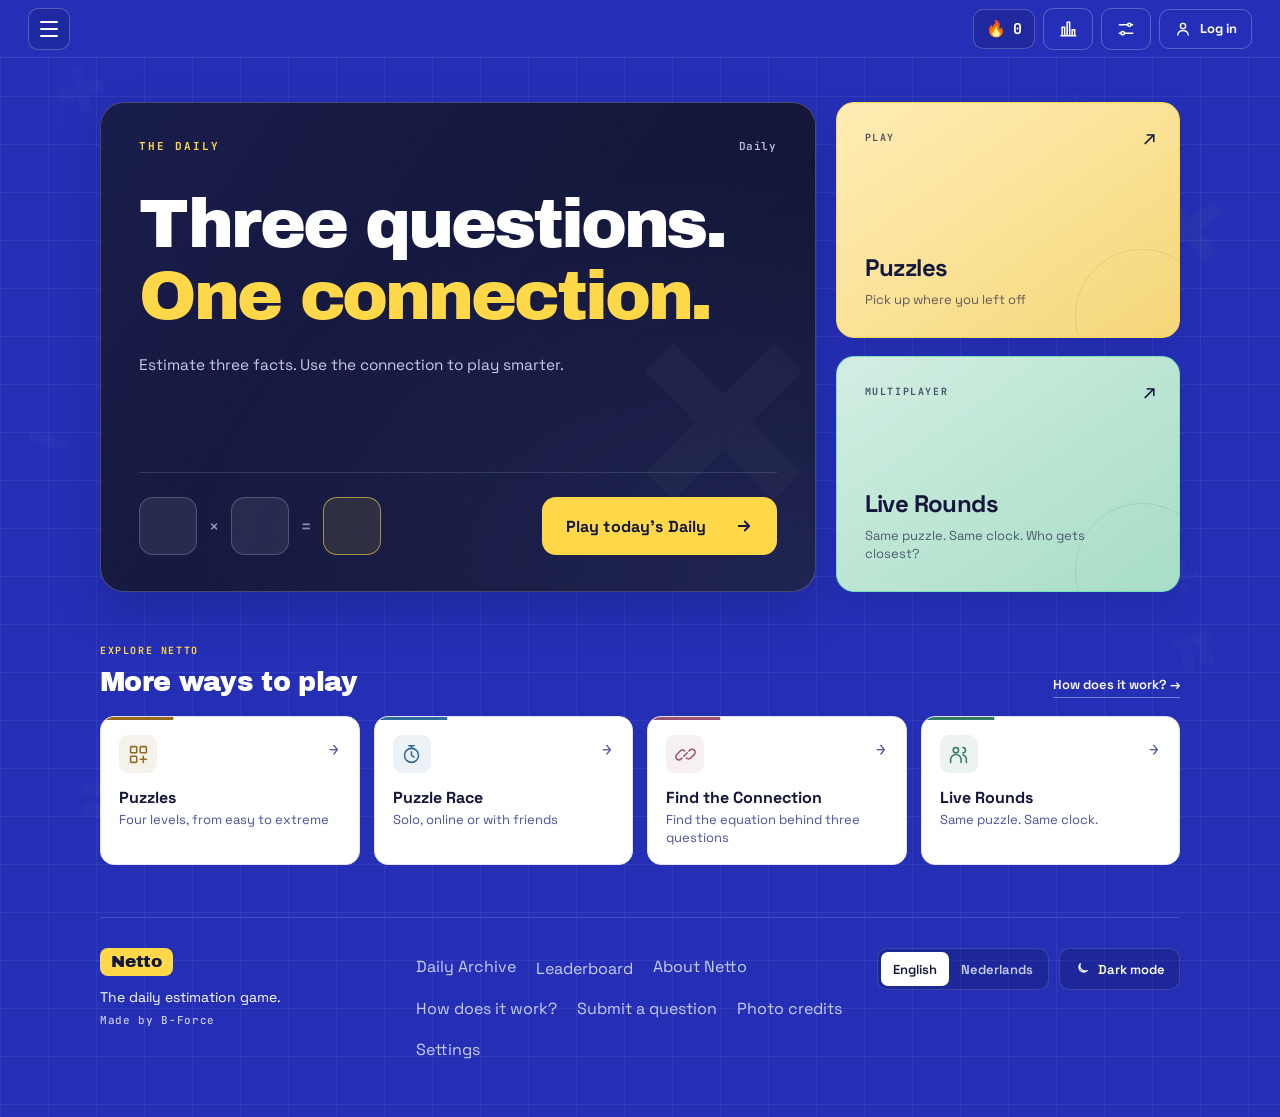
==== index.html @ 837bc250 "Werk cacheversies en website/ bij na samenvoegen van t3/audit-connection-fotos-41-60 Co-Authored-By:" ====
<!DOCTYPE html>
<html lang="en">
<head>
<meta charset="UTF-8">
<meta name="viewport" content="width=device-width, initial-scale=1.0">
<!-- seo:begin (gegenereerd door tools/seo.py, niet met de hand wijzigen) -->
<title data-nl="Netto – dagelijks schatspel en quizpuzzel">Netto – a daily estimation game and trivia puzzle</title>
<meta name="description" content="Netto is a free daily estimation game. Guess three facts, spot the connection between them and see how close you get. A new trivia puzzle every day." data-nl="Netto is een gratis dagelijks schatspel. Schat drie feiten, ontdek het verband ertussen en kijk hoe dichtbij je komt. Elke dag een nieuwe quizpuzzel.">
<link rel="canonical" href="https://b-force-dev.github.io/Netto/">
<meta property="og:type" content="website">
<meta property="og:site_name" content="Netto">
<meta property="og:locale" content="en_US">
<meta property="og:locale:alternate" content="nl_NL">
<meta property="og:title" content="Netto – a daily estimation game and trivia puzzle" data-nl="Netto – dagelijks schatspel en quizpuzzel">
<meta property="og:description" content="Netto is a free daily estimation game. Guess three facts, spot the connection between them and see how close you get. A new trivia puzzle every day." data-nl="Netto is een gratis dagelijks schatspel. Schat drie feiten, ontdek het verband ertussen en kijk hoe dichtbij je komt. Elke dag een nieuwe quizpuzzel.">
<meta property="og:url" content="https://b-force-dev.github.io/Netto/">
<meta property="og:image" content="https://b-force-dev.github.io/Netto/og-image.png">
<meta property="og:image:width" content="1200">
<meta property="og:image:height" content="630">
<meta property="og:image:alt" content="Netto: three questions, one connection, a new puzzle every day." data-nl="Netto: drie vragen, één verband, elke dag een nieuwe puzzel.">
<meta name="twitter:card" content="summary_large_image">
<meta name="twitter:title" content="Netto – a daily estimation game and trivia puzzle" data-nl="Netto – dagelijks schatspel en quizpuzzel">
<meta name="twitter:description" content="Netto is a free daily estimation game. Guess three facts, spot the connection between them and see how close you get. A new trivia puzzle every day." data-nl="Netto is een gratis dagelijks schatspel. Schat drie feiten, ontdek het verband ertussen en kijk hoe dichtbij je komt. Elke dag een nieuwe quizpuzzel.">
<meta name="twitter:image" content="https://b-force-dev.github.io/Netto/og-image.png">
<script type="application/ld+json">
{
  "@context": "https://schema.org",
  "@graph": [
    {
      "@type": "WebSite",
      "@id": "https://b-force-dev.github.io/Netto/#website",
      "url": "https://b-force-dev.github.io/Netto/",
      "name": "Netto",
      "description": "Netto is a free daily estimation game. Guess three facts, spot the connection between them and see how close you get. A new trivia puzzle every day.",
      "inLanguage": [
        "en",
        "nl"
      ]
    },
    {
      "@type": "VideoGame",
      "@id": "https://b-force-dev.github.io/Netto/#game",
      "url": "https://b-force-dev.github.io/Netto/",
      "name": "Netto",
      "description": "Netto is a free daily estimation game. Guess three facts, spot the connection between them and see how close you get. A new trivia puzzle every day.",
      "image": "https://b-force-dev.github.io/Netto/og-image.png",
      "genre": [
        "Puzzle",
        "Trivia",
        "Estimation"
      ],
      "applicationCategory": "GameApplication",
      "gamePlatform": "Web browser",
      "operatingSystem": "Any",
      "playMode": [
        "SinglePlayer",
        "MultiPlayer"
      ],
      "inLanguage": [
        "en",
        "nl"
      ],
      "isAccessibleForFree": true,
      "offers": {
        "@type": "Offer",
        "price": "0",
        "priceCurrency": "EUR"
      },
      "publisher": {
        "@type": "Organization",
        "name": "B-Force"
      },
      "isPartOf": {
        "@id": "https://b-force-dev.github.io/Netto/#website"
      }
    }
  ]
}
</script>
<!-- seo:end -->
<meta name="theme-color" content="#252FB6"><!-- js/pwa.js zet dit mee met het gekozen thema -->
<link rel="manifest" href="manifest.webmanifest">
<meta name="mobile-web-app-capable" content="yes">
<meta name="apple-mobile-web-app-capable" content="yes">
<meta name="apple-mobile-web-app-title" content="Netto">
<meta name="apple-mobile-web-app-status-bar-style" content="black">
<link rel="icon" type="image/svg+xml" href="favicon.svg?v=27">
<!-- iOS negeert een SVG-favicon. Zonder deze regel krijgt het spel een grijs
     vlak of een schermafdruk als iemand het op zijn beginscherm zet, en vroeg
     de browser apple-touch-icon.png op die er niet was: een 404 per lading. -->
<link rel="apple-touch-icon" href="apple-touch-icon.png?v=1">
<link rel="preconnect" href="https://fonts.googleapis.com">
<link href="https://fonts.googleapis.com/css2?family=Archivo+Black&family=Caveat:wght@600;700&family=JetBrains+Mono:wght@400;500;600;700&family=Space+Grotesk:wght@400;500;600;700&display=swap" rel="stylesheet">
<!-- Supabase Client CDN (defer om te voorkomen dat de pagina blokkeert) -->
<script defer src="https://cdn.jsdelivr.net/npm/@supabase/supabase-js@2"></script>
<script src="data/netto_fotos.js?v=20"></script>
<script src="data/netto_bronnen.js?v=11"></script>
<script src="data/netto_bronnen_en.js?v=8"></script>
<script src="data/netto_frontend_puzzles.js?v=66"></script>
<script src="data/netto_race_pool.js?v=48"></script>
<script src="data/netto_translations_en.js?v=58"></script>
<script src="js/i18n.js?v=88"></script>
<link rel="stylesheet" href="css/styles.css?v=62">
<link rel="stylesheet" href="css/refinement.css?v=175">
<link rel="stylesheet" href="css/home.css?v=4">
<link rel="stylesheet" href="css/answer-reveal.css?v=10">
<link rel="stylesheet" href="css/live-rounds.css?v=13">
<link rel="stylesheet" href="css/share.css?v=2">
<link rel="stylesheet" href="css/stats-page.css?v=5">
<link rel="stylesheet" href="css/puzzle-library.css?v=4">
<link rel="stylesheet" href="css/vindbaarheid.css?v=2">
<link rel="stylesheet" href="css/pwa.css?v=2">
<link rel="stylesheet" href="css/desktop.css?v=2">
<link rel="stylesheet" href="css/tutorial.css?v=3">
<link rel="stylesheet" href="css/mobile.css?v=3">

</head>
<body>
<!-- seo:noscript-begin -->
<noscript><div style="position:relative;z-index:5;max-width:40rem;margin:0 auto;padding:5rem 1.25rem 2rem;color:#fff;font:16px/1.55 system-ui,sans-serif"><h1>Netto: a daily estimation game</h1><p>Every day Netto gives you three trivia questions that each have a number as their answer. The answers are linked by a simple calculation, such as 8 × 11 = 88. Estimate all three, use the connection as a clue and try to stay close to the real answers.</p><p>Play the Daily, replay the archive, race the clock in the Puzzle Race or challenge friends in Live Rounds.</p><p>Netto needs JavaScript to run. Please turn it on in your browser to play.</p><p><a href="daily/" style="color:#ffd84a">Today&#x27;s Daily</a> · <a href="how-to-play/" style="color:#ffd84a">How to play</a> · <a href="puzzles/" style="color:#ffd84a">Puzzles</a> · <a href="connections/" style="color:#ffd84a">Find the Connection</a> · <a href="race/" style="color:#ffd84a">Puzzle Race</a> · <a href="live-rounds/" style="color:#ffd84a">Live Rounds</a> · <a href="about/" style="color:#ffd84a">About Netto</a></p></div></noscript>
<!-- seo:noscript-end -->

  <!-- Achtergrond Formules -->
  <div class="bg-deco">
    <span style="top:40px; left:4%; font-size:88px; color:rgba(255,255,255,0.08); transform:rotate(-14deg);">+</span>
    <span style="top:160px; right:4%; font-size:120px; color:rgba(255,216,74,0.10); transform:rotate(10deg);">×</span>
    <span style="top:400px; left:2%; font-size:72px; color:rgba(255,255,255,0.08); transform:rotate(16deg);">−</span>
    <span style="top:540px; right:6%; font-size:64px; color:rgba(255,255,255,0.07); transform:rotate(-8deg);">÷</span>
    <span style="bottom:60px; left:6%; font-size:90px; color:rgba(255,216,74,0.09); transform:rotate(6deg);">=</span>
    <span style="bottom:220px; right:5%; font-size:64px; color:rgba(255,255,255,0.07); transform:rotate(-18deg);">π</span>
    <span style="top:90px; right:16%; font-size:52px; color:rgba(255,255,255,0.06); transform:rotate(9deg);">√</span>
  </div>

  <!-- Sarcastische Toast Container -->
  <div class="toast-container" id="toastContainer"></div>
  <div class="confetti-layer" id="confettiLayer" aria-hidden="true" hidden></div>

  <!-- Vaste Topbar -->
  <header class="topbar">
    <button class="hamburger" id="hamburgerBtn" onclick="toggleMenu()" aria-label="Menu">
      <span></span><span></span><span></span>
    </button>
    <div class="user-badge-bar" aria-label="Speler en streak">
      <button class="streak-badge" id="streakButton" type="button" aria-haspopup="dialog" aria-expanded="false" aria-controls="streakCalendarPopover" aria-label="Open kalender">
        <span class="streak-icon" aria-hidden="true">🔥</span>
        <strong id="topbarStreak">0</strong>
      </button>
      <button class="stats-button" id="statsButton" type="button" aria-haspopup="dialog" aria-controls="modalStats" aria-label="Open statistieken" onclick="openStatsModal()">
        <svg viewBox="0 0 24 24" fill="none" stroke="#fff" stroke-width="1.8" aria-hidden="true"><path d="M5 20V10h3v10M11 20V4h3v16M17 20v-7h3v7M3 20h19"/></svg>
      </button>
      <button class="stats-button topbar-settings-button" type="button" aria-label="Open instellingen" title="Instellingen" onclick="openSettings()">
        <svg viewBox="0 0 24 24" fill="none" stroke="currentColor" stroke-width="1.8" stroke-linecap="round" stroke-linejoin="round" aria-hidden="true"><path d="M4 7h10M18 7h2M4 17h2M10 17h10"/><circle cx="16" cy="7" r="2"/><circle cx="8" cy="17" r="2"/></svg>
      </button>
      <section class="streak-popover" id="streakCalendarPopover" role="dialog" aria-label="Daily streak kalender" hidden>
        <div class="streak-popover-heading">
          <div>
            <span>Jouw daily’s</span>
            <strong>Streakkalender</strong>
          </div>
          <button class="streak-popover-close" id="streakCalendarClose" type="button" aria-label="Kalender sluiten">×</button>
        </div>
        <div class="streak-calendar-nav">
          <button id="streakCalendarPrevious" type="button" aria-label="Vorige maand">←</button>
          <strong id="streakCalendarMonth"></strong>
          <button id="streakCalendarNext" type="button" aria-label="Volgende maand">→</button>
        </div>
        <div class="streak-calendar-weekdays" aria-hidden="true"><span>ma</span><span>di</span><span>wo</span><span>do</span><span>vr</span><span>za</span><span>zo</span></div>
        <div class="streak-calendar-grid" id="streakCalendarGrid" role="grid" aria-label="Speeldagen in deze maand"></div>
        <div class="streak-calendar-legend"><span aria-hidden="true"></span> Daily gespeeld</div>
      </section>
      <button class="user-btn" id="topbarUserBtn" onclick="openAuthModal()">
        <svg class="user-btn-icon" viewBox="0 0 24 24" width="18" height="18" fill="none" stroke="currentColor" stroke-width="1.8" stroke-linecap="round" stroke-linejoin="round" aria-hidden="true"><circle cx="12" cy="8" r="3.5"></circle><path d="M5 20c.7-4 3.1-6 7-6s6.3 2 7 6"></path></svg>
        <span id="topbarUsername">Inloggen</span>
      </button>
    </div>
  </header>

  <!-- Sidebar Overlay & Menu -->
  <div class="overlay" id="overlay" onclick="toggleMenu()"></div>
  <nav class="sidebar" id="sidebar" aria-label="Hoofdnavigatie">
    <div class="sidebar-header">
      <button class="sidebar-logo" onclick="goHome()" title="Naar home">Netto</button>
      <button class="sidebar-close" type="button" onclick="toggleMenu()" aria-label="Menu sluiten">×</button>
    </div>
    <div class="sidebar-tagline">het schattingsspel</div>

    <div class="sidebar-scroll">
      <div class="sidebar-group">
        <div class="sidebar-group-title">Daily</div>
        <button class="sidebar-item" onclick="NettoRoutes.openToday()"><span class="sidebar-icon"><svg viewBox="0 0 24 24" aria-hidden="true"><circle cx="12" cy="12" r="9"/><circle cx="12" cy="12" r="4"/><path d="M12 12h.01"/></svg></span><span class="label">De Daily</span><span class="arrow">→</span></button>
        <button class="sidebar-item" onclick="openDailyPuzzles()"><span class="sidebar-icon"><svg viewBox="0 0 24 24" aria-hidden="true"><rect x="3" y="5" width="18" height="16" rx="2"/><path d="M8 3v4M16 3v4M3 10h18M8 14h.01M12 14h.01M16 14h.01M8 18h.01M12 18h.01"/></svg></span><span class="label">Daily Archive</span><span class="arrow">→</span></button>
        <button class="sidebar-item" onclick="openLeaderboardModal()"><span class="sidebar-icon"><svg viewBox="0 0 24 24" aria-hidden="true"><path d="M8 21h8M12 17v4M7 4h10v5a5 5 0 0 1-10 0V4Z"/><path d="M7 6H4v2a4 4 0 0 0 4 4M17 6h3v2a4 4 0 0 1-4 4"/></svg></span><span class="label">Leaderboard</span><span class="arrow">→</span></button>
      </div>
      <div class="sidebar-group">
        <div class="sidebar-group-title">Spelen</div>
        <button class="sidebar-item" onclick="openPuzzles()"><span class="sidebar-icon"><svg viewBox="0 0 24 24" aria-hidden="true"><rect x="3" y="3" width="7" height="7" rx="1"/><rect x="14" y="3" width="7" height="7" rx="1"/><rect x="3" y="14" width="7" height="7" rx="1"/><path d="M14 17.5h7M17.5 14v7"/></svg></span><span class="label">Puzzels</span><span class="arrow">→</span></button>
        <button class="sidebar-item" onclick="openConnection()"><span class="sidebar-icon"><svg viewBox="0 0 24 24" aria-hidden="true"><path d="M10 14l4-4M8 16l-1 1a3.5 3.5 0 0 1-5-5l4-4a3.5 3.5 0 0 1 5 0M16 8l1-1a3.5 3.5 0 0 1 5 5l-4 4a3.5 3.5 0 0 1-5 0"/></svg></span><span class="label">Find the Connection</span><span class="arrow">→</span></button>
        <button class="sidebar-item" onclick="openPuzzleRace()"><span class="sidebar-icon"><svg viewBox="0 0 24 24" aria-hidden="true"><circle cx="12" cy="13" r="8"/><path d="M12 9v4l3 2M9 2h6M12 5V2"/></svg></span><span class="label">Puzzel Race</span><span class="arrow">→</span></button>
        <button class="sidebar-item" onclick="openLiveRounds()"><span class="sidebar-icon"><svg viewBox="0 0 24 24" aria-hidden="true"><circle cx="9" cy="8" r="3"/><path d="M3 21v-3a6 6 0 0 1 12 0v3M16 5a3 3 0 0 1 0 6M21 21v-3a6 6 0 0 0-3-5"/></svg></span><span class="label">Live Rondes</span><span class="arrow">→</span></button>
      </div>
      <div class="sidebar-group">
        <div class="sidebar-group-title">Meer</div>
        <button class="sidebar-item" onclick="openHowItWorks()"><span class="sidebar-icon"><svg viewBox="0 0 24 24" aria-hidden="true"><circle cx="12" cy="12" r="9"/><path d="M9.8 9a2.4 2.4 0 1 1 3.3 2.2c-.8.4-1.1.9-1.1 1.8M12 17h.01"/></svg></span><span class="label">Hoe werkt het?</span><span class="arrow">→</span></button>
        <button class="sidebar-item" onclick="openSubmitQuestion()"><span class="sidebar-icon"><svg viewBox="0 0 24 24" aria-hidden="true"><path d="M4 20h4l11-11a2.8 2.8 0 0 0-4-4L4 16v4Z"/><path d="m13.5 6.5 4 4"/></svg></span><span class="label">Vraag insturen</span><span class="arrow">→</span></button>
      </div>
    </div>

    <button class="sidebar-footer" onclick="openAbout()" title="Over Netto"><span>Over Netto</span><small>Made by B-Force</small><span class="arrow" aria-hidden="true">→</span></button>
  </nav>

  <!-- ============ SCHERM 1: HOME ============ -->
  <main class="screen screen-home active" id="screen-home">
    <div class="home-content lp">
      <div class="home-landing-grid">
        <section class="home-daily-card" id="homeDailyCard" data-operator="×" aria-labelledby="homeDailyTitle">
          <div class="home-daily-topline">
            <span class="home-section-label" data-nl="De Daily">The Daily</span>
            <span class="hero-meta" id="heroDateMeta">Daily</span>
          </div>
          <div class="home-daily-copy">
            <h1 class="hero-headline" id="homeDailyTitle"><span class="home-title-first" data-nl="Drie vragen.">Three questions.</span><br><span data-nl="Eén verband.">One connection.</span></h1>
            <p class="hero-sub" data-nl="Schat drie feiten. Gebruik het verband om slimmer te spelen.">Estimate three facts. Use the connection to play smarter.</p>
          </div>
          <div class="home-daily-bottom">
            <div class="home-equation" id="homeDailyEquation" aria-label="Categorieën van de Daily">
              <span class="home-category-icon" id="homeDailyCategory1" role="img"></span>
              <b id="homeDailyOperator">×</b>
              <span class="home-category-icon" id="homeDailyCategory2" role="img"></span>
              <b aria-hidden="true">=</b>
              <span class="home-category-icon result" id="homeDailyCategory3" role="img"></span>
            </div>
            <button class="hero-cta" id="btnStartPuzzle" type="button" onclick="NettoRoutes.openToday()">
              <span id="homeCtaLabel" data-nl="Speel de Daily">Play today’s Daily</span>
              <svg viewBox="0 0 24 24" fill="none" stroke-width="2.4" stroke-linecap="round" stroke-linejoin="round" aria-hidden="true"><path d="M5 12h14M13 6l6 6-6 6"/></svg>
            </button>
          </div>
        </section>

        <aside class="home-quick-actions" aria-label="Snel verder">
          <button class="home-quick-card home-quick-continue" data-home-mode="puzzles" id="btnContinuePuzzle" type="button" onclick="startNextPuzzle()">
            <span class="home-section-label" data-nl="Spelen">Play</span>
            <strong data-nl="Puzzels">Puzzles</strong>
            <span class="home-quick-detail" data-nl="Ga verder waar je gebleven was">Pick up where you left off</span>
            <span class="home-quick-arrow" aria-hidden="true">↗</span>
          </button>
          <button class="home-quick-card home-quick-library" data-home-mode="live" id="btnHomeMultiplayer" type="button" onclick="openLiveRounds()">
            <span class="home-section-label">Multiplayer</span>
            <strong data-nl="Live Rondes">Live Rounds</strong>
            <span class="home-quick-detail" data-nl="Dezelfde puzzel. Dezelfde klok. Wie schat het best?">Same puzzle. Same clock. Who gets closest?</span>
            <span class="home-quick-arrow" aria-hidden="true">↗</span>
          </button>
        </aside>
      </div>

      <section class="home-modes" aria-labelledby="homeModesTitle">
        <div class="home-modes-heading">
          <div>
            <span class="home-section-label" data-nl="Ontdek Netto">Explore Netto</span>
            <h2 id="homeModesTitle" data-nl="Meer manieren om te spelen">More ways to play</h2>
          </div>
          <button class="home-how-link" type="button" data-tutorial-start><span data-nl="Hoe werkt het?">How does it work?</span> <span aria-hidden="true">→</span></button>
        </div>
        <div class="home-modes-grid">
          <a class="home-mode-card" data-home-mode="puzzles" id="homeModePuzzles" href="puzzles/">
            <span class="home-mode-icon"><svg viewBox="0 0 24 24" fill="none" stroke="currentColor" stroke-width="1.8" stroke-linecap="round" stroke-linejoin="round" aria-hidden="true"><rect x="3" y="3" width="7" height="7" rx="1"/><rect x="14" y="3" width="7" height="7" rx="1"/><rect x="3" y="14" width="7" height="7" rx="1"/><path d="M14 17.5h7M17.5 14v7"/></svg></span>
            <span class="home-mode-body"><b data-nl="Puzzels">Puzzles</b><small data-nl="Vier niveaus, van makkelijk tot extreem">Four levels, from easy to extreme</small></span>
            <span class="home-mode-arrow" aria-hidden="true">→</span>
          </a>
          <a class="home-mode-card" data-home-mode="race" href="race/">
            <span class="home-mode-icon"><svg viewBox="0 0 24 24" fill="none" stroke="currentColor" stroke-width="1.8" stroke-linecap="round" stroke-linejoin="round" aria-hidden="true"><circle cx="12" cy="13" r="8"/><path d="M12 9v4l3 2M9 2h6M12 5V2"/></svg></span>
            <span class="home-mode-body"><b data-nl="Puzzel Race">Puzzle Race</b><small data-nl="Solo, online of met vrienden">Solo, online or with friends</small></span>
            <span class="home-mode-arrow" aria-hidden="true">→</span>
          </a>
          <a class="home-mode-card" data-home-mode="connection" id="homeModeConnection" href="connections/">
            <span class="home-mode-icon"><svg viewBox="0 0 24 24" fill="none" stroke="currentColor" stroke-width="1.8" stroke-linecap="round" stroke-linejoin="round" aria-hidden="true"><path d="M10 14l4-4M8 16l-1 1a3.5 3.5 0 0 1-5-5l4-4a3.5 3.5 0 0 1 5 0M16 8l1-1a3.5 3.5 0 0 1 5 5l-4 4a3.5 3.5 0 0 1-5 0"/></svg></span>
            <span class="home-mode-body"><b>Find the Connection</b><small data-nl="Zoek de som achter drie vragen">Find the equation behind three questions</small></span>
            <span class="home-mode-arrow" aria-hidden="true">→</span>
          </a>
          <a class="home-mode-card" data-home-mode="live" href="live-rounds/">
            <span class="home-mode-icon"><svg viewBox="0 0 24 24" fill="none" stroke="currentColor" stroke-width="1.8" stroke-linecap="round" stroke-linejoin="round" aria-hidden="true"><circle cx="9" cy="7" r="3"/><path d="M3 21v-3a6 6 0 0 1 12 0v3M17 4a3 3 0 0 1 0 6M21 21v-3a6 6 0 0 0-4-5.65"/></svg></span>
            <span class="home-mode-body"><b data-nl="Live Rondes">Live Rounds</b><small data-nl="Dezelfde puzzel. Dezelfde klok.">Same puzzle. Same clock.</small></span>
            <span class="home-mode-arrow" aria-hidden="true">→</span>
          </a>
        </div>
      </section>

      <footer class="lp-footer">
        <div class="lp-footer-brand">
          <span class="lp-wordmark" data-i18n-skip>Netto</span>
          <p data-nl="Het dagelijkse schattingsspel.">The daily estimation game.</p>
          <small>Made by B-Force</small>
        </div>
        <nav class="lp-footer-nav" aria-label="Meer van Netto">
          <a href="daily-archive/" onclick="if(event.metaKey || event.ctrlKey || event.shiftKey || event.altKey) return; event.preventDefault(); openDailyPuzzles()" data-nl="Daily-archief">Daily Archive</a>
          <button type="button" onclick="openLeaderboardModal()" data-nl="Ranglijst">Leaderboard</button>
          <a href="about/" onclick="if(event.metaKey || event.ctrlKey || event.shiftKey || event.altKey) return; event.preventDefault(); openAbout()" data-nl="Over Netto">About Netto</a>
          <a href="how-to-play/" onclick="if(event.metaKey || event.ctrlKey || event.shiftKey || event.altKey) return; event.preventDefault(); openHowItWorks()" data-nl="Hoe werkt het?">How does it work?</a>
          <a href="submit-question/" onclick="if(event.metaKey || event.ctrlKey || event.shiftKey || event.altKey) return; event.preventDefault(); openSubmitQuestion()" data-nl="Vraag insturen">Submit a question</a>
          <a href="photo-credits/" onclick="if(event.metaKey || event.ctrlKey || event.shiftKey || event.altKey) return; event.preventDefault(); openFotoverantwoording()" data-nl="Fotoverantwoording">Photo credits</a>
          <button type="button" onclick="openSettings()" data-nl="Instellingen">Settings</button>
        </nav>
        <div class="lp-footer-prefs">
          <div class="lp-language" role="radiogroup" aria-label="Website-taal">
            <button type="button" data-language="en" role="radio" aria-checked="false" onclick="NettoI18n.setLanguage('en')" data-i18n-skip>English</button>
            <button type="button" data-language="nl" role="radio" aria-checked="false" onclick="NettoI18n.setLanguage('nl')" data-i18n-skip>Nederlands</button>
          </div>
          <button class="lp-theme" id="homeThemeToggle" type="button" role="switch" aria-checked="false" onclick="toggleTheme()">
            <svg viewBox="0 0 24 24" fill="none" stroke="currentColor" stroke-width="1.8" stroke-linecap="round" stroke-linejoin="round" aria-hidden="true"><path d="M20 14.5A8 8 0 0 1 9.5 4a7 7 0 1 0 10.5 10.5Z"/></svg>
            <span data-nl="Donkere modus">Dark mode</span>
          </button>
        </div>
      </footer>
    </div>
  </main>

  <!-- ============ SCHERM 2: PUZZEL ============ -->
  <main class="screen" id="screen-puzzle">
    <div class="inner">
      <div class="eyebrow" id="puzzleEyebrow">Netto · nr. 032 · 28 aug</div>
      <h1 class="headline" id="dailyHeadline">Drie vragen. <span class="script">Eén som.</span></h1>

      <div class="card">
        <div class="daily-question-view" id="dailyQuestionView">
        <!-- Banner als speler vandaag al gespeeld heeft -->
        <div class="already-played-banner" id="alreadyPlayedBanner">
          <span>✅ Je hebt de puzzel van vandaag al gespeeld!</span>
          <button onclick="openLeaderboardModal()" style="background:none; border:none; color:#3730A3; font-weight:700; cursor:pointer; text-decoration:underline;">Bekijk ranglijst</button>
        </div>

        <button type="button" class="daily-photo" id="dailyPhotoButton" hidden onclick="document.getElementById('dailyPhotoDialog').showModal()" aria-haspopup="dialog" aria-controls="dailyPhotoDialog">
          <img id="dailyPhotoImage" src="" alt="" width="1200" height="855" loading="lazy">
          <span id="dailyPhotoCaption">Design preview ↗</span>
        </button>

        <div class="q-block" id="dailyPhotoQuestion">
          <label class="q-label" id="q1-label" for="g1">1. Hoeveel inwoners heeft Nederland ongeveer?</label>
          <div class="input-wrapper">
            <input type="text" id="g1" name="netto-schatting-1" inputmode="numeric" placeholder="Jouw antwoord" autocomplete="off" autocorrect="off" spellcheck="false" data-lpignore="true">
            <span class="invoer-eenheid" id="g1Eenheid" hidden data-i18n-skip></span>
          </div>
        </div>

        <div class="connector">
          <div class="connector-line"></div>
          <div class="connector-badge" id="operatorBadge">×</div>
          <div class="connector-line"></div>
        </div>

        <div class="q-block">
          <label class="q-label" id="q2-label" for="g2">2. Hoeveel bezoekers trekt de Efteling per jaar?</label>
          <div class="input-wrapper">
            <input type="text" id="g2" name="netto-schatting-2" inputmode="numeric" placeholder="Jouw antwoord" autocomplete="off" autocorrect="off" spellcheck="false" data-lpignore="true">
            <span class="invoer-eenheid" id="g2Eenheid" hidden data-i18n-skip></span>
          </div>
        </div>

        <div class="connector">
          <div class="connector-line"></div>
          <div class="connector-badge eq">=</div>
          <div class="connector-line"></div>
        </div>

        <div class="q-block">
          <label class="q-label" id="q3-label" for="g3">3. Wat is dat vermenigvuldigd?</label>
          <div class="input-wrapper">
            <input type="text" id="g3" name="netto-schatting-3" inputmode="numeric" placeholder="Jouw antwoord" autocomplete="off" autocorrect="off" spellcheck="false" data-lpignore="true">
            <span class="invoer-eenheid" id="g3Eenheid" hidden data-i18n-skip></span>
          </div>
        </div>

        <p id="dailyEquationError" class="daily-equation-error" role="alert" hidden></p>
        <button class="btn-check" id="btnCheck" onclick="checkAnswers()">Check mijn score</button>
        </div>


        <!-- Resultaten & Wordle Share Card -->
        <div class="results" id="results">
          <section class="daily-result-summary" aria-labelledby="scoreBadgeTitle">
            <div class="daily-score-row">
              <div class="score-badge-container">
                <div class="score-badge-title" id="scoreBadgeTitle">Nauwkeurigheid</div>
                <div class="score-badge-val" id="scoreBadge">100%</div>
                <div class="score-badge-factor" id="scoreBadgeFactor">Gemiddelde afwijking: 1.00×</div>
                <div class="score-badge-msg" id="scoreBadgeMsg">Meesterlijk geschat!</div>
              </div>
              <div class="daily-score-breakdown" id="dailyScoreBreakdown"></div>
            </div>

            <div class="results-grid">
              <div class="result-card-item">
                <div class="res-info">
                  <span class="res-lbl" id="reviewQuestion1">Vraag 1</span>
                  <span class="res-val" id="a1"></span>
                </div>
                <div class="res-badge" id="badge-q1"></div>
              </div>
              <div class="result-card-item">
                <div class="res-info">
                  <span class="res-lbl" id="reviewQuestion2">Vraag 2</span>
                  <span class="res-val" id="a2"></span>
                </div>
                <div class="res-badge" id="badge-q2"></div>
              </div>
              <div class="result-card-item">
                <div class="res-info">
                  <span class="res-lbl" id="reviewQuestion3">Vraag 3</span>
                  <span class="res-val" id="a3"></span>
                </div>
                <div class="res-badge" id="badge-q3"></div>
              </div>
            </div>

            <div class="actions-row daily-result-actions">
              <button class="btn-share" onclick="shareScore()">
                <svg width="18" height="18" viewBox="0 0 24 24" fill="none" stroke="currentColor" stroke-width="2.2"><circle cx="18" cy="5" r="3"/><circle cx="6" cy="12" r="3"/><circle cx="18" cy="19" r="3"/><line x1="8.59" y1="13.51" x2="15.42" y2="17.49"/><line x1="15.41" y1="6.51" x2="8.59" y2="10.49"/></svg>
                Deel uitslag
              </button>
              <button class="btn-leaderboard-open" onclick="openLeaderboardModal()">
                <svg viewBox="0 0 24 24" width="17" height="17" fill="none" stroke="currentColor" stroke-width="1.9" stroke-linecap="round" stroke-linejoin="round" aria-hidden="true"><path d="M8 21h8M12 17v4M7 4h10v5a5 5 0 0 1-10 0V4Z"/><path d="M7 6H4v2a4 4 0 0 0 4 4M17 6h3v2a4 4 0 0 1-4 4"/></svg>
                <span id="btnLeaderboardLabel">Leaderboard</span>
              </button>
            </div>

            <!-- Banner om in te loggen als speler niet is ingelogd -->
            <div class="cloud-sync-banner" id="cloudSyncBanner">
              <span>Wil je meedoen in het <b>Leaderboard</b>?</span>
              <button onclick="openAuthModal()">Log in / Registreer</button>
            </div>
            <div id="dailyResultStatus"></div>
            <footer class="daily-result-footer">
            <div class="daily-result-navigation">
              <button type="button" class="daily-home-button daily-archive-link" onclick="openDailyPuzzles()"><svg viewBox="0 0 24 24" width="17" height="17" fill="none" stroke="currentColor" stroke-width="1.8" stroke-linecap="round" stroke-linejoin="round" aria-hidden="true"><rect x="3.5" y="5" width="17" height="15.5" rx="2"/><path d="M3.5 10h17M8 3v4M16 3v4"/></svg>Daily Archive</button>
            </div>
            <div id="dailyResultCountdown"></div>
            </footer>
          </section>
        </div>

      </div>
    </div>
  </main>

  <dialog id="dailyPhotoDialog" class="daily-photo-dialog" onclick="if(event.target === this) this.close()">
    <form method="dialog"><button class="photo-close" aria-label="Close">×</button></form>
    <img id="dailyPhotoDialogImage" src="" alt="" width="1200" height="855" loading="lazy">
    <p id="dailyPhotoCredit" class="daily-photo-credit" hidden></p>
    <p id="dailyPhotoDisclaimer">Design preview — this photo is not a clue.</p>
  </dialog>

  <!-- ============ DAILY PUZZELS & LIBRARY ============ -->
  <main class="library-screen" id="libraryScreen">
    <div class="library-page-inner">
      <div class="library-page-top"><button class="library-home" type="button" onclick="goHome()" aria-label="Netto — naar de landingpagina">Netto</button><span class="library-page-kicker" id="libraryPageKicker">LIBRARY</span></div>
      <h1 class="library-page-title" id="libraryTitle">Daily Archive</h1>
      <p class="library-page-subtitle" id="librarySubtitle">Elke puzzel opnieuw spelen.</p>
      <div id="dailyDateControls" class="month-nav" style="display:none;">
        <button type="button" id="previousMonthBtn" onclick="changeArchiveMonth(-1)" aria-label="Vorige maand">←</button>
        <strong id="activeArchiveMonth">augustus 2026</strong>
        <button type="button" id="nextMonthBtn" onclick="changeArchiveMonth(1)" aria-label="Volgende maand">→</button>
      </div>
      <div class="library-stats" id="libraryStats"></div>
      <section class="about-panel" id="aboutPanel" style="display:none;">
        <h2>Een spel over goed schatten.</h2>
        <p>We meten bezoeken en spelacties met een willekeurige browsercode in lokale opslag, zonder cookies of opgeslagen IP-adressen; Do Not Track en Global Privacy Control schakelen dit uit.</p>
        <p>Je hoeft niet ieder feit te kennen. Netto beloont logisch nadenken, gevoel voor verhoudingen en een goede gok op het juiste moment.</p>
        <p>B-Force maakt en controleert de vragen. Zie je iets dat scherper kan? Stuur je eigen vraag in; de beste komen terug in het spel.</p>
      </section>

      <section class="about-panel" id="howPanel" style="display:none;">
        <h2 data-nl="Zo speel je Netto">How to play Netto</h2>
        <p class="how-lede" data-nl="Schat drie feiten. Gebruik het verband om je antwoorden te verbeteren.">Estimate three facts. Use the connection to improve your guesses.</p>
        <button type="button" class="tutorial-start" data-tutorial-start data-nl="Probeer de tour van 30 seconden">Try the 30-second tour</button>
        <div class="how-equation" aria-label="A × B = C"><span>A</span><b>×</b><span>B</span><b>=</b><span>C</span></div>
        <ol class="how-steps">
          <li><span class="how-step-number">01</span><div><h3 data-nl="Schat drie antwoorden">Estimate three answers</h3><p data-nl="Vul je beste schattingen in. Je hoeft niet alles te weten.">Enter your best guesses. You don’t need to know everything.</p></div></li>
          <li><span class="how-step-number">02</span><div><h3 data-nl="Gebruik het verband">Use the connection</h3><p data-nl="Bijvoorbeeld: een spin heeft 8 poten, een voetbalteam 11 spelers op het veld en een standaardpiano 88 toetsen. Dus 8 × 11 = 88. Gebruik antwoorden die je vertrouwt om de andere te verbeteren. De operator kan per puzzel verschillen.">For example: a spider has 8 legs, a football team 11 players on the pitch, and a standard piano 88 keys. So 8 × 11 = 88. Use answers you trust to improve the others. The operator can change from puzzle to puzzle.</p></div></li>
          <li><span class="how-step-number">03</span><div><h3 data-nl="Lager is beter">Lower is better</h3><p data-nl="1,00× is perfect; 2× betekent dat je er een factor twee naast zat. Je eindfactor is het gemiddelde van de drie. Je ziet ook je nauwkeurigheid: 100% gedeeld door je factor.">1.00× is perfect; 2× means you were a factor of two off. Your final factor is the average of all three. You’ll also see your accuracy: 100% divided by your factor.</p></div></li>
        </ol>
        <div class="how-next"><div class="how-next-grid">
          <button type="button" onclick="NettoRoutes.openToday()"><b data-nl="Speel de Daily van vandaag">Play today’s Daily</b><span data-nl="Drie vragen. Elke dag een nieuwe puzzel.">Three questions. A fresh puzzle every day.</span><i aria-hidden="true">→</i></button>
        </div></div>
      </section>
      <div class="library-difficulties" id="libraryDifficulties">
        <button class="active" onclick="selectLibraryDifficulty('easy', this)">Easy <span>laden…</span></button>
        <button onclick="selectLibraryDifficulty('intermediate', this)">Intermediate <span>laden…</span></button>
        <button onclick="selectLibraryDifficulty('hard', this)">Hard <span>laden…</span></button>
        <button onclick="selectLibraryDifficulty('extremely-hard', this)">Extremely Hard <span>laden…</span></button>
      </div>
      <div class="daily-archive-list" id="dailyPuzzleList"></div>
      <div class="library-card-grid" id="libraryCardGrid" style="display:none;"></div>
      <div class="library-puzzle-view" id="libraryPuzzleView" style="display:none;">
        <div class="library-puzzle-card">
          <div class="library-progress" id="libraryProgress"></div>
          <div class="library-equation" id="libraryEquation"></div>
          <div class="library-question-list" id="libraryQuestionList"></div>
          <div class="library-actions"></div>
        </div>
      </div>
    </div>
  </main>

  <!-- ============ PUZZEL RACE ============ -->
  <main class="library-screen live-screen" id="liveScreen">
    <div class="live-shell">
      <p class="live-eyebrow">Netto · <span>Live Rondes</span></p>
      <p id="liveMessage" class="live-notice" role="alert" hidden></p>
      <p id="liveConnection" class="live-notice" role="status" hidden>Verbinding herstellen… Je antwoorden blijven staan.</p>
      <section id="liveSetup" class="live-card">
        <div class="live-setup-heading"><div><h1>Live Rondes</h1><p class="live-intro">Dezelfde puzzel. Dezelfde klok. Wie zit er het dichtst bij?</p></div><span class="live-player-count">2–8 spelers</span></div>
        <div class="live-setup-grid">
          <aside class="live-join-panel">
            <div class="live-section-heading"><h2>Open rooms</h2><button id="liveRefresh" type="button" class="live-refresh-button" aria-label="Rooms vernieuwen" title="Rooms vernieuwen"><svg width="18" height="18" viewBox="0 0 24 24" fill="none" stroke="currentColor" stroke-width="1.8" stroke-linecap="round" stroke-linejoin="round" aria-hidden="true"><path d="M20 7v5h-5M4 17v-5h5"/><path d="M6.1 6.1A8 8 0 0 1 20 12M4 12a8 8 0 0 0 13.9 5.9"/></svg></button></div>
            <p class="live-muted">Kies een room en speel mee.</p>
            <div id="liveOpenGames" aria-live="polite"></div>
            <button id="liveResume" type="button" class="live-text-button" hidden>Terug naar je room</button>
            <details class="live-private-join"><summary>Meedoen met een roomcode</summary>
              <form id="liveJoinForm">
                <label for="liveJoinCode">Roomcode<input id="liveJoinCode" type="text" maxlength="6" minlength="6" pattern="[A-Za-z2-9]{6}" placeholder="ABC234" autocomplete="off" autocapitalize="characters" spellcheck="false" required></label>
                <button type="submit" class="btn-check">Meedoen →</button>
              </form>
            </details>
          </aside>
          <form id="liveCreateForm" class="live-create-panel">
            <h2>Maak een room</h2>
            <div class="live-settings-grid">
              <div><label for="liveSeconds">Seconden per ronde<input id="liveSeconds" type="number" inputmode="numeric" min="5" max="3600" step="1" value="60" required></label></div>
              <div><label for="liveRounds">Aantal rondes<input id="liveRounds" type="number" inputmode="numeric" min="1" max="1000" step="1" value="5" required></label></div>
            </div>
            <div class="live-settings-grid">
              <label for="liveMaxPlayers">Maximaal spelers<select id="liveMaxPlayers"><option>2</option><option>3</option><option>4</option><option>5</option><option>6</option><option>7</option><option selected>8</option></select></label>
              <label for="liveVisibility">Zichtbaarheid<select id="liveVisibility"><option value="open">Open — iedereen kan meedoen</option><option value="closed">Privé — alleen met roomcode</option></select></label>
            </div>
            <fieldset class="live-option-list"><legend>Spelregels</legend>
              <label class="live-option"><span><strong>De som moet kloppen</strong><small>Antwoorden moeten samen de juiste som vormen.</small></span><input id="liveRequireEquation" type="checkbox" role="switch" checked><span class="live-switch" aria-hidden="true"></span></label>
              <label class="live-option"><span><strong>Antwoorden tussen rondes</strong><small>Bekijk na elke ronde 12 seconden lang de antwoorden.</small></span><input id="liveShowRoundAnswers" type="checkbox" role="switch"><span class="live-switch" aria-hidden="true"></span></label>
            </fieldset>
            <button class="hero-cta" type="submit">Room maken →</button>
          </form>
        </div>
      </section>
      <section id="liveRoom" class="live-card" hidden>
        <div class="live-setup-heading"><div><p class="live-eyebrow">Samen aan de start</p><h1>Wachtkamer</h1></div><button type="button" class="live-text-button" data-live-leave>Room verlaten</button></div>
        <div class="live-room-code"><div><span>Deel deze code</span><strong id="liveRoomCode"></strong></div><button id="liveShare" type="button" class="btn-check">Uitnodiging delen</button><button id="liveCopy" type="button" class="live-copy-button">Code kopiëren</button></div>
        <label class="race-invite-link"><span>Stuur deze link, bijvoorbeeld via WhatsApp.</span><input id="liveInviteLink" type="text" readonly onfocus="this.select()" aria-label="Uitnodigingslink"></label>
        <div id="liveRoomSummary" class="live-room-summary"></div>
        <div class="live-room-grid"><div><div class="live-section-heading"><h2>Spelers</h2><span id="liveLobbyCount" class="live-muted"></span></div><ul id="liveLobbyPlayers" class="live-players" aria-label="Spelers"></ul></div>
          <fieldset class="live-option-list live-room-options"><legend>Spelregels</legend>
            <label class="live-option"><span><strong>De som moet kloppen</strong><small>Antwoorden moeten samen de juiste som vormen.</small></span><input id="liveRoomRequireEquation" type="checkbox" role="switch"><span class="live-switch" aria-hidden="true"></span></label>
            <label class="live-option"><span><strong>Antwoorden tussen rondes</strong><small>Bekijk na elke ronde 12 seconden lang de antwoorden.</small></span><input id="liveRoomShowAnswers" type="checkbox" role="switch"><span class="live-switch" aria-hidden="true"></span></label>
            <p id="liveRoomRulesNote" class="live-muted">De host kiest de regels voor iedereen.</p>
          </fieldset></div>
        <p id="liveWaitingHost" class="live-muted">Wachten tot de host start…</p>
        <div class="live-actions"><button id="liveStart" type="button" class="hero-cta">Start wedstrijd →</button><span id="liveStartHint" class="live-muted"></span></div>
      </section>
      <section id="livePlay" class="live-card" hidden>
        <header class="live-round-heading"><div><p class="live-eyebrow">Live Rondes</p><h1 id="liveRoundLabel"></h1></div><div class="live-clock"><strong id="liveTimer" role="timer"></strong><small>Resterende tijd</small></div></header>
        <ul id="liveRoundPlayers" class="live-players live-round-players" aria-label="Inzendstatus"></ul>
        <div id="liveQuestionList"></div>
        <div class="live-submit-area"><button id="liveSubmit" type="button" class="btn-check">Antwoorden inleveren</button><p id="liveRoundHint" class="live-muted" role="status"></p></div>
        <div id="liveRoundOutcome" class="live-round-outcome" role="status" aria-live="polite" hidden>
          <div class="live-outcome-content"><span id="liveOutcomeIcon" class="live-outcome-icon" aria-hidden="true"></span><strong id="liveOutcomeTitle"></strong><span id="liveOutcomeDetail"></span></div>
        </div>
      </section>
      <section id="liveReveal" class="live-card" hidden>
        <header class="live-round-heading"><div><p id="liveRevealRound" class="live-eyebrow"></p><h1 id="liveRevealTitle"></h1></div><div class="live-clock"><strong id="liveRevealTimer" role="timer"></strong><small id="liveRevealNext"></small></div></header>
        <p id="liveRevealWinner" class="live-reveal-winner"></p><div id="liveRevealContent"></div>
      </section>
      <section id="liveFinished" class="live-card" hidden>
        <p class="live-eyebrow">Eindstand</p><h1 id="liveFinishTitle" tabindex="-1"></h1><p id="liveFinishMeta" class="live-muted"></p>
        <ul id="liveFinalPlayers" class="live-players"></ul>
        <div class="live-finish-actions"><button type="button" id="liveRematch" class="hero-cta" hidden>Speel opnieuw met deze groep →</button><button type="button" class="hero-cta" data-live-leave>Terug naar Live Rondes →</button><button type="button" id="liveShowAnswers" class="btn-check" aria-expanded="false" aria-controls="liveAnswerArchive">Bekijk alle antwoorden</button></div>
        <section id="liveAnswerArchive" class="live-answer-archive" aria-label="Alle antwoorden" hidden></section>
      </section>
    </div>
  </main>

  <main class="library-screen race-screen" id="raceScreen">
    <div class="library-page-inner race-page-inner">
      <div class="library-page-top"><button class="library-home" onclick="goHome()">Netto</button><span class="library-page-kicker">NETTO · PUZZEL RACE</span></div>

      <section class="race-panel race-start-panel" id="raceStart">
        <header class="race-setup-heading"><div><h1>Puzzel Race</h1><p>Speel tegen de klok. Alleen of met een tegenstander.</p></div><span class="live-player-count" id="raceSetupPlayerCount">1 speler</span></header>
        <div class="race-mode-tabs" role="tablist" aria-label="Puzzel Race modus">
          <button class="race-mode-tab active" id="raceModeSoloTab" type="button" role="tab" aria-selected="true" aria-controls="raceSoloSetup" onclick="switchRaceMode('solo')">Solo</button>
          <button class="race-mode-tab" id="raceModeOnlineTab" type="button" role="tab" aria-selected="false" aria-controls="raceOnlineSetup" tabindex="-1" onclick="switchRaceMode('online')">Online spelen</button>
        </div>

        <section class="race-mode-panel" id="raceSoloSetup" role="tabpanel" aria-labelledby="raceModeSoloTab">
          <p class="race-intro">Los zoveel mogelijk puzzels op voordat de tijd om is.</p>
          <div class="race-config-grid">
            <div class="race-config-card">
              <span class="race-config-label">Tempo</span>
              <div class="race-duration-options" id="raceSoloDurations">
                <button type="button" data-duration="bullet" onclick="selectRaceDuration('solo', 'bullet')"><b>3 minuten</b><span>Bullet</span></button>
                <button type="button" data-duration="snel" onclick="selectRaceDuration('solo', 'snel')"><b>5 minuten</b><span>Snel</span></button>
                <button type="button" data-duration="blitz" onclick="selectRaceDuration('solo', 'blitz')"><b>10 minuten</b><span>Blitz</span></button>
              </div>
            </div>
            <div class="race-config-card">
              <span class="race-config-label">Speling</span>
              <div class="race-tolerance-options" id="raceSoloTolerances">
                <input type="range" id="raceSoloToleranceSlider" min="0" max="4" step="1" value="0" aria-label="Speling solo race" aria-valuetext="1,00× Perfect" aria-describedby="raceSoloToleranceNote" oninput="selectRaceTolerantie('solo', RACE_TOLERANTIE_VOLGORDE[Number(this.value)])">
                <div class="race-tolerance-labels" role="group" aria-label="Speling"><button type="button" data-tolerance="perfect" class="active" aria-pressed="true" onclick="selectRaceTolerantie('solo', 'perfect')"><b>1,00×</b><small>Perfect</small></button><button type="button" data-tolerance="netjes" aria-pressed="false" onclick="selectRaceTolerantie('solo', 'netjes')"><b>1,25×</b><small>Netjes</small></button><button type="button" data-tolerance="ruim" aria-pressed="false" onclick="selectRaceTolerantie('solo', 'ruim')"><b>1,50×</b><small>Ruim</small></button><button type="button" data-tolerance="grof" aria-pressed="false" onclick="selectRaceTolerantie('solo', 'grof')"><b>2,00×</b><small>Grof</small></button><button type="button" data-tolerance="breed" aria-pressed="false" onclick="selectRaceTolerantie('solo', 'breed')"><b>3,00×</b><small>Breed</small></button></div>
              </div>
              <small class="race-tolerance-note" id="raceSoloToleranceNote"></small>
            </div>
          </div>
          <label class="race-theme-select" for="raceSoloTheme"><span>Thema</span><select id="raceSoloTheme" onchange="selectRaceTheme(this.value)"><option value="all">Alles door elkaar</option><option value="nature">Natuur</option><option value="science">Wetenschap en techniek</option><option value="culture">Cultuur en geschiedenis</option><option value="sport">Sport en spellen</option></select><small>Elke puzzel bevat minstens één vraag uit je thema.</small></label>
          <div class="race-best" id="raceBest"></div>
          <button class="hero-cta race-start-button" type="button" onclick="startPuzzleRace()">Start solo race <span aria-hidden="true">→</span></button>
        </section>

        <section class="race-mode-panel" id="raceOnlineSetup" role="tabpanel" aria-labelledby="raceModeOnlineTab" style="display:none;">
          <div class="race-online-layout">
            <aside class="race-open-games">
              <div class="race-open-games-heading"><h2>Open games</h2><button type="button" onclick="refreshOpenGames()" aria-label="Open games vernieuwen">↻</button></div>
              <p class="race-lobby-intro">Kies een game en daag iemand uit.</p>
              <p class="race-online-explainer">Een duel is 1 tegen 1: dezelfde puzzels, dezelfde klok. Wie de meeste goed heeft, wint. Met een groep? Speel <a href="live-rounds/" onclick="event.preventDefault();openLiveRounds()">Live Rondes</a>.</p>
              <div id="raceOpenGamesList" class="race-open-games-list" aria-live="polite"><div class="race-open-games-empty">Open games laden…</div></div>
              <details class="live-private-join"><summary>Meedoen met een roomcode</summary>
                <form class="race-duel-join race-online-code-join" onsubmit="event.preventDefault();joinRaceRoom('raceOnlineJoinCode')">
                  <label for="raceOnlineJoinCode" class="sr-only">Roomcode</label>
                  <input type="text" id="raceOnlineJoinCode" maxlength="6" minlength="6" required pattern="[A-Za-z2-9]{6}" placeholder="ABC234" autocomplete="off" autocapitalize="characters" spellcheck="false">
                  <button type="submit">Meedoen →</button>
                </form>
              </details>
            </aside>
            <div class="race-online-controls">
              <h2>Maak een game</h2>
              <div class="race-config-card">
                <span class="race-config-label">Tijd</span>
                <div class="race-duration-options" id="raceOnlineDurations">
                  <button type="button" data-duration="bullet" onclick="selectRaceDuration('online', 'bullet')"><b>3 minuten</b><span>Bullet</span></button>
                  <button type="button" data-duration="snel" onclick="selectRaceDuration('online', 'snel')"><b>5 minuten</b><span>Snel</span></button>
                  <button type="button" data-duration="blitz" onclick="selectRaceDuration('online', 'blitz')"><b>10 minuten</b><span>Blitz</span></button>
                </div>
              </div>
              <div class="race-config-card">
                <span class="race-config-label">Speling</span>
                <div class="race-tolerance-options" id="raceOnlineTolerances">
                <input type="range" id="raceOnlineToleranceSlider" min="0" max="4" step="1" value="0" aria-label="Speling online duel" aria-valuetext="1,00× Perfect" aria-describedby="raceOnlineToleranceNote" oninput="selectRaceTolerantie('online', RACE_TOLERANTIE_VOLGORDE[Number(this.value)])">
                <div class="race-tolerance-labels" role="group" aria-label="Speling"><button type="button" data-tolerance="perfect" class="active" aria-pressed="true" onclick="selectRaceTolerantie('online', 'perfect')"><b>1,00×</b><small>Perfect</small></button><button type="button" data-tolerance="netjes" aria-pressed="false" onclick="selectRaceTolerantie('online', 'netjes')"><b>1,25×</b><small>Netjes</small></button><button type="button" data-tolerance="ruim" aria-pressed="false" onclick="selectRaceTolerantie('online', 'ruim')"><b>1,50×</b><small>Ruim</small></button><button type="button" data-tolerance="grof" aria-pressed="false" onclick="selectRaceTolerantie('online', 'grof')"><b>2,00×</b><small>Grof</small></button><button type="button" data-tolerance="breed" aria-pressed="false" onclick="selectRaceTolerantie('online', 'breed')"><b>3,00×</b><small>Breed</small></button></div>
              </div>
                <small class="race-tolerance-note" id="raceOnlineToleranceNote"></small>
              </div>
              <div class="race-config-card">
                <span class="race-config-label">Type game</span>
                <div class="race-visibility-row">
                  <div class="race-visibility-copy">
                    <b id="raceVisibilityTitle">Open game</b>
                    <small id="raceVisibilitySub">Zichtbaar voor iedereen. Start 20 seconden nadat iemand aansluit.</small>
                  </div>
                  <label class="race-switch">
                    <input type="checkbox" id="raceVisibilityCheckbox" checked aria-label="Open game" onchange="toggleOnlineVisibility(this.checked)">
                    <span class="race-switch-track"><span class="race-switch-thumb"></span></span>
                  </label>
                </div>
                <div id="raceOpenControls">
                  <button class="btn-check race-online-create" type="button" onclick="createOpenRaceGame()">Maak open game →</button>
                </div>
                <div id="raceClosedControls" style="display:none;">
                  <button class="btn-check race-online-create" type="button" onclick="createClosedRaceGame('online')">Maak closed game →</button>
                </div>
              </div>
            </div>
          </div>

        </section>


        <div class="race-duel-room" id="raceDuelRoom" style="display:none;">
          <div class="race-open-room-note" id="raceOpenRoomNote" style="display:none;">
            <b>🌐 Open game actief</b>
            <span>Jouw game staat bij Open games. Zodra iemand meedoet, begint het aftellen.</span>
          </div>
          <div class="race-duel-code-row" id="raceDuelCodeRow">
            <div>
              <div class="race-duel-code-label">Room-code</div>
              <div class="race-duel-code" id="raceRoomCode">—</div>
              <div class="race-room-settings" id="raceRoomSettings"></div>
            </div>
            <div class="race-share-actions">
              <button class="btn-check race-share-btn" type="button" onclick="shareRaceInvite()">Uitnodiging delen</button>
              <button class="race-copy-btn" type="button" onclick="copyRaceRoomCode()">📋 Kopieer code</button>
            </div>
          </div>
          <label class="race-invite-link"><span>Stuur deze link, bijvoorbeeld via WhatsApp. Je vriend doet mee zonder account.</span><input id="raceInviteLink" type="text" readonly onfocus="this.select()" aria-label="Uitnodigingslink"></label>
          <div class="race-duel-status" id="raceDuelStatus">Verbinden…</div>
          <div class="race-duel-players" id="raceDuelPlayers"></div>
          <div class="race-duel-actions">
            <button class="btn-check" id="raceDuelStartBtn" type="button" style="display:none;" onclick="startDuelRace()">Start duel →</button>
            <button class="race-duel-leave" type="button" onclick="cancelRaceRoom()">Room verlaten</button>
          </div>
        </div>
      </section>

      <section class="race-panel race-play-panel" id="racePlay" style="display:none;">
        <div class="race-topline">
          <div>
            <div class="race-mode-label">PUZZEL RACE</div>
            <div class="race-level" id="raceLevelLabel">Easy</div>
          </div>
          <div class="race-clock" id="raceClock" role="timer" aria-live="off"><strong id="raceTimer">5:00</strong><span>tijd over</span></div>
        </div>
        <div class="race-progress-track" aria-hidden="true"><div class="race-progress-fill" id="raceProgressFill"></div></div>
        <div class="race-scoreline"><span id="raceProgressLabel">Puzzel 1</span><span><b id="raceCorrectCount">0</b> goed · <b id="raceStreakCount">0</b> reeks</span></div>
        <div class="race-history-label">Jouw reeks</div>
        <div class="race-history" id="raceHistory" aria-label="Resultaten van je reeks"></div>
        <div class="race-history-label race-opponent-label" id="raceOpponentLabel" style="display:none;"></div>
        <div class="race-history race-opponent-history" id="raceOpponentHistory" style="display:none;"></div>

        <div class="race-question-card">
          <div class="race-countdown" id="raceCountdown" role="status" aria-live="assertive" hidden><strong id="raceCountdownNumber">3</strong><span id="raceCountdownLabel">Maak je klaar…</span></div>
          <div class="race-question-list" id="raceQuestionList"></div>
          <div class="race-feedback" id="raceFeedback" role="status" aria-live="polite"></div>
          <button class="btn-check race-submit-button" id="raceSubmitButton" type="button" onclick="submitPuzzleRace()">Check en door →</button>
          <div class="race-hint">Enter springt naar het volgende lege vak en levert in zodra alles is ingevuld.</div>
        </div>
      </section>

      <section class="race-panel race-results-panel" id="raceResults" style="display:none;">
        <div class="race-kicker">PUZZEL RACE · RESULTAAT</div>
        <div class="race-duel-verdict" id="raceDuelVerdict" style="display:none;"></div>
        <h2 class="race-results-title">Jouw score</h2>
        <div class="race-score-card"><strong id="raceFinalScore">0</strong><span id="raceFinalScoreLabel" data-i18n-skip>puzzels exact goed</span></div>
        <p class="race-results-meta" id="raceResultsMeta"></p>
        <div class="race-review-heading"><h3>Review</h3><span>Alle ingediende puzzels</span></div>
        <div class="race-review-list" id="raceReviewList"></div>
        <div class="race-results-actions">
          <button class="hero-cta" id="raceAgainButton" type="button" onclick="raceAgain()">Nog een race →</button>
          <button class="btn-check race-restart-button" type="button" onclick="openPuzzleRace()">← Puzzel Race-menu</button>
        </div>
      </section>
    </div>
  </main>

  <!-- ============ FIND THE CONNECTION ============ -->
  <main class="library-screen breinkrakers-screen" id="breinkrakersScreen">
    <div class="library-page-inner">
      <div class="library-page-top"><button class="library-home" onclick="goHome()">Netto</button><span class="library-page-kicker">NETTO · FIND THE CONNECTION</span></div>

      <section class="bk-library-overview" id="bkStart">
        <h1 class="library-page-title">Find the Connection</h1>
        <p class="library-page-subtitle" id="bkSubtitle">Three questions. One hidden equation. Rearrange them and find the mathematical connection.</p>
        <div class="library-stats" id="bkStats" aria-label="Find the Connection progress">
          <div class="library-stat"><b id="bkPlayedCount">0</b><span id="bkPlayedLabel">Gespeeld</span></div>
          <div class="library-stat"><b id="bkExactCount">0</b><span id="bkExactLabel">Connections found</span></div>
          <div class="library-stat"><b id="bkAverageScore">—</b><span id="bkAverageLabel">Gemiddelde score</span></div>
        </div>
        <div class="bk-quick-actions" id="bkQuickActions">
          <button type="button" class="is-primary" id="bkContinue" onclick="startNextConnection()">Speel de volgende →</button>
          <button type="button" id="bkRandom" onclick="startRandomConnection()">Verras me</button>
        </div>
        <div class="bk-catalog-toolbar">
          <p class="bk-catalog-summary" id="bkProgress" role="status"></p>
        </div>
        <div class="library-card-grid bk-card-grid" id="bkCardGrid"></div>
      </section>

      <section class="bk-play-panel" id="bkPlay" style="display:none;">
        <div class="card race-question-card bk-question-card">
          <h1 class="headline puzzle-section-header" aria-label="Puzzel 1"><button class="puzzle-index-badge" id="bkPuzzleLabel" type="button" onclick="renderBreinkrakersStart()">Puzzel 1</button><span class="puzzle-header-meta" id="bkCounter">1 / 199</span></h1>
          <p class="connection-rule" id="connectionRule"></p>
          <div class="race-question-list" id="bkQuestionList"></div>
          <div class="connection-live-formula" id="connectionLiveFormula" aria-live="polite"></div>
          <div class="race-feedback" id="bkFeedback" role="status" aria-live="polite"></div>
          <span class="connection-announcement" id="connectionAnnouncement" role="status" aria-live="polite"></span>
          <div class="connection-actions">
            <button class="btn-check race-submit-button" id="bkSubmitButton" type="button" onclick="submitConnection()">Check my connection</button>
            <button class="connection-skip" id="connectionSkip" type="button" onclick="skipConnection()">Skip puzzle →</button>
          </div>
        </div>
      </section>


    </div>
  </main>

  <!-- ============ SETTINGS ============ -->
  <main class="library-screen settings-screen" id="settingsScreen">
    <div class="library-page-inner race-page-inner">
      <div class="library-page-top"><button class="library-home" onclick="goHome()">Netto</button><span class="library-page-kicker">NETTO · SETTINGS</span></div>

      <section class="race-panel settings-panel">
        <div class="race-kicker">NETTO · INSTELLINGEN</div>
        <h1 class="race-title">Instellingen</h1>

        <div class="settings-section">
          <h2 class="settings-heading">Taal</h2>
          <div class="settings-row settings-language-row">
            <div class="settings-row-text">
              <b>Website-taal</b>
              <span>Kies Engels of Nederlands. Je keuze wordt op dit apparaat onthouden.</span>
            </div>
            <div class="language-selector" role="radiogroup" aria-label="Website-taal">
              <button type="button" data-language="en" role="radio" aria-checked="false" onclick="NettoI18n.setLanguage('en')">English</button>
              <button type="button" data-language="nl" role="radio" aria-checked="false" onclick="NettoI18n.setLanguage('nl')">Nederlands</button>
            </div>
          </div>
        </div>

        <div class="settings-section">
          <h2 class="settings-heading">Uiterlijk</h2>
          <div class="settings-row">
            <div class="settings-row-text">
              <b>Donkere modus</b>
              <span>Warm goud op diepe navy. Uit = klassieke Netto-blauw.</span>
            </div>
            <button class="settings-toggle" id="themeToggle" type="button" role="switch" aria-label="Donkere modus" aria-checked="false" onclick="toggleTheme()"><span class="settings-toggle-knob"></span></button>
          </div>
        </div>

        <div class="settings-section">
          <h2 class="settings-heading">Rekenmachine</h2>
          <div class="settings-row">
            <div class="settings-row-text">
              <b>Auto-calculator</b>
              <span>Vult automatisch het derde antwoord in zodra je er twee hebt. Aan = helpend, uit = pure puzzelmodus.</span>
            </div>
            <button class="settings-toggle" id="autoCalcToggle" type="button" role="switch" aria-label="Auto-calculator" aria-checked="true" onclick="toggleAutoCalc()"><span class="settings-toggle-knob"></span></button>
          </div>
        </div>

        <div class="settings-section">
          <h2 class="settings-heading">Puzzelregels</h2>
          <div class="settings-row">
            <div class="settings-row-text">
              <b>Som moet kloppen</b>
              <span>Aan = je antwoorden moeten samen de formule vormen voordat je ze kunt inleveren.</span>
            </div>
            <button class="settings-toggle" id="equationRequirementToggle" type="button" role="switch" aria-label="Som moet kloppen" aria-checked="true" onclick="toggleEquationRequirement()"><span class="settings-toggle-knob"></span></button>
          </div>
        </div>

        <div class="settings-section">
          <div class="settings-row">
            <div class="settings-row-text"><b>Confetti</b><span>Drie exact juiste antwoorden vieren met confetti.</span></div>
            <button class="settings-toggle" id="confettiToggle" type="button" role="switch" aria-label="Confetti" aria-checked="true" onclick="toggleConfetti()"><span class="settings-toggle-knob"></span></button>
          </div>
        </div>
        <div class="settings-section" id="leaderboardZichtbaarSectie">
          <h2 class="settings-heading">Leaderboard</h2>
          <div class="settings-row">
            <div class="settings-row-text">
              <b>Zichtbaar op het leaderboard</b>
              <span>Aan = je spelersnaam staat tussen de scores. Uit = je speelt gewoon door, maar niemand ziet je staan. Alleen je spelersnaam komt er ooit op, nooit je e-mailadres.</span>
            </div>
            <button class="settings-toggle" id="leaderboardToggle" type="button" role="switch" aria-label="Zichtbaar op het leaderboard" aria-checked="true" onclick="toggleLeaderboardZichtbaar()"><span class="settings-toggle-knob"></span></button>
          </div>
          <p class="settings-noot" id="leaderboardZichtbaarNoot" hidden>Log in om dit te kunnen instellen.</p>
        </div>

      </section>
    </div>
  </main>

  <!-- ============ VRAAG INSTUREN ============ -->
  <main class="library-screen settings-screen" id="submitScreen">
    <div class="library-page-inner race-page-inner">
      <div class="library-page-top"><button class="library-home" onclick="goHome()">Netto</button><span class="library-page-kicker">NETTO · VRAAG INSTUREN</span></div>

      <section class="race-panel settings-panel submit-panel">
        <div class="race-kicker">NETTO · JOUW FEITEN</div>
        <h1 class="race-title">Stuur je <span class="script">vraag in.</span></h1>
        <p class="race-intro">Heb je een feit met een verrassend getal? Stuur één vraag in of bouw direct een volledige Netto-puzzel. Wij controleren elke inzending.</p>
        <span class="submit-login-note">Je moet ingelogd zijn om te versturen.</span>

        <div class="submit-workspace">
          <aside class="submit-guide" aria-labelledby="submitGuideTitle">
            <span class="submit-guide-kicker">Korte checklist</span>
            <h2 id="submitGuideTitle">Maak je vraag controleerbaar.</h2>
            <ul>
              <li><span>01</span><p>Eén duidelijk antwoord dat als getal kan worden ingevoerd.</p></li>
              <li><span>02</span><p>Noem een jaar, land of eenheid als dat verschil maakt.</p></li>
              <li><span>03</span><p>Zet je bron of extra context bij de toelichting.</p></li>
            </ul>
          </aside>

          <div class="submit-form-card">
            <div class="submit-form-heading">
              <div>
                <span>Type inzending</span>
                <h2>Wat wil je insturen?</h2>
              </div>
              <div class="submit-mode-tabs">
                <button type="button" class="submit-mode-tab is-active" id="submitTabVraag" onclick="switchSubmitMode('vraag')">Vraag</button>
                <button type="button" class="submit-mode-tab" id="submitTabPuzzel" onclick="switchSubmitMode('puzzel')">Puzzel</button>
              </div>
            </div>

            <form id="submitQuestionForm" onsubmit="submitQuestion(event)">
          <p class="submit-mode-hint" id="submitModeHint">Stuur één heldere vraag in. Weet je het antwoord niet zeker? Laat het leeg en voeg je bron of context toe.</p>

          <div class="submit-q-grid" id="submitPuzzelGrid">
            <div class="submit-q-block">
              <label for="subQ1">Vraag 1</label>
              <textarea id="subQ1" rows="2" maxlength="200" placeholder="Hoeveel toetsen heeft een standaardpiano?" required></textarea>
              <div class="submit-a-row">
                <input type="text" id="subA1" name="netto-inzending-1" inputmode="numeric" placeholder="Antwoord (mag leeg)" autocomplete="off" autocorrect="off" spellcheck="false" data-lpignore="true">
                <span class="submit-op" id="subOperatorBadge">×</span>
              </div>
            </div>
            <div class="submit-q-block" data-puzzel-only>
              <label for="subQ2">Vraag 2</label>
              <textarea id="subQ2" rows="2" maxlength="200" placeholder="Hoeveel planeten telt ons zonnestelsel?"></textarea>
              <div class="submit-a-row">
                <input type="text" id="subA2" name="netto-inzending-2" inputmode="numeric" placeholder="Antwoord" autocomplete="off" autocorrect="off" spellcheck="false" data-lpignore="true">
                <span class="submit-op">=</span>
              </div>
            </div>
            <div class="submit-q-block" data-puzzel-only>
              <label for="subQ3">Vraag 3 (resultaat)</label>
              <textarea id="subQ3" rows="2" maxlength="200" placeholder="Hoeveel toetsen hebben acht standaardpiano’s samen?"></textarea>
              <div class="submit-a-row">
                <input type="text" id="subA3" name="netto-inzending-3" inputmode="numeric" placeholder="Antwoord" autocomplete="off" autocorrect="off" spellcheck="false" data-lpignore="true">
              </div>
            </div>
          </div>

          <div class="submit-extra" id="submitPuzzelExtra">
            <div class="submit-extra-field">
              <label for="subOperator">Bewerking</label>
              <select id="subOperator" onchange="updateSubmitPreview()">
                <option value="×">× keer</option>
                <option value="÷">÷ deel</option>
                <option value="+">+ plus</option>
                <option value="−">− min</option>
              </select>
            </div>
          </div>
          <div class="submit-extra">
            <div class="submit-extra-field">
              <label for="subUsername">Naam bij je vraag <span class="submit-optional">optioneel</span></label>
              <input type="text" id="subUsername" maxlength="20" placeholder="bijv. Berend">
            </div>
          </div>
          <div class="submit-extra-field submit-note-field">
            <label for="subNote">Toelichting <span class="submit-optional">optioneel</span></label>
            <input type="text" id="subNote" maxlength="300" placeholder="Bron of extra context">
          </div>

          <div class="submit-preview" id="submitPreview">Je voorbeeld verschijnt hier.</div>
          <div class="auth-error-box" id="submitErrorBox" style="display:none;"></div>

          <button class="btn-check race-start-button" type="submit" id="submitQuestionBtn">Verstuur inzending <span aria-hidden="true">→</span></button>
          <p class="submit-terms">B-Force controleert iedere inzending voordat die in het spel verschijnt. Je krijgt in Netto bericht over de uitkomst.</p>
            </form>
          </div>
        </div>
      </section>
    </div>
  </main>

  <!-- ============ REKENMACHINE ============ -->
  <section class="calculator" id="calculator" aria-label="Rekenmachine">
    <div class="calculator-header">
      <span class="calculator-title">Snelle rekenmachine</span>
      <button class="calculator-close" onclick="toggleCalculator(false)" aria-label="Sluit rekenmachine">✕</button>
    </div>
    <input class="calculator-display" id="calculatorDisplay" value="0" readonly aria-label="Rekenmachine display">
    <div class="calculator-grid">
      <button onclick="calculatorClear()">C</button><button onclick="calculatorBackspace()">⌫</button><button class="operator" onclick="calculatorInput('÷')">÷</button><button class="operator" onclick="calculatorInput('×')">×</button>
      <button onclick="calculatorInput('7')">7</button><button onclick="calculatorInput('8')">8</button><button onclick="calculatorInput('9')">9</button><button class="operator" onclick="calculatorInput('−')">−</button>
      <button onclick="calculatorInput('4')">4</button><button onclick="calculatorInput('5')">5</button><button onclick="calculatorInput('6')">6</button><button class="operator" onclick="calculatorInput('+')">+</button>
      <button onclick="calculatorInput('1')">1</button><button onclick="calculatorInput('2')">2</button><button onclick="calculatorInput('3')">3</button><button class="equals" onclick="calculatorEvaluate()">=</button>
      <button class="wide" onclick="calculatorInput('0')">0</button><button onclick="calculatorInput('.')">.</button>
    </div>
  </section>
  <button class="calculator-toggle" onclick="toggleCalculator(true)"><span class="calculator-toggle-icon"><svg viewBox="0 0 24 24" width="18" height="18" fill="none" stroke="currentColor" stroke-width="1.8" stroke-linecap="round" stroke-linejoin="round" aria-hidden="true"><rect x="4" y="2" width="16" height="20" rx="2"></rect><line x1="8" y1="6" x2="16" y2="6"></line><line x1="8" y1="10" x2="8" y2="10"></line><line x1="12" y1="10" x2="12" y2="10"></line><line x1="16" y1="10" x2="16" y2="10"></line><line x1="8" y1="14" x2="8" y2="14"></line><line x1="12" y1="14" x2="12" y2="14"></line><line x1="16" y1="14" x2="16" y2="14"></line><line x1="8" y1="18" x2="8" y2="18"></line><line x1="12" y1="18" x2="12" y2="18"></line><line x1="16" y1="18" x2="16" y2="18"></line></svg></span><span class="calculator-toggle-label">Rekenmachine</span></button>

  <!-- ============ LIBRARY (doorzoekbare catalogus) — SLAPEND ============ -->
  <!-- Dit scherm heeft met opzet geen ingang in het menu; zie de toelichting
       bij openLibrary() in js/puzzle-modes.js. Werkt wel, wordt niet getoond. -->
  <main class="library-screen" id="catalogusScreen">
    <div class="library-page-inner">
      <div class="library-page-top"><button class="library-home" onclick="goHome()">Netto</button><span class="library-page-kicker">NETTO · LIBRARY</span></div>
      <h1 class="library-page-title">Library</h1>
      <p class="library-page-subtitle">Alle puzzels en vragen doorzoekbaar.</p>
      <div class="library-stats" id="catalogusStats"></div>

      <div id="catalogusContent">
        <div class="library-filters" id="catalogusViewToggle">
          <button class="active" onclick="setCatalogusView('puzzles', this)">Puzzels</button>
          <button onclick="setCatalogusView('vragen', this)">Vragen</button>
        </div>

        <div id="catalogusPuzzlesView">
          <div class="catalogus-library-toolbar">
            <input id="catalogusSearch" type="search" placeholder="Zoek in puzzels…" oninput="renderCatalogusPuzzles()">
            <select id="catalogusOperator" onchange="renderCatalogusPuzzles()"><option value="">Alle operators</option><option>×</option><option>÷</option><option>+</option><option>−</option></select>
            <select id="catalogusDifficulty" onchange="renderCatalogusPuzzles()"><option value="">Alle difficulties</option><option value="easy">Easy</option><option value="intermediate">Intermediate</option><option value="hard">Hard</option><option value="extremely-hard">Extremely Hard</option></select>
            <select id="catalogusCategory" onchange="renderCatalogusPuzzles()"><option value="">Alle categorieën</option></select>
          </div>
          <div class="catalogus-result-count" id="catalogusPuzzleCount"></div>
          <div class="catalogus-card-grid" id="catalogusPuzzleGrid"></div>
        </div>

        <div id="catalogusVragenView" style="display:none;">
          <div class="catalogus-library-toolbar vragen-toolbar">
            <input id="vragenSearch" type="search" placeholder="Zoek in vragen…" oninput="renderCatalogusVragen()">
            <select id="vragenCategory" onchange="renderCatalogusVragen()"><option value="">Alle categorieën</option></select>
          </div>
          <div class="catalogus-result-count" id="vragenCount"></div>
          <div class="catalogus-card-grid" id="vragenGrid"></div>
        </div>

        <div class="library-puzzle-view" id="catalogusPuzzleView" style="display:none;">
          <div class="library-progress" id="catalogusProgress"></div>
          <div class="library-equation" id="catalogusEquation"></div>
          <div class="library-question-list" id="catalogusQuestionList"></div>
          <div class="library-actions"></div>
        </div>
      </div>
    </div>
  </main>

  <!-- ============ MODAL: STATISTIEKEN ============ -->
  <div class="modal-overlay" id="modalStats" onclick="closeModalOnBg(event, 'modalStats')">
    <div class="modal stats-modal" role="dialog" aria-modal="true" aria-labelledby="statsTitle">
      <button class="modal-close" type="button" onclick="closeStatsModal()" aria-label="Statistieken sluiten">✕</button>
      <span class="stats-eyebrow">NETTO · DAILY</span>
      <h2 class="modal-title" id="statsTitle">Statistieken</h2>
      <div class="modal-subtitle" id="statsSubtitle">Jouw Netto-prestaties door de tijd heen</div>

      <div id="statsModes" class="stats-modes" role="group" aria-label="Statistics mode"></div>
      <div class="stats-kpi-grid" aria-label="Statistieken">
        <div class="stats-kpi"><span>Spot-on</span><strong id="statsSpotOn">0</strong></div>
        <div class="stats-kpi"><span>Spot-on %</span><strong id="statsSpotOnRate">—</strong></div>
        <div class="stats-kpi"><span id="statsPlayedLabel">Gespeeld</span><strong id="statsPlayed">0</strong><small id="statsPlayedHint">daily puzzels</small></div>
        <div class="stats-kpi"><span id="statsAccuracyLabel">Gem. nauwkeurigheid</span><strong id="statsAccuracy">—</strong><small id="statsAccuracyHint">gemiddeld</small></div>
        <div class="stats-kpi"><span id="statsCurrentStreakLabel">Huidige streak</span><strong id="statsCurrentStreak">🔥 0</strong><small id="statsCurrentStreakHint">opeenvolgende dagen</small></div>
        <div class="stats-kpi"><span id="statsBestStreakLabel">Beste streak</span><strong id="statsBestStreak">🏆 0</strong><small id="statsBestStreakHint">record</small></div>
      </div>

      <section class="stats-distribution" aria-labelledby="statsDistributionTitle">
        <div class="stats-section-heading"><h3 id="statsDistributionTitle">Scoreverdeling</h3><span id="statsDistributionHint">per daily</span></div>
        <div id="statsDistribution" class="stats-bars"></div>
      </section>

      <div class="stats-empty" id="statsEmpty" hidden>Speel je eerste daily om hier statistieken te zien.</div>
      <div class="stats-countdown" id="statsCountdown" role="timer" aria-live="off"></div>
      <div class="stats-actions">
        <button class="stats-calendar-link" type="button" onclick="openStatsStreakCalendar()" id="statsCalendarButton">Streakkalender bekijken</button>
        <button class="btn-check stats-share-button" type="button" onclick="shareStats()" id="statsShareButton">Deel uitslag 🔗</button>
      </div>
      <button class="stats-full-page-link" type="button" onclick="openFullStatsPage(statsMode)" id="statsFullPageButton">
        <span>Bekijk uitgebreide statistieken</span>
        <span class="stats-link-arrow">→</span>
      </button>
    </div>
  </div>

  <!-- ============ LEADERBOARD ============ -->
  <main class="library-screen" id="leaderboardScreen">
    <div class="library-page-inner">
      <div class="library-page-top"><button class="library-home" type="button" onclick="goHome()" aria-label="Netto — naar de landingpagina">Netto</button><span class="library-page-kicker">NETTO · LEADERBOARD</span></div>
      <h1 class="library-page-title">Leaderboard</h1>
      <p class="library-page-subtitle" id="leaderboardSubtitle">Wie zat er vandaag het dichtst op de waarheid?</p>

      <div class="library-filters lb-tabs">
        <button class="active" id="tabTodayBtn" type="button" onclick="switchLbTab('today')">Dagpuzzel · vandaag</button>
        <button id="tabStreaksBtn" type="button" onclick="switchLbTab('streaks')">Top streaks</button>
      </div>

      <nav class="leaderboard-day-nav" id="leaderboardDayNav" aria-label="Kies een dagpuzzel">
        <button id="leaderboardPreviousDay" type="button" onclick="veranderLeaderboardDag(-1)" aria-label="Vorige dagpuzzel">←</button>
        <div class="lb-day-center">
          <label for="leaderboardDateSelect" id="leaderboardDayLabel"></label>
          <select id="leaderboardDateSelect" onchange="kiesLeaderboardDag(this.value)"></select>
          <button type="button" class="lb-latest" id="leaderboardLatestDay" onclick="kiesLeaderboardDag(leaderboardStandaarddag())">Terug naar vandaag</button>
        </div>
        <button id="leaderboardNextDay" type="button" onclick="veranderLeaderboardDag(1)" aria-label="Volgende dagpuzzel">→</button>
      </nav>

      <section class="lb-board" aria-label="Ranglijst">
        <div class="lb-board-heading"><span>Speler</span><span id="leaderboardScoreHeading">Gem. factor</span></div>
        <div class="leaderboard-list" id="leaderboardList" aria-live="polite" aria-busy="false"></div>
      </section>

      <p class="lb-voetnoot" id="leaderboardVoetnoot">Streaks worden berekend uit werkelijk gespeelde dagen.</p>
    </div>
  </main>

  <!-- ============ VOLLEDIGE STATISTIEKEN PAGINA (/stats) ============ -->
  <main class="screen stats-page-screen" id="statsScreen">
    <!-- Dynamisch opgebouwd door js/stats-page.js -->
  </main>

  <!-- ============ MODAL: AUTH / ACCOUNT ============ -->
  <div class="modal-overlay" id="modalAuth" onclick="closeModalOnBg(event, 'modalAuth')">
    <div class="modal">
      <button class="modal-close" aria-label="Close" onclick="closeAuthModal()">✕</button>
      
      <!-- Ingelogde weergave -->
      <div id="authLoggedInView" style="display:none;">
        <h2 class="modal-title">Mijn Profiel</h2>
        <div class="modal-subtitle" id="profileEmailSubtitle">ingelogd als gebruiker</div>
        <div style="background:#F8F9FE; border-radius:12px; padding:18px; margin-bottom:18px;">
          <div style="font-size:12px; color:#6B7280; margin-bottom:4px;">GEBRUIKERSNAAM</div>
          <div style="font-size:20px; font-weight:700; color:var(--bg-dark);" id="profileUsername">Speler</div>
          <div style="margin-top:12px; font-size:14px; color:#D97706; font-weight:600;" id="profileStreak">🔥 Huidige streak: 0 dagen</div>
        </div>
        <button class="btn-check" style="background:var(--red); margin-top:0;" onclick="handleLogout()">Uitloggen</button>
      </div>

      <!-- Niet ingelogde weergave (Inloggen / Registreren) -->
      <div id="authFormView">
        <h2 class="modal-title" id="authTitle">Inloggen</h2>
        <div class="modal-subtitle">Voor het leaderboard, online duels en het insturen van vragen. Spelen kan zonder account.</div>

        <div id="authErrorBox" style="display:none; background:#FEF2F2; border:1px solid #FECACA; color:#B91C1C; border-radius:10px; padding:12px 14px; font-size:13px; margin-bottom:14px;"></div>

        <form id="authForm" onsubmit="handleAuthSubmit(event)">
          <div class="form-group" id="usernameGroup" style="display:none;">
            <label for="authUsername">Spelersnaam (uniek)</label>
            <input type="text" id="authUsername" placeholder="bijv. MathMasterNL" maxlength="20">
            <div style="font-size:11px; color:#9CA3AF; margin-top:4px;">3–20 tekens</div>
          </div>
          <div class="form-group">
            <label for="authEmail">E-mailadres</label>
            <input type="email" id="authEmail" placeholder="jouw@email.nl" required>
          </div>
          <div class="form-group">
            <label for="authPassword">Wachtwoord</label>
            <input type="password" id="authPassword" placeholder="••••••••" required>
            <div style="font-size:11px; color:#9CA3AF; margin-top:4px;">Minimaal 6 tekens</div>
          </div>
          <button type="submit" class="btn-check" id="authSubmitBtn" style="margin-top:16px;">Inloggen</button>
        </form>

        <div class="auth-toggle">
          <span id="authToggleText">Nog geen account? </span>
          <button type="button" class="auth-link" onclick="toggleAuthMode()" id="authToggleLink">Registreer gratis</button>
        </div>
        <div class="auth-toggle" id="forgotRow" style="margin-top:8px;">
          <button type="button" class="auth-link auth-link-klein" onclick="showForgotPassword()">Wachtwoord vergeten?</button>
        </div>
      </div>

      <!-- Wachtwoord vergeten weergave -->
      <div id="authForgotView" style="display:none;">
        <h2 class="modal-title">Wachtwoord vergeten?</h2>
        <div class="modal-subtitle">Vul je e-mailadres in en we sturen je een link om een nieuw wachtwoord in te stellen.</div>
        <div id="forgotErrorBox" style="display:none; background:#FEF2F2; border:1px solid #FECACA; color:#B91C1C; border-radius:10px; padding:12px 14px; font-size:13px; margin-bottom:14px;"></div>
        <form onsubmit="handleForgotPassword(event)">
          <div class="form-group">
            <label for="forgotEmail">E-mailadres</label>
            <input type="email" id="forgotEmail" placeholder="jouw@email.nl" required>
          </div>
          <button type="submit" class="btn-check" id="forgotSubmitBtn" style="margin-top:16px;">Verstuur resetlink</button>
        </form>
        <div class="auth-toggle" style="margin-top:14px;">
          <button type="button" class="auth-link" onclick="backToAuthForm()">← Terug naar inloggen</button>
        </div>
      </div>
    </div>
  </div>

<main class="screen" id="fotoCreditsScreen">
  <div class="inner foto-credits-inner">
    <button type="button" class="daily-home-button" onclick="goHome()">Naar home</button>
    <h1>Fotoverantwoording</h1>
    <p>De foto's komen van Wikimedia Commons en worden gebruikt onder de licentie die bij elke foto staat.</p>
    <div id="fotoCreditsLijst" class="foto-credits-lijst"></div>
  </div>
</main>
<main class="screen route-status-screen" id="routeStatusScreen">
  <div class="route-status-card" role="status">
    <span class="route-status-eyebrow" id="routeStatusEyebrow"></span>
    <h1 id="routeStatusTitle"></h1>
    <p id="routeStatusMessage"></p>
    <div class="route-status-actions">
      <button type="button" class="hero-cta" onclick="openDailyPuzzles()" id="routeStatusArchive"></button>
      <button type="button" class="route-status-home" onclick="goHome()" id="routeStatusHome"></button>
    </div>
  </div>
</main>
<dialog id="puzzelFotoDialog" class="daily-photo-dialog" onclick="if(event.target === this) this.close()">
  <button type="button" class="photo-close" onclick="this.closest('dialog').close()" aria-label="Foto sluiten">×</button>
  <img alt="">
  <p class="daily-photo-credit" data-i18n-skip></p>
</dialog>
<!-- De volgorde is bewust: modules delen de bestaande classic-script scope. -->
<script src="js/photo-credits.js?v=7"></script>
<script src="js/daily-photos.js?v=5"></script>
<script src="js/question-context.js?v=4"></script>
<script src="js/answer-reveal.js?v=9"></script>
<script src="js/usage.js?v=2"></script>
<script src="js/core.js?v=155"></script>
<script src="js/share.js?v=2"></script>
<script src="js/puzzle-modes.js?v=73"></script>
<script src="js/find-connection.js?v=18"></script>
<script src="js/race.js?v=71"></script>
<script src="js/live-rounds.js?v=10"></script>
<script src="js/submissions.js?v=41"></script>
<script src="js/library.js?v=63"></script>
<script src="js/home.js?v=4"></script>
<script src="js/keyboard.js?v=3"></script>
<script src="js/site-navigation.js?v=8"></script>
<script src="js/routes.js?v=10"></script>
<script src="js/app.js?v=36"></script>
<script src="js/stats-page.js?v=12"></script>
<script src="js/pwa.js?v=3"></script>
<script src="js/tutorial.js?v=5"></script>

</body>
</html>
---- css/styles.css ----
* { box-sizing: border-box; margin: 0; padding: 0; }

  /* ===== Light (standaard) — originele Netto-look (geel op blauw) ===== */
  :root {
    --bg-main: #252FB6;
    --bg-dark: #14163B;
    --accent: #FFD84A;
    --accent-blue-light: #C7CCFF;
    --accent-mint: #7BE0C0;
    --text-muted: #4C519C;
    --border-color: #E3E4F7;
    --green: #10B981;
    --orange: #F97316;
    --red: #EF4444;
    --surface: #FFFFFF;
    --surface-2: #F8F9FE;
    --surface-border: #E3E4F7;
    --ink: #14163B;
    --card-glow: 0 16px 38px rgba(11,14,63,0.16);
  }

  /* ===== Dark — warm goud op diepe navy ===== */
  [data-theme="dark"] {
    --bg-main: #1E2A5A;
    --bg-dark: #141B45;
    --accent: #F4B860;
    --accent-blue-light: #A9B3E6;
    --accent-mint: #5FC9A9;
    /* Was #8B93C4. Dat gaf 3,92 tegen --surface, net onder de ondergrens van
       4,5 — en dit token draagt vrijwel alle bijtekst in het spel: de labels
       op het scorebord, de uitleg onder de knoppen, de aftelklok. Nu 4,96 op
       de kaart en 5,84 op de achtergrond, met nauwelijks zichtbaar verschil. */
    --text-muted: #A9B0D8;
    --surface: #2A3567;
    --surface-2: #323E74;
    --surface-border: #3A477F;
    --ink: #EDEFFB;
    --card-glow: 0 16px 38px rgba(0,0,0,0.28);
  }

  body {
    background: var(--bg-main);
    background-image: linear-gradient(rgba(255,255,255,0.035) 1px, transparent 1px), linear-gradient(90deg, rgba(255,255,255,0.035) 1px, transparent 1px);
    background-size: 48px 48px;
    color: #fff;
    font-family: 'Space Grotesk', sans-serif;
    min-height: 100vh;
    position: relative;
    overflow-x: hidden;
  }

  /* ---------- Achtergrond decoratie ---------- */
  .bg-deco { position: fixed; inset: 0; overflow: hidden; pointer-events: none; z-index: 0; opacity:.32; }
  .bg-deco span { position: fixed; font-family: 'Archivo Black', sans-serif; line-height: 1; user-select: none; }
  .bg-deco svg { position: absolute; fill: none; stroke-width: 1.6; }
  @media (max-width: 920px) { .bg-deco { display: none; } }

  /* ---------- Navigatie & Topbar ---------- */
  .topbar {
    position: fixed; top: 0; left: 0; right: 0; height: 58px;
    display: flex; align-items: center; justify-content: space-between;
    padding: 0 28px; z-index: 990; pointer-events: none;
    background:color-mix(in srgb, var(--bg-main) 94%, transparent);
    border-bottom:1px solid rgba(255,255,255,.1);
    backdrop-filter:blur(12px);
  }
  .topbar > * { pointer-events: auto; }

  .hamburger {
    width: 42px; height: 42px; border-radius: 10px;
    background: rgba(15,18,69,.18); border: 1px solid rgba(255,255,255,.24); display: flex; flex-direction: column; align-items: center;
    justify-content: center; gap: 5px; cursor: pointer;
    box-shadow: none; transition: background 0.15s ease, border-color .15s ease;
  }
  .hamburger:hover { background: rgba(15,18,69,.35); border-color:rgba(255,255,255,.45); }
  .hamburger span { width: 18px; height: 2px; background: #fff; border-radius: 2px; transition: transform 0.25s ease, opacity 0.2s ease; }
  .hamburger.open span:nth-child(1) { transform: translateY(7px) rotate(45deg); }
  .hamburger.open span:nth-child(2) { opacity: 0; }
  .hamburger.open span:nth-child(3) { transform: translateY(-7px) rotate(-45deg); }

  .user-badge-bar {
    display:flex; align-items:center; gap:8px; position:relative;
  }
  .streak-badge {
    min-height:40px; padding:0 12px; border-radius:10px;
    background:rgba(15,18,69,.2); color:#fff; border:1px solid rgba(255,255,255,.22); cursor:pointer;
    display:flex; align-items:center; gap:7px;
    box-shadow:none;
    font-family:'Space Grotesk',sans-serif;
    transition:transform .15s ease, box-shadow .15s ease, background .15s ease;
  }
  .streak-badge:hover, .streak-badge[aria-expanded="true"] { background:rgba(15,18,69,.38); border-color:rgba(255,255,255,.42); }
  .streak-badge:focus-visible, .user-btn:focus-visible { outline:3px solid #fff; outline-offset:3px; }
  .streak-icon { font-size:16px; line-height:1; }
  .streak-badge strong { font:700 15px 'JetBrains Mono',monospace; }
  .streak-popover {
    position:absolute; top:calc(100% + 12px); right:0; width:min(342px, calc(100vw - 24px));
    background:var(--surface); color:var(--bg-dark); border:1px solid #E2E4F0; border-radius:18px;
    padding:18px; box-shadow:0 18px 48px rgba(13,16,58,.25); transform-origin:top right;
  }
  .streak-popover[hidden] { display:none; }
  .streak-popover::before {
    content:''; position:absolute; top:-7px; right:132px; width:12px; height:12px;
    background:var(--surface); border-left:1px solid #E2E4F0; border-top:1px solid #E2E4F0; transform:rotate(45deg);
  }
  .streak-popover-heading { display:flex; align-items:flex-start; justify-content:space-between; gap:16px; margin-bottom:14px; }
  .streak-popover-heading div { display:flex; flex-direction:column; gap:2px; }
  .streak-popover-heading span { color:#74798E; font:700 10px 'JetBrains Mono',monospace; text-transform:uppercase; letter-spacing:.1em; }
  .streak-popover-heading strong { font:700 21px 'Archivo Black',sans-serif; letter-spacing:-.02em; }
  .streak-popover-close { width:30px; height:30px; border:0; border-radius:9px; background:#F0F1F8; color:var(--bg-dark); cursor:pointer; font-size:20px; line-height:1; }
  .streak-calendar-nav { display:grid; grid-template-columns:34px 1fr 34px; align-items:center; gap:8px; margin-bottom:12px; }
  .streak-calendar-nav button { width:34px; height:34px; border:1px solid #E2E4F0; border-radius:9px; background:#fff; color:var(--bg-dark); cursor:pointer; font:700 15px 'JetBrains Mono',monospace; }
  .streak-calendar-nav button:hover:not(:disabled), .streak-popover-close:hover { background:#EDEFFF; }
  .streak-calendar-nav button:disabled { opacity:.32; cursor:not-allowed; }
  .streak-calendar-nav strong { text-align:center; font:700 13px 'Space Grotesk',sans-serif; text-transform:capitalize; }
  .streak-calendar-weekdays, .streak-calendar-grid { display:grid; grid-template-columns:repeat(7,1fr); gap:5px; }
  .streak-calendar-weekdays { margin-bottom:5px; }
  .streak-calendar-weekdays span { color:#969AAD; text-align:center; font:700 9px 'JetBrains Mono',monospace; text-transform:uppercase; }
  .streak-calendar-day { aspect-ratio:1; border-radius:9px; display:grid; place-items:center; color:#555B70; font:700 12px 'JetBrains Mono',monospace; position:relative; }
  .streak-calendar-day.is-future { color:#C8CAD4; }
  .streak-calendar-day.is-today { box-shadow:inset 0 0 0 2px var(--bg-main); }
  .streak-calendar-day.is-played { background:#17A673; color:#fff; box-shadow:none; }
  .streak-calendar-day.is-played::after { content:'✓'; position:absolute; right:3px; bottom:1px; font-size:7px; }
  .streak-calendar-legend { display:flex; align-items:center; gap:7px; margin-top:13px; color:#74798E; font:600 11px 'Space Grotesk',sans-serif; }
  .streak-calendar-legend span { width:10px; height:10px; border-radius:3px; background:#17A673; }
  .user-btn {
    min-height:40px; padding:0 14px; border-radius:10px;
    background:transparent; border:1px solid rgba(255,255,255,.25); color:#fff; cursor:pointer;
    font-family:'Space Grotesk',sans-serif; font-size:13px; font-weight:700;
    display:flex; align-items:center; gap:8px;
    box-shadow:none;
    transition:transform .15s ease, box-shadow .15s ease, background .15s ease;
  }
  .user-btn:hover { background:rgba(15,18,69,.24); border-color:rgba(255,255,255,.45); }
  .user-btn.logged-in { background:transparent; border-color:rgba(255,255,255,.25); color:#fff; }
  .user-btn.logged-in:hover { background:rgba(15,18,69,.24); border-color:rgba(255,255,255,.45); }
  .user-btn-icon { flex:0 0 auto; }
  @media(max-width:560px){
    .topbar { height:58px; padding:0 12px; }
    .hamburger { width:40px; height:40px; }
    .streak-badge { padding:0 10px; gap:5px; }
    .user-btn { padding:0 11px; max-width:126px; }
    .user-btn #topbarUsername { overflow:hidden; text-overflow:ellipsis; white-space:nowrap; }
    .streak-popover { right:0; }
  }

  /* ---------- Sidebar ---------- */
  .overlay { position: fixed; inset: 0; background: transparent; opacity: 0; pointer-events: none; transition: opacity 0.3s ease; z-index: 998; }
  .overlay.show { opacity: 1; pointer-events: auto; }

  .sidebar {
    position: fixed; top: 0; left: 0; bottom: 0; width: 300px; max-width: 84vw;
    background: var(--bg-dark);
    background-image: linear-gradient(rgba(255,255,255,0.03) 1px, transparent 1px), linear-gradient(90deg, rgba(255,255,255,0.03) 1px, transparent 1px);
    background-size: 24px 24px;
    transform: translateX(-100%); transition: transform 0.3s ease; z-index: 999;
    padding: 34px 20px 16px; display: flex; flex-direction: column; align-items: stretch;
  }
  .sidebar.open { transform: translateX(0); }
  .sidebar-logo {
    font-family: 'Archivo Black', sans-serif; font-size: 24px; color: var(--accent);
    margin-bottom: 2px; text-align: center; cursor: pointer; padding: 4px 0;
    background: transparent; border: none; overflow: visible; width: auto; align-self: center;
    appearance: none; -webkit-appearance: none; -webkit-tap-highlight-color: transparent;
    transition: transform 0.15s ease, opacity 0.15s ease;
  }
  .sidebar-logo:hover { transform: scale(1.04); opacity: 0.9; }
  .sidebar-tagline { font-family: 'JetBrains Mono', monospace; font-size: 11px; letter-spacing: 0.1em; text-transform: uppercase; color: var(--text-muted); margin-bottom: 18px; text-align: center; }

  /* Scrollbare menulijst: past altijd, ook met veel tabs */
  .sidebar-scroll {
    flex: 1; min-height: 0; overflow-y: auto; padding: 0 8px 8px;
    scrollbar-width: thin; scrollbar-color: rgba(255,255,255,0.18) transparent;
  }
  .sidebar-scroll::-webkit-scrollbar { width: 5px; }
  .sidebar-scroll::-webkit-scrollbar-thumb { background: rgba(255,255,255,0.18); border-radius: 3px; }
  .sidebar-scroll::-webkit-scrollbar-track { background: transparent; }
  .sidebar-group { margin-bottom: 14px; }
  .sidebar-group-title {
    font-family: 'JetBrains Mono', monospace; font-size: 10px; letter-spacing: 0.18em;
    text-transform: uppercase; color: var(--accent); opacity: 0.75;
    padding: 8px 4px 4px; text-align: left;
  }
  .sidebar-item {
    display: flex; align-items: center; gap: 10px; padding: 10px 4px;
    border-top: 1px solid rgba(255,255,255,0.08); color: #C7CAE8; text-decoration: none; cursor: pointer;
    background: transparent; border-left: none; border-right: none; border-bottom: none;
    width: 100%; text-align: left; font-family: inherit; position: relative;
    transition: color 0.2s ease, padding-left 0.2s ease;
  }
  .sidebar-group .sidebar-item:first-of-type { border-top: none; }
  .sidebar-item .num { font-family: 'JetBrains Mono', monospace; font-size: 11px; color: var(--text-muted); flex-shrink: 0; }
  .sidebar-item .label { font-family: 'Space Grotesk', sans-serif; font-size: 15px; font-weight: 400; color: #fff; flex: 1; }
  .sidebar-item .arrow { font-family: 'JetBrains Mono', monospace; font-size: 13px; color: var(--accent); opacity: 0; transform: translateX(-4px); transition: all 0.2s ease; }
  .sidebar-item:hover { padding-left: 10px; }
  .sidebar-item:hover .num { color: var(--accent); }
  .sidebar-item:hover .arrow { opacity: 1; transform: translateX(0); }
  .sidebar-footer {
    margin-top: 12px; padding: 14px 4px 2px; border-top: 1px solid rgba(255,255,255,0.08);
    font-family: 'JetBrains Mono', monospace; font-size: 11px; color: var(--text-muted); text-align: center;
    background: transparent; border-left: none; border-right: none; border-bottom: none; width: 100%; cursor: pointer;
    appearance: none; -webkit-appearance: none; -webkit-tap-highlight-color: transparent;
    transition: color 0.2s ease;
  }
  .sidebar-footer:hover { color: var(--accent); }
  .sidebar-footer b { color: var(--accent); }
  .sidebar-footer:hover b { text-decoration: underline; }
  .sidebar-back { display: none; }

  /* ---------- Schermen ---------- */
  .screen { display: none; min-height: 100vh; align-items: center; justify-content: center; padding: 90px 20px 60px; position: relative; z-index: 1; }
  .screen.active { display: flex; }

  /* ===== Home: vaste Daily-focus met compacte vervolgstappen ===== */
  .screen-home { display: none; align-items: flex-start; justify-content: center; padding: 112px 28px 80px; }
  .screen-home.active { display: block; }
  .home-content { width:min(1080px, 100%); margin:0 auto; padding-bottom:40px; }
  .home-landing-grid { display:grid; grid-template-columns:minmax(0,1.55fr) minmax(260px,.75fr); gap:18px; }
  .home-daily-card {
    min-height:468px; padding:36px 38px; border-radius:20px; position:relative; overflow:hidden;
    display:flex; flex-direction:column; align-items:flex-start;
    color:#fff; background:#151944; border:1px solid rgba(255,255,255,.15);
    box-shadow:0 18px 44px rgba(11,14,63,.18);
  }
  .home-daily-card::after {
    content:attr(data-operator); position:absolute; right:-22px; bottom:-70px; color:rgba(255,255,255,.045);
    font:400 260px/1 'Archivo Black',sans-serif; pointer-events:none;
  }
  .home-daily-topline { width:100%; display:flex; align-items:center; justify-content:space-between; gap:18px; position:relative; z-index:1; }
  .home-section-label { color:var(--accent); font:700 10px 'JetBrains Mono',monospace; letter-spacing:.16em; text-transform:uppercase; }
  .home-daily-copy { margin-top:54px; position:relative; z-index:1; }
  .home-daily-card .hero-headline { max-width:650px; text-align:left; font:400 clamp(48px,6vw,72px)/.96 'Archivo Black',sans-serif; letter-spacing:-.045em; }
  .home-daily-card .hero-headline span { color:var(--accent); }
  .home-daily-card .hero-sub { margin:22px 0 0; max-width:480px; text-align:left; color:#C7CCE8; font-size:16px; line-height:1.55; }
  .home-equation { display:flex; align-items:center; gap:10px; margin:30px 0 28px; position:relative; z-index:1; }
  .home-equation span { width:48px; height:48px; display:grid; place-items:center; border:1px solid rgba(255,255,255,.2); border-radius:10px; color:#fff; background:rgba(255,255,255,.06); font:700 20px 'JetBrains Mono',monospace; }
  .home-equation .home-category-icon { position:relative; overflow:hidden; }
  .home-category-reel { position:absolute; inset:0; display:block; height:100%; will-change:transform; }
  .home-category-reel-cell { display:grid; place-items:center; height:100%; font-style:normal; }
  .home-equation .home-category-icon svg { width:23px; height:23px; }
  .home-equation span.result { border-color:rgba(255,216,74,.58); color:var(--accent); background:rgba(255,216,74,.1); }
  .home-equation b { color:#8E94BE; font:500 17px 'JetBrains Mono',monospace; }
  .home-daily-card .hero-cta { margin-top:auto; position:relative; z-index:1; }
  .home-quick-actions { display:grid; grid-template-rows:1fr 1fr; gap:18px; }
  .home-quick-card {
    min-width:0; padding:28px; border-radius:18px; border:1px solid var(--surface-border); position:relative;
    display:flex; flex-direction:column; align-items:flex-start; text-align:left; cursor:pointer;
    font-family:'Space Grotesk',sans-serif; transition:transform .18s ease,border-color .18s ease,box-shadow .18s ease;
  }
  .home-quick-card:hover { transform:translateY(-2px); border-color:rgba(255,255,255,.65); box-shadow:0 14px 30px rgba(11,14,63,.14); }
  .home-quick-card strong { max-width:240px; margin-top:auto; font:700 24px/1.12 'Space Grotesk',sans-serif; letter-spacing:-.025em; }
  .home-quick-detail { margin-top:9px; max-width:220px; font-size:13px; line-height:1.4; opacity:.66; }
  .home-quick-arrow { position:absolute; top:24px; right:24px; font:500 19px 'JetBrains Mono',monospace; }
  /* Twee kleuren naast elkaar, geen twee witte kaarten. Het label staat op
     .72 en niet lager: daaronder zakt het onder 4,5 tegen het geel. */
  .home-quick-continue { background:var(--accent); color:var(--bg-dark); border-color:var(--accent); }
  .home-quick-continue .home-section-label { color:rgba(20,22,59,.72); }
  .home-quick-library { background:var(--accent-mint); color:var(--bg-dark); border-color:var(--accent-mint); }
  .home-quick-library .home-section-label { color:rgba(20,22,59,.72); }
  .home-modes { margin-top:52px; }
  .home-modes-heading { display:flex; align-items:flex-end; justify-content:space-between; gap:24px; margin-bottom:18px; }
  .home-modes-heading h2 { margin-top:8px; font:400 27px/1.15 'Archivo Black',sans-serif; letter-spacing:-.025em; }
  .home-how-link { border:0; border-bottom:1px solid rgba(255,255,255,.36); padding:0 0 4px; background:transparent; color:#fff; cursor:pointer; font:600 13px 'Space Grotesk',sans-serif; }
  .home-how-link:hover { border-color:var(--accent); color:var(--accent); }
  .home-modes-grid { display:grid; grid-template-columns:repeat(4,minmax(0,1fr)); gap:12px; }
  .home-mode-card {
    min-height:138px; display:flex; flex-direction:column; align-items:flex-start; gap:14px; text-align:left; position:relative;
    background: var(--surface); color: var(--ink); border: 1px solid var(--surface-border);
    border-radius:14px; padding:20px; cursor:pointer; width:100%;
    box-shadow:none; transition:transform .15s ease,border-color .15s ease,box-shadow .15s ease;
  }
  .home-mode-card:hover { transform:translateY(-2px); box-shadow:0 12px 26px rgba(11,14,63,.12); border-color:#BCC0DE; }
  .home-mode-icon { width:38px; height:38px; border-radius:9px; display:grid; place-items:center; flex-shrink:0; color:var(--bg-main); background:#EEF0FF; }
  .home-mode-icon svg { width:21px; height:21px; }
  .home-mode-body { min-width:0; }
  .home-mode-body b { display:block; font:700 16px 'Space Grotesk',sans-serif; }
  .home-mode-body small { display:block; color:var(--text-muted); font-size:12px; line-height:1.35; margin-top:3px; }
  /* Was #A3A8C8: 2,34 op wit. Een pijl is klein en dun, dus juist die moet
     genoeg contrast hebben om op te vallen als aanwijzing.
     Een vaste kleur werkt hier niet: wat op de witte kaart leest, verdwijnt op
     de donkere. Vandaar het token, dat met het thema meebeweegt. */
  .home-mode-arrow { position:absolute; top:22px; right:20px; font:500 16px 'JetBrains Mono',monospace; color:var(--text-muted); }

  /* -- Scherm 1: Home -- */
  .hero-inner { max-width:620px; text-align:center; }
  .hero-eyebrow { font-family:'JetBrains Mono',monospace; font-size:12px; letter-spacing:.18em; text-transform:uppercase; color:var(--accent-blue-light); margin-bottom:20px; }
  .hero-headline { font-family:'Archivo Black',sans-serif; font-size:clamp(38px,8vw,58px); line-height:1; letter-spacing:-.01em; }
  .hero-headline .script { font-family:'Caveat',cursive; font-size:clamp(48px,10vw,72px); font-weight:700; color:var(--accent); display:inline-block; transform:rotate(-3deg); }
  .hero-sub { margin:26px auto 36px; max-width:460px; color:#D7DAFF; font-size:16px; line-height:1.6; }
  .hero-cta {
    display: inline-flex; align-items: center; gap: 10px; background: var(--accent); color: var(--bg-dark); border: none;
    border-radius: 10px; font-family: 'Space Grotesk', sans-serif; font-weight: 700; font-size: 15px;
    padding: 15px 22px; cursor: pointer; text-decoration: none; letter-spacing: 0.01em;
    transition: transform 0.15s ease, box-shadow 0.15s ease, filter 0.15s ease;
    box-shadow:none;
  }
  .hero-cta:hover { transform:translateY(-2px); box-shadow:0 8px 20px rgba(0,0,0,.16); filter:brightness(1.03); }
  .hero-cta:active { transform:translateY(0); box-shadow:none; }
  .hero-cta svg { width: 18px; height: 18px; stroke: var(--bg-dark); }
  .hero-meta { font:600 10px 'JetBrains Mono',monospace; letter-spacing:.05em; color:#959BC6; }
  @media(max-width:860px){
    .home-landing-grid { grid-template-columns:1fr; }
    .home-quick-actions { grid-template-columns:1fr 1fr; grid-template-rows:none; }
    .home-quick-card { min-height:190px; }
    .home-modes-grid { grid-template-columns:repeat(2,minmax(0,1fr)); }
  }
  @media(max-width:560px){
    .screen-home { padding:88px 14px 60px; }
    .home-daily-card { min-height:410px; padding:24px 22px; border-radius:16px; }
    .home-daily-card::after { right:-18px; bottom:-45px; font-size:170px; }
    .home-daily-topline { align-items:flex-start; }
    .home-daily-card .hero-headline { font-size:42px; line-height:.98; }
    .home-daily-copy { margin-top:38px; }
    .home-daily-card .hero-sub { margin-top:16px; font-size:14px; line-height:1.45; }
    .home-equation { margin:22px 0 20px; gap:7px; }
    .home-equation span { width:40px; height:40px; border-radius:8px; font-size:17px; }
    .hero-cta { padding:13px 17px; font-size:14px; }
    .home-quick-actions { gap:10px; }
    .home-quick-card { min-height:156px; padding:18px 16px; border-radius:14px; }
    .home-quick-card strong { font-size:18px; }
    .home-quick-detail { display:none; }
    .home-quick-arrow { top:16px; right:14px; font-size:16px; }
    .home-modes { margin-top:38px; }
    .home-modes-heading { align-items:flex-start; }
    .home-modes-heading h2 { font-size:23px; }
    .home-how-link { font-size:12px; white-space:nowrap; margin-top:18px; }
    .home-modes-grid { gap:10px; }
    .home-mode-card { min-height:146px; padding:16px; }
    .home-mode-body small { font-size:11px; }
  }

  /* -- Scherm 2: Puzzel -- */
  .inner { max-width: 620px; width: 100%; }
  .eyebrow { font-family: 'JetBrains Mono', monospace; font-size: 12px; letter-spacing: 0.18em; text-transform: uppercase; color: var(--accent-blue-light); margin-bottom: 12px; text-align: center; }
  .headline { font-family: 'Archivo Black', sans-serif; font-size: clamp(30px, 6vw, 42px); line-height: 1.05; text-align: center; margin-bottom: 28px; }
  .headline .script { font-family:'Archivo Black',sans-serif; font-size:inherit; color:var(--accent); display:inline-block; transform:none; }
  
  .card { background:var(--surface); color:var(--ink); border:1px solid var(--surface-border); border-radius:16px; padding:32px 28px; box-shadow:var(--card-glow); position:relative; }
  .already-played-banner {
    display: none; background: #EEF2FF; border: 1px solid #C7D2FE; border-radius: 12px;
    padding: 12px 16px; margin-bottom: 20px; font-size: 13px; color: #3730A3; font-weight: 500;
    align-items: center; justify-content: space-between;
  }
  .already-played-banner.show { display: flex; }

  .q-block { margin-bottom: 4px; }
  .q-label { font-size: 14px; font-weight: 500; color: #4C4F86; margin-bottom: 8px; line-height: 1.4; }
  .input-wrapper { position: relative; display: flex; align-items: center; }
  .card input[type="text"] {
    width:100%; border:1.5px solid var(--border-color); border-radius:9px; padding:13px 16px;
    font-family: 'JetBrains Mono', monospace; font-size: 18px; font-weight: 600; color: var(--bg-dark);
    transition: border-color 0.15s ease, box-shadow 0.15s ease; background: #FAFAFD;
  }
  .card input[type="text"]:focus { outline: none; border-color: var(--bg-main); background: var(--surface); box-shadow: 0 0 0 4px rgba(37,47,182,0.14); }
  .card input[type="text"].auto-calculated { background:#EEF2FF; border-color:#818CF8; color:var(--bg-main); }
  .card input[type="text"].shake { animation: shakeInput 0.4s ease; border-color: var(--red); }
  .card input[type="text"]:disabled { background: #F3F4F6; color: #6B7280; cursor: not-allowed; }

  @keyframes shakeInput {
    0%, 100% { transform: translateX(0); }
    20%, 60% { transform: translateX(-6px); }
    40%, 80% { transform: translateX(6px); }
  }

  .connector { display: flex; align-items: center; gap: 10px; margin: 18px 0; }
  .connector-line { flex: 1; height: 2px; background: var(--border-color); }
  .connector-badge {
    font-family: 'Archivo Black', sans-serif; font-size: 15px; color: #fff; background: var(--bg-main);
    width:36px; height:36px; border-radius:9px; display:flex; align-items:center; justify-content:center; flex-shrink:0;
  }
  .connector-badge.eq { background: var(--bg-dark); }
  
  .btn-check {
    width:100%; background:var(--bg-dark); color:#fff; border:none; border-radius:9px;
    font-family: 'Space Grotesk', sans-serif; font-weight: 700; font-size: 16px; padding: 16px;
    cursor: pointer; margin-top: 24px; transition: transform 0.1s ease, background 0.15s ease;
  }
  .btn-check:hover { background: #0E102E; transform: translateY(-1px); }

  /* -- Resultaten sectie -- */
  .results { display: none; margin-top: 26px; padding-top: 22px; border-top: 2px dashed var(--border-color); animation: fadeIn 0.3s ease; }
  .results.show { display: block; }

  /* Daily Archive: questions and results are two views in the same card. */
  .daily-review-nav { display:none; align-items:center; justify-content:space-between; gap:10px; margin-top:22px; padding-top:16px; border-top:1px solid var(--border-color); }
  .daily-review-nav.show { display:flex; }
  .daily-review-nav button { display:inline-flex; align-items:center; gap:6px; min-width:96px; justify-content:center; border:1px solid var(--border-color); border-radius:10px; padding:9px 12px; background:var(--surface-2); color:var(--ink); cursor:pointer; font:700 12px 'Space Grotesk',sans-serif; transition:background .15s ease, border-color .15s ease, opacity .15s ease; }
  .daily-review-nav button:hover:not(:disabled) { background:#EEF2FF; border-color:var(--bg-main); }
  .daily-review-nav button:disabled { opacity:.42; cursor:default; }
  .daily-review-position { color:#6B7280; font:700 10px 'JetBrains Mono',monospace; letter-spacing:.08em; text-transform:uppercase; }
  @media (max-width:480px) { .daily-review-nav button { min-width:82px; padding:9px 8px; } .daily-review-position { font-size:9px; } }

  @keyframes fadeIn { from { opacity: 0; transform: translateY(8px); } to { opacity: 1; transform: translateY(0); } }

  .results-grid { display: flex; flex-direction: column; gap: 10px; margin-bottom: 18px; }
  .result-card-item {
    background: var(--surface-2); border-radius: 10px; padding: 12px 14px;
    display: flex; justify-content: space-between; align-items: center;
    font-family: 'JetBrains Mono', monospace; font-size: 13px;
  }
  .res-info { display: flex; flex-direction: column; gap: 2px; }
  .res-info .res-lbl { color: #6B7280; font-size: 11px; text-transform: uppercase; }
  .res-info .res-val { color: var(--ink); font-weight: 700; font-size: 14px; }
  .res-badge { padding: 4px 8px; border-radius: 6px; font-weight: 700; font-size: 12px; display: flex; align-items: center; gap: 4px; }
  
  .score-badge-container {
    background: var(--accent); color: var(--bg-dark); border-radius: 14px;
    padding: 18px 20px; text-align: center; margin-bottom: 16px;
  }
  .score-badge-title { font-size: 12px; font-family: 'JetBrains Mono', monospace; text-transform: uppercase; letter-spacing: 0.05em; font-weight: 700; opacity: 0.85; }
  .score-badge-val { font-family: 'Archivo Black', sans-serif; font-size: 36px; line-height: 1.1; margin: 4px 0; }
  .score-badge-msg { font-size: 14px; font-weight: 600; }

  .actions-row { display: flex; gap: 10px; margin-top: 14px; }
  .btn-share {
    flex: 1; background: var(--green); color: #fff; border: none; border-radius: 10px;
    font-family: 'Space Grotesk', sans-serif; font-weight: 700; font-size: 15px; padding: 14px;
    cursor: pointer; display: flex; align-items: center; justify-content: center; gap: 8px;
    transition: opacity 0.15s ease;
  }
  .btn-share:hover { opacity: 0.92; }
  .btn-leaderboard-open {
    background: #EEF2FF; color: var(--bg-main); border: 2px solid #C7D2FE; border-radius: 10px;
    font-family: 'Space Grotesk', sans-serif; font-weight: 700; font-size: 15px; padding: 14px 18px;
    cursor: pointer; display: flex; align-items: center; gap: 6px;
  }
  .btn-leaderboard-open:hover { background: #E0E7FF; }

  .cloud-sync-banner {
    margin-top: 16px; background: #FAF5FF; border: 1px solid #E9D5FF; border-radius: 12px;
    padding: 12px 14px; font-size: 13px; color: #6B21A8; display: flex; justify-content: space-between; align-items: center;
  }
  .cloud-sync-banner button {
    background: #7E22CE; color: #fff; border: none; border-radius: 6px; padding: 6px 12px;
    font-family: 'Space Grotesk', sans-serif; font-weight: 700; font-size: 12px; cursor: pointer;
  }

  /* ---------- Sarcastische Toasts (Woorden hebben geen waarde) ---------- */
  .toast-container {
    position: fixed; top: 24px; right: 24px; z-index: 10000;
    display: flex; flex-direction: column; gap: 10px; pointer-events: none;
    max-width: 340px;
  }
  .toast {
    background: var(--bg-dark); color: #fff; border-left: 4px solid var(--accent);
    border-radius: 8px; padding: 14px 16px; font-size: 13px; line-height: 1.4;
    box-shadow: 0 10px 28px rgba(0,0,0,0.3); pointer-events: auto;
    animation: toastIn 0.3s cubic-bezier(0.175, 0.885, 0.32, 1.275);
    display: flex; align-items: flex-start; gap: 10px;
  }
  .toast.copy-toast { border-left-color: var(--green); }
  .toast-icon { font-size: 18px; flex-shrink: 0; }
  .toast-body { flex: 1; }
  .toast-body b { color: var(--accent); display: block; font-family: 'JetBrains Mono', monospace; font-size: 11px; margin-bottom: 2px; text-transform: uppercase; }
  .toast.copy-toast .toast-body b { color: var(--green); }
  @keyframes toastIn {
    from { opacity: 0; transform: translateX(40px) scale(0.9); }
    to { opacity: 1; transform: translateX(0) scale(1); }
  }

  /* ---------- Spot-on confetti ---------- */
  .confetti-layer {
    position: fixed; inset: 0; overflow: hidden; pointer-events: none; z-index: 10001;
  }
  .confetti-piece {
    position: absolute; top: -12vh; left: var(--left); width: var(--size); height: calc(var(--size) * 1.7);
    background: var(--color); border-radius: 2px; opacity: 0;
    animation: confettiFall var(--duration) cubic-bezier(.2,.7,.3,1) var(--delay) forwards;
    will-change: transform, opacity;
  }
  .confetti-piece.is-circle { border-radius: 50%; height: var(--size); }
  .confetti-piece.is-diamond { clip-path: polygon(50% 0, 100% 50%, 50% 100%, 0 50%); }
  .confetti-piece.is-strip { width: calc(var(--size) * .55); height: calc(var(--size) * 2.3); }
  @keyframes confettiFall {
    0% { opacity: 1; transform: translate3d(0, -10vh, 0) rotate(var(--start-rotation)); }
    18% { opacity: 1; }
    100% { opacity: 0; transform: translate3d(var(--drift), 112vh, 0) rotate(var(--spin)); }
  }
  @media (prefers-reduced-motion: reduce) {
    .confetti-piece { animation-duration: 900ms; animation-delay: 0ms; }
  }

  /* ---------- Rekenmachine ---------- */
  .library-screen { display:none; min-height:100vh; background:transparent; color:#fff; padding:104px 20px 70px; position:relative; z-index:2; overflow-y:auto; }
  .library-screen.active { display:block; position:fixed; inset:0; overflow-y:auto; }
  .library-page-inner { max-width:900px; margin:0 auto; }
  .library-page-top { display:flex; align-items:center; gap:24px; color:var(--accent-blue-light); font:600 11px 'JetBrains Mono',monospace; letter-spacing:.12em; }
  .library-back { border:0; background:var(--surface); border-radius:99px; padding:12px 18px; color:var(--ink); cursor:pointer; font:700 13px 'Space Grotesk',sans-serif; }
  .library-home { border:0; background:var(--accent); border-radius:9px; padding:11px 17px; color:var(--bg-dark); cursor:pointer; font:700 16px 'Archivo Black',sans-serif; letter-spacing:-.02em; box-shadow:none; transition:transform .15s ease, box-shadow .15s ease; }
  .library-home:hover { transform:translateY(-1px); box-shadow:0 8px 18px rgba(13,16,58,.16); }
  .library-home:focus-visible { outline:3px solid #fff; outline-offset:3px; }
  .library-page-title { font:400 clamp(40px,7vw,66px) 'Archivo Black',sans-serif; margin:26px 0 8px; letter-spacing:-.035em; }
  .library-page-subtitle { color:#D7DAFF; font-size:20px; margin:0 0 28px; }
  .library-stats { display:grid; grid-template-columns:repeat(3,1fr); gap:12px; margin-bottom:28px; }
  .library-stat { background:var(--surface); color:var(--ink); border:1px solid var(--surface-border); border-radius:13px; padding:18px; }
  .library-stat b { display:block; font:700 28px 'JetBrains Mono',monospace; }
  /* Was #777B84: 4,24 op wit, net onder de ondergrens. */
  .library-stat span { color:#5B6172; font:600 10px 'JetBrains Mono',monospace; text-transform:uppercase; letter-spacing:.1em; }
  .library-filters { display:flex; gap:8px; margin-bottom:18px; }
  .library-filters button { border:0; border-radius:99px; padding:12px 18px; background:var(--surface); color:var(--ink); cursor:pointer; font:700 12px 'JetBrains Mono',monospace; text-transform:uppercase; }
  .library-filters button.active { background:var(--bg-dark); color:#fff; }
  .about-panel { max-width:680px; background:var(--surface); color:var(--ink); border-radius:20px; padding:28px; margin-top:20px; line-height:1.6; }
  .about-panel h2 { font:700 28px 'Archivo Black',sans-serif; margin-bottom:12px; }
  .about-panel h3 { font:700 18px 'Space Grotesk',sans-serif; margin:22px 0 8px; color:var(--accent); }
  .about-panel p + p { margin-top:12px; }
  .about-panel p b { color:var(--ink); }
  .how-score-bars { display:flex; flex-direction:column; gap:8px; margin:12px 0 14px; }
  .how-score-bar { display:flex; align-items:center; gap:10px; }
  .how-score-bar .tag { font:700 13px 'JetBrains Mono',monospace; border-radius:6px; padding:5px 10px; flex-shrink:0; }
  .how-score-bar small { color:var(--text-muted); font-size:13px; }
  .tag-green { background:#D1FAE5; color:#065F46; }
  .tag-yellow { background:#FEF3C7; color:#92400E; }
  .tag-orange { background:#FFEDD5; color:#9A3412; }
  .tag-red { background:#FEE2E2; color:#991B1B; }
  .how-list { padding-left:0; list-style:none; margin:10px 0 0; }
  .how-list li { padding:5px 0 5px 22px; position:relative; }
  .how-list li::before { content:'•'; position:absolute; left:6px; color:var(--accent); font-weight:700; }
  .month-nav { display:flex; align-items:center; justify-content:center; gap:18px; margin:0 0 20px; color:#fff; }
  .month-nav button { width:40px; height:40px; border:0; border-radius:50%; background:var(--surface); color:var(--ink); cursor:pointer; font:700 20px 'JetBrains Mono',monospace; }
  .month-nav button:disabled { opacity:.35; cursor:not-allowed; }
  .month-nav strong { min-width:150px; text-align:center; font:700 14px 'JetBrains Mono',monospace; text-transform:uppercase; letter-spacing:.06em; }
  .library-card-grid { display:grid; grid-template-columns:repeat(8,minmax(0,1fr)); grid-template-rows:repeat(3,145px); gap:10px; margin-top:18px; }
  .library-flip-card { perspective:800px; height:145px; min-height:145px; cursor:pointer; }
  .library-flip-card-inner { position:relative; width:100%; height:145px; min-height:145px; transition:transform .45s ease; transform-style:preserve-3d; }
  .library-flip-card.revealed .library-flip-card-inner { transform:rotateY(180deg); }
  .vraag-flip-back { position:absolute; inset:0; border-radius:11px; padding:14px; background:var(--bg-dark); color:#fff; box-shadow:none; border:1px solid rgba(255,255,255,.12); transform:rotateY(180deg); backface-visibility:hidden; display:flex; flex-direction:column; justify-content:space-between; overflow:hidden; }
  .vraag-flip-back .vraag-antwoord { font:700 22px 'JetBrains Mono',monospace; color:var(--accent); }
  .vraag-flip-back .vraag-bron { font:600 10px 'JetBrains Mono',monospace; text-transform:uppercase; color:#C7CAE8; }
  .library-flip-front { position:absolute; inset:0; border-radius:11px; padding:14px; background:var(--surface); color:var(--ink); box-shadow:none; border:1px solid var(--surface-border); backface-visibility:hidden; }
  .library-flip-front.played { color:#fff; }
  .library-flip-front.played span { color:#fff; }
  .vraag-flip-front span.vraag-categorie { color:#6B7280; }
  .library-flip-front { display:flex; flex-direction:column; justify-content:space-between; }
  .library-flip-front strong { font:700 18px 'JetBrains Mono',monospace; }
  .library-flip-front span { color:#6B7280; font:600 10px 'JetBrains Mono',monospace; text-transform:uppercase; }
  .library-flip-card.is-locked { cursor:not-allowed; opacity:.72; }
  .library-flip-card.is-locked .library-flip-front { background:#F3F4F6; color:#9CA3AF; box-shadow:none; }
  .library-flip-card.good .library-flip-front { background:var(--green); color:#fff; }
  .library-flip-card.ok .library-flip-front { background:var(--orange); color:#fff; }
  .library-flip-card.bad .library-flip-front { background:var(--red); color:#fff; }
  .library-flip-card.good .library-flip-front span,.library-flip-card.ok .library-flip-front span,.library-flip-card.bad .library-flip-front span { color:#fff; }
  .library-flip-card .catalogus-source-badge-row { display:flex; justify-content:flex-start; }
  .library-difficulties button.active span { color:#C7CCFF; }
  .library-difficulties { display:grid; grid-template-columns:repeat(4,1fr); gap:10px; margin-top:18px; }
  @media(max-width:900px){.library-card-grid{grid-template-columns:repeat(4,minmax(0,1fr));grid-template-rows:repeat(6,145px)}}
  @media(max-width:560px){.library-card-grid{grid-template-columns:repeat(2,minmax(0,1fr));grid-template-rows:none}}
  .catalogus-library-panel { margin-top:20px; }
  .catalogus-library-toolbar { display:grid; grid-template-columns:2fr 1fr 1fr 1.4fr; gap:10px; margin-bottom:12px; }
  .catalogus-library-toolbar input,.catalogus-library-toolbar select { border:0; border-radius:10px; padding:13px 14px; font:600 13px 'Space Grotesk',sans-serif; color:var(--bg-dark); background:var(--surface); min-width:0; }
  .catalogus-result-count { color:#D7DAFF; font:600 11px 'JetBrains Mono',monospace; margin:10px 0; }
  .catalogus-results { display:grid; grid-template-columns:repeat(auto-fill,minmax(260px,1fr)); gap:10px; }
  .catalogus-result-card { background:var(--surface); color:var(--ink); border-radius:14px; padding:16px; }
  .catalogus-result-card header { display:flex; justify-content:space-between; gap:8px; margin-bottom:10px; font:700 11px 'JetBrains Mono',monospace; text-transform:uppercase; color:#6B7280; }
  .catalogus-result-card .catalogus-equation { background:#FFF4B8; border-radius:8px; padding:8px; margin-bottom:10px; font:700 13px 'JetBrains Mono',monospace; text-align:center; }
  .catalogus-result-card p { font-size:12px; line-height:1.45; margin-top:5px; }
  @media(max-width:700px){.catalogus-library-toolbar{grid-template-columns:1fr 1fr}.catalogus-library-toolbar input{grid-column:span 2}}
  .library-difficulties button, .library-actions button { border:1px solid var(--surface-border); border-radius:10px; background:var(--surface-2); color:var(--bg-dark); padding:13px 14px; text-align:left; font:700 14px 'Space Grotesk',sans-serif; cursor:pointer; }
  .library-difficulties button:hover, .library-actions button:hover { border-color:var(--bg-main); background:#EEF2FF; }
  /* Was #6B7280: 4,43 op de lichtgrijze knop, net te weinig. */
  .library-difficulties span { display:block; margin-top:5px; color:#5B6172; font:500 10px 'JetBrains Mono',monospace; }
  .daily-archive-list { background:var(--surface); color:var(--ink); border:1px solid var(--surface-border); border-radius:13px; overflow:hidden; }
  .daily-archive-row { display:grid; grid-template-columns:70px 1fr 120px 125px; gap:16px; align-items:center; padding:18px 22px; border-bottom:1px solid #E4E2DA; cursor:pointer; }
  .daily-archive-row:last-child { border-bottom:0; }
  .daily-archive-row:hover { background:var(--surface); }
  .archive-number { color:#777B84; font:700 16px 'JetBrains Mono',monospace; }
  .archive-name { font-weight:700; }
  .archive-date { color:#777B84; font-size:12px; }
  .archive-score { font:700 14px 'JetBrains Mono',monospace; }
  .archive-status { border-radius:99px; padding:9px 12px; background:var(--bg-dark); color:#fff; text-align:center; font:700 11px 'JetBrains Mono',monospace; }
  .archive-status.complete { background:#10B981; }
  @media(max-width:700px){.library-difficulties{grid-template-columns:repeat(2,1fr)}.library-stats{grid-template-columns:1fr}.daily-archive-row{grid-template-columns:45px 1fr 85px}.archive-date{display:none}.archive-status{grid-column:3}}
  /* De witte kaart zit een niveau dieper dan het paneel, zodat de terugknop
     eronder op de achtergrond van het scherm staat — net als bij Breinkrakers. */
  .library-puzzle-view { max-width:620px; margin:24px auto 0; }
  .library-puzzle-card { background:var(--surface); color:var(--ink); border-radius:24px; padding:32px 28px; box-shadow:var(--card-glow); }
  .library-puzzle-view .q-label { color:#4C4F86; font-size:14px; font-weight:500; margin-bottom:8px; line-height:1.4; }
  .library-puzzle-view .daily-style-input { width:100%; border:2px solid var(--border-color); border-radius:12px; padding:13px 16px; font-family:'JetBrains Mono',monospace; font-size:18px; font-weight:600; color:var(--bg-dark); background:#FAFAFD; }
  .library-puzzle-view .daily-style-input:focus { outline:none; border-color:var(--bg-main); background:var(--surface); box-shadow:0 0 0 4px rgba(37,47,182,.1); }
  .auto-calc-note { margin:12px 0 18px; padding:10px 14px; border-radius:10px; background:#EEF2FF; color:#4C519C; font:500 13px/1.4 'Space Grotesk',sans-serif; }
  .library-puzzle-view .daily-style-input.auto-calculated { background:#EEF2FF; border-color:#818CF8; color:var(--bg-main); }
  .library-question-list { display:grid; gap:8px; }
  .library-difficulties button, .library-actions button { border:1px solid var(--surface-border); border-radius:10px; background:var(--surface-2); color:var(--bg-dark); padding:13px 14px; text-align:left; font:700 14px 'Space Grotesk',sans-serif; cursor:pointer; }
  .library-difficulties button:hover, .library-actions button:hover { border-color:var(--bg-main); background:#EEF2FF; }
  .library-difficulties span { float:right; color:#5B6172; font:500 11px 'JetBrains Mono',monospace; }
  .library-progress { color:#6B7280; font:600 11px 'JetBrains Mono',monospace; text-transform:uppercase; margin-bottom:12px; }
  @keyframes pulse { 0%,100% { opacity:1; } 50% { opacity:.35; } }
  .library-equation { background:var(--accent); border-radius:12px; padding:12px; text-align:center; color:var(--bg-dark); font:700 18px 'JetBrains Mono',monospace; margin-bottom:14px; }
  .library-progress-blocks { display:grid; grid-template-columns:repeat(5,1fr); gap:8px; margin-bottom:16px; }

  .library-difficulties button.active { background:var(--bg-dark); color:#fff; border-color:var(--bg-dark); }
  .library-difficulties button.active span { color:#C7CCFF; }
  .catalogus-card-grid { display:grid; grid-template-columns:repeat(auto-fill,minmax(150px,1fr)); gap:10px; margin-top:18px; }
  .catalogus-card-grid .library-flip-card { height:150px; min-height:150px; }
  .catalogus-card-grid .library-flip-card-inner { height:150px; min-height:150px; }
  .vraag-flip-front { position:absolute; inset:0; border-radius:11px; padding:14px; background:var(--surface); color:var(--ink); box-shadow:none; border:1px solid var(--surface-border); backface-visibility:hidden; display:flex; flex-direction:column; justify-content:space-between; overflow:hidden; }
  .vraag-flip-front .vraag-tekst { font-weight:700; font-size:13px; line-height:1.35; display:-webkit-box; -webkit-line-clamp:4; -webkit-box-orient:vertical; overflow:hidden; }
  .vraag-flip-front .vraag-meta { display:flex; justify-content:space-between; gap:6px; font:600 10px 'JetBrains Mono',monospace; text-transform:uppercase; color:#6B7280; }
  .catalogus-source-badge { display:inline-block; border-radius:99px; padding:2px 8px; background:rgba(255,255,255,.22); font:700 9px 'JetBrains Mono',monospace; text-transform:uppercase; letter-spacing:.06em; }
  .library-progress-block { min-width:0; aspect-ratio:1; border-radius:4px; background:var(--surface); border:1px solid #D7DAE8; color:#697080; cursor:pointer; font:600 9px 'JetBrains Mono',monospace; }
  .library-progress-block.active { border-color:var(--bg-main); box-shadow:0 0 0 2px rgba(37,47,182,.15); }
  .library-progress-block.good { background:var(--green); border-color:var(--green); color:#fff; }
  .library-progress-block.ok { background:var(--orange); border-color:var(--orange); color:#fff; }
  .library-progress-block.bad { background:var(--red); border-color:var(--red); color:#fff; }
  .library-question-list { display:grid; gap:8px; }
  .library-question strong { display:inline-block; margin-top:6px; color:var(--bg-main); font-family:'JetBrains Mono',monospace; }
  .library-question { background:var(--surface-2); border-radius:10px; padding:12px; color:var(--bg-dark); font-size:13px; line-height:1.4; }
  .library-question b { display:block; color:#6B7280; font:600 10px 'JetBrains Mono',monospace; text-transform:uppercase; margin-bottom:4px; }
  .library-actions { display:flex; gap:8px; margin-top:16px; }
  .library-actions button { flex:1; text-align:center; }

  .countdown-card { margin-top:16px; padding:16px; border-radius:12px; background:var(--bg-dark); color:#fff; text-align:center; }
  .countdown-card b, .countdown-card small { display:block; font-family:'JetBrains Mono',monospace; }
  .countdown-card b { color:var(--accent); font-size:11px; text-transform:uppercase; letter-spacing:.08em; }
  .countdown-card span { display:block; margin:5px 0; font:700 28px 'JetBrains Mono',monospace; }
  .countdown-card small { color:#C7CAE8; font-size:10px; }

  .calculator {
    position: fixed; right: 24px; bottom: 24px; width: 260px; z-index: 950;
    background:var(--surface); border:1px solid var(--surface-border); border-radius:14px;
    padding: 16px; box-shadow: var(--card-glow); display: none;
  }
  .calculator.open { display: block; animation: modalIn 0.2s ease; }
  .calculator-header { display:flex; align-items:center; justify-content:space-between; margin-bottom:12px; }
  .calculator-title { font-family:'JetBrains Mono',monospace; font-size:11px; color:var(--text-muted); text-transform:uppercase; letter-spacing:.1em; }
  .calculator-close { background:none; border:0; color:var(--text-muted); cursor:pointer; font-size:16px; line-height:1; transition:color .15s ease; }
  .calculator-close:hover { color:var(--ink); }
  .calculator-display { width:100%; border:1px solid var(--surface-border); border-radius:10px; background:var(--surface-2); color:var(--ink); padding:12px 14px; text-align:right; font:700 22px 'JetBrains Mono',monospace; margin-bottom:12px; font-variant-numeric:tabular-nums; }
  .calculator-grid { display:grid; grid-template-columns:repeat(4,1fr); gap:8px; }
  .calculator-grid button { border:1px solid var(--surface-border); border-radius:10px; padding:12px 4px; cursor:pointer; background:var(--surface-2); color:var(--ink); font:600 15px 'JetBrains Mono',monospace; transition:background .12s ease, border-color .12s ease; }
  .calculator-grid button:hover { background:var(--surface-border); }
  .calculator-grid button.operator { background:var(--accent); color:var(--bg-dark); border-color:transparent; }
  .calculator-grid button.operator:hover { background:var(--accent); filter:brightness(1.03); }
  .calculator-grid button.equals { background:var(--green); color:#fff; border-color:transparent; }
  .calculator-grid button.equals:hover { background:var(--green); }
  .calculator-grid button.wide { grid-column:span 2; }
  .calculator-toggle {
    position: fixed; right: 24px; bottom: 24px; z-index: 949;
    display: inline-flex; align-items: center; justify-content: center; gap: 8px;
    border: 1px solid var(--surface-border); border-radius: 99px; padding: 10px 18px;
    cursor: pointer; background: var(--surface); color: var(--ink);
    font: 600 13px 'Space Grotesk', sans-serif; letter-spacing: 0.01em;
    box-shadow: 0 4px 14px rgba(0,0,0,0.12);
    transition: border-color .15s ease, box-shadow .15s ease, transform .15s ease;
  }
  .calculator-toggle-icon { display: inline-flex; align-items: center; justify-content: center; }
  .calculator-toggle:hover { border-color: var(--accent); box-shadow: 0 6px 18px rgba(0,0,0,0.16); transform: translateY(-1px); }
  .calculator.open + .calculator-toggle { display:none; }
  body:has(.screen-home.active) .calculator-toggle { display:none; }
  @media (max-width:600px) {
    .calculator { right:14px; bottom:14px; width:calc(100vw - 28px); }
    .calculator-toggle { right:14px; bottom:14px; width:44px; height:44px; padding:0; border-radius:11px; }
    .calculator-toggle-label { position:absolute; width:1px; height:1px; padding:0; margin:-1px; overflow:hidden; clip:rect(0,0,0,0); white-space:nowrap; border:0; }
  }

  /* ---------- Modals (Leaderboard & Auth) ---------- */
  .modal-overlay {
    position: fixed; inset: 0; background: rgba(10,12,40,0.7); backdrop-filter: blur(4px);
    z-index: 1000; display: none; align-items: center; justify-content: center; padding: 20px;
  }
  .modal-overlay.active { display: flex; }
  .modal {
    background:var(--surface); color:var(--ink); border-radius:16px; width:100%; max-width:500px;
    padding: 28px; max-height: 90vh; overflow-y: auto; position: relative;
    box-shadow: 0 20px 50px rgba(0,0,0,0.4); animation: modalIn 0.25s ease;
  }
  @keyframes modalIn { from { opacity: 0; transform: scale(0.95); } to { opacity: 1; transform: scale(1); } }
  .modal-close {
    position: absolute; top: 20px; right: 20px; background: #F3F4F6; border: none; width: 32px; height: 32px;
    border-radius: 50%; font-size: 16px; font-weight: 700; color: #4B5563; cursor: pointer;
  }
  .modal-title { font-family: 'Archivo Black', sans-serif; font-size: 24px; margin-bottom: 4px; }
  .modal-subtitle { font-family: 'JetBrains Mono', monospace; font-size: 12px; color: #6B7280; margin-bottom: 20px; }

  /* Leaderboard tabs */
  .tab-buttons { display: flex; background: #F3F4F6; border-radius: 10px; padding: 4px; margin-bottom: 18px; }
  .tab-btn {
    flex: 1; padding: 8px; border: none; background: transparent; font-family: 'Space Grotesk', sans-serif;
    font-weight: 700; font-size: 13px; color: #6B7280; border-radius: 8px; cursor: pointer;
  }
  .tab-btn.active { background: var(--surface); color: var(--ink); box-shadow: 0 2px 6px rgba(0,0,0,0.08); }

  .leaderboard-list { display: flex; flex-direction: column; gap: 8px; }
  .lb-row {
    display: flex; align-items: center; justify-content: space-between; padding: 10px 14px;
    background: var(--surface-2); border-radius: 10px; font-family: 'JetBrains Mono', monospace; font-size: 13px;
  }
  .lb-row.me { background: #FFF4E0; border: 1.5px solid var(--accent); font-weight: 700; }
  .lb-left { display: flex; align-items: center; gap: 12px; }
  .lb-rank { font-weight: 700; width: 22px; color: #6B7280; }
  .lb-row.me .lb-rank { color: var(--ink); }
  .lb-name { font-weight: 600; color: var(--ink); }
  .lb-score { font-weight: 700; color: var(--bg-main); }
  .lb-streak { font-size: 11px; color: #D97706; display: flex; align-items: center; gap: 2px; }

  /* Auth form inputs */
  .form-group { margin-bottom: 14px; text-align: left; }
  .form-group label { display: block; font-size: 12px; font-family: 'JetBrains Mono', monospace; text-transform: uppercase; color: #4C4F86; margin-bottom: 6px; font-weight: 600; }
  .form-group input {
    width: 100%; border: 2px solid var(--border-color); border-radius: 10px; padding: 12px 14px;
    font-family: inherit; font-size: 15px; color: var(--bg-dark);
  }
  .form-group input:focus { outline: none; border-color: var(--bg-main); }
  .auth-toggle { font-size: 13px; color: #6B7280; text-align: center; margin-top: 14px; }
  /* Dit waren <a>-elementen zonder href. Die staan niet in de tabvolgorde, dus
     met een toetsenbord kon je "Registreer gratis" en "Wachtwoord vergeten?"
     niet bereiken — je kon dus geen account maken zonder muis. Nu knoppen, wat
     hier ook klopt: er wordt niets genavigeerd. Ze zien er hetzelfde uit. */
  .auth-toggle a,
  .auth-toggle .auth-link { color: var(--bg-main); text-decoration: none; font-weight: 700; cursor: pointer; }
  .auth-toggle .auth-link {
    border: 0; background: none; padding: 0;
    font: 700 13px 'Space Grotesk', sans-serif;
  }
  .auth-toggle .auth-link:hover { text-decoration: underline; }
  .auth-toggle .auth-link:focus-visible { outline: 2px solid var(--bg-main); outline-offset: 3px; border-radius: 4px; }
  .auth-toggle .auth-link-klein { font-size: 12px; color: #5B6172; font-weight: 600; }

  /* ---------- Puzzel Race ---------- */
  .race-page-inner { max-width:760px; }
  .race-kicker { color:#C7CCFF; font:600 11px 'JetBrains Mono',monospace; letter-spacing:.14em; text-transform:uppercase; }
  .race-start-panel, .race-play-panel, .race-results-panel { background:var(--surface); color:var(--ink); border:1px solid var(--surface-border); border-radius:16px; padding:34px 30px; box-shadow:var(--card-glow); margin-top:22px; }
  .race-start-panel .race-kicker { color:#6B7280; }
  .race-title { font:700 clamp(38px,7vw,58px) 'Archivo Black',sans-serif; margin:10px 0 12px; letter-spacing:-.03em; }
  .race-title .script { font-family:'Space Grotesk',sans-serif; color:var(--bg-main); }
  .race-intro { color:#4B5563; font-size:15px; line-height:1.5; margin-bottom:18px; }
  .race-rules { display:grid; gap:8px; margin-bottom:16px; }
  .race-rule { display:flex; align-items:center; gap:12px; background:var(--surface-2); border:1px solid var(--border-color); border-radius:12px; padding:12px 14px; }
  .race-rule strong { width:28px; height:28px; border-radius:50%; background:var(--bg-main); color:#fff; display:flex; align-items:center; justify-content:center; font:700 13px 'JetBrains Mono',monospace; flex-shrink:0; }
  .race-rule span { font:600 13px 'Space Grotesk',sans-serif; color:var(--ink); }
  .race-best { color:#6B7280; font:600 11px 'JetBrains Mono',monospace; text-transform:uppercase; letter-spacing:.08em; margin-bottom:14px; }
  .race-start-button, .race-restart-button { margin-top:6px; }
  .race-topline { display:flex; align-items:flex-start; justify-content:space-between; gap:16px; }
  .race-mode-label { color:#6B7280; font:600 10px 'JetBrains Mono',monospace; text-transform:uppercase; letter-spacing:.12em; }
  .race-level { font:700 24px 'Archivo Black',sans-serif; color:var(--bg-main); }
  .race-clock { text-align:right; }
  .race-clock strong { display:block; font:700 44px 'JetBrains Mono',monospace; color:var(--ink); font-variant-numeric:tabular-nums; }
  .race-clock strong::before { content:'⏱ '; font-size:30px; }
  .race-clock span { color:#6B7280; font:600 10px 'JetBrains Mono',monospace; text-transform:uppercase; letter-spacing:.1em; }
  .race-clock.warn strong { color:var(--orange); }
  .race-clock.crit strong { color:var(--red); }
  .race-progress-track { height:6px; border-radius:99px; background:#EDEFFB; overflow:hidden; margin:14px 0 10px; }
  .race-progress-fill { height:100%; width:100%; border-radius:99px; background:var(--bg-main); transform:scaleX(0); transform-origin:left center; will-change:transform; }
  .race-scoreline { display:flex; justify-content:space-between; color:#6B7280; font:600 12px 'JetBrains Mono',monospace; }
  .race-scoreline b { color:var(--ink); }
  .race-history-label { color:#6B7280; font:600 10px 'JetBrains Mono',monospace; text-transform:uppercase; letter-spacing:.1em; margin:14px 0 6px; }
  .race-history { display:flex; gap:6px; overflow-x:auto; padding:4px 2px; min-height:30px; }
  .race-chip { width:26px; height:26px; border-radius:7px; display:flex; align-items:center; justify-content:center; color:#fff; font:700 14px 'Space Grotesk',sans-serif; flex-shrink:0; }
  .race-chip.good { background:var(--green); }
  .race-chip.bad { background:var(--red); }
  .race-question-card { max-width:620px; margin:18px auto 0; background:var(--surface); border:1px solid var(--border-color); border-radius:13px; padding:26px 22px; box-shadow:0 10px 26px rgba(0,0,0,.08); }
  .race-question-card .q-label { color:#4C4F86; }
  .race-question-card .daily-style-input { width:100%; border:2px solid var(--border-color); border-radius:12px; padding:13px 16px; font-family:'JetBrains Mono',monospace; font-size:18px; font-weight:600; color:var(--bg-dark); background:#FAFAFD; }
  .race-question-card .daily-style-input:focus { outline:none; border-color:var(--bg-main); background:var(--surface); box-shadow:0 0 0 4px rgba(37,47,182,.1); }
  .race-question-card .daily-style-input.auto-calculated { background:#EEF2FF; border-color:#818CF8; color:var(--bg-main); }
  .race-feedback { min-height:22px; margin-top:14px; font:700 15px 'Space Grotesk',sans-serif; }
  .race-feedback.is-good { color:var(--green); }
  .race-feedback.is-bad { color:var(--red); }
  .race-submit-button { margin-top:6px; }
  .race-hint { color:#9CA3AF; font:500 11px 'JetBrains Mono',monospace; text-align:center; margin-top:8px; }
  .race-results-title { font:700 30px 'Archivo Black',sans-serif; margin:8px 0 14px; }
  .race-score-card { background:var(--bg-dark); color:#fff; border-radius:18px; padding:22px; text-align:center; }
  .race-score-card strong { display:block; font:700 52px 'JetBrains Mono',monospace; color:var(--accent); }
  .race-score-card span { font:600 11px 'JetBrains Mono',monospace; text-transform:uppercase; letter-spacing:.1em; color:#C7CAE8; }
  .race-results-meta { color:#4B5563; font-size:14px; margin:14px 0 6px; }
  .race-results-meta b { color:var(--green); }
  .race-review-heading { display:flex; align-items:baseline; justify-content:space-between; margin:16px 0 10px; }
  .race-review-heading h3 { font:700 20px 'Archivo Black',sans-serif; }
  .race-review-heading span { color:#6B7280; font:600 11px 'JetBrains Mono',monospace; }
  .race-review-list { display:grid; gap:10px; max-height:460px; overflow-y:auto; padding-right:4px; }
  .race-review-item { border:1px solid var(--border-color); border-left-width:5px; border-radius:12px; padding:14px 16px; background:#FAFAFE; }
  .race-review-item.good { border-left-color:var(--green); }
  .race-review-item.bad { border-left-color:var(--red); }
  .race-review-head { display:flex; align-items:center; gap:10px; }
  .race-review-head b { font:700 13px 'JetBrains Mono',monospace; }
  .race-review-op { background:var(--bg-main); color:#fff; border-radius:99px; padding:2px 9px; font:700 12px 'JetBrains Mono',monospace; }
  .race-review-verdict { margin-left:auto; font:700 13px 'JetBrains Mono',monospace; }
  .race-review-item.good .race-review-verdict { color:var(--green); }
  .race-review-item.bad .race-review-verdict { color:var(--red); }
  .race-review-calc { margin:8px 0; background:var(--accent); border-radius:8px; padding:6px 10px; text-align:center; font:700 14px 'JetBrains Mono',monospace; }
  .race-review-answers { display:grid; gap:6px; }
  .race-review-row span { display:block; color:#4B5563; font-size:12px; line-height:1.4; }
  .race-review-row b { font:600 11px 'JetBrains Mono',monospace; }
  .race-review-row b.ok { color:var(--green); }
  .race-review-row b.no { color:var(--red); }
  .race-review-empty { color:#6B7280; font:600 12px 'JetBrains Mono',monospace; }
  @media (max-width:640px) { .race-clock strong { font-size:32px; } .race-start-panel,.race-play-panel,.race-results-panel { padding:24px 18px; } .race-review-calc { font-size:12px; } }

  /* ---------- Puzzel Race duel (1v1) ---------- */
  .race-duel-setup { margin-top:18px; }
  .race-duel-divider { display:flex; align-items:center; gap:12px; color:#9CA3AF; font:600 10px 'JetBrains Mono',monospace; text-transform:uppercase; letter-spacing:.14em; margin-bottom:14px; }
  .race-duel-divider::before, .race-duel-divider::after { content:''; flex:1; height:1px; background:var(--border-color); }
  .race-duel-grid { display:grid; gap:10px; }
  .race-duel-btn { display:flex; align-items:center; gap:10px; width:100%; border:2px dashed var(--bg-main); background:#F5F7FF; border-radius:14px; padding:14px 16px; cursor:pointer; text-align:left; color:var(--bg-dark); }
  .race-duel-btn b { font:700 16px 'Space Grotesk',sans-serif; }
  .race-duel-btn span { display:block; color:#6B7280; font:500 12px 'Space Grotesk',sans-serif; }
  .race-duel-btn:hover { background:#EEF2FF; }
  .race-duel-join { display:flex; gap:8px; }
  .race-duel-join input { flex:1; min-width:0; border:2px solid var(--border-color); border-radius:12px; padding:13px 14px; font:700 16px 'JetBrains Mono',monospace; letter-spacing:.2em; text-transform:uppercase; color:var(--bg-dark); background:var(--surface); }
  .race-duel-join input:focus { outline:none; border-color:var(--bg-main); }
  .race-duel-join button { border:0; border-radius:12px; padding:13px 22px; background:var(--bg-main); color:#fff; font:700 14px 'Space Grotesk',sans-serif; cursor:pointer; }
  .race-duel-note { color:#9CA3AF; font:500 11px 'JetBrains Mono',monospace; margin-top:10px; }
  .race-duel-room { margin-top:18px; background:var(--surface-2); border:1px solid var(--border-color); border-radius:16px; padding:18px; }
  .race-duel-code-row { display:flex; align-items:center; justify-content:space-between; gap:12px; margin-bottom:12px; }
  .race-duel-code-label { color:#6B7280; font:600 10px 'JetBrains Mono',monospace; text-transform:uppercase; letter-spacing:.1em; }
  .race-duel-code { font:700 40px 'JetBrains Mono',monospace; letter-spacing:.24em; color:var(--bg-main); }
  .race-copy-btn { border:1px solid var(--border-color); background:var(--surface); border-radius:10px; padding:10px 14px; cursor:pointer; font:700 12px 'Space Grotesk',sans-serif; color:var(--bg-dark); }
  .race-duel-status { color:var(--ink); font:600 13px 'Space Grotesk',sans-serif; margin-bottom:8px; }
  .race-duel-players { display:grid; grid-template-columns:1fr 1fr; gap:8px; margin-bottom:12px; }
  .race-duel-player { background:var(--surface); border-radius:10px; padding:10px 12px; }
  .race-duel-player span { display:block; color:#6B7280; font:600 9px 'JetBrains Mono',monospace; text-transform:uppercase; }
  .race-duel-player b { font:700 15px 'Space Grotesk',sans-serif; }
  .race-duel-actions { display:flex; gap:8px; }
  .race-duel-actions .btn-check { flex:1; }
  .race-duel-leave { border:1px solid var(--border-color); background:var(--surface); border-radius:12px; padding:14px 18px; cursor:pointer; font:700 13px 'Space Grotesk',sans-serif; color:#6B7280; }
  .race-duel-verdict { border-radius:16px; padding:18px; margin:6px 0 12px; text-align:center; font:700 20px 'Space Grotesk',sans-serif; }
  .race-duel-verdict.win { background:#D1FAE5; color:#065F46; }
  .race-duel-verdict.lose { background:#FEE2E2; color:#991B1B; }
  .race-duel-verdict.tie { background:#FEF3C7; color:#92400E; }
  .race-opponent-label { color:var(--bg-main); }
  @media (max-width:640px) { .race-duel-code { font-size:30px; } .race-duel-players { grid-template-columns:1fr; } }

  /* ===== Race mode-tabs + lobby ===== */
  .race-mode-tabs { display:flex; gap:6px; background:var(--surface-2); border:1px solid var(--border-color); border-radius:14px; padding:5px; margin-bottom:20px; }
  /* Was #6B7280: een grijs uit het lichte thema, dat op de donkere kaart op
     2,09 uitkwam. --text-muted beweegt met het thema mee. */
  .race-mode-tab { flex:1; border:0; background:transparent; border-radius:10px; padding:11px 8px; cursor:pointer; font:700 13px 'Space Grotesk',sans-serif; color:var(--text-muted); transition:background .15s ease,color .15s ease; }
  .race-mode-tab:hover { color:var(--bg-dark); }
  .race-mode-tab.active { background:var(--bg-main); color:#fff; box-shadow:0 4px 12px rgba(37,47,182,.25); }
  .race-mode-heading { font:700 26px 'Archivo Black',sans-serif; margin:4px 0 8px; letter-spacing:-.02em; }
  .race-config-grid { display:grid; grid-template-columns:1fr 1fr; gap:12px; margin-bottom:16px; }
  .race-config-card { background:var(--surface-2); border:1px solid var(--border-color); border-radius:14px; padding:14px 16px; }
  .race-config-card label, .race-config-label { display:block; color:#6B7280; font:600 10px 'JetBrains Mono',monospace; text-transform:uppercase; letter-spacing:.12em; margin-bottom:8px; }
  .race-config-card select { width:100%; border:2px solid var(--border-color); border-radius:10px; padding:10px 12px; font:600 13px 'Space Grotesk',sans-serif; color:var(--bg-dark); background:var(--surface); cursor:pointer; }
  .race-config-card select:focus { outline:none; border-color:var(--bg-main); }
  .race-config-card small { display:block; color:#9CA3AF; font:500 11px 'Space Grotesk',sans-serif; margin-top:8px; line-height:1.45; }
  .race-duration-options { display:flex; gap:6px; }
  .race-duration-options button { flex:1; border:2px solid var(--border-color); background:var(--surface); border-radius:10px; padding:9px 4px; cursor:pointer; text-align:center; transition:border-color .15s ease,background .15s ease; }
  .race-duration-options button b { display:block; font:700 13px 'Space Grotesk',sans-serif; color:var(--bg-dark); }
  /* Was #9CA3AF: 2,54 op wit, onder de ondergrens van 4,5. */
  .race-duration-options button span { display:block; color:var(--text-muted); font:600 10px 'JetBrains Mono',monospace; text-transform:uppercase; letter-spacing:.06em; margin-top:2px; }
  .race-duration-options button:hover { border-color:#B6BCF0; }
  .race-duration-options button.active { border-color:var(--bg-main); background:#EEF2FF; }
  /* --bg-main is een achtergrondkleur. Als tekst op de aangevinkte kaart gaf
     dat in het donkere thema 1,35 — "Bullet" en "Fast" waren daar onleesbaar.
     Dezelfde fout als bij de score op het scorebord. */
  .race-duration-options button.active span { color:var(--ink); }
  /* De vijf rasterlabels volgen de duimposities, ook op smalle schermen. */
  .race-tolerance-options { width:100%; min-width:0; color:var(--ink); }
  .race-tolerance-options input[type="range"] {
    appearance:none; -webkit-appearance:none; display:block;
    width:calc(80% + 22px); margin:0 calc(10% - 11px); height:44px;
    padding:0; border:0; background:transparent; cursor:pointer; accent-color:var(--accent);
  }
  .race-tolerance-options input::-webkit-slider-runnable-track {
    height:6px; border-radius:99px;
    background:linear-gradient(to right, var(--accent) var(--speling-voortgang, 0%), var(--surface-border) var(--speling-voortgang, 0%));
  }
  .race-tolerance-options input::-webkit-slider-thumb {
    appearance:none; -webkit-appearance:none; width:22px; height:22px; margin-top:-8px;
    border-radius:50%; background:var(--accent); border:2px solid var(--ink);
  }
  .race-tolerance-options input::-moz-range-track { height:6px; border-radius:99px; background:var(--surface-border); }
  .race-tolerance-options input::-moz-range-progress { height:6px; border-radius:99px; background:var(--accent); }
  .race-tolerance-options input::-moz-range-thumb { width:18px; height:18px; border-radius:50%; background:var(--accent); border:2px solid var(--ink); }
  .race-tolerance-options input:focus-visible { outline:2px solid var(--ink); outline-offset:3px; border-radius:6px; }
  .race-tolerance-labels { display:grid; grid-template-columns:repeat(5,minmax(0,1fr)); gap:0; text-align:center; }
  .race-tolerance-labels span { color:var(--eenheid-inkt); padding:2px 0 6px; border-bottom:2px solid transparent; }
  .race-tolerance-labels b { display:block; font:600 11px 'JetBrains Mono',monospace; }
  .race-tolerance-labels small { display:block; font:500 10px 'Space Grotesk',sans-serif; margin-top:4px; }
  .race-tolerance-options .race-tolerance-labels b,
  .race-tolerance-options .race-tolerance-labels small { color:inherit; }
  .race-tolerance-labels .active { color:var(--ink); border-color:var(--accent); }
  .race-config-card .race-tolerance-note { display:block; min-height:2.8em; margin-top:9px; font:400 12px/1.4 'Space Grotesk',sans-serif; color:var(--eenheid-inkt); }
  .race-online-layout { display:grid; grid-template-columns:1fr 1fr; gap:14px; align-items:start; }
  .race-online-controls { display:grid; gap:12px; }
  .race-online-create { width:100%; margin-top:10px; }
  .race-visibility-options { display:flex; gap:6px; }
  .race-visibility-options button { flex:1; border:2px solid var(--border-color); background:var(--surface); border-radius:10px; padding:10px 6px; cursor:pointer; font:700 12px 'Space Grotesk',sans-serif; color:#6B7280; }
  .race-visibility-options button.active { border-color:var(--bg-main); background:#EEF2FF; color:var(--bg-main); }
  .race-visibility-row { display:flex; align-items:center; justify-content:space-between; gap:12px; margin-bottom:10px; }
  .race-visibility-copy { display:flex; flex-direction:column; gap:2px; min-width:0; }
  .race-visibility-copy b { font:700 13px 'Space Grotesk',sans-serif; color:var(--bg-main); }
  .race-visibility-copy small { color:#6B7280; font-size:11px; line-height:1.4; }
  .race-switch { position:relative; display:inline-block; flex-shrink:0; cursor:pointer; }
  .race-switch input { position:absolute; opacity:0; width:100%; height:100%; margin:0; cursor:pointer; }
  .race-switch-track { display:block; width:52px; height:28px; border-radius:999px; background:#D1D5DB; transition:background .18s ease; position:relative; }
  .race-switch-thumb { position:absolute; top:3px; left:3px; width:22px; height:22px; border-radius:50%; background:#fff; box-shadow:0 1px 3px rgba(0,0,0,.25); transition:transform .18s ease; }
  .race-switch input:checked + .race-switch-track { background:var(--bg-main); }
  .race-switch input:checked + .race-switch-track .race-switch-thumb { transform:translateX(24px); }
  .race-switch input:focus-visible + .race-switch-track { outline:2px solid var(--bg-main); outline-offset:2px; }
  .race-open-room-note { background:#EEF2FF; border:1.5px dashed var(--bg-main); border-radius:12px; padding:12px 14px; margin-bottom:14px; display:flex; flex-direction:column; gap:4px; }
  .race-open-room-note b { font:700 13px 'Space Grotesk',sans-serif; color:var(--bg-main); }
  .race-open-room-note span { font-size:12px; color:#4B5563; line-height:1.5; }
  .race-online-code-join { margin-top:12px; }
  .race-joinbar { margin-top:14px; }
  .race-joinbar .race-joinbar-text { margin:2px 0 0; font-size:12px; color:#6B7280; line-height:1.5; }
  .race-joinbar .race-duel-join { margin-top:10px; }
  .race-joinbar .race-duel-join input { max-width:260px; }
  @media (max-width:640px) { .race-joinbar .race-duel-join input { max-width:none; } }
  .race-link-button { border:0; background:none; padding:0; margin-top:10px; cursor:pointer; color:var(--bg-main); font:700 12px 'Space Grotesk',sans-serif; text-decoration:underline; }
  .race-open-games { background:var(--surface-2); border:1px solid var(--border-color); border-radius:14px; padding:14px 16px; }
  .race-open-games-heading { display:flex; align-items:center; justify-content:space-between; gap:10px; margin-bottom:12px; }
  .race-open-games-heading h3 { font:700 16px 'Space Grotesk',sans-serif; color:var(--bg-dark); }
  .race-open-games-heading button { border:1px solid var(--border-color); background:var(--surface); border-radius:8px; width:30px; height:30px; cursor:pointer; font-size:14px; color:#6B7280; }
  .race-open-games-heading button:hover { color:var(--bg-main); border-color:var(--bg-main); }
  .race-open-games-list { display:grid; gap:8px; max-height:340px; overflow-y:auto; }
  .race-open-games-empty { color:#9CA3AF; font:600 12px 'JetBrains Mono',monospace; padding:10px 0; }
  .race-open-game { display:flex; align-items:center; gap:10px; width:100%; border:1px solid var(--border-color); background:var(--surface); border-radius:12px; padding:11px 13px; cursor:pointer; text-align:left; transition:border-color .15s ease,transform .15s ease; }
  .race-open-game:hover { border-color:var(--bg-main); transform:translateY(-1px); }
  .race-open-game-player { font:700 13px 'Space Grotesk',sans-serif; color:var(--bg-dark); flex-shrink:0; max-width:40%; overflow:hidden; text-overflow:ellipsis; white-space:nowrap; }
  .race-open-game-details { flex:1; min-width:0; }
  .race-open-game-details b { display:block; font:600 12px 'Space Grotesk',sans-serif; color:var(--bg-dark); }
  .race-open-game-details span { display:block; color:#9CA3AF; font:600 10px 'JetBrains Mono',monospace; }
  .race-open-game-join { color:var(--bg-main); font:700 12px 'Space Grotesk',sans-serif; flex-shrink:0; }
  .race-room-settings { color:#6B7280; font:600 12px 'Space Grotesk',sans-serif; margin-top:6px; }
  .race-friends-actions { margin-top:14px; }
  @media (max-width:640px) { .race-config-grid, .race-online-layout { grid-template-columns:1fr; } .race-mode-tab { font-size:12px; padding:10px 4px; } }

  /* ===== Vraag insturen ===== */
  .submit-q-grid { display:grid; gap:14px; margin:16px 0; }
  .submit-q-block { background:var(--surface-2); border:1px solid var(--border-color); border-radius:14px; padding:14px 16px; }
  .submit-q-block label { display:block; color:#6B7280; font:600 10px 'JetBrains Mono',monospace; text-transform:uppercase; letter-spacing:.12em; margin-bottom:8px; }
  .submit-q-block textarea { width:100%; resize:vertical; min-height:44px; border:2px solid var(--border-color); border-radius:10px; padding:10px 12px; font:500 13px 'Space Grotesk',sans-serif; color:var(--bg-dark); background:var(--surface); }
  .submit-q-block textarea:focus { outline:none; border-color:var(--bg-main); }
  .submit-a-row { display:flex; align-items:center; gap:8px; margin-top:10px; }
  .submit-a-row input { flex:1; border:2px solid var(--border-color); border-radius:10px; padding:10px 12px; font:700 15px 'JetBrains Mono',monospace; color:var(--bg-dark); background:var(--surface); }
  .submit-a-row input:focus { outline:none; border-color:var(--bg-main); }
  .submit-op { width:34px; height:34px; border-radius:9px; background:var(--accent); display:flex; align-items:center; justify-content:center; font:700 17px 'JetBrains Mono',monospace; color:var(--bg-dark); flex-shrink:0; }
  .submit-extra { display:grid; grid-template-columns:1fr 1fr; gap:12px; margin-bottom:12px; }
  .submit-extra-field label { display:block; color:#6B7280; font:600 10px 'JetBrains Mono',monospace; text-transform:uppercase; letter-spacing:.12em; margin-bottom:6px; }
  .submit-extra-field select, .submit-extra-field input { width:100%; border:2px solid var(--border-color); border-radius:10px; padding:10px 12px; font:600 13px 'Space Grotesk',sans-serif; color:var(--bg-dark); background:var(--surface); }
  .submit-extra-field select:focus, .submit-extra-field input:focus { outline:none; border-color:var(--bg-main); }
  .submit-optional { color:#9CA3AF; text-transform:none; letter-spacing:0; font:500 10px 'Space Grotesk',sans-serif; }
  .submit-note-field { margin-bottom:4px; }
  .submit-preview { background:var(--surface-2); border:1px dashed var(--border-color); border-radius:12px; padding:14px 16px; margin:14px 0; display:flex; flex-wrap:wrap; align-items:center; gap:10px; color:#6B7280; font:600 13px 'Space Grotesk',sans-serif; }
  .submit-preview.is-ok { border-color:var(--green); }
  .submit-preview.is-bad { border-color:var(--red); }
  .submit-preview-calc { background:var(--accent); border-radius:8px; padding:6px 12px; font:700 15px 'JetBrains Mono',monospace; color:var(--bg-dark); }
  .submit-preview-ok { color:var(--green); font:700 12px 'JetBrains Mono',monospace; }
  .submit-preview-bad { color:var(--red); font:700 12px 'JetBrains Mono',monospace; }
  .submit-terms { color:#9CA3AF; font:500 11px 'Space Grotesk',sans-serif; margin-top:12px; line-height:1.5; }
  @media (max-width:640px) { .submit-extra { grid-template-columns:1fr; } }

  /* ---- Vraag insturen: vraag/puzzel-tabs ---- */
  .submit-mode-tabs { display:flex; gap:8px; margin:14px 0 6px; }
  .submit-mode-tab { flex:1; padding:11px 14px; border-radius:12px; border:2px solid #e3e6ee; background:#fff; font:600 14px 'Inter',sans-serif; color:#3a4157; cursor:pointer; transition:border-color .15s, background .15s, transform .12s; }
  .submit-mode-tab:hover { transform:translateY(-1px); border-color:var(--accent); }
  .submit-mode-tab.is-active { border-color:var(--accent); background:#fff7e8; color:#1d2333; }
  .submit-mode-hint { font-size:13px; color:#5b6172; margin:2px 0 10px; line-height:1.5; }
  .submit-credit-badge { display:inline-flex; align-items:center; gap:6px; padding:4px 10px; border-radius:999px; background:#eef1f7; font-size:12px; font-weight:600; color:#3a4157; }

  /* ===== BREINKRAKERS ===== */
  .bk-library-overview { text-align:left; }
  .bk-library-overview .library-page-subtitle { max-width:680px; line-height:1.5; }
  .bk-catalog-toolbar { display:flex; align-items:center; justify-content:space-between; gap:16px; margin:2px 0 8px; }
  .bk-catalog-summary { margin:0; color:#D7DAFF; font:600 12px 'JetBrains Mono',monospace; text-transform:uppercase; letter-spacing:.06em; }
  .bk-overview-button {
    border:1px solid rgba(255,255,255,.28); border-radius:10px; padding:10px 13px;
    background:rgba(255,255,255,.08); color:#fff; cursor:pointer;
    font:700 11px 'JetBrains Mono',monospace; text-transform:uppercase; letter-spacing:.04em;
    transition:background .15s ease, border-color .15s ease;
  }
  .bk-overview-button:hover { background:rgba(255,255,255,.16); border-color:rgba(255,255,255,.48); }
  .bk-card-grid { grid-template-rows:none; grid-auto-rows:145px; padding-bottom:20px; }
  .bk-card-grid .library-flip-front { overflow:hidden; }
  .bk-play-panel { max-width:760px; margin-left:auto; margin-right:auto; }
  .bk-overview-button { display:block; margin:14px auto 0; }
  .bk-rating { margin-top:8px; font:700 15px 'Space Grotesk',sans-serif; }
  .bk-formula-reveal {
    font-family:'JetBrains Mono',monospace;
    font-size:clamp(18px, 3vw, 24px);
    font-weight:700;
    text-align:center;
    color:var(--bg-dark);
    background:#EEF2FF;
    border-radius:12px;
    padding:14px 10px;
    margin-top:16px;
  }
  @media(max-width:560px){
    .bk-catalog-toolbar { align-items:flex-start; flex-direction:column; }
  }

  /* ===== SETTINGS ===== */
  .settings-panel { max-width:720px; }
  .settings-section { margin-top:22px; }
  .settings-heading { font:700 17px 'Space Grotesk',sans-serif; color:var(--ink); margin:0 0 10px; }
  .settings-hint { font:400 12px 'Space Grotesk',sans-serif; color:#6b7280; margin-left:8px; }
  .settings-row {
    display:flex; align-items:center; justify-content:space-between; gap:18px;
    background:var(--surface-2); border:1.5px solid var(--border-color); border-radius:14px;
    padding:14px 16px;
  }
  .settings-row-text { display:flex; flex-direction:column; gap:3px; }
  .settings-row-text b { font:700 15px 'Space Grotesk',sans-serif; color:var(--ink); }
  .settings-row-text span { font:400 13px 'Space Grotesk',sans-serif; color:#6b7280; }
  .settings-language-row { align-items:flex-start; }
  .language-selector {
    display:flex; gap:4px; padding:4px; border-radius:12px; flex-shrink:0;
    background:var(--surface); border:1px solid var(--border-color);
  }
  .language-selector button {
    border:0; border-radius:9px; padding:9px 13px; cursor:pointer;
    background:transparent; color:#6b7280;
    font:700 12px 'Space Grotesk',sans-serif;
    transition:background .15s ease,color .15s ease,box-shadow .15s ease;
  }
  .language-selector button:hover { color:var(--ink); }
  .language-selector button[aria-checked="true"] {
    color:#fff; background:var(--bg-dark); box-shadow:0 3px 10px rgba(20,22,59,.2);
  }
  .settings-toggle {
    width:54px; height:30px; border-radius:15px; border:none; cursor:pointer;
    background:#d1d5db; position:relative; transition:background .2s ease; flex-shrink:0;
  }
  .settings-toggle[aria-checked="true"] { background:#16a34a; }
  .settings-toggle-knob {
    position:absolute; top:3px; left:3px; width:24px; height:24px; border-radius:50%;
    background:var(--surface); transition:left .2s ease; box-shadow:0 1px 3px rgba(0,0,0,.25);
  }
  .settings-toggle[aria-checked="true"] .settings-toggle-knob { left:27px; }
  .settings-note { margin:12px 2px 0; font:400 12.5px 'Space Grotesk',sans-serif; color:#6b7280; }
  @media (max-width:640px) {
    .settings-language-row { flex-direction:column; }
    .language-selector { width:100%; }
    .language-selector button { flex:1; }
  }

  /* =========================================================================
     GETALLENBALK (NUMBERLINE) & SPOT-ON VISUALISATIE
     ========================================================================= */
  .numberline-card {
    background: #FFFFFF;
    border: 1.5px solid #E2E8F0;
    border-radius: 16px;
    padding: 16px 18px;
    margin-bottom: 18px;
    box-shadow: 0 4px 16px rgba(15, 23, 42, 0.05);
  }
  .numberline-header {
    display: flex;
    justify-content: space-between;
    align-items: center;
    margin-bottom: 14px;
    flex-wrap: wrap;
    gap: 8px;
  }
  .numberline-title {
    font-size: 13.5px;
    font-weight: 700;
    color: var(--bg-dark);
    display: flex;
    align-items: center;
    gap: 6px;
  }
  .numberline-formula-tag {
    font-size: 11px;
    font-family: 'JetBrains Mono', monospace;
    font-weight: 600;
    padding: 3px 8px;
    border-radius: 99px;
    background: #F1F5F9;
    color: #475569;
  }
  .numberline-formula-tag.consistent {
    background: #DCFCE7;
    color: #166534;
  }
  .numberline-lanes {
    display: flex;
    flex-direction: column;
    gap: 16px;
    margin: 14px 0 10px;
  }
  .numberline-lane {
    position: relative;
    height: 40px;
  }
  .numberline-lane-label {
    position: absolute;
    top: -4px;
    left: 0;
    font-size: 10.5px;
    font-weight: 700;
    text-transform: uppercase;
    letter-spacing: 0.04em;
    font-family: 'JetBrains Mono', monospace;
  }
  .numberline-track {
    position: absolute;
    top: 22px;
    left: 0;
    right: 0;
    height: 6px;
    background: #F1F5F9;
    border-radius: 99px;
  }
  .numberline-connector {
    position: absolute;
    top: 22px;
    height: 6px;
    border-radius: 99px;
    opacity: 0.45;
  }
  .numberline-point {
    position: absolute;
    top: 25px;
    transform: translate(-50%, -50%);
    display: flex;
    flex-direction: column;
    align-items: center;
    white-space: nowrap;
    z-index: 2;
    transition: transform 0.2s ease;
  }
  .numberline-point:hover {
    transform: translate(-50%, -55%) scale(1.08);
    z-index: 5;
  }
  .numberline-point-marker {
    width: 14px;
    height: 14px;
    border-radius: 99px;
    border: 2.5px solid #FFFFFF;
    box-shadow: 0 1px 4px rgba(0,0,0,0.25);
  }
  .numberline-point-marker.actual {
    border-radius: 3px;
    transform: rotate(45deg);
  }
  .numberline-point-marker.spoton {
    width: 16px;
    height: 16px;
    border-radius: 99px;
    background: #10B981 !important;
    box-shadow: 0 0 8px rgba(16, 185, 129, 0.6);
  }
  .numberline-point-label {
    position: absolute;
    top: 15px;
    font-family: 'JetBrains Mono', monospace;
    font-size: 10px;
    font-weight: 700;
    background: rgba(255,255,255,0.92);
    padding: 1px 4px;
    border-radius: 4px;
    border: 1px solid #E2E8F0;
    pointer-events: none;
  }
  .numberline-axis {
    display: flex;
    justify-content: space-between;
    margin-top: 14px;
    padding-top: 6px;
    border-top: 1px solid #E2E8F0;
    font-size: 10px;
    font-family: 'JetBrains Mono', monospace;
    color: #94A3B8;
  }
  .numberline-legend {
    display: flex;
    justify-content: center;
    gap: 16px;
    margin-top: 8px;
    font-size: 11px;
    color: #64748B;
    flex-wrap: wrap;
  }
  .numberline-legend-item {
    display: flex;
    align-items: center;
    gap: 5px;
  }
  .spot-on-sub {
    color: #10B981;
    font-weight: 700;
    font-size: 12.5px;
    margin-top: 3px;
    display: flex;
    align-items: center;
    gap: 4px;
  }
  .guess-sub {
    color: #64748B;
    font-size: 12px;
    margin-top: 2px;
  }
  /* Acht kleurfamilies, met een vaste variabele voor elk van de 29 categorieën. */
  :root {
    --familie-mint: #DBEEE2; --familie-cyan: #D9EDF1;
    --familie-blue: #DDE7FA; --familie-violet: #E9DFF5;
    --familie-pink: #F5DFEA; --familie-peach: #F7E2D5;
    --familie-sand: #F2EBCD; --familie-slate: #E0E5EB;
    --eenheid-inkt: #5C6273;
    --categorie-biologie-en-gezondheid: var(--familie-mint);
    --categorie-boeken-en-literatuur: var(--familie-sand);
    --categorie-dagelijks-leven: var(--familie-sand);
    --categorie-dieren: var(--familie-mint);
    --categorie-eten-en-drinken: var(--familie-peach);
    --categorie-films-en-series: var(--familie-violet);
    --categorie-filosofie-psychologie-en-religie: var(--familie-violet);
    --categorie-gebouwen-en-infrastructuur: var(--familie-slate);
    --categorie-geografie: var(--familie-cyan);
    --categorie-geschiedenis: var(--familie-sand);
    --categorie-kunst-en-cultuur: var(--familie-pink);
    --categorie-landbouw-en-industrie: var(--familie-slate);
    --categorie-milieu-en-duurzaamheid: var(--familie-mint);
    --categorie-muziek: var(--familie-pink);
    --categorie-natuurkunde: var(--familie-blue);
    --categorie-politiek-en-recht: var(--familie-slate);
    --categorie-records-en-vergelijkingen: var(--familie-peach);
    --categorie-scheikunde: var(--familie-cyan);
    --categorie-spellen-en-speelgoed: var(--familie-violet);
    --categorie-sport: var(--familie-peach);
    --categorie-sterrenkunde-en-ruimte: var(--familie-blue);
    --categorie-taal: var(--familie-violet);
    --categorie-technologie: var(--familie-blue);
    --categorie-vervoer: var(--familie-slate);
    --categorie-wiskunde: var(--familie-blue);
    --categorie-economie-en-geld: var(--familie-sand);
    --categorie-merken-en-producten: var(--familie-peach);
    --categorie-mode-en-lifestyle: var(--familie-pink);
    --categorie-reizen-en-toerisme: var(--familie-cyan);
  }
  [data-theme="dark"] {
    --familie-mint: #203F3A; --familie-cyan: #203D4B;
    --familie-blue: #293B61; --familie-violet: #3C3055;
    --familie-pink: #4A3047; --familie-peach: #49372E;
    --familie-sand: #413D2A; --familie-slate: #303B4B;
    --eenheid-inkt: #C4CAD8;
  }
  :is(#dailyQuestionView, #libraryQuestionList, #catalogusQuestionList, #bkQuestionList) .vraag-met-categorie {
    background: var(--vraag-tint, var(--surface-2));
    background: color-mix(in srgb, var(--vraag-tint, var(--surface-2)) var(--vraag-menging, 84%), var(--surface));
    border: 1px solid var(--surface-border); border-radius: 12px;
    padding: 16px; color: var(--ink);
  }
  :is(#dailyQuestionView, #libraryQuestionList, #catalogusQuestionList, #bkQuestionList) .vraag-met-categorie .q-label { display:block; color:var(--ink); }
  :is(#dailyQuestionView, #libraryQuestionList, #catalogusQuestionList, #bkQuestionList) .vraag-met-categorie input {
    background: var(--surface); color:var(--ink); min-width:0;
  }
  :is(#dailyQuestionView, #libraryQuestionList, #catalogusQuestionList, #bkQuestionList) .vraag-met-categorie input:disabled { opacity:.8; }
  /* Het label zweeft absoluut rechts in het veld, dus het getal moet ruimte
     krijgen of het loopt eronderdoor. Breinkrakers en de race stonden hier
     niet bij: daar verscheen wel "towers" maar bleef de padding op 16px. */
  :is(#dailyQuestionView, #libraryQuestionList, #catalogusQuestionList,
      #bkQuestionList, #raceQuestionList) input.met-eenheid { padding-right:min(48%, var(--eenheid-ruimte)); }
  .invoer-eenheid {
    position:absolute; right:14px; max-width:44%; pointer-events:none;
    color:var(--eenheid-inkt); font:500 12px/1.2 'JetBrains Mono',monospace;
  }
  .invoer-eenheid[hidden] { display:none; }
  .vraag-bron { margin-top:16px; padding-top:12px; border-top:1px solid var(--surface-border); color:var(--ink); font-size:13px; line-height:1.6; }
  .vraag-bron summary { cursor:pointer; font-weight:600; min-height:32px; }
  .vraag-bron p { margin:8px 0; overflow-wrap:anywhere; }
  .vraag-bron a { display:inline-block; color:var(--ink); text-decoration:underline; text-underline-offset:3px; overflow-wrap:anywhere; }
  .vraag-bron summary:focus-visible, .vraag-bron a:focus-visible { outline:2px solid currentColor; outline-offset:4px; border-radius:2px; }
---- css/refinement.css ----
/* Netto refinement layer — shared editorial game system */
.puzzle-review-summary { display: grid; grid-template-columns: 1fr auto; align-items: center; gap: 4px 20px; padding: 22px 24px; margin-bottom: 8px; border-radius: 14px; background: #14163B; color: #fff; }
.puzzle-review-summary > span:first-child { font-size: 13px; font-weight: 600; }
.puzzle-review-summary > strong { grid-column: 2; grid-row: 1 / 3; color: #FFDF4A; font: 700 clamp(28px, 6vw, 40px) 'Space Grotesk', sans-serif; }
.puzzle-review-summary > span:last-child { color: #C7CEEF; font-size: 12px; }
.library-question.puzzle-review-question { padding: 22px; border: 1px solid var(--surface-border); border-radius: 14px; color: var(--ink); }
.puzzle-review-heading { display: flex; justify-content: space-between; align-items: center; flex-wrap: wrap; gap: 8px; color: var(--text-muted); font-size: 11px; }
.puzzle-review-verdict { font-weight: 600; }
.puzzle-review-verdict.is-exact { color: #08734C; }
[data-theme="dark"] .puzzle-review-verdict.is-exact { color: #75E3B6; }
.puzzle-review-question h3 { margin: 12px 0 18px; font-size: 16px; line-height: 1.5; font-weight: 500; }
.puzzle-review-comparison { display: grid; grid-template-columns: minmax(0, 1fr) minmax(0, 1fr); gap: 16px; margin: 0; }
.puzzle-review-comparison > div + div { border-left: 1px solid var(--surface-border); padding-left: 16px; }
.puzzle-review-comparison dt { margin-bottom: 5px; color: var(--text-muted); font-size: 12px; }
.puzzle-review-comparison dd { margin: 0; color: var(--ink); font: 600 clamp(19px, 4vw, 26px) 'JetBrains Mono', monospace; overflow-wrap: anywhere; }
.puzzle-review-comparison > div:last-child dd { font-weight: 800; }
@media (max-width: 480px) {
  .library-question.puzzle-review-question { padding: 16px; }
  .puzzle-review-summary { padding: 18px 16px; }
}
.vraag-ondertekst { color: var(--text-muted); font: 400 13px/1.5 'Space Grotesk', sans-serif; margin: -4px 0 14px; max-width: 65ch; }
.topbar > .topbar-navigation { display: flex; flex-direction: row; flex-wrap: nowrap; align-items: center; gap: 10px; flex-shrink: 0; }
.topbar-navigation > .hamburger, .topbar-navigation > .topbar-home { width: 42px; height: 42px; flex: 0 0 42px; margin: 0; }
.topbar-home { display: inline-flex; align-items: center; justify-content: center; padding: 0; border-radius: 10px; border: 1px solid rgba(255,255,255,.24); background: rgba(15,18,69,.18); color: #fff; cursor: pointer; text-decoration: none; }
body:has(#screen-home.active) .topbar-home { display: none; }
.topbar-home svg { width: 22px; height: 22px; }
.topbar-home:hover { background: rgba(255,255,255,.18); }
.topbar-home:focus-visible { outline: 3px solid var(--accent); outline-offset: 3px; }
body[data-full-stats] .sidebar a { text-decoration: none; }
@media (max-width: 480px) {
  .topbar { padding-inline: 12px; }
  .topbar > .topbar-navigation { gap: 6px; }
  .user-badge-bar { gap: 5px; }
  .user-badge-bar .user-btn { width: 42px; padding-inline: 0; justify-content: center; }
  .user-badge-bar #topbarUsername { position: absolute; width: 1px; height: 1px; overflow: hidden; clip-path: inset(50%); white-space: nowrap; }
}
#raceStart .race-tolerance-labels { gap: 4px; }
#raceStart .race-tolerance-labels button { min-width: 0; min-height: 48px; padding: 8px 2px; border: 1px solid transparent; border-radius: 8px; background: transparent; color: var(--text-muted); cursor: pointer; }
#raceStart .race-tolerance-labels button.active { border-color: var(--ink); background: var(--surface-2); }
#raceStart .race-tolerance-labels button:focus-visible { outline: 2px solid var(--ink); outline-offset: 2px; }
#raceStart .race-duration-options button.active[aria-pressed="true"] { background: var(--accent); border-color: var(--accent); color: #14163B; }
#raceStart .race-duration-options button.active :is(b, span) { color: #14163B; }
#raceResultsMeta { display: grid; grid-template-columns: repeat(3, minmax(0, 1fr)); gap: 12px 16px; margin: 20px 0 26px; }
#raceResultsMeta .race-summary-stat { display: flex; flex-direction: column; gap: 5px; padding: 4px 0 12px; border-bottom: 1px solid var(--surface-border); }
#raceResultsMeta .race-summary-stat strong { color: var(--ink); font-size: 19px; font-weight: 600; }
#raceResultsMeta .race-summary-stat > span { color: var(--text-muted); font-size: 12px; }
#raceResultsMeta .race-summary-note { grid-column: 1 / -1; font-size: 12px; color: var(--text-muted); }
#raceResultsMeta .race-summary-record { grid-column: 1 / -1; justify-self: start; padding: 6px 10px; border-radius: 6px; background: var(--accent); color: #14163B; font-size: 12px; font-weight: 600; }
.toast.has-action { display: grid; grid-template-columns: auto 1fr; align-items: start; pointer-events: auto; }
.toast.has-action .toast-action { grid-column: 2; justify-self: start; color: inherit; background: transparent; border: 1px solid currentColor; border-radius: 6px; padding: 8px 12px; font: inherit; cursor: pointer; }
.toast.has-action .toast-action:hover { background: rgba(255,255,255,.1); }
.toast.has-action .toast-action:focus-visible { outline: 2px solid var(--accent); outline-offset: 2px; }
.daily-photo[hidden] { display: none; }
/* Dezelfde polaroid, met de verplichte bron direct bij het beeld. */
/* De foto zweeft rechts en de vraagtekst loopt ernaast, zoals een afbeelding in
   een gewone alinea. Rechts uitlijnen zonder zweven zette hem alleen op zijn
   eigen regel met een lege band ernaast — dat kostte de halve kaarthoogte. */
.puzzelfoto { float: right; width: 120px; margin: 2px 0 8px 14px; shape-margin: 8px; }
/* Het invoerveld gaat er niet naast staan maar eronder: een veld dat naast een
   foto wordt platgedrukt is lastiger te raken dan een veld over de volle breedte. */
.puzzelfoto-lijst .q-block:has(.puzzelfoto) .input-wrapper { clear: both; }
.puzzelfoto-lijst .q-block:has(.puzzelfoto)::after { content: ''; display: block; clear: both; }
.puzzelfoto .daily-photo { width: 100%; margin: 0; }
/* De bronvermelding staat wel in de opmaak maar niet in beeld: op een smalle
   kaart kostte die regel thirty-three pixels naast een foto van honderdvijftig,
   en hij leidt af van de vraag. Hij verschijnt zodra je de foto aanklikt, en de
   volledige lijst staat onder Fotoverantwoording in het menu. Verbergen gebeurt
   met clip, niet met display:none, zodat schermlezers hem blijven voorlezen —
   naamsvermelding is bij CC BY-SA een licentievoorwaarde. */
.puzzelfoto .daily-photo-credit {
  position: absolute; width: 1px; height: 1px; margin: -1px; padding: 0;
  overflow: hidden; clip: rect(0 0 0 0); clip-path: inset(50%); white-space: nowrap;
}
.puzzelfoto-lijst .q-block { position: relative; }
.foto-credits-inner { width: min(100%, 1000px); }
.foto-credits-inner > h1 { margin: 28px 0 14px; }
.foto-credits-inner > p { color: #D9DDF9; line-height: 1.6; }
.foto-credits-inner > h1 { color: #fff; font: 700 clamp(32px, 5vw, 48px) 'Archivo Black', sans-serif; }
.foto-credits-inner > .daily-home-button { width: auto; color: inherit; }
.foto-credits-lijst { display: grid; grid-template-columns: repeat(auto-fit, minmax(min(100%, 290px), 1fr)); gap: 16px; margin-top: 28px; }
.foto-credit-kaart { padding: 18px; border-radius: 12px; background: var(--surface); color: var(--ink); border: 1px solid var(--surface-border); overflow-wrap: anywhere; }
.foto-credit-kaart img { width: 100%; height: 144px; object-fit: cover; border-radius: 5px; margin-bottom: 14px; }
.foto-credit-kaart p { color: var(--text-muted); margin: 8px 0; }
.foto-credit-kaart a { color: var(--ink); text-decoration: underline; text-underline-offset: 3px; }
@media (min-width: 1000px) {
  /* Alleen hier is ruimte vrijhouden nodig: de foto hangt dan absoluut op de
     kaartrand en duwt de kaart niet vanzelf hoger.

     De id's moeten in de selector staan. styles.css zet padding op
     ":is(#dailyQuestionView, #libraryQuestionList, ...) .vraag-met-categorie",
     en een id verslaat elk aantal klassen — ook al laadt dit bestand later. Met
     alleen klassen bleef de padding op 16px staan en liep de vraagtekst onder
     de foto door. */
  :is(#dailyQuestionView, #libraryQuestionList, #catalogusQuestionList, #raceQuestionList)
    .q-block:has(.puzzelfoto) { padding-right: 152px; overflow: visible; min-height: 150px; }
  .puzzelfoto-lijst .q-block:has(.puzzelfoto) { overflow: visible; }
  .puzzelfoto-lijst .puzzelfoto { position: absolute; float: none; top: 8px; right: -34px; z-index: 2; width: 152px; margin: 0; }
  .puzzelfoto .daily-photo { transform: rotate(3deg); box-shadow: 0 16px 34px rgba(5, 7, 35, .30); }
  .puzzelfoto .daily-photo:hover { transform: rotate(0) scale(1.03); }
  .puzzelfoto .daily-photo img { height: 108px; }
}
/* Smalle schermen: zwevend rechts, zodat de vraagtekst ernaast loopt in plaats
   van eronder. Naast de kaart hangen kan hier niet, want dat zou horizontaal
   scrollen veroorzaken. */
#dailyQuestionView > .q-block { position: relative; }
#dailyQuestionView .q-block > .daily-photo { float: right; margin: 2px 0 12px 16px; }
#dailyQuestionView .has-photo .input-wrapper { clear: both; }
#dailyQuestionView .has-photo::after { content: ''; display: block; clear: both; }
.daily-photo { display: block; width: 132px; margin: 0 0 18px auto; padding: 6px 6px 0; background: #fff; border: 1px solid #E3E4F7; border-radius: 6px; box-shadow: 0 6px 16px rgba(20,22,59,.12); transform: rotate(2deg); cursor: zoom-in; transition: transform .15s; }
.daily-photo:hover { transform: rotate(0); }
.daily-photo img { display: block; width: 100%; height: 104px; object-fit: cover; border-radius: 2px; }
.daily-photo span { display: block; padding: 9px 2px; color: #4C519C; font: 500 9px 'JetBrains Mono',monospace; text-transform: uppercase; letter-spacing: .04em; }

/* Brede schermen: polaroid op de kaartrand geplakt — grotendeels op de kaart,
   met een stukje dat over de rand op de achtergrond hangt. */
@media (min-width: 1000px) {
  #screen-puzzle .card { overflow: visible; }
  #screen-puzzle #dailyQuestionView .q-block > .daily-photo {
    position: absolute;
    top: 20px;
    right: -34px;
    z-index: 2;
    width: 152px;
    margin: 0;
    transform: rotate(3deg);
    box-shadow: 0 16px 34px rgba(5, 7, 35, .30);
  }
  #screen-puzzle .daily-photo:hover { transform: rotate(0) scale(1.03); }
  #screen-puzzle .daily-photo img { height: 108px; }
  /* Ruimte vrijhouden in de eerste vraag, anders loopt tekst/invoer onder de foto. */
  #dailyQuestionView .q-block.has-photo { padding-right: 152px; min-height: 150px; overflow: visible; }
}

@media (prefers-reduced-motion: reduce) {
  #screen-puzzle .daily-photo:hover { transform: rotate(3deg); }
}
.daily-photo-dialog { margin: auto; width: min(880px,92vw); max-height: 90dvh; padding: 10px; border: 0; border-radius: 12px; background: var(--surface); color: var(--ink); overflow: auto; }
.daily-photo-dialog::backdrop { background: rgba(8,10,38,.82); }
.daily-photo-dialog > img { display: block; width: 100%; height: auto; max-height: 74dvh; object-fit: contain; border-radius: 5px; }
.daily-photo-dialog p { padding: 12px 6px 4px; color: var(--text-muted); font: 12px/1.5 'Space Grotesk',sans-serif; }
.daily-photo-credit { padding-bottom: 0 !important; font-size: 11px !important; }
.daily-photo-credit[hidden] { display: none; }
.daily-photo-credit a { color: inherit; }
.photo-close { position: absolute; right: 18px; top: 18px; width: 40px; height: 40px; border: 1px solid #E3E4F7; border-radius: 50%; background: #fff; color: #14163B; font-size: 26px; cursor: pointer; }
@media(max-width:560px) {
  #dailyQuestionView .q-block > .daily-photo { width: 104px; margin-left: 12px; }
  .daily-photo img { height: 82px; }
  .daily-photo span { font-size: 8px; padding: 7px 0; }
}
@media(prefers-reduced-motion:reduce) { .daily-photo { transition: none; transform: none; } }
.daily-home-button { display: flex; align-items: center; justify-content: center; gap: 9px; width: 100%; min-height: 44px; margin-top: 18px; padding: 10px 14px; border: 1px solid var(--surface-border); border-radius: 8px; background: transparent; color: var(--ink); font: 600 14px 'Space Grotesk',sans-serif; cursor: pointer; }
.daily-home-button:hover { background: var(--surface-2); }
@media (min-width: 900px) {
  #screen-puzzle .card #dailyReviewNav.show { display: block; height: 0; margin: 0; padding: 0; border: 0; }
  #screen-puzzle #dailyReviewNav .daily-review-position,
  #screen-puzzle #dailyReviewNav button span { display: none; }
  #screen-puzzle #dailyReviewNav button { position: absolute; top: min(240px, 50%); transform: translateY(-50%); width: 48px; height: 48px; min-width: 48px; padding: 0; border: 1px solid #fff; border-radius: 50%; background: #fff; color: #14163B; font-size: 23px; }
  #screen-puzzle #dailyQuestionsNav { left: -68px; }
  #screen-puzzle #dailyResultsNav { right: -68px; }
  #screen-puzzle #dailyReviewNav button:hover:not(:disabled) { background: #F0F2FF; color: #14163B; border-color: #F0F2FF; }
  #screen-puzzle #dailyReviewNav button:disabled { opacity: .25; }
}
#screen-puzzle.is-review #dailyHeadline { font-size: clamp(28px,5vw,36px); margin-bottom: 14px; }
#screen-puzzle.is-review #dailyReviewNav { margin-bottom: 14px; padding-bottom: 10px; }
#screen-puzzle #results .review-equation { padding-bottom: 14px; gap: 6px 14px; }
#screen-puzzle #results .score-badge-container { column-gap: 20px; }
#numberlineCard .review-question-tabs { grid-template-columns: repeat(4,minmax(0,1fr)); gap: 4px; }
.review-overview { display: none; }
#numberlineCard.is-overview > :not(.review-equation):not(.review-question-tabs):not(.review-overview) { display: none; }
#numberlineCard.is-overview .review-overview { display: block; }
.overview-caption { font-size: 11px; color: var(--text-muted); margin: 20px 0 10px; }
.overview-row { display: grid; grid-template-columns: 1fr auto; gap: 10px 14px; width: 100%; padding: 16px 0; border: 0; border-top: 1px solid var(--surface-border); background: transparent; color: var(--ink); text-align: left; cursor: pointer; }
.overview-row-title { grid-column: 1 / -1; font: 500 14px/1.45 'Space Grotesk',sans-serif; }
.overview-numbers { font: 500 15px 'JetBrains Mono',monospace; overflow-wrap: anywhere; min-width: 0; }
.overview-numbers > span { color: var(--text-muted); }
.overview-status { align-self: center; font: 600 12px 'Space Grotesk',sans-serif; padding: 4px 8px; border-radius: 5px; }
.is-exact .overview-status { color: #065F46; background: #D1FAE5; }
.is-estimate .overview-status { color: #4338CA; background: #E0E7FF; }
.overview-row:hover .overview-row-title { text-decoration: underline; text-underline-offset: 3px; }
.overview-note { font-size: 11px; color: var(--text-muted); margin-top: 14px; }
#screen-puzzle #scoreBadge { font-variant-numeric: tabular-nums; min-width: 3.8ch; }
@media (max-width: 480px) { #numberlineCard .review-question-tabs button { font-size: 12px; } }
#screen-puzzle .countdown-card { display: flex; align-items: center; justify-content: space-between; gap: 14px; margin-top: 20px; padding: 18px 0 0; border-top: 1px solid var(--surface-border); border-radius: 0; background: transparent; color: var(--ink); text-align: left; }
#screen-puzzle .countdown-card b { color: var(--text-muted); font: 500 12px 'Space Grotesk',sans-serif; text-transform: none; letter-spacing: 0; }
#screen-puzzle .countdown-card span { margin: 0; font: 500 21px 'JetBrains Mono',monospace; font-variant-numeric: tabular-nums; letter-spacing: -.04em; }
#screen-puzzle .countdown-card em { color: var(--text-muted); font-size: 15px; font-style: normal; }
.hist-demo > span { display: inline-block; padding: 2px 6px; border: 1px solid var(--surface-border); border-radius: 4px; font-size: 9px; letter-spacing: .06em; text-transform: uppercase; }

/* Single-question histogram review. Demo data is explicitly labelled. */
#screen-puzzle #results .results-grid { display: none; }
#screen-puzzle #results .score-badge-container { display: grid; grid-template-columns: auto minmax(0,1fr); column-gap: 18px; align-items: center; padding: 16px 18px; margin-bottom: 14px; }
#screen-puzzle #results .score-badge-val { grid-column: 1; grid-row: 1 / 4; font-size: 48px; margin: 0; }
#screen-puzzle #results .score-badge-title, #screen-puzzle #results .score-badge-factor, #screen-puzzle #results .score-badge-msg { grid-column: 2; }
#screen-puzzle #results .score-badge-msg { font-size: 13px; margin-top: 4px; }
#screen-puzzle #results .numberline-card { background: transparent; border: 0; padding: 0; }
.review-equation { display: flex; flex-wrap: wrap; justify-content: space-between; align-items: center; gap: 8px; padding: 0 0 16px; }
.review-equation span { color: var(--text-muted); font-size: 12px; }
.review-equation strong { font: 600 15px 'JetBrains Mono',monospace; overflow-wrap: anywhere; }
.review-question-tabs { display: grid; grid-template-columns: repeat(3,minmax(0,1fr)); gap: 8px; }
.review-question-tabs button { border: 0; border-bottom: 2px solid var(--surface-border); border-radius: 0; padding: 10px 6px; color: var(--text-muted); background: transparent; font: 600 14px 'Space Grotesk',sans-serif; cursor: pointer; }
.review-question-tabs button[aria-pressed="true"] { background: transparent; color: var(--ink); border-color: var(--ink); }
.review-question-tabs small { display: block; font: 11px 'JetBrains Mono',monospace; margin-top: 4px; }
.selected-review-question { font: 600 17px/1.45 'Space Grotesk',sans-serif; margin: 18px 0 14px; min-height: 2.9em; }
.review-comparison { display: grid; grid-template-columns: 1fr 1fr; gap: 10px; }
.review-comparison > div { padding: 8px 0; border: 0; background: transparent; min-width: 0; }
.review-comparison > .review-answer { padding-left: 18px; border-left: 1px solid var(--surface-border); }
.review-comparison span { display: block; font-size: 11px; color: var(--text-muted); margin-bottom: 6px; }
.review-comparison strong { font: 700 clamp(20px,4vw,28px) 'Space Grotesk',sans-serif; color: var(--ink); overflow-wrap: anywhere; }
.hist-heading { display: flex; flex-wrap: wrap; align-items: baseline; justify-content: space-between; gap: 8px; margin: 18px 0 8px; }
.hist-heading strong { font-size: 15px; }
.daily-equation-error { margin-top: 16px; padding: 12px 14px; border-left: 3px solid #B45309; background: #FFF7ED; color: #9A3412; font-size: 14px; line-height: 1.5; }
.daily-equation-error[hidden] { display: none; }
#screen-puzzle #results #scoreBadgeMsg { display: none; }
#screen-puzzle #results .score-badge-container { background: transparent; border-bottom: 1px solid var(--surface-border); border-radius: 0; padding: 0 0 16px; }
#screen-puzzle #results .score-badge-val { color: var(--ink); }
#screen-puzzle #results .score-badge-title, #screen-puzzle #results .score-badge-factor { color: var(--text-muted); }
#screen-puzzle #results .cloud-sync-banner { display: none !important; }
/* Vier duidelijke vervolgacties, zonder extra kaart of herhaalde uitleg. */
#results .daily-result-actions { display: grid; grid-template-columns: 1fr 1fr; gap: 10px; margin-top: 24px; padding-top: 20px; border-top: 1px solid var(--surface-border); }
#results .daily-result-actions button { display: inline-flex; align-items: center; justify-content: center; gap: 8px; min-width: 0; min-height: 48px; padding: 12px 10px; border-radius: 9px; font: 600 14px 'Space Grotesk',sans-serif; cursor: pointer; }
#results .daily-result-actions .btn-share { background: var(--accent); color: #14163B; border: 1px solid transparent; }
#screen-puzzle #results .btn-leaderboard-open { display: inline-flex; background: var(--surface-2); color: var(--ink); border: 1px solid var(--surface-border); }
#results .daily-result-navigation { display: flex; justify-content: space-between; gap: 12px; margin-top: 8px; }
/* Een duidelijk geselecteerde vraag en rustige antwoordparen geven de
   uitslag houvast, zonder extra uitleg of versiering toe te voegen. */
#screen-puzzle #numberlineCard .review-question-tabs {
  gap: 4px; padding: 4px; border-radius: 12px; background: var(--surface-2);
}
#screen-puzzle #numberlineCard .review-question-tabs button {
  min-height: 46px; border: 1px solid transparent; border-radius: 9px;
}
#screen-puzzle #numberlineCard .review-question-tabs button[aria-pressed="true"] {
  background: var(--surface); border-color: var(--surface-border);
  box-shadow: 0 2px 5px rgba(20,22,59,.08); color: var(--ink);
}
#screen-puzzle #numberlineCard .review-question-tabs button:focus-visible {
  outline: 2px solid var(--ink); outline-offset: 2px;
}
#screen-puzzle #numberlineCard .review-comparison {
  gap: 0; padding: 16px; border: 1px solid var(--surface-border);
  border-radius: 12px; background: var(--surface-2);
}
#screen-puzzle #numberlineCard .review-comparison > div { padding: 0 12px 0 0; }
#screen-puzzle #numberlineCard .review-comparison > .review-answer { padding: 0 0 0 16px; }
#results .daily-result-navigation .daily-home-button { width: auto; min-height: 44px; margin: 0; padding: 8px 4px; border-color: transparent; font-size: 13px; }
#results :is(.daily-result-actions, .daily-result-navigation) button:focus-visible { outline: 2px solid var(--ink); outline-offset: 3px; }
#results .daily-result-actions .btn-leaderboard-open:hover { border-color: var(--ink); }
.hist-heading span { font-size: 12px; color: var(--text-muted); }
.hist-demo { color: var(--text-muted); font: 500 10px/1.5 'JetBrains Mono',monospace; }
.histogram-chart { margin-top: 10px; }
.hist-bar { fill: #818CF8; fill-opacity: .65; }
.hist-actual { stroke: var(--ink); stroke-width: 2; stroke-dasharray: 5 5; }
.hist-you { stroke: #D79B00; stroke-width: 3; }
.hist-you-label { fill: #14163B; font: 700 15px 'Space Grotesk',sans-serif; }
.hist-tick { fill: var(--text-muted); font: 13px 'JetBrains Mono',monospace; }
.hist-footnote, .hist-data { font-size: 11px; line-height: 1.5; color: var(--text-muted); }
.hist-data { margin-top: 10px; }
.hist-data summary { cursor: pointer; padding: 6px 0; }
.hist-data > div { display: grid; grid-template-columns: 1fr 1fr; gap: 4px 12px; margin-top: 6px; }
@media (max-width: 480px) {
  #screen-puzzle #results .score-badge-container { column-gap: 12px; padding: 14px 12px; }
  #screen-puzzle #results .score-badge-val { font-size: 38px; }
  .hist-tick { font-size: 17px; }
  .hist-you-label { font-size: 18px; }
}

/* Een samenhangend resultaatpaneel onder de antwoordkaarten. */
#results .daily-result-summary {
  padding: 24px; border: 1px solid var(--surface-border); border-radius: 13px;
  background: var(--surface); color: var(--ink);
}
#screen-puzzle #results .daily-result-summary .score-badge-container {
  display: flex; flex-direction: column; align-items: flex-start; gap: 6px;
  margin: 0; padding: 0; border: 0; background: none;
}
#screen-puzzle #results .daily-result-summary .score-badge-title {
  font: 500 13px/1.4 'Space Grotesk', sans-serif; letter-spacing: 0; text-transform: none;
}
#screen-puzzle #results .daily-result-summary #scoreBadge {
  margin: 0; color: var(--ink); font-size: clamp(42px, 8vw, 56px); line-height: 1.1;
  font-variant-numeric: tabular-nums;
}
#screen-puzzle #results .daily-result-summary .score-badge-factor {
  font: 400 13px/1.5 'Space Grotesk', sans-serif; font-variant-numeric: tabular-nums;
}
/* Score links, nauwkeurigheid per vraag rechts. */
#results .daily-score-row { display: grid; grid-template-columns: minmax(0, 1fr) minmax(0, 1.25fr); gap: 28px; align-items: center; }
#results .daily-score-breakdown { padding-left: 28px; border-left: 1px solid var(--surface-border); }
#results .daily-score-breakdown:empty { display: none; }
#results .daily-score-breakdown-title { margin-bottom: 12px; color: var(--text-muted); font: 500 13px/1.4 'Space Grotesk', sans-serif; }
#results .daily-score-breakdown ol { display: grid; gap: 12px; margin: 0; padding: 0; list-style: none; }
#results .daily-score-line { display: grid; grid-template-columns: 74px minmax(0, 1fr) 44px; align-items: center; gap: 12px; color: var(--ink); font: 500 13px/1.3 'Space Grotesk', sans-serif; }
#results .daily-score-line strong { text-align: right; font: 600 13px/1.3 'JetBrains Mono', monospace; font-variant-numeric: tabular-nums; }
#results .daily-score-bar { position: relative; height: 6px; border-radius: 999px; background: var(--surface-border); overflow: hidden; }
#results .daily-score-bar i { position: absolute; inset: 0 auto 0 0; border-radius: inherit; background: #252fb6; transform-origin: left center; }
#results .daily-score-line.is-exact .daily-score-bar i { background: #07835e; }
#results .daily-score-line.is-exact strong { color: #07835e; }
[data-theme="dark"] #results .daily-score-bar i { background: #8f97ff; }
[data-theme="dark"] #results .daily-score-line.is-exact .daily-score-bar i { background: #34d399; }
[data-theme="dark"] #results .daily-score-line.is-exact strong { color: #34d399; }
/* Acties in een eigen, verankerde rij tussen score en voetregel. */
#results .daily-result-summary .daily-result-actions { margin: 24px 0 0; padding: 20px 0 0; border-top: 1px solid var(--surface-border); gap: 12px; }
#results .daily-result-summary .daily-result-actions button { min-height: 50px; border-radius: 10px; font: 600 15px 'Space Grotesk', sans-serif; transition: background-color .15s ease, border-color .15s ease, box-shadow .15s ease; }
#results .daily-result-summary .daily-result-actions .btn-share { border-color: #e7bf2a; box-shadow: 0 1px 0 #14163b14; }
#results .daily-result-summary .daily-result-actions .btn-share:hover { background: #ffd43d; }
#screen-puzzle #results .daily-result-summary .btn-leaderboard-open { background: var(--surface); border-color: color-mix(in srgb, var(--ink) 22%, transparent); box-shadow: 0 1px 0 #14163b0d; }
#screen-puzzle #results .daily-result-summary .btn-leaderboard-open:hover { border-color: var(--ink); }
#results .daily-result-summary .daily-result-footer { margin-top: 16px; }
#results #dailyScoreSyncStatus { margin: 12px 0 0; color: var(--text-muted); font-size: 12px; line-height: 1.5; }
#results .daily-result-footer { margin-top: 20px; padding-top: 12px; border-top: 1px solid var(--surface-border); }
#results .daily-result-summary .daily-result-navigation { margin: 0; justify-content: flex-start; gap: 20px; flex-wrap: wrap; }
/* Home en Daily Archive als rustige, omlijnde knoppen. */
#results .daily-result-summary .daily-result-navigation { gap: 8px; }
#results .daily-result-summary .daily-home-button { min-height: 40px; padding: 8px 14px; gap: 8px; border: 1px solid var(--surface-border); border-radius: 9px; background: transparent; color: var(--ink); font: 500 14px 'Space Grotesk', sans-serif; transition: background-color .15s ease, border-color .15s ease; }
#results .daily-result-summary .daily-home-button svg { color: var(--text-muted); }
#results .daily-result-summary .daily-home-button:hover { background: var(--surface-2); border-color: color-mix(in srgb, var(--ink) 25%, transparent); }
#results #dailyScoreSyncStatus:empty { display: none; }
/* Eén voetregel: navigatie links, countdown rechts. */
#results .daily-result-footer { display: flex; align-items: center; justify-content: space-between; gap: 14px 20px; flex-wrap: wrap; }
#screen-puzzle #results .countdown-card { margin: 0; padding: 0; border: 0; gap: 10px; align-items: baseline; }
#screen-puzzle #results .countdown-card b { font-size: 13px; }
#screen-puzzle #results .countdown-card span { font-size: 15px; letter-spacing: 0; }
#screen-puzzle #results .countdown-card em { font-size: inherit; }
#results #dailyResultCountdown:empty { display: none; }
@media (max-width: 649px) {
  #results .daily-score-row { grid-template-columns: 1fr; gap: 18px; }
  #results .daily-score-breakdown { padding: 16px 0 0; border-left: 0; border-top: 1px solid var(--surface-border); }
  #results .daily-result-summary { padding: 20px 16px; }
  #results .daily-result-summary .daily-result-actions { gap: 8px; }
  #results .daily-result-summary .daily-result-actions button { font-size: 13px; }
}

/* Daily review: one shared ratio plot, not three unrelated number lines. */
#screen-puzzle.is-review .headline { font-size: clamp(32px, 6vw, 48px); margin-bottom: 24px; }
#screen-puzzle #results { border: 0; padding-top: 0; margin-top: 0; outline: none; }
#screen-puzzle .daily-review-nav { margin: 0 0 22px; padding: 0 0 16px; border-top: 0; border-bottom: 1px solid var(--surface-border); }
#screen-puzzle .score-badge-container { text-align: left; background: #14163B; color: #fff; padding: 24px; border: 0; border-radius: 12px; margin-bottom: 24px; }
#screen-puzzle .score-badge-title { color: #C7CCFF; font: 500 11px 'JetBrains Mono',monospace; letter-spacing: .12em; text-transform: uppercase; }
#screen-puzzle .score-badge-val { color: #FFD84A; font: 700 clamp(48px, 9vw, 68px) 'Space Grotesk',sans-serif; line-height: 1.1; letter-spacing: -.05em; margin: 8px 0; }
#screen-puzzle .score-badge-factor { color: #C7CCFF; }
#screen-puzzle .score-badge-msg { color: #fff; font-size: 15px; margin-top: 12px; }
#screen-puzzle .numberline-card { background: var(--surface-2); border: 1px solid var(--surface-border); padding: 20px 14px 14px; margin: 0 0 22px; }
.ratio-heading { display: flex; flex-wrap: wrap; justify-content: space-between; align-items: baseline; gap: 8px; padding-inline: 6px; }
.ratio-heading h2 { font: 700 17px 'Space Grotesk',sans-serif; color: var(--ink); }
.ratio-heading span, .ratio-intro { font-size: 12px; color: var(--text-muted); }
.ratio-intro { margin: 8px 6px 12px; line-height: 1.5; }
.ratio-chart { display: block; width: 100%; height: auto; overflow: visible; }
.ratio-grid { stroke: var(--surface-border); stroke-width: 1; }
.ratio-baseline { stroke: var(--ink); stroke-width: 2; }
.ratio-tick, .ratio-question { fill: var(--text-muted); font: 13px 'JetBrains Mono',monospace; }
.ratio-value { fill: var(--ink); font: 600 14px 'JetBrains Mono',monospace; }
.ratio-stem { stroke: var(--text-muted); stroke-dasharray: 3 4; opacity: .5; }
.ratio-dot { fill: #FFD84A; stroke: #14163B; stroke-width: 2; }
.ratio-exact { fill: #059669; stroke: var(--surface); stroke-width: 2; }
.ratio-arrow { fill: none; stroke: var(--ink); stroke-width: 3; stroke-linecap: round; }
.ratio-legend { display: flex; flex-wrap: wrap; gap: 10px 18px; border-top: 1px solid var(--surface-border); padding: 14px 6px 0; font-size: 11px; color: var(--text-muted); }
.ratio-legend span { display: inline-flex; align-items: center; gap: 6px; }
.ratio-legend i { width: 9px; height: 9px; border-radius: 50%; display: inline-block; }
.ratio-key-guess { background: #FFD84A; border: 1px solid #14163B; }
.ratio-key-exact { background: #059669; }
#screen-puzzle .result-card-item { display: block; background: transparent; border: 0; border-top: 1px solid var(--surface-border); padding: 18px 0; }
#screen-puzzle .res-info .res-lbl { font: 600 15px/1.5 'Space Grotesk',sans-serif; color: var(--ink); text-transform: none; }
#screen-puzzle .res-val { display: grid; grid-template-columns: 1fr 1fr; gap: 16px; margin-top: 12px; }
#screen-puzzle .res-val small { display: block; font: 400 11px 'Space Grotesk',sans-serif; color: var(--text-muted); margin-bottom: 5px; }
#screen-puzzle .res-val strong { font: 600 17px 'JetBrains Mono',monospace; overflow-wrap: anywhere; }
#screen-puzzle .res-badge { display: inline-block; margin-top: 12px; }
#screen-puzzle .actions-row { display: flex; flex-wrap: wrap; gap: 10px; }
#screen-puzzle .actions-row > button { flex: 1 1 auto; min-height: 44px; }
@media (max-width: 480px) {
  #screen-puzzle.is-review .card { padding: 18px 14px; }
  #screen-puzzle .numberline-card { padding: 16px 6px 12px; }
  .ratio-question, .ratio-tick { font-size: 16px; }
  .ratio-value { font-size: 17px; }
}

/* Statistics: a compact score sheet, using the same ink, paper and yellow accent. */
.stats-button, .btn-stats-open {
  display: inline-flex; align-items: center; justify-content: center; gap: 9px;
  min-height: 42px; padding: 10px 14px; border: 1px solid var(--ui-line-strong);
  border-radius: 10px; background: transparent; color: inherit;
  font: 600 14px 'Space Grotesk', sans-serif; cursor: pointer;
}
.stats-button svg { width: 20px; height: 20px; }
.topbar-settings-button { color: #fff; }
.stats-button:focus-visible { outline: 3px solid #fff; outline-offset: 3px; }
.stats-button:hover { background: rgba(255,255,255,.1); }
@media (max-width: 340px) {
  .user-badge-bar { gap: 5px; }
  .user-badge-bar .stats-button { min-width: 40px; padding-inline: 9px; }
  .user-badge-bar .user-btn { width: 40px; padding: 0; justify-content: center; }
  .user-badge-bar .user-btn #topbarUsername {
    position: absolute; width: 1px; height: 1px; padding: 0; margin: -1px;
    overflow: hidden; clip: rect(0, 0, 0, 0); white-space: nowrap; border: 0;
  }
}
.btn-stats-open { border-color: var(--surface-border); color: var(--ink); }
#modalStats { padding: 16px; }
#modalStats .stats-modal { max-width: 540px; padding: 30px; overscroll-behavior: contain; }
#modalStats .stats-eyebrow {
  display: block; color: var(--text-muted); margin-bottom: 12px;
  font: 600 11px 'JetBrains Mono', monospace; letter-spacing: .15em;
}
#modalStats .modal-title { font-size: 30px; }
#modalStats .modal-subtitle { color: var(--text-muted); margin: 8px 0 24px; font-size: 14px; }
.stats-kpi-grid { display: grid; grid-template-columns: repeat(3,minmax(0,1fr)); gap: 20px 0; border-block: 1px solid var(--surface-border); padding: 20px 0; }
.stats-kpi:nth-child(3n) { border-right: 0; }
.stats-modes { display: flex; flex-wrap: wrap; gap: 6px; margin-bottom: 20px; }
.stats-modes button { padding: 9px 12px; border: 1px solid var(--surface-border); border-radius: 7px; background: var(--surface-2); color: var(--ink); font: 600 12px 'Space Grotesk',sans-serif; cursor: pointer; }
.stats-modes button[aria-pressed="true"] { background: var(--accent); border-color: var(--accent); color: #14163B; }
.stats-kpi { display: flex; flex-direction: column; gap: 8px; padding: 0 10px; border-right: 1px solid var(--surface-border); text-align: center; min-width: 0; }
.stats-kpi:last-child { border-right: 0; }
.stats-kpi > span { font-size: 11px; line-height: 1.4; color: var(--text-muted); min-height: 31px; }
.stats-kpi strong { order: -1; font: 700 29px 'JetBrains Mono', monospace; letter-spacing: -.06em; color: var(--ink); }
.stats-kpi small { display: none; }
.stats-distribution { margin-top: 24px; }
.stats-section-heading { display: flex; justify-content: space-between; align-items: baseline; gap: 12px; margin-bottom: 16px; }
.stats-section-heading h3 { font-size: 15px; font-weight: 700; }
.stats-section-heading > span { font: 11px 'JetBrains Mono', monospace; color: var(--text-muted); }
.stats-bars { display: grid; gap: 10px; }
.stats-bar-row { display: grid; grid-template-columns: 112px minmax(0,1fr); align-items: center; gap: 12px; }
.stats-bar-label { display: flex; justify-content: space-between; align-items: baseline; gap: 6px; font: 11px 'JetBrains Mono', monospace; }
.stats-bar-label small { color: var(--text-muted); font-size: 10px; }
.stats-bar-track { height: 24px; overflow: hidden; border-radius: 3px; background: var(--surface-2); }
.stats-bar-fill { display: block; height: 100%; background: var(--bg-main); border-radius: inherit; }
.stats-bar-row.is-today .stats-bar-fill { background: var(--accent); }
.stats-bar-row.is-today .stats-bar-label b::after { content: ' •'; color: var(--text-muted); }
.stats-empty { margin-top: 18px; padding: 14px; background: var(--surface-2); border-radius: 8px; color: var(--text-muted); font-size: 13px; line-height: 1.5; }
.stats-empty[hidden], .stats-countdown[hidden], .stats-calendar-link[hidden] { display: none; }
.stats-countdown { display: flex; justify-content: space-between; align-items: center; gap: 12px; border-top: 1px solid var(--surface-border); margin-top: 24px; padding-top: 18px; }
.stats-countdown span { color: var(--text-muted); font-size: 12px; }
.stats-countdown strong { font: 600 19px 'JetBrains Mono', monospace; font-variant-numeric: tabular-nums; }
.stats-actions { display: flex; align-items: center; justify-content: space-between; gap: 16px; margin-top: 20px; }
.stats-calendar-link { padding: 10px 0; border: 0; background: none; color: var(--ink); font: 500 13px 'Space Grotesk',sans-serif; text-decoration: underline; text-underline-offset: 4px; cursor: pointer; }
#modalStats .stats-share-button { width: auto; min-height: 44px; margin: 0; padding: 12px 18px; border-radius: 8px; font-size: 14px; box-shadow: none; }
#modalStats .stats-share-button:disabled { opacity: .45; cursor: not-allowed; }
[data-theme="dark"] .stats-bar-fill { background: #9FAAFF; }
[data-theme="dark"] .stats-bar-row.is-today .stats-bar-fill { background: var(--accent); }
@media (max-width: 600px) {
  .stats-button-label { display: none; }
  .stats-button { padding: 10px; }
  #modalStats .stats-modal { padding: 24px 18px; max-height: calc(100dvh - 32px); }
  .stats-kpi { padding-inline: 5px; }
  .stats-kpi strong { font-size: 25px; }
  .stats-kpi > span { font-size: 10px; }
  .stats-actions { gap: 10px; }
}

:root {
  --ui-grid: rgba(255, 255, 255, 0.058);
  --ui-line: rgba(255, 255, 255, 0.14);
  --ui-line-strong: rgba(255, 255, 255, 0.25);
  --ui-radius-sm: 8px;
  --ui-radius-md: 12px;
  --ui-radius-lg: 16px;
  --ui-shadow: 0 18px 44px rgba(11, 14, 63, 0.16);
}

body {
  background-image:
    linear-gradient(var(--ui-grid) 1px, transparent 1px),
    linear-gradient(90deg, var(--ui-grid) 1px, transparent 1px);
  background-size: 48px 48px;
}

button,
input,
select,
textarea {
  -webkit-tap-highlight-color: transparent;
}

button:focus-visible,
input:focus-visible,
select:focus-visible,
textarea:focus-visible,
[role="button"]:focus-visible {
  outline: 3px solid var(--accent);
  outline-offset: 3px;
}

/* Landing: denser secondary actions and a quieter utility section. */
.home-landing-grid { align-items: stretch; }
.screen-home { padding-bottom: 40px; }
.home-content { padding-bottom: 0; }
.home-more .home-modes-heading h2 { font: 600 18px 'Space Grotesk', sans-serif; }
@media (min-width: 901px) {
  .home-landing-grid .home-quick-actions { grid-template-rows: 1fr 1fr; grid-auto-rows: auto; align-content: stretch; }
  .home-landing-grid .home-quick-card strong { margin-top: auto; }
}

.home-quick-actions {
  grid-template-rows: none;
  grid-auto-rows: 190px;
  align-content: start;
}

.home-quick-card { min-height: 190px; }

.home-quick-card strong {
  margin-top: 38px;
  max-width: 250px;
}

.home-more { margin-top: 46px; }

.home-more-grid {
  display: grid;
  grid-template-columns: repeat(2, minmax(0, 1fr));
  gap: 12px;
}

.home-more-card {
  min-height: 104px;
  display: grid;
  grid-template-columns: 38px minmax(0, 1fr) auto;
  align-items: center;
  gap: 14px;
  padding: 18px;
  color: #fff;
  text-align: left;
  font-family: 'Space Grotesk', sans-serif;
  background: rgba(15, 18, 69, 0.2);
  border: 1px solid var(--ui-line);
  border-radius: var(--ui-radius-md);
  cursor: pointer;
  transition: background .16s ease, border-color .16s ease, transform .16s ease;
}

.home-more-card:hover {
  transform: translateY(-2px);
  background: rgba(15, 18, 69, 0.34);
  border-color: var(--ui-line-strong);
}

.home-more-icon {
  width: 38px;
  height: 38px;
  display: grid;
  place-items: center;
  color: var(--accent);
  border: 1px solid rgba(255, 216, 74, .28);
  border-radius: 9px;
}

.home-more-icon svg { width: 20px; height: 20px; }
.home-more-card b { display: block; font-size: 15px; line-height: 1.2; }
.home-more-card small { display: block; margin-top: 4px; color: #BEC3E8; font-size: 12px; line-height: 1.35; }
.home-more-arrow { color: #9DA4D8; font: 500 16px 'JetBrains Mono', monospace; }

/* Shared page frame */
.library-screen {
  padding: 90px 24px 72px;
  scrollbar-gutter: stable;
}

.library-page-inner { max-width: 1040px; }
.race-page-inner { max-width: 920px; }

.library-page-top {
  min-height: 48px;
  padding-bottom: 16px;
  border-bottom: 1px solid var(--ui-line);
}

.library-page-kicker {
  color: #C8CDF4;
  font: 700 11px 'JetBrains Mono', monospace;
  letter-spacing: .16em;
  text-transform: uppercase;
}

.library-home,
.library-back {
  min-height: 40px;
  padding: 0 15px;
  border-radius: 9px;
  box-shadow: none;
}

.library-back {
  color: #fff;
  background: rgba(15, 18, 69, .2);
  border: 1px solid var(--ui-line);
}

.library-page-title {
  max-width: 780px;
  margin-top: 34px;
  font-size: clamp(42px, 6vw, 66px);
  line-height: .98;
}

.library-page-subtitle {
  max-width: 680px;
  margin-top: 12px;
  margin-bottom: 30px;
  color: #D1D5F4;
  font-size: 18px;
  line-height: 1.5;
}

.library-stats {
  grid-template-columns: repeat(auto-fit, minmax(150px, 1fr));
  gap: 10px;
  margin-bottom: 24px;
}

.library-stat {
  min-height: 104px;
  display: flex;
  flex-direction: column;
  justify-content: space-between;
  padding: 18px 20px;
  border-radius: var(--ui-radius-md);
  box-shadow: none;
}

.library-stat b { font-size: 27px; letter-spacing: -.04em; }
.library-stat span { font-size: 10px; line-height: 1.4; }

.library-difficulties {
  gap: 8px;
  margin-top: 0;
  margin-bottom: 20px;
}

.library-difficulties button,
.library-actions button {
  min-height: 52px;
  border-radius: 9px;
  background: rgba(255, 255, 255, .95);
  transition: transform .15s ease, border-color .15s ease, background .15s ease;
}

.library-difficulties button:hover,
.library-actions button:hover { transform: translateY(-1px); }

.library-difficulties button.active {
  background: var(--bg-dark);
  border-color: rgba(255, 255, 255, .22);
  box-shadow: none;
}

.library-card-grid,
.bk-card-grid {
  grid-template-columns: repeat(5, minmax(0, 1fr));
  grid-template-rows: none;
  grid-auto-rows: 156px;
  gap: 10px;
  margin-top: 16px;
}

.library-flip-card,
.library-flip-card-inner,
.catalogus-card-grid .library-flip-card,
.catalogus-card-grid .library-flip-card-inner {
  height: 156px;
  min-height: 156px;
}

.library-flip-front,
.vraag-flip-front,
.vraag-flip-back {
  padding: 17px;
  border-radius: 11px;
  box-shadow: none;
}

.library-flip-front {
  transition: transform .16s ease, border-color .16s ease, box-shadow .16s ease;
}

.library-flip-card.is-open:hover .library-flip-front {
  transform: translateY(-3px);
  border-color: #BFC4E7;
  box-shadow: 0 12px 24px rgba(11, 14, 63, .12);
}

.library-flip-front strong { font-size: 20px; letter-spacing: -.04em; }
.library-flip-front span { font-size: 10px; line-height: 1.4; }

/* Het kleurenraster is de beloning: in één blik zie je hoe je hele set ervoor
   staat. Daarom vult de scorekleur de kaart en niet alleen een randje.

   Wat er wél mis was: de tekst stond altijd in wit, en scoreColor levert overal
   dezelfde HSL-lichtheid van 45 procent. In HSL is dat één getal, voor het oog
   niet: geel op 45 procent is veel feller dan rood of groen op 45 procent. Op de
   gele kaarten was wit daardoor nauwelijks te lezen. library.js rekent nu de
   echte helderheid uit en zet --score-ink op donker of wit, afhankelijk van
   welke van de twee meer contrast geeft. */
.library-flip-front.played {
  background: var(--score-accent, var(--surface));
  color: #fff;
  border-bottom: 3px solid var(--score-accent, var(--surface-border));
}
.library-flip-front.played span,
.library-flip-front.played strong {
  color: #fff;
  /* Wit op een felgele kaart haalt maar 2,4 op 1. Donkere tekst zou dat
     oplossen maar maakt het raster vlak, en de kleuren verlagen tot wit overal
     werkt vraagt 30 procent lichtheid: dan wordt alles modderig. Een schaduw
     houdt de kleur en de witte tekst, en zet er genoeg donker onder om de
     letters van de achtergrond te scheiden. */
  text-shadow: 0 1px 2px rgba(0, 0, 0, .55), 0 0 1px rgba(0, 0, 0, .4);
}
.library-flip-front.played strong::after { content: ' ✓'; font-size: 13px; }
.library-flip-card:focus-visible { outline: 3px solid var(--yellow); outline-offset: 4px; border-radius: 11px; }
/* Niet op een gespeelde kaart: die heeft een eigen scorekleur als achtergrond,
   en dit lichtgrijs erop geeft een contrast van 1,4 op 1. Onleesbaar. */
[data-theme="dark"] .library-flip-front:not(.played) span,
[data-theme="dark"] .library-stat span { color: #C7CEEF; }
[data-theme="dark"] .library-difficulties button:not(.active) { background: var(--surface); color: var(--ink); }
[data-theme="dark"] .library-difficulties button span { color: #C7CEEF; }

/* Laat een open bibliotheekpuzzel het venster vullen zonder vragen of acties af te snijden.
   Alleen het vragenscherm rekt mee; de langere review mag gewoon scrollen. */
@media (min-width: 760px) and (min-height: 680px) {
  #libraryScreen.active:has(#libraryPuzzleView #libraryQuestionList > .q-block) {
    padding-bottom: 20px;
  }
  #libraryPuzzleView:has(#libraryQuestionList > .q-block) {
    max-width: 760px;
  }
  #libraryPuzzleView:has(#libraryQuestionList > .q-block) .library-puzzle-card {
    min-height: calc(100dvh - clamp(62px, 7vh, 90px) - 20px);
    display: flex;
    flex-direction: column;
  }
  #libraryQuestionList:has(> .q-block) {
    flex: 1;
    display: flex;
    flex-direction: column;
  }
  #libraryQuestionList > .q-block {
    flex: 1 0 auto;
    display: flex;
    flex-direction: column;
    justify-content: center;
  }
  #libraryQuestionList > .connector,
  #libraryQuestionList > .auto-calc-note {
    flex: 0 0 auto;
  }
}

.daily-archive-list { border-radius: var(--ui-radius-md); }
.daily-archive-row { min-height: 70px; padding: 16px 20px; }
.daily-archive-row:hover { background: #F5F6FF; }
.archive-status { border-radius: 8px; }

.month-nav { justify-content: flex-start; }
.month-nav button { border-radius: 9px; }

.library-puzzle-view {
  scroll-margin-top: 100px;
  max-width: 680px;
}

.library-puzzle-card {
  border: 1px solid var(--surface-border);
  border-radius: var(--ui-radius-lg);
  box-shadow: var(--ui-shadow);
}

/* De cataloguskop is alleen nuttig tijdens het kiezen, niet tijdens het spelen. */
#libraryScreen:has(#libraryPuzzleView[style*="display: block"]) :is(#libraryTitle, #librarySubtitle, #libraryStats) { display: none !important; }

.library-puzzle-view .daily-style-input,
.race-question-card .daily-style-input {
  border-width: 1.5px;
  border-radius: 9px;
}

.library-equation {
  color: #fff;
  background: var(--bg-dark);
  border-radius: 9px;
}

.library-actions button.puzzel-verder { background: var(--accent); color: #14163B; border-color: transparent; text-align: center; }
.library-puzzle-view .library-actions { display:flex; align-items:stretch; }
.library-puzzle-view .library-actions button { flex:0 0 auto; background:var(--surface); color:var(--ink); }
.library-puzzle-view .library-actions button.puzzel-hoofdactie {
  flex:1; min-width:0; background:var(--bg-dark); border-color:var(--bg-dark); color:#fff;
}
.library-puzzle-view .library-actions button.puzzel-hoofdactie:hover { background:#0E102E; color:#fff; }
.library-puzzle-view .library-actions button.puzzel-verder { background:var(--accent); border-color:transparent; color:#14163B; }
.library-puzzle-view .library-actions button.puzzel-verder:hover { background:var(--accent); color:#14163B; }
.library-actions button:disabled { opacity: .4; cursor: default; transform: none; }
.library-actions button:focus-visible { outline: 2px solid var(--ink); outline-offset: 3px; }

.about-panel {
  max-width: 760px;
  padding: 34px;
  border: 1px solid var(--surface-border);
  border-radius: var(--ui-radius-lg);
  box-shadow: var(--ui-shadow);
}

.about-panel h2 { font-size: 34px; letter-spacing: -.03em; }
.about-panel h3 { color: var(--bg-main); }

/* Daily play */
#screen-puzzle { align-items: flex-start; padding-top: 116px; }
#screen-puzzle .inner { max-width: 680px; }
#dailyQuestionView { display: flex; flex-direction: column; }
#dailyQuestionView > .q-block { box-shadow: 0 8px 20px rgba(13,18,68,.08); }
#dailyQuestionView > .q-block:focus-within { box-shadow: 0 9px 24px rgba(37,47,182,.15); }
@media (min-width: 760px) and (min-height: 680px) {
  #screen-puzzle.active:not(.is-review) .card { display: flex; flex-direction: column; min-height: min(calc(100dvh - 225px), 690px); }
  #screen-puzzle.active:not(.is-review) #dailyQuestionView { flex: 1; }
  #dailyQuestionView > .q-block { flex: 1 0 auto; display: flex; flex-direction: column; justify-content: center; }
  #dailyQuestionView > .connector { flex: 0 0 auto; }
}
/* De puzzel paste niet op een gewoon bureaubladscherm: hij vroeg 825 pixels
   hoogte terwijl een venster van 900 er na tabbladen en adresbalk zo'n 780
   overhoudt. Daarom moest je naar tachtig procent zoomen om hem in een keer te
   zien.

   De foto kostte niets — die hangt op brede schermen al als polaroid absoluut
   op de kaartrand. De ruimte zat in de aanloop: 211 pixels kop boven de kaart,
   en royale tussenruimte bij de verbindingstekens. Op een laag venster levert
   die aanloop in; op een hoog scherm verandert er niets. */
@media (min-width: 1000px) and (max-height: 940px) {
  /* Daily */
  #screen-puzzle .eyebrow { margin-bottom: 4px; }
  #screen-puzzle .headline { margin-bottom: 12px; font-size: clamp(24px, 2.6vw, 30px); }
  #screen-puzzle .card { padding-top: 20px; padding-bottom: 20px; }

  /* Bibliotheek, catalogus en race delen dezelfde opbouw als de Daily, dus ze
     lopen tegen hetzelfde probleem aan: drie vraagblokken met verbindingstekens
     ertussen passen niet in een laag venster. De progressiebalk, de timer en de
     som erboven kosten daar bovendien extra aanloop. */
  .library-puzzle-view .library-progress { margin-bottom: 8px; }
  .library-puzzle-view .library-equation { margin: 8px 0 12px; }
  .library-puzzle-view .library-actions { margin-top: 14px; }

  /* Geldt voor alle vier de schermen. */
  :is(#screen-puzzle, .library-puzzle-view, .race-question-list) .connector { margin: 6px 0; }
  :is(#dailyQuestionView, #libraryQuestionList, #catalogusQuestionList, #raceQuestionList) .q-block {
    padding-top: 12px; padding-bottom: 12px;
  }
}
#screen-puzzle .headline { margin-bottom: 24px; }
#screen-puzzle .card { padding: 34px; }
.q-label { color: #373C72; font-size: 15px; line-height: 1.45; }
.card input[type="text"] { min-height: 52px; }
.connector { margin: 16px 0; }
.btn-check { min-height: 50px; }

.score-badge-container {
  border-radius: var(--ui-radius-md);
  border: 1px solid rgba(20, 22, 59, .08);
}

.result-card-item,
.numberline-card { border-radius: 10px; box-shadow: none; }

/* Puzzle Race */
.race-start-panel,
.race-play-panel,
.race-results-panel,
.settings-panel {
  border-radius: var(--ui-radius-lg);
  box-shadow: var(--ui-shadow);
}

.race-start-panel { padding: 26px; }
#raceStart .race-kicker { display: none; }
#raceStart .race-title { font-size: clamp(32px, 5vw, 44px); }
#raceStart .race-title .script { color: var(--ink); }
#raceStart .race-intro { margin: 12px 0 20px; color: var(--text-muted); line-height: 1.55; max-width: 62ch; }
#raceStart .race-config-card { padding: 14px 0; border: 0; border-top: 1px solid var(--surface-border); border-radius: 0; background: transparent; }
#raceStart .race-config-grid { gap: 24px; margin-bottom: 8px; }
#raceStart .race-duration-options button.active { box-shadow: none; border-color: var(--ink); background: var(--surface-2); }
#raceStart .race-duration-options button b, #raceStart .race-open-games-heading h3 { color: var(--ink); }
#raceStart .race-config-label, #raceStart .race-config-card small, #raceStart .race-open-games-empty { color: var(--text-muted); }
#raceStart .race-tolerance-note { min-height: 3em; margin-top: 12px; font-size: 12px; line-height: 1.5; }
#raceStart .race-tolerance-labels .active { background: var(--surface-2); border-radius: 6px; color: var(--ink); }
#raceStart .race-open-games { background: var(--surface-2); border-color: var(--surface-border); }
#raceStart .race-best { margin: 10px 0; font-size: 11px; color: var(--text-muted); }
#raceStart .race-start-button { min-height: 48px; padding: 12px 22px; font-size: 16px; }

.race-mode-tabs {
  width: fit-content;
  min-width: 280px;
  margin: 0 0 20px;
  padding: 4px;
  border-radius: 10px;
}

.race-mode-tab { border-radius: 7px; }
.race-mode-tab.active { box-shadow: none; }

.race-title {
  max-width: 700px;
  font-size: clamp(42px, 6vw, 58px);
  line-height: .98;
}

.race-title .script {
  color: var(--bg-main);
  font-family: 'Archivo Black', sans-serif;
}

.race-intro { max-width: 700px; font-size: 16px; }

.race-config-grid {
  grid-template-columns: 1.1fr .9fr;
  gap: 10px;
}

.race-config-card,
.race-open-games,
.race-duel-room {
  border-radius: 10px;
  background: #F6F7FC;
}

.race-config-card { padding: 16px; }
.race-config-card select { min-height: 44px; border-width: 1.5px; border-radius: 8px; }
.race-duration-options button { min-height: 60px; border-width: 1.5px; border-radius: 8px; }
.race-duration-options button.active { box-shadow: inset 0 -2px 0 var(--bg-main); }
.race-online-layout { gap: 10px; }
.race-duel-btn { border-style: solid; border-width: 1px; border-radius: 10px; }
.race-open-game { border-radius: 9px; }

.race-question-card {
  border-radius: var(--ui-radius-md);
  box-shadow: none;
}

.race-clock strong::before { content: ''; }
.race-progress-track { height: 5px; }
.race-score-card { border-radius: var(--ui-radius-md); }
.race-review-item { border-radius: 9px; }

/* Brain Teasers */
.bk-library-overview .library-page-title { margin-bottom: 12px; }
.bk-library-overview .library-page-subtitle { font-size: 17px; }
.bk-library-overview .library-stats { grid-template-columns: repeat(3, minmax(0, 1fr)); }

.bk-catalog-toolbar {
  min-height: 48px;
  padding: 12px 0;
  margin-bottom: 4px;
  border-top: 1px solid var(--ui-line);
  border-bottom: 1px solid var(--ui-line);
}

.bk-catalog-summary { color: #E1E4FA; font-size: 11px; }

.bk-overview-button {
  min-height: 40px;
  border-radius: 8px;
}

/* "Alle puzzels" krijgt precies dezelfde knop als "Alle Breinkrakers".
   Hij had een eigen oppervlak van --surface-2 met --ink erop. In het lichte
   thema werd dat een witte pil, maar in het donkere thema is --surface-2
   (#323E74) bijna dezelfde kleur als de achtergrond eronder (#1E2A5A) en de
   rand ook, dus verdween de knop. De doorzichtige witte variant hieronder
   staat op elke achtergrond van het spel, want die leent contrast van wat er
   toevallig achter ligt in plaats van er een eigen kleur naast te zetten. */
.bk-overview-button:focus-visible {
  outline: 2px solid #fff;
  outline-offset: 3px;
}

.bk-card-grid .library-flip-front::after {
  color: #555D9B;
  font-size: 10px;
}

.bk-card-grid .library-flip-front strong::before { content: none; }

.bk-card-grid .library-flip-front::after { content: none; }

.breinkrakers-screen.is-playing { padding-top: 116px; }
.breinkrakers-screen.is-playing .library-page-inner { max-width: 680px; }
.breinkrakers-screen.is-playing .library-page-top { display: none; }

.bk-play-panel { max-width: 680px; margin: 0 auto; }
.bk-play-panel .eyebrow { margin-bottom: 12px; }
.bk-play-panel .headline { margin: 0 0 24px; }
.bk-question-card { max-width: none; margin: 0; padding: 34px; }

.bk-play-panel .library-question-list { gap: 10px; }
.bk-formula-reveal { border-radius: 9px; }

/* Settings and submission */
.settings-panel { max-width: 820px; padding: 34px; }
#settingsScreen .settings-panel { background: var(--surface); color: var(--ink); border: 1px solid var(--surface-border); margin: 20px auto 0; }
#settingsScreen .race-kicker { display: none; }
#settingsScreen .race-title { color: var(--ink); font-size: clamp(30px, 5vw, 44px); margin: 0 0 22px; }
#settingsScreen .settings-row-text span { color: var(--text-muted); }
#settingsScreen .settings-section { border-color: var(--surface-border); }
#settingsScreen .settings-row-text { min-width: 0; }
#settingsScreen .settings-toggle { flex-shrink: 0; }
#settingsScreen .settings-toggle:focus-visible { outline: 3px solid var(--accent); outline-offset: 4px; }
[data-theme="dark"] #settingsScreen .settings-row-text span { color: #C7CEEF; }
[data-theme="dark"] #settingsScreen .language-selector button { color: #D9DDF9; }

/* Op hulppagina's is geen losse rekenknop nodig. Tijdens het spelen blijft
   de knop compact, zodat hij zo weinig mogelijk van de vragen bedekt. */
body:has(#settingsScreen.active, #fotoCreditsScreen.active, #leaderboardScreen.active, #submitScreen.active) > .calculator-toggle { display: none; }
body:has(#screen-puzzle.active, #libraryScreen.active, #breinkrakersScreen.active, #raceScreen.active) > .calculator-toggle { width: 44px; min-width: 44px; height: 44px; padding: 10px; }
body:has(#screen-puzzle.active, #libraryScreen.active, #breinkrakersScreen.active, #raceScreen.active) .calculator-toggle-label { position: absolute; width: 1px; height: 1px; overflow: hidden; clip-path: inset(50%); white-space: nowrap; }

/* Vraag en invoer hebben in elke spelmodus dezelfde leesmaat. */
:is(#dailyQuestionView, #libraryQuestionList, #catalogusQuestionList, #raceQuestionList, #bkQuestionList) .q-block .q-label { color: var(--ink); font-size: 15px; line-height: 1.5; }
:is(#dailyQuestionView, #libraryQuestionList, #catalogusQuestionList, #raceQuestionList, #bkQuestionList) .input-wrapper input { min-height: 52px; }
#bkQuestionList .q-block { padding: 16px; }

/* Een gedeeld ritme maakt ook langere puzzels met vier vragen overzichtelijk. */
:is(#dailyQuestionView, #libraryQuestionList, #catalogusQuestionList, #raceQuestionList, #bkQuestionList) .connector { margin: 10px 0; }
:is(#dailyQuestionView, #libraryQuestionList, #catalogusQuestionList, #raceQuestionList, #bkQuestionList) .connector-line { height: 1px; background: var(--surface-border); }
:is(#dailyQuestionView, #libraryQuestionList, #catalogusQuestionList, #raceQuestionList, #bkQuestionList) input::placeholder { color: var(--text-muted); opacity: 1; font: 400 15px 'Space Grotesk', sans-serif; }
[data-theme="dark"] :is(#dailyQuestionView, #libraryQuestionList, #catalogusQuestionList, #raceQuestionList, #bkQuestionList) input::placeholder { color: #BBC3E5; }
:is(#dailyQuestionView, #libraryQuestionList, #catalogusQuestionList, #raceQuestionList, #bkQuestionList) input:focus-visible { outline: 2px solid var(--ink); outline-offset: 3px; }
@media (prefers-reduced-motion: reduce) {
  .library-flip-front { transition: none; }
  .library-flip-card.is-open:hover .library-flip-front { transform: none; }
}
#bkQuestionList .connector { margin: 8px 0; }
.settings-section { margin-top: 0; padding: 22px 0; border-top: 1px solid var(--border-color); }
.settings-section:first-of-type { border-top: 0; }
.settings-heading { margin-bottom: 12px; font-size: 16px; }

.settings-row {
  padding: 6px 0;
  background: transparent;
  border: 0;
  border-radius: 0;
}

.settings-row-text b { font-size: 15px; }
.settings-row-text span { max-width: 560px; font-size: 13px; line-height: 1.45; }

.language-selector { border-radius: 9px; }
.language-selector button { border-radius: 6px; }

.submit-mode-tabs {
  width: fit-content;
  min-width: 240px;
  padding: 4px;
  border: 1px solid var(--border-color);
  border-radius: 10px;
  background: #F6F7FC;
}

.submit-mode-tab { border-radius: 7px; }

.submit-q-block,
.submit-extra-field {
  border-radius: 10px;
}

.submit-q-block textarea,
.submit-q-block input,
.submit-extra input,
.submit-extra select,
.submit-note-field input {
  border-width: 1.5px;
  border-radius: 8px;
}

.submit-preview { border-radius: 9px; }

/* Catalogus Library */
.library-filters { gap: 6px; }
.library-filters button { border-radius: 8px; }
.catalogus-library-toolbar { gap: 8px; }
.catalogus-library-toolbar input,
.catalogus-library-toolbar select {
  min-height: 46px;
  border: 1px solid var(--surface-border);
  border-radius: 8px;
}

.catalogus-results,
.catalogus-card-grid { gap: 10px; }

.catalogus-result-card { border: 1px solid var(--surface-border); border-radius: 10px; }

/* Dialogs */
.modal-overlay { background: rgba(8, 10, 38, .76); }
.modal {
  border: 1px solid var(--surface-border);
  border-radius: var(--ui-radius-lg);
  box-shadow: 0 24px 64px rgba(5, 7, 30, .34);
}

.modal-title { padding-right: 36px; font-size: 27px; letter-spacing: -.03em; }
.modal-subtitle { font-family: 'Space Grotesk', sans-serif; font-size: 13px; line-height: 1.45; }
.modal-close { border-radius: 8px; }
.tab-buttons { padding: 4px; border-radius: 9px; background: #F3F4FA; }
.tab-btn { border-radius: 6px; }
.form-group input { min-height: 48px; border-width: 1.5px; border-radius: 8px; }

/* Dark theme surface corrections for the new layer. */
[data-theme="dark"] .race-config-card,
[data-theme="dark"] .race-tolerance-options button,
[data-theme="dark"] .race-open-games,
[data-theme="dark"] .race-duel-room,
[data-theme="dark"] .submit-mode-tabs,
[data-theme="dark"] .tab-buttons { background: var(--surface-2); }

[data-theme="dark"] .daily-archive-row:hover { background: var(--surface-2); }

@media (max-width: 900px) {
  .home-more-grid { grid-template-columns: 1fr; }
  .home-more-card { min-height: 88px; }
  .library-card-grid,
  .bk-card-grid { grid-template-columns: repeat(4, minmax(0, 1fr)); }
  .race-config-grid { grid-template-columns: 1fr; }
}

@media (max-width: 700px) {
  .library-screen { padding: 84px 14px 56px; }
  .library-page-top { gap: 14px; }
  .library-page-title { margin-top: 28px; font-size: 42px; }
  .library-page-subtitle { margin-bottom: 24px; font-size: 16px; }
  .library-card-grid,
  .bk-card-grid { grid-template-columns: repeat(2, minmax(0, 1fr)); grid-auto-rows: 148px; }
  .library-flip-card,
  .library-flip-card-inner,
  .catalogus-card-grid .library-flip-card,
  .catalogus-card-grid .library-flip-card-inner { height: 148px; min-height: 148px; }
  .library-difficulties { grid-template-columns: repeat(2, minmax(0, 1fr)); }
  .library-stats { grid-template-columns: repeat(2, minmax(0, 1fr)); }
  .bk-library-overview .library-stats { grid-template-columns: repeat(3, minmax(0, 1fr)); }
  .library-stat { min-height: 88px; padding: 14px; }
  .library-stat b { font-size: 23px; }
  .daily-archive-row { grid-template-columns: 48px 1fr auto; gap: 10px; padding: 14px; }
  .race-start-panel,
  .race-play-panel,
  .race-results-panel,
  .settings-panel { padding: 22px 18px; }
  .race-mode-tabs,
  .submit-mode-tabs { width: 100%; min-width: 0; }
  .about-panel { padding: 24px 20px; }
  #screen-puzzle { padding: 94px 14px 54px; }
  #screen-puzzle .card { padding: 28px 22px; }
}

@media (max-width: 560px) {
  .home-quick-actions { grid-auto-rows: 150px; }
  .home-quick-card { min-height: 150px; }
  .home-quick-card strong { margin-top: 28px; }
  .home-more { margin-top: 38px; }
  .home-more-card { grid-template-columns: 34px minmax(0, 1fr) auto; padding: 15px; }
  .home-more-icon { width: 34px; height: 34px; }
  .home-more-card b { font-size: 14px; }
  .home-more-card small { font-size: 11px; }
  .library-page-kicker { font-size: 9px; letter-spacing: .12em; }
  .bk-library-overview .library-stats { gap: 6px; }
  .bk-library-overview .library-stat { min-width: 0; padding: 11px 9px; }
  .bk-library-overview .library-stat b { font-size: 19px; }
  .bk-library-overview .library-stat span { font-size: 8px; letter-spacing: .05em; }
  .bk-catalog-toolbar { align-items: stretch; }
  .breinkrakers-screen.is-playing { padding-top: 94px; }
  .bk-question-card { padding: 28px 22px; }
  .settings-row { align-items: flex-start; }
  .settings-toggle { margin-top: 2px; }
}

@media (prefers-reduced-motion: reduce) {
  .home-more-card,
  .library-flip-front,
  .home-quick-card,
  .home-mode-card { transition: none; }
}

/* De Daily krijgt meer rust binnen de vertrouwde breedte van de homepage. */
.home-landing-grid {
  grid-template-columns: minmax(0, 1.62fr) minmax(280px, .78fr);
  gap: 20px;
}

.home-daily-card {
  min-height: 490px;
  padding: 36px 38px;
  border-radius: 24px;
  background:
    radial-gradient(ellipse at 100% 100%, rgba(80, 91, 192, .23), transparent 62%),
    linear-gradient(125deg, #191D4A, #111430);
  border-color: rgba(216, 222, 255, .24);
  box-shadow: 0 20px 45px rgba(7, 10, 51, .18);
}
.home-daily-card::after { right: -8px; bottom: 40px; font-size: 300px; opacity: .6; }
.home-daily-topline .home-section-label { font-size: 11px; letter-spacing: .18em; }
.home-daily-card .hero-meta { color: #B7BEDF; font-size: 11px; }
.home-daily-card .hero-headline { max-width: 650px; font-size: clamp(42px, 5.4vw, 72px); line-height: 1.04; letter-spacing: -.045em; }
.home-daily-card .hero-sub { max-width: 570px; font-size: clamp(15px, 1.2vw, 19px); line-height: 1.55; margin: 20px 0 0; }

.home-daily-copy { margin: clamp(32px, 4vh, 58px) 0 32px; }
.home-daily-bottom {
  display: flex;
  flex-wrap: wrap;
  align-items: center;
  justify-content: space-between;
  gap: 24px;
  width: 100%;
  margin-top: auto;
  padding-top: 24px;
  border-top: 1px solid rgba(198, 208, 255, .16);
  position: relative;
  z-index: 1;
}
.home-daily-bottom .home-equation { gap: 12px; margin: 0; }
.home-daily-bottom .home-category-icon { width: 58px; height: 58px; border-radius: 14px; background: rgba(255,255,255,.075); }
.home-daily-bottom .home-category-icon svg { width: 27px; height: 27px; }
.home-daily-bottom .hero-cta { min-height: 58px; margin: 0; padding: 16px 24px; gap: 28px; font-size: 16px; border-radius: 14px; }
.home-daily-bottom .hero-cta svg { transition: transform .18s ease; }
.home-daily-bottom .hero-cta:hover svg { transform: translateX(4px); }

.home-quick-card {
  overflow: hidden;
  isolation: isolate;
  box-shadow: 0 12px 30px rgba(7, 10, 51, .10);
}

.home-quick-card::after {
  content: '';
  position: absolute;
  right: -30px;
  bottom: -46px;
  width: 132px;
  height: 132px;
  border: 1px solid currentColor;
  border-radius: 50%;
  opacity: .08;
  pointer-events: none;
}

/* Vaste moduskleuren: elke combinatie van solo en multiplayer past bij elkaar. */
[data-home-mode="puzzles"] { --home-mode-light: #FFEDB5; --home-mode-color: #F5D779; --home-mode-accent: #926B1D; }
[data-home-mode="connection"] { --home-mode-light: #F9DFE7; --home-mode-color: #EBB9CD; --home-mode-accent: #995572; }
[data-home-mode="live"] { --home-mode-light: #D2EEE2; --home-mode-color: #A7DDC6; --home-mode-accent: #337C63; }
[data-home-mode="race"] { --home-mode-light: #D1EAFE; --home-mode-color: #A8D4F5; --home-mode-accent: #326B9D; }
.home-quick-card[data-home-mode] { background: linear-gradient(145deg, var(--home-mode-light), var(--home-mode-color)); }

.home-modes { margin-top: 46px; }
.home-modes-grid { gap: 14px; }

.home-mode-card {
  min-height: 126px;
  padding: 18px;
  overflow: hidden;
  --mode-accent: #4C55CB;
}

.home-mode-card[data-home-mode] { --mode-accent: var(--home-mode-accent); }

.home-mode-card::before {
  content: '';
  position: absolute;
  top: 0;
  left: 0;
  width: 100%;
  height: 3px;
  background: var(--mode-accent);
  transform: scaleX(.28);
  transform-origin: left;
  transition: transform .18s ease;
}

.home-mode-card:hover::before,
.home-mode-card:focus-visible::before { transform: scaleX(1); }

.home-mode-icon {
  color: var(--mode-accent);
  background: color-mix(in srgb, var(--mode-accent) 9%, #fff);
  border-color: color-mix(in srgb, var(--mode-accent) 20%, #E3E4F7);
}

@media (max-width: 860px) {
  .home-landing-grid { grid-template-columns: 1fr; }
}

@media (min-width: 561px) and (max-width: 980px) {
  .home-daily-card { min-height: 450px; }
  .home-daily-card .hero-headline { font-size: clamp(48px, 7vw, 72px); }
  .home-quick-card strong { font-size: 24px; }
}

@media (prefers-reduced-motion: reduce) {
  .home-daily-bottom .hero-cta svg { transition: none; }
}

@media (max-width: 560px) {
  .screen-home { padding: 84px 12px 44px; }
  .home-daily-card { min-height: 0; padding: 26px 22px; border-radius: 20px; }
  .home-daily-copy { margin: 32px 0 28px; }
  .home-daily-card .hero-headline { font-size: clamp(30px, 8.4vw, 46px); }
  .home-daily-card .hero-sub { font-size: 15px; margin-top: 18px; }
  .home-daily-bottom { gap: 24px; padding-top: 22px; }
  .home-daily-bottom .home-equation { justify-content: center; width: 100%; }
  .home-daily-bottom .hero-cta { width: 100%; justify-content: space-between; }
  .home-quick-card .home-quick-detail { display: none; }
  .home-quick-actions { grid-auto-rows: 136px; }
  .home-quick-card { min-height: 136px; padding: 17px 15px; }
  .home-quick-card strong { margin-top: 24px; font-size: 17px; }
  .home-modes { margin-top: 34px; }
  .home-modes-heading { flex-direction: row; align-items: flex-end; gap: 10px; }
  .home-how-link { margin-top: 0; font-size: 11px; }
  .home-modes-grid { gap: 9px; }
  .home-mode-card { min-height: 132px; padding: 15px; }
}

@media (max-width: 350px) {
  .home-quick-actions { grid-template-columns: 1fr; grid-auto-rows: 118px; }
  .home-quick-card { min-height: 118px; }
}

/* Final polish: navigation, explanatory copy and submissions. */
.overlay.show {
  background: rgba(8, 10, 38, .46);
  backdrop-filter: blur(2px);
}

.sidebar {
  width: 320px;
  max-width: calc(100vw - 44px);
  padding: 18px 16px 14px;
  border-right: 1px solid rgba(255, 255, 255, .1);
  box-shadow: 24px 0 70px rgba(5, 7, 35, .3);
}

.sidebar-header {
  min-height: 50px;
  display: flex;
  align-items: center;
  justify-content: space-between;
  gap: 12px;
  padding: 0 8px;
}

.sidebar-logo {
  margin: 0;
  padding: 4px 0;
  align-self: auto;
  font-size: 26px;
  text-align: left;
}

.sidebar-close {
  width: 36px;
  height: 36px;
  display: grid;
  place-items: center;
  color: #DDE0F6;
  font: 400 24px/1 'Space Grotesk', sans-serif;
  background: rgba(255, 255, 255, .04);
  border: 1px solid rgba(255, 255, 255, .12);
  border-radius: 8px;
  cursor: pointer;
}

.sidebar-close:hover { color: #fff; background: rgba(255, 255, 255, .09); }

.sidebar-tagline {
  margin: 0 8px 22px;
  color: #858CC6;
  font-size: 10px;
  letter-spacing: .17em;
  text-align: left;
}

.sidebar-scroll { padding: 0 3px 8px; }
.sidebar-group { margin-bottom: 18px; }

.sidebar-group-title {
  padding: 6px 9px 7px;
  font-size: 10px;
  opacity: 1;
}

.sidebar-item {
  min-height: 48px;
  gap: 11px;
  margin: 2px 0;
  padding: 7px 9px;
  border: 0;
  border-radius: 8px;
  transition: color .16s ease, background .16s ease, transform .16s ease;
}

.sidebar-group .sidebar-item:first-of-type { border-top: 0; }
.sidebar-item:hover { padding-left: 9px; transform: translateX(2px); background: rgba(255, 255, 255, .065); }

.sidebar-icon {
  width: 29px;
  height: 29px;
  display: grid;
  place-items: center;
  flex: 0 0 auto;
  color: #AAB0DF;
  background: rgba(255, 255, 255, .045);
  border: 1px solid rgba(255, 255, 255, .08);
  border-radius: 7px;
}

.sidebar-icon svg {
  width: 16px;
  height: 16px;
  fill: none;
  stroke: currentColor;
  stroke-width: 1.8;
  stroke-linecap: round;
  stroke-linejoin: round;
}

.sidebar-item:hover .sidebar-icon { color: var(--accent); border-color: rgba(255, 216, 74, .24); }
.sidebar-item .label { font-size: 14px; font-weight: 600; }
.sidebar-item .arrow { opacity: .38; transform: none; }
.sidebar-item:hover .arrow { opacity: 1; }

.sidebar-footer {
  display: grid;
  grid-template-columns: minmax(0, 1fr) auto;
  align-items: center;
  gap: 2px 10px;
  margin: 8px 3px 0;
  padding: 13px 10px 3px;
  color: #DDE0F6;
  text-align: left;
}

.sidebar-footer span:first-child { font: 700 13px 'Space Grotesk', sans-serif; }
/* Was #747BB6: 4,35 in licht en 4,13 in donker, allebei net te weinig. */
.sidebar-footer small { color: #8D94CE; font-size: 10px; }
.sidebar-footer .arrow { grid-column: 2; grid-row: 1 / span 2; color: var(--accent); font-size: 14px; }
.sidebar-footer:hover b { text-decoration: none; }

.home-mode-body small,
.home-more-card small { font-size: 13px; }

/* How it works: a short, game-first explanation instead of a text manual. */
#howPanel {
  max-width: 900px;
  padding: 36px;
}

#howPanel h2 { margin: 0; font-size: 34px; }

.how-lede {
  max-width: 650px;
  margin-top: 10px;
  color: #4F5573;
  font-size: 17px;
  line-height: 1.55;
}

.how-equation {
  width: fit-content;
  display: flex;
  align-items: center;
  gap: 10px;
  margin: 24px 0 28px;
  padding: 12px 14px;
  color: #fff;
  background: var(--bg-dark);
  border-radius: 10px;
  font: 700 16px 'JetBrains Mono', monospace;
}

.how-equation span {
  width: 38px;
  height: 38px;
  display: grid;
  place-items: center;
  color: var(--accent);
  border: 1px solid rgba(255, 216, 74, .32);
  border-radius: 7px;
}

.how-equation b { color: #9EA5D5; font-weight: 600; }

.how-example {
  margin: 0 0 30px;
  padding: 22px;
  background: #F7F8FC;
  border: 1px solid var(--border-color);
  border-radius: 11px;
}

.how-example-heading > span {
  display: block;
  margin-bottom: 6px;
  color: var(--bg-main);
  font: 700 10px 'JetBrains Mono', monospace;
  letter-spacing: .14em;
  text-transform: uppercase;
}

#howPanel .how-example-heading h3 {
  margin: 0;
  color: var(--ink);
  font-size: 20px;
}

.how-example-heading p {
  margin: 7px 0 18px;
  color: #5A607C;
  font-size: 14px;
  line-height: 1.5;
}

.how-example-grid {
  display: grid;
  grid-template-columns: repeat(3, minmax(0, 1fr));
  gap: 8px;
}

.how-example-grid article {
  min-height: 142px;
  display: flex;
  flex-direction: column;
  padding: 15px;
  background: #fff;
  border: 1px solid #DDE0EB;
  border-radius: 9px;
}

.how-example-grid article > span {
  color: #70779A;
  font: 700 10px 'JetBrains Mono', monospace;
  letter-spacing: .08em;
  text-transform: uppercase;
}

.how-example-grid p {
  margin: 11px 0 16px;
  color: var(--ink);
  font-size: 14px;
  line-height: 1.4;
}

.how-example-grid strong {
  margin-top: auto;
  color: var(--bg-main);
  font: 700 28px 'JetBrains Mono', monospace;
}

.how-example-result {
  display: flex;
  align-items: center;
  gap: 14px;
  margin-top: 10px;
  padding: 12px 14px;
  color: #fff;
  background: var(--bg-dark);
  border-radius: 9px;
}

.how-example-result strong {
  flex: 0 0 auto;
  color: var(--accent);
  font: 700 18px 'JetBrains Mono', monospace;
}

.how-example-result span { color: #D4D8EF; font-size: 13px; line-height: 1.4; }

.how-steps {
  margin: 0;
  padding: 0;
  list-style: none;
  border-top: 1px solid var(--border-color);
}

.how-steps li {
  display: grid;
  grid-template-columns: 42px minmax(0, 1fr);
  gap: 16px;
  padding: 20px 0;
  border-bottom: 1px solid var(--border-color);
}

.how-step-number {
  padding-top: 3px;
  color: #6D73A4;
  font: 700 11px 'JetBrains Mono', monospace;
  letter-spacing: .08em;
}

#howPanel .how-steps h3,
#howPanel .how-score-heading,
#howPanel .how-next h3 {
  margin: 0 0 6px;
  color: var(--ink);
  font-size: 17px;
}

.how-steps p { margin: 0; color: #555B78; font-size: 15px; line-height: 1.55; }
#howPanel .how-score-heading { margin-top: 28px; }

#howPanel .how-score-bars {
  display: grid;
  grid-template-columns: repeat(4, minmax(0, 1fr));
  gap: 8px;
  margin: 13px 0 30px;
}

#howPanel .how-score-bar {
  min-height: 74px;
  display: flex;
  flex-direction: column;
  align-items: flex-start;
  justify-content: space-between;
  gap: 9px;
  padding: 12px;
  background: #F7F8FC;
  border: 1px solid var(--border-color);
  border-radius: 9px;
}

#howPanel .how-score-bar .tag { padding: 4px 8px; font-size: 12px; }
#howPanel .how-score-bar small { color: #555B78; font-size: 12px; }

.how-next {
  padding-top: 26px;
  border-top: 1px solid var(--border-color);
}

.how-next-grid { display: grid; grid-template-columns: repeat(3, minmax(0, 1fr)); gap: 8px; }

.how-next-grid button {
  min-height: 100px;
  display: grid;
  grid-template-columns: minmax(0, 1fr) auto;
  gap: 5px 12px;
  padding: 15px;
  color: var(--ink);
  text-align: left;
  background: #fff;
  border: 1px solid var(--border-color);
  border-radius: 9px;
  cursor: pointer;
}

.how-next-grid button:hover { border-color: var(--bg-main); background: #F8F9FF; }
.how-next-grid b { font-size: 14px; }
.how-next-grid span { color: #676D89; font-size: 12px; line-height: 1.4; }
.how-next-grid i { grid-column: 2; grid-row: 1 / span 2; align-self: center; color: var(--bg-main); font-style: normal; }

/* Submit: clear contrast, concise guidance and one coherent form surface. */
#submitScreen .race-page-inner { max-width: 1040px; }

#submitScreen .submit-panel {
  max-width: none;
  padding: 28px 0 0;
  color: #fff;
  background: transparent;
  border: 0;
  border-radius: 0;
  box-shadow: none;
}

.submit-panel .race-kicker { color: var(--accent); }
.submit-panel .race-title { max-width: 820px; color: #fff; }
.submit-panel .race-title .script { color: var(--accent); }

.submit-panel > .race-intro {
  max-width: 720px;
  margin: 14px 0 10px;
  color: #DDE0F6;
  font-size: 17px;
  line-height: 1.55;
}

.submit-login-note {
  display: inline-flex;
  align-items: center;
  min-height: 30px;
  padding: 6px 10px;
  color: #E5E7F7;
  font: 600 12px 'Space Grotesk', sans-serif;
  background: rgba(15, 18, 69, .24);
  border: 1px solid rgba(255, 255, 255, .14);
  border-radius: 7px;
}

.submit-workspace {
  display: grid;
  grid-template-columns: 270px minmax(0, 1fr);
  align-items: start;
  gap: 12px;
  margin-top: 30px;
}

.submit-guide {
  padding: 24px 22px;
  color: #fff;
  background: var(--bg-dark);
  border: 1px solid rgba(255, 255, 255, .09);
  border-radius: 12px;
}

.submit-guide-kicker {
  color: var(--accent);
  font: 700 10px 'JetBrains Mono', monospace;
  letter-spacing: .14em;
  text-transform: uppercase;
}

.submit-guide h2 { margin: 12px 0 22px; font-size: 24px; line-height: 1.15; letter-spacing: -.025em; }
.submit-guide ul { margin: 0; padding: 0; list-style: none; }

.submit-guide li {
  display: grid;
  grid-template-columns: 27px minmax(0, 1fr);
  gap: 10px;
  padding: 14px 0;
  border-top: 1px solid rgba(255, 255, 255, .1);
}

.submit-guide li > span { color: #858CC6; font: 700 10px 'JetBrains Mono', monospace; }
.submit-guide p { margin: 0; color: #C9CDEA; font-size: 13px; line-height: 1.5; }

.submit-form-card {
  padding: 26px;
  color: var(--ink);
  background: #fff;
  border: 1px solid rgba(17, 21, 56, .08);
  border-radius: 12px;
  box-shadow: var(--ui-shadow);
}

.submit-form-heading {
  display: flex;
  align-items: end;
  justify-content: space-between;
  gap: 18px;
  margin-bottom: 18px;
}

.submit-form-heading > div > span {
  display: block;
  margin-bottom: 5px;
  color: #6A7093;
  font: 700 10px 'JetBrains Mono', monospace;
  letter-spacing: .13em;
  text-transform: uppercase;
}

.submit-form-heading h2 { margin: 0; font-size: 22px; letter-spacing: -.025em; }
.submit-form-card .submit-mode-tabs { margin: 0; flex: 0 0 auto; }

.submit-form-card .submit-mode-hint {
  margin: 0 0 16px;
  padding: 12px 14px;
  color: #4F5573;
  font-size: 14px;
  line-height: 1.5;
  background: #F6F7FC;
  border-left: 3px solid var(--accent);
  border-radius: 0 8px 8px 0;
}

.submit-form-card .submit-q-grid { margin: 0 0 14px; gap: 10px; }

.submit-form-card .submit-q-block {
  padding: 15px;
  background: #F8F9FC;
  border-color: #D9DDEA;
}

.submit-form-card .submit-q-block label,
.submit-form-card .submit-extra-field label {
  color: #555C7D;
  font-size: 11px;
}

.submit-form-card .submit-q-block textarea,
.submit-form-card .submit-q-block input,
.submit-form-card .submit-extra input,
.submit-form-card .submit-extra select,
.submit-form-card .submit-note-field input {
  min-height: 44px;
  color: var(--ink);
  background: #fff;
  border-color: #CED3E3;
}

.submit-form-card textarea::placeholder,
.submit-form-card input::placeholder { color: #737A93; opacity: 1; }

.submit-form-card .submit-extra { grid-template-columns: 1fr; gap: 0; margin-bottom: 12px; }
.submit-form-card .submit-optional { color: #707792; font-size: 11px; }

.submit-form-card .submit-preview {
  min-height: 52px;
  color: #555C75;
  background: #F8F9FC;
  border-color: #C7CBD9;
}

.submit-form-card .race-start-button { width: 100%; min-height: 52px; margin-top: 4px; }
.submit-form-card .submit-terms { color: #676D86; font-size: 12px; line-height: 1.55; }

@media (max-width: 760px) {
  .submit-workspace { grid-template-columns: 1fr; }
  .submit-guide { padding: 20px; }
  .submit-guide h2 { max-width: 420px; }
  .submit-guide ul { display: grid; grid-template-columns: repeat(3, minmax(0, 1fr)); gap: 12px; }
  .submit-guide li { display: block; padding-bottom: 0; }
  .submit-guide li > span { display: block; margin-bottom: 7px; }
  #howPanel .how-score-bars { grid-template-columns: repeat(2, minmax(0, 1fr)); }
  .how-next-grid { grid-template-columns: 1fr; }
}

@media (max-width: 560px) {
  .sidebar { padding: 14px 12px 12px; }
  .sidebar-tagline { margin-bottom: 16px; }
  .sidebar-item { min-height: 45px; }
  .sidebar-icon { width: 27px; height: 27px; }
  .home-modes-heading { align-items: flex-end; flex-direction: row; gap: 10px; }
  .home-mode-body small,
  .home-more-card small { font-size: 12px; }
  #howPanel { padding: 25px 20px; }
  #howPanel h2 { font-size: 29px; }
  .how-lede { font-size: 16px; }
  .how-equation { width: 100%; justify-content: center; }
  .how-example { padding: 16px 14px; }
  .how-example-grid { grid-template-columns: 1fr; }
  .how-example-grid article { min-height: 0; }
  .how-example-grid p { margin-bottom: 10px; }
  .how-example-result { align-items: flex-start; flex-direction: column; gap: 5px; }
  .how-steps li { grid-template-columns: 32px minmax(0, 1fr); gap: 10px; }
  #howPanel .how-score-bars { grid-template-columns: 1fr 1fr; }
  #submitScreen .submit-panel { padding: 20px 0 0; }
  .submit-panel > .race-intro { font-size: 16px; }
  .submit-workspace { margin-top: 22px; }
  .submit-guide { padding: 18px 16px; }
  .submit-guide h2 { margin-bottom: 16px; font-size: 21px; }
  .submit-guide ul { grid-template-columns: 1fr; gap: 0; }
  .submit-guide li { display: grid; padding: 11px 0; }
  .submit-form-card { padding: 20px 14px; }
  .submit-form-heading { align-items: stretch; flex-direction: column; }
  .submit-form-card .submit-mode-tabs { width: 100%; }
  .submit-form-card .submit-q-block { padding: 13px 11px; }
}

@media (max-height: 650px) {
  .sidebar { padding-top: 10px; }
  .sidebar-header { min-height: 42px; }
  .sidebar-tagline { margin-bottom: 7px; }
  .sidebar-group { margin-bottom: 7px; }
  .sidebar-group-title { padding-top: 3px; padding-bottom: 3px; }
  .sidebar-item { min-height: 39px; padding-top: 4px; padding-bottom: 4px; }
  .sidebar-icon { width: 25px; height: 25px; }
  .sidebar-footer { display: none; }
}

@media (prefers-reduced-motion: reduce) {
  .sidebar,
  .sidebar-item,
  .sidebar-close { transition: none; }
}

/* ===== Leaderboard als eigen pagina ===== */
#leaderboardScreen .library-page-inner { max-width: 840px; }
#leaderboardScreen .library-page-title { font-size: clamp(36px, 6vw, 58px); margin-bottom: 12px; }
#leaderboardScreen .library-page-subtitle { font-size: 17px; line-height: 1.5; }
#leaderboardScreen .leaderboard-list { display: grid; gap: 0; margin: 0; min-height: 180px; align-content: start; }
.lb-tabs { display: inline-flex; gap: 4px; padding: 4px; margin-top: 24px; border-radius: 12px; background: rgba(20,22,59,.32); }
#leaderboardScreen .lb-tabs button { margin: 0; border: 0; border-radius: 8px; padding: 12px 18px; background: transparent; color: #d8dcff; box-shadow: none; }
#leaderboardScreen .lb-tabs button.active { background: var(--accent); color: #14163B; }
.lb-board { margin-top: 20px; border: 1px solid var(--surface-border); border-radius: 16px; overflow: hidden; background: var(--surface); color: var(--ink); }
.lb-board-heading { display: flex; justify-content: space-between; padding: 18px 22px; border-bottom: 1px solid var(--surface-border); font: 600 11px 'JetBrains Mono', monospace; text-transform: uppercase; letter-spacing: .08em; color: var(--text-muted); }
.leaderboard-day-nav {
  display: grid; grid-template-columns: 44px minmax(0, 1fr) 44px;
  align-items: center; gap: 12px; margin-top: 20px; padding: 24px 18px;
  border: 1px solid rgba(255,255,255,.18); border-radius: 16px;
  background: #14163B;
}
.leaderboard-day-nav[hidden] { display: none; }
.lb-day-center { min-width: 0; text-align: center; }
.lb-day-center label { display: block; margin-bottom: 8px; color: var(--accent); font: 600 11px 'JetBrains Mono', monospace; text-transform: uppercase; letter-spacing: .12em; }
#leaderboardDateSelect { display: block; width: 100%; max-width: 390px; margin: 0 auto; padding: 9px 6px; border: 0; border-bottom: 1px solid #52567d; border-radius: 0; background: #14163B; color: #fff; font: 600 clamp(12px, 2.3vw, 18px) 'Space Grotesk', sans-serif; cursor: pointer; text-align: center; color-scheme: dark; }
.leaderboard-day-nav .lb-latest { display: inline-block; width: auto; height: auto; margin-top: 12px; padding: 4px 8px; border: 0; background: transparent; color: #d8dcff; font: 500 12px 'Space Grotesk', sans-serif; text-decoration: underline; text-underline-offset: 4px; cursor: pointer; }
.leaderboard-day-nav .lb-latest[hidden] { display: none; }
.leaderboard-day-nav > button {
  width: 44px; height: 40px; border: 1px solid rgba(255,255,255,.35);
  border-radius: 50%; background: transparent; color: #fff;
  font: 700 20px/1 'Space Grotesk', sans-serif; cursor: pointer;
  transition: transform .16s ease, background .16s ease, opacity .16s ease;
}
.leaderboard-day-nav > button:not(:disabled):hover { background: rgba(255,255,255,.15); }
.leaderboard-day-nav > button:disabled { opacity: .25; cursor: default; }
#leaderboardScreen button:focus-visible, #leaderboardDateSelect:focus-visible { outline: 3px solid var(--accent); outline-offset: 4px; }
#leaderboardScreen .lb-row {
  display: flex; align-items: center; justify-content: space-between; gap: 14px;
  padding: 18px 22px; border: 0; border-bottom: 1px solid var(--surface-border); border-radius: 0;
  background: var(--surface); color: var(--ink);
}
#leaderboardScreen .lb-row:last-child { border-bottom: 0; }
#leaderboardScreen .lb-row.me { box-shadow: inset 4px 0 var(--accent); background: var(--surface-2); }
#leaderboardScreen .lb-row:first-child .lb-rank { background: var(--accent); color: #14163B; border-radius: 6px; padding: 6px; }
#leaderboardScreen .lb-left { display: flex; align-items: center; gap: 14px; min-width: 0; }
#leaderboardScreen .lb-rank {
  flex: 0 0 auto; min-width: 2.6ch; color: var(--text-muted);
  font: 600 13px 'JetBrains Mono', monospace; font-variant-numeric: tabular-nums;
}
#leaderboardScreen .lb-name { font: 600 15px 'Space Grotesk', sans-serif; overflow-wrap: anywhere; }
#leaderboardScreen .lb-score {
  flex: 0 0 auto; font: 600 16px 'JetBrains Mono', monospace;
  font-variant-numeric: tabular-nums;
}
/* De factor staat op --bg-main (zie styles.css). In het lichte thema is dat
   een stevig blauw op een witte kaart: prima. In het donkere thema is het
   #1E2A5A op een kaart van #2A3567 — contrastverhouding 1,18, waar 4,5 de
   ondergrens is. Het belangrijkste getal op een scorebord was daar dus
   praktisch onzichtbaar.
   De streak-variant hieronder had zijn donkere correctie al; deze ontbrak. */
[data-theme="dark"] #leaderboardScreen .lb-score { color: var(--accent); }

#leaderboardScreen .lb-score-streak { color: #B45309; }
[data-theme="dark"] #leaderboardScreen .lb-score-streak { color: #FCD34D; }
.lb-leeg {
  padding: 26px 18px; border: 1px dashed var(--surface-border); border-radius: 10px;
  background: var(--surface); color: var(--text-muted);
  font: 14px/1.5 'Space Grotesk', sans-serif; text-align: center;
}
#leaderboardScreen .lb-leeg { display: grid; place-content: center; min-height: 180px; padding: 30px; border: 0; border-radius: 0; line-height: 1.7; }
/* Uitgelogd: onder de lijst een uitnodiging om mee te doen. Kijken mag zonder
   account, dus dit staat er onder en niet voor. */
.lb-uitnodiging {
  display: grid; gap: 14px; justify-items: center; text-align: center;
  margin-top: 18px; padding: 22px 18px;
  /* Deze uitnodiging staat binnen de witte scorekaart, niet op de blauwe
     pagina. Vandaar --text-muted en --surface-border en niet de lichte kleuren
     die elders op deze pagina werken: die zijn wit-op-wit. */
  border-top: 1px solid var(--surface-border);
  color: var(--text-muted); font: 14px/1.55 'Space Grotesk', sans-serif;
}
.lb-uitnodiging p { margin: 0; max-width: 400px; }
.lb-uitnodiging .hero-cta { font-size: 14px; padding: 12px 26px; }

/* Staat binnen de witte puzzelkaart, dus tokens die met de kaart meebewegen. */
.geen-puzzel {
  padding: 28px 18px; text-align: center; line-height: 1.6;
  color: var(--text-muted); font: 15px/1.6 'Space Grotesk', sans-serif;
}

.lb-voetnoot { margin-top: 16px; color: #AAB0DF; font-size: 12px; }
.results-leaderboard-hint { margin: 8px 0 0; color: var(--text-muted); font-size: 12px; text-align: center; }
.btn-stats-open, .btn-leaderboard-open { display: inline-flex; align-items: center; gap: 8px; }

/* Waarschuwing wanneer er voor vandaag nog geen daily is ingepland en de site
   terugvalt op de nieuwste puzzel die er wél is. Zonder deze melding kreeg de
   speler de puzzel van gisteren voorgeschoteld alsof het die van vandaag was,
   terwijl een score in dat geval niet wordt opgeslagen. */
.daily-verouderd {
  position: relative; z-index: 1;
  margin: 18px 0 0; padding: 9px 13px;
  border: 1px solid rgba(255, 190, 92, .45); border-radius: 9px;
  background: rgba(255, 190, 92, .12); color: #FFD79A;
  font: 13px/1.45 'Space Grotesk', sans-serif; max-width: 480px;
}

/* Deze korte uitleg voorkomt dat de formule als de gewone rekenvolgorde wordt
   gelezen; Breinkrakers rekent bewust steeds van links naar rechts. */
.bk-leesregel {
  margin: -10px 0 22px; text-align: center; color: #D9DDF9;
  font: 13px/1.5 'Space Grotesk', sans-serif;
}

@media (max-width: 520px) {
  .leaderboard-day-nav { grid-template-columns: 36px minmax(0, 1fr) 36px; gap: 6px; padding: 20px 10px; }
  .leaderboard-day-nav > button { width: 36px; height: 36px; }
  #leaderboardScreen .lb-tabs { display: flex; }
  #leaderboardScreen .lb-tabs button { flex: 1; padding: 12px 8px; font-size: 11px; }
}

/* ==========================================================================
   Find the Connection (Verborgen Verbanden)
   ========================================================================== */

#bkQuestionList {
  display: flex;
  flex-direction: column;
  gap: 8px;
}

#connectionSkip[hidden] {
  display: none;
}

.connection-question {
  border-radius: 14px;
  padding: 18px 20px;
  border: 1px solid var(--surface-border);
  background: var(--surface, #fff);
  color: var(--ink);
  min-width: 0;
  position: relative;
  transition: border-color 0.2s ease, box-shadow 0.2s ease, transform 0.15s ease;
}

.connection-question.is-swap-target {
  cursor: pointer;
}

.connection-question.is-swap-target:hover {
  border-color: var(--accent);
  background: var(--surface-2);
}

.connection-question.is-picked {
  border-color: var(--ink);
  box-shadow: 0 0 0 2px var(--ink), 0 8px 24px rgba(20, 22, 59, 0.12);
  transform: translateY(-2px);
}

[data-theme="dark"] .connection-question.is-picked {
  border-color: var(--accent);
  box-shadow: 0 0 0 2px var(--accent), 0 8px 24px rgba(0, 0, 0, 0.4);
}

.connection-question.is-drop-target {
  border-color: var(--ink);
  outline: 2px dashed var(--ink);
  outline-offset: 3px;
  background: var(--surface-2);
}

[data-theme="dark"] .connection-question.is-drop-target {
  border-color: var(--accent);
  outline-color: var(--accent);
}

.connection-position {
  display: block;
  margin-bottom: 5px;
  color: var(--text-muted);
  font: 700 11px 'JetBrains Mono', monospace;
  letter-spacing: 0.04em;
  text-transform: uppercase;
}

/* Heading with drag handle */
.connection-question-heading {
  display: grid;
  grid-template-columns: minmax(0, 1fr) 44px;
  align-items: start;
  column-gap: 12px;
}

.connection-question-heading .q-label {
  grid-column: 1;
  grid-row: 1;
  min-width: 0;
  margin: 0 0 14px;
  display: block;
}

.connection-question-heading .vraag-ondertekst {
  grid-column: 1 / -1;
  margin: 0 0 14px;
}

.connection-question-heading .connection-drag-handle {
  grid-column: 2;
  grid-row: 1;
}

.connection-drag-handle {
  display: flex;
  align-items: center;
  justify-content: center;
  flex: 0 0 44px;
  width: 44px;
  height: 44px;
  margin-top: -8px;
  margin-right: -8px;
  border: 1px solid transparent;
  border-radius: 10px;
  color: var(--text-muted);
  background: var(--surface-2);
  cursor: grab;
  touch-action: none;
  user-select: none;
  transition: all 0.15s ease;
}

.connection-drag-handle svg {
  width: 20px;
  height: 20px;
  pointer-events: none;
}

.connection-drag-handle:hover,
.connection-drag-handle[aria-pressed="true"] {
  color: var(--ink);
  background: var(--surface-border);
  border-color: var(--surface-border);
}

.connection-drag-handle[aria-pressed="true"] {
  background: var(--ink);
  color: var(--surface);
}

[data-theme="dark"] .connection-drag-handle[aria-pressed="true"] {
  background: var(--accent);
  color: #14163B;
}

.connection-question.is-dragging {
  z-index: 4;
  box-shadow: 0 18px 40px rgba(20, 22, 59, 0.28);
  opacity: 0.96;
  pointer-events: none;
}

.connection-question.is-dragging .connection-drag-handle {
  cursor: grabbing;
  pointer-events: auto;
}

/* ==========================================================================
   Operator Switch & Connectors
   ========================================================================== */

.connection-connector {
  display: flex;
  align-items: center;
  gap: 14px;
  margin: 12px 0;
  padding: 0 4px;
}

.connection-connector .connector-line {
  flex: 1;
  height: 2px;
  background: var(--surface-border);
  border-radius: 2px;
}

.connection-operator-select {
  flex: 0 0 38px;
  width: 38px;
  height: 36px;
  min-height: 36px;
  padding: 0;
  border: 0;
  border-radius: 9px;
  appearance: none;
  color: #fff;
  background: var(--bg-main);
  text-align: center;
  text-align-last: center;
  font: 700 18px 'JetBrains Mono', monospace;
  cursor: pointer;
}

.connection-operator-select option { color: var(--ink); background: var(--surface); }
.connection-operator-select:focus-visible { outline: 3px solid var(--accent); outline-offset: 3px; }

[data-theme="dark"] .connection-operator-select {
  color: #fff;
  background: var(--bg-main);
}

.connection-equals-connector .connector-badge.eq {
  font-family: 'JetBrains Mono', monospace;
  font-size: 20px;
  font-weight: 800;
  width: 40px;
  height: 40px;
  border-radius: 11px;
  display: flex;
  align-items: center;
  justify-content: center;
  color: #fff;
  background: var(--bg-dark, #14163B);
  border: 1px solid var(--surface-border);
  box-shadow: 0 2px 8px rgba(0, 0, 0, 0.08);
}

.connection-live-formula {
  margin: 8px 0 0;
  text-align: center;
  font: 700 11px 'JetBrains Mono', monospace;
}

.connection-live-formula[hidden] { display: none; }
.connection-live-formula.is-valid { color: #08734C; }
.connection-live-formula.is-invalid { color: #A04721; }
[data-theme="dark"] .connection-live-formula.is-valid { color: #75E3B6; }
[data-theme="dark"] .connection-live-formula.is-invalid { color: #FCD34D; }

/* ==========================================================================
   Connection Verdict & Catalog Cards
   ========================================================================== */

.connection-verdict {
  border: 1px solid var(--surface-border);
  border-radius: 14px;
  padding: 20px;
  background: var(--surface, #fff);
  color: var(--ink);
  margin-bottom: 14px;
}

.connection-verdict h2 {
  margin: 0 0 12px;
  font-size: 19px;
}

.connection-verdict p {
  margin: 8px 0 0;
  font: 500 14px/1.6 'JetBrains Mono', monospace;
  overflow-wrap: anywhere;
}

.connection-verdict.is-correct {
  border-color: #059669;
  background: rgba(5, 150, 105, 0.06);
}

.connection-verdict.is-correct h2 {
  color: #08734C;
}

[data-theme="dark"] .connection-verdict.is-correct {
  border-color: #059669;
  background: rgba(5, 150, 105, 0.12);
}

[data-theme="dark"] .connection-verdict.is-correct h2 {
  color: #75E3B6;
}

.connection-catalog-card {
  display: flex;
  flex-direction: column;
  justify-content: space-between;
  gap: 36px;
  min-height: 155px;
  padding: 24px;
  text-align: left;
  border: 1px solid var(--surface-border);
  border-radius: 16px;
  background: var(--surface, #fff);
  color: var(--ink);
  cursor: pointer;
  font: inherit;
  transition: transform 0.18s ease, border-color 0.18s ease, box-shadow 0.18s ease;
}

.connection-catalog-card strong {
  font: 700 26px 'JetBrains Mono', monospace;
}

.connection-catalog-card span {
  font-size: 13px;
  font-weight: 600;
}

.connection-catalog-card:hover {
  border-color: var(--ink);
  transform: translateY(-3px);
  box-shadow: 0 8px 20px rgba(0, 0, 0, 0.06);
}

.connection-catalog-card.has-played {
  background: var(--surface-2);
}

.connection-catalog-card .status-correct {
  color: #059669;
}

[data-theme="dark"] .connection-catalog-card .status-correct {
  color: #75E3B6;
}

.connection-catalog-card .status-incorrect {
  color: #D97706;
}

[data-theme="dark"] .connection-catalog-card .status-incorrect {
  color: #FCD34D;
}

.connection-navigation {
  display: flex;
  justify-content: space-between;
  flex-wrap: wrap;
  gap: 12px;
  margin-top: 16px;
}

.connection-navigation .bk-overview-button {
  margin: 0;
}

.connection-catalog-card:focus-visible,
.connection-drag-handle:focus-visible,
.connection-operator-select:focus-visible {
  outline: 3px solid #526CFF;
  outline-offset: 3px;
}

/* De navigatie en de speelschermen passen ook bij 100% zoom in een laag venster. */
.sidebar { height: 100dvh; bottom: auto; }
.sidebar .sidebar-scroll { overflow-y: visible; }
.sidebar .sidebar-footer { display: grid; flex-shrink: 0; }

@media (max-height: 650px) {
  .sidebar { padding-block: 8px 7px; }
  .sidebar .sidebar-header { min-height: 36px; }
  .sidebar .sidebar-logo { font-size: 22px; }
  .sidebar .sidebar-tagline { margin-bottom: 4px; font-size: 9px; }
  .sidebar .sidebar-scroll { padding-bottom: 0; }
  .sidebar .sidebar-group { margin-bottom: 2px; }
  .sidebar .sidebar-group-title { padding: 2px 9px 3px; font-size: 9px; }
  .sidebar .sidebar-item { min-height: clamp(30px, 6vh, 35px); margin: 0; padding: 3px 8px; gap: 8px; }
  .sidebar .sidebar-icon { width: 24px; height: 24px; }
  .sidebar .sidebar-icon svg { width: 14px; height: 14px; }
  .sidebar .sidebar-footer { margin-top: 3px; padding: 5px 9px 1px; }
}

@media (min-width: 760px) and (max-height: 940px) {
  #screen-puzzle:not(.is-review),
  #libraryScreen:has(#libraryPuzzleView[style*="display: block"]),
  #raceScreen:has(#racePlay[style*="display: block"]),
  #breinkrakersScreen.is-playing { padding-top: 82px; padding-bottom: 16px; }

  #libraryScreen:has(#libraryPuzzleView[style*="display: block"]) .library-page-top,
  #raceScreen:has(#racePlay[style*="display: block"]) .library-page-top { display: none; }

  #screen-puzzle:not(.is-review) .eyebrow, #bkPlay .eyebrow { font-size: 10px; margin-bottom: 4px; }
  #screen-puzzle:not(.is-review) .headline, #bkPlay .headline { font-size: 24px; line-height: 1.15; margin: 0 0 8px; }
  #bkPlay .bk-leesregel { margin: 0 0 10px; font-size: 12px; }
  #screen-puzzle:not(.is-review) .card,
  #libraryPuzzleView .library-puzzle-card,
  #bkPlay .bk-question-card { padding: 18px 22px; }

  #libraryPuzzleView { margin-top: 0; scroll-margin-top: 82px; }
  #libraryPuzzleView .library-progress { display: inline-flex; margin: 0 14px 8px 0; }
  #libraryPuzzleView .library-equation { margin: 4px 0 8px; }

  :is(#dailyQuestionView, #libraryQuestionList, #raceQuestionList, #bkQuestionList) .q-block { padding: 10px 14px; margin: 0; }
  :is(#dailyQuestionView, #libraryQuestionList, #raceQuestionList, #bkQuestionList) .q-label { font-size: 14px; line-height: 1.35; margin-bottom: 7px; }
  :is(#dailyQuestionView, #libraryQuestionList, #raceQuestionList, #bkQuestionList) .vraag-ondertekst { font-size: 12px; line-height: 1.35; margin: 0 0 7px; }
  :is(#dailyQuestionView, #libraryQuestionList, #raceQuestionList, #bkQuestionList) .input-wrapper input { min-height: 42px; height: 42px; padding-top: 8px; padding-bottom: 8px; font-size: 16px; }
  :is(#dailyQuestionView, #libraryQuestionList, #raceQuestionList, #bkQuestionList) .connector { margin: 6px 0; gap: 12px; }
  :is(#dailyQuestionView, #libraryQuestionList, #raceQuestionList, #bkQuestionList) .connector-badge { width: 34px; height: 32px; min-height: 32px; font-size: 16px; }
  #libraryQuestionList { gap: 0; }
  :is(#dailyQuestionView, #libraryQuestionList, #racePlay, #bkPlay) .btn-check { min-height: 42px; margin-top: 10px; padding: 10px 16px; }
  #libraryPuzzleView .library-actions { margin-top: 8px; gap: 8px; }
  #libraryPuzzleView .library-actions button { min-height: 36px; padding: 8px 12px; }

  #racePlay { padding: 16px 22px; margin-top: 0; }
  #racePlay .race-level { font-size: 20px; }
  #racePlay .race-clock strong { font-size: 28px; }
  #racePlay .race-scoreline { margin-block: 6px; }
  #racePlay .race-history-label { margin: 6px 0 2px; }
  #racePlay .race-history { min-height: 24px; padding-block: 2px; }
  #racePlay .race-progress-track { margin-block: 8px; }
  #racePlay .race-question-card { padding: 14px 16px; margin-top: 8px; }
  #racePlay .race-hint { margin-top: 6px; font-size: 11px; }

  :is(#dailyQuestionView, #libraryQuestionList, #raceQuestionList) .q-block:has(.puzzelfoto),
  #dailyQuestionView .q-block.has-photo { min-height: 104px; padding-right: 112px; }
  .puzzelfoto-lijst .puzzelfoto,
  #screen-puzzle #dailyQuestionView .q-block > .daily-photo { position: absolute; float: none; width: 100px; top: 6px; right: -14px; margin: 0; }
  .puzzelfoto .daily-photo img, #screen-puzzle .daily-photo img { height: 66px; }
  .puzzelfoto .daily-photo span, #screen-puzzle .daily-photo span { padding-block: 6px; }
}

@media (min-width: 760px) and (max-height: 800px) {
  #libraryScreen:has(#libraryPuzzleView[style*="display: block"]),
  #raceScreen:has(#racePlay[style*="display: block"]),
  #breinkrakersScreen.is-playing { padding-top: 70px; }
  #libraryPuzzleView .library-puzzle-card { padding: 14px 20px; }
  #libraryQuestionList .q-block { padding-block: 8px; }
  #libraryQuestionList .connector { margin-block: 4px; }

  #racePlay .race-topline { align-items: center; }
  #racePlay .race-level { font-size: 18px; }
  #racePlay .race-clock strong { font-size: 24px; }
  #racePlay .race-progress-track { margin-block: 4px; }
  #racePlay .race-scoreline { margin-block: 3px; }
  #racePlay .race-history-label { margin: 2px 0 0; }
  #racePlay .race-history { min-height: 18px; padding: 0; }
  #racePlay .race-question-card { padding: 10px 14px; margin-top: 6px; }
  #raceQuestionList .q-block { padding: 6px 12px; }
  #raceQuestionList .connector { margin-block: 4px; }
  #raceQuestionList .connector-badge { height: 28px; min-height: 28px; }
  #raceQuestionList .input-wrapper input { height: 40px; min-height: 40px; }
  #raceQuestionList .q-block:has(.puzzelfoto) { min-height: 96px; }
  #racePlay .btn-check { min-height: 38px; padding-block: 8px; }
  #racePlay .race-hint { margin-top: 4px; font-size: 10px; }

  #bkPlay .bk-question-card { padding: 12px 18px; }
  #bkQuestionList { gap: 0; }
  #bkQuestionList .q-block { padding: 6px 12px; }
  #bkQuestionList .connector { margin-block: 4px; }
  #bkQuestionList .connector-badge { height: 26px; min-height: 26px; width: 30px; }
  #bkQuestionList .input-wrapper input { height: 38px; min-height: 38px; }
  #bkQuestionList .connection-operators { position: relative; display: flex; justify-content: center; align-items: center; flex-wrap: nowrap; gap: 6px; min-height: 36px; margin: 5px 0; padding: 0; }
  #bkQuestionList .connection-operators legend { position: absolute; width: 1px; height: 1px; overflow: hidden; clip-path: inset(50%); white-space: nowrap; }
  #bkQuestionList .connection-operators button { width: 36px; height: 34px; font-size: 18px; }
  #bkQuestionList .connection-equals { margin: 5px 0; font-size: 22px; line-height: 1.1; }
  #bkPlay .connection-actions { margin-top: 8px; }
}

@media (max-width: 430px) {
  #bkPlay .connection-actions { flex-direction:column; }
  .library-puzzle-view .library-actions { flex-wrap:wrap; }
  .library-puzzle-view .library-actions button.puzzel-hoofdactie { order:-1; flex-basis:100%; }
  .library-puzzle-view .library-actions button:not(.puzzel-hoofdactie) { flex:1; }
}

#bkPlay .race-feedback:empty, #racePlay .race-feedback:empty { display: none; }

/* Gebruik de vrije hoogte voor leesbare vragen, niet voor extra marge rond de puzzel. */
@media (min-width: 760px) and (min-height: 651px) and (max-height: 940px) {
  :is(#dailyQuestionView, #libraryQuestionList, #raceQuestionList) .q-block {
    padding: clamp(11px, 1.6vh, 15px) 16px;
  }
  :is(#dailyQuestionView, #libraryQuestionList, #raceQuestionList) .q-label {
    font-size: 15px;
    line-height: 1.4;
    margin-bottom: 8px;
  }
  :is(#dailyQuestionView, #libraryQuestionList, #raceQuestionList) .vraag-ondertekst {
    font-size: 12px;
    line-height: 1.4;
    margin-bottom: 8px;
  }
  :is(#dailyQuestionView, #libraryQuestionList, #raceQuestionList) .input-wrapper input {
    height: clamp(44px, 6.2vh, 48px);
    min-height: clamp(44px, 6.2vh, 48px);
    font-size: 16px;
  }
  :is(#dailyQuestionView, #libraryQuestionList, #raceQuestionList) .connector {
    margin-block: clamp(6px, 1.1vh, 10px);
  }
  :is(#dailyQuestionView, #libraryQuestionList, #raceQuestionList) .connector-badge {
    width: 36px;
    height: 34px;
    min-height: 34px;
  }
}

/* Speelschermen houden ruimte onder de bovenbalk, die nu overal even hoog is. */
#libraryScreen.active:has(#libraryPuzzleView[style*="display: block"]) .library-page-top,
#raceScreen.active:has(#racePlay[style*="display: block"]) .library-page-top { display: none; }
.screen-home.active { padding-top: 102px; }
@media (max-width: 560px) {
  .screen-home.active { padding-top: 78px; }
}
#libraryPuzzleView { scroll-margin-top: clamp(88px, 10vh, 106px); }

@media (min-width: 760px) {
  #screen-puzzle.active:not(.is-review) { padding-top: clamp(64px, 7vh, 82px); }
  #libraryScreen.active:has(#libraryPuzzleView[style*="display: block"]),
  #raceScreen.active:has(#racePlay[style*="display: block"]),
  #breinkrakersScreen.active.is-playing { padding-top: clamp(62px, 7vh, 90px); }
}
@media (max-width: 759px) {
  #screen-puzzle.active:not(.is-review) { padding-top: 78px; }
  #libraryScreen.active:has(#libraryPuzzleView[style*="display: block"]),
  #raceScreen.active:has(#racePlay[style*="display: block"]),
  #breinkrakersScreen.active.is-playing { padding-top: 72px; }
}

/* De hele menulijst blijft op normale browserzoom zichtbaar, inclusief de footer. */
.sidebar {
  width: 304px;
  max-width: calc(100vw - 44px);
  height: 100dvh;
  padding: clamp(8px, 1.7dvh, 18px) 16px clamp(8px, 1.5dvh, 14px);
  overflow: hidden;
}
.sidebar .sidebar-header { min-height: clamp(34px, 5.8dvh, 50px); flex: 0 0 auto; }
.sidebar .sidebar-tagline { margin-bottom: clamp(3px, 1.3dvh, 14px); flex: 0 0 auto; }
.sidebar .sidebar-scroll {
  display: flex;
  flex-direction: column;
  justify-content: space-evenly;
  flex: 1 1 auto;
  min-height: 0;
  padding: 0 3px;
  overflow: visible;
}
.sidebar .sidebar-group { margin: 0; }
.sidebar .sidebar-group-title { padding: 3px 9px 4px; }
.sidebar .sidebar-item {
  min-height: clamp(30px, 5.8dvh, 44px);
  margin: 0;
  padding: 4px 9px;
}
.sidebar .sidebar-icon { width: 26px; height: 26px; }
.sidebar .sidebar-footer {
  display: grid;
  flex: 0 0 auto;
  margin: 3px 3px 0;
  padding: 7px 10px 1px;
}

/* Find the Connection: dezelfde rustige kaarten en operatorpositie als Puzzels. */
#bkPlay {
  max-width: 760px;
  flex-direction: column;
}
#bkPlay .eyebrow { margin-bottom: 2px; }
#bkPlay .headline { margin: 0 0 4px; font-size: 23px; }
#bkPlay .bk-leesregel { margin: 0 0 8px; font-size: 12px; line-height: 1.35; }
#bkPlay .bk-question-card { padding: 14px 20px; }
#bkQuestionList { gap: 0; }
#bkQuestionList .connection-question {
  display: flex;
  flex-direction: column;
  justify-content: center;
  min-width: 0;
  padding: 10px 14px;
}
#bkQuestionList .connection-position { margin-bottom: 3px; font-size: 10px; }
#bkQuestionList .connection-question-heading {
  display: block;
}
#bkQuestionList .connection-question-heading .q-label { margin-bottom: 6px; font-size: 14px; line-height: 1.35; }
#bkQuestionList .connection-question-heading .vraag-ondertekst { margin-bottom: 6px; font-size: 11px; line-height: 1.3; }
#bkQuestionList .input-wrapper input { min-height: 40px; height: 40px; }
#bkQuestionList .connection-drag-handle {
  position: absolute;
  top: 8px;
  right: 10px;
  width: 34px;
  height: 34px;
  margin: 0;
  background: transparent;
}
#bkQuestionList .connection-position { padding-right: 38px; }
#bkQuestionList .connection-connector { margin: 5px 0; padding: 0; gap: 12px; }
#bkQuestionList .connection-equals-connector .connector-badge.eq {
  width: 38px;
  height: 36px;
  min-height: 36px;
  border: 0;
  box-shadow: none;
}
#bkPlay .connection-actions { display: flex; gap: 8px; margin-top: 8px; }
#bkPlay .connection-actions .btn-check { flex: 1; margin: 0; min-height: 42px; }
#bkPlay .connection-skip {
  min-height: 42px;
  padding: 8px 14px;
  border: 1px solid var(--surface-border);
  border-radius: 9px;
  color: var(--ink);
  background: var(--surface);
  font: 700 13px 'Space Grotesk', sans-serif;
  cursor: pointer;
}
#bkPlay .connection-skip:hover { border-color: var(--ink); }
#bkPlay .connection-skip:focus-visible { outline: 3px solid #526CFF; outline-offset: 2px; }
#bkPlay .connection-skip[hidden] { display: none; }

@media (min-width: 760px) and (min-height: 680px) {
  #bkPlay:not([style*="display: none"]) {
    min-height: calc(100dvh - clamp(62px, 7vh, 90px) - 20px);
    display: flex;
    flex-direction: column;
  }
  #bkPlay .bk-question-card {
    flex: 1;
    display: flex;
    flex-direction: column;
  }
  #bkQuestionList { flex: 1; }
  #bkQuestionList .connection-question { flex: 1 0 auto; }
  #bkPlay .connection-actions { margin-top: auto; padding-top: 8px; }
}

@media (max-width: 759px) {
  #bkPlay .bk-question-card { padding: 14px; }
  #bkQuestionList .connection-question { padding: 11px 12px; }
}
@media (min-width: 760px) and (max-height: 679px) {
  #bkPlay .bk-question-card { padding: 12px 18px; }
  #bkQuestionList .connection-question { padding: 8px 12px; }
  #bkQuestionList .connection-connector { margin: 2px 0; }
  #bkPlay .bk-leesregel { margin-bottom: 6px; }
}
@media (max-width: 430px) {
  #bkPlay .connection-actions { flex-direction: column; }
}

/* Chrome met een smallere werkruimte: de Daily blijft leidend en de titel kan ademen. */
@media (min-width: 761px) and (max-width: 980px) {
  .home-landing-grid { grid-template-columns: 1fr; }
  .home-quick-actions { grid-template-columns: 1fr 1fr; grid-template-rows: 1fr; }
  .home-quick-card { min-height: 142px; }
}

/* Op een kort bureaubladvenster blijven ook de laatste vraag, actie en racetimer zichtbaar. */
@media (min-width: 760px) and (max-height: 650px) {
  #screen-puzzle.active:not(.is-review) { padding-top: 56px; padding-bottom: 8px; }
  #screen-puzzle:not(.is-review) .eyebrow { margin-bottom: 2px; }
  #screen-puzzle:not(.is-review) .headline { margin-bottom: 5px; font-size: 21px; }
  #screen-puzzle:not(.is-review) .card { padding: 12px 18px; }
  #dailyQuestionView .q-block { padding: 7px 12px; }
  #dailyQuestionView .q-label { margin-bottom: 5px; }
  #dailyQuestionView .input-wrapper input { min-height: 38px; height: 38px; }
  #dailyQuestionView .connector { margin-block: 3px; }
  #dailyQuestionView .connector-badge { height: 28px; min-height: 28px; }
  #dailyQuestionView .btn-check { min-height: 40px; margin-top: 7px; }
  #dailyQuestionView .q-block:has(.puzzelfoto),
  #dailyQuestionView .q-block.has-photo { min-height: 94px; }

  #breinkrakersScreen.active.is-playing,
  #raceScreen.active:has(#racePlay[style*="display: block"]) { padding-top: 56px; padding-bottom: 8px; }
  #bkPlay .eyebrow { margin-bottom: 1px; }
  #bkPlay .headline { font-size: 21px; margin-bottom: 2px; }
  #bkPlay .bk-leesregel { margin-bottom: 5px; font-size: 11px; }
  #bkPlay .bk-question-card { padding: 9px 16px; }
  #bkQuestionList .connection-question { padding: 6px 12px; }
  #bkQuestionList .connection-connector { margin: 1px 0; }
  #bkQuestionList .connection-operator-select,
  #bkQuestionList .connection-equals-connector .connector-badge.eq { height: 28px; min-height: 28px; }
  #bkQuestionList .input-wrapper input { height: 36px; min-height: 36px; }
  #bkPlay .connection-actions { margin-top: 5px; }

  #racePlay { padding: 10px 16px; }
  #racePlay .race-topline { min-height: 37px; }
  #racePlay .race-level { font-size: 16px; }
  #racePlay .race-clock strong { font-size: 21px; line-height: 1; }
  #racePlay .race-clock span { font-size: 9px; }
  #racePlay .race-progress-track { margin: 3px 0; }
  #racePlay .race-scoreline { margin: 1px 0 4px; }
  #racePlay .race-history-label { display: none; }
  #racePlay .race-history { min-height: 0; padding: 0; }
  #racePlay .race-history:empty { display: none; }
  #racePlay .race-question-card { max-width: none; padding: 8px 12px; margin-top: 4px; }
  #raceQuestionList .q-block { padding: 4px 10px; }
  #raceQuestionList .q-label { margin-bottom: 4px; font-size: 13px; line-height: 1.25; }
  #raceQuestionList .input-wrapper input { height: 34px; min-height: 34px; }
  #raceQuestionList .connector { margin-block: 1px; }
  #raceQuestionList .connector-badge { width: 28px; height: 23px; min-height: 23px; font-size: 14px; }
  #raceQuestionList .q-block:has(.puzzelfoto) { min-height: 84px; padding-right: 94px; }
  #racePlay .puzzelfoto-lijst .puzzelfoto { width: 82px; }
  #racePlay .puzzelfoto .daily-photo img { height: 52px; }
  #racePlay .btn-check { min-height: 36px; margin-top: 5px; }
  #racePlay .race-hint { display: none; }
}

@media (min-width: 760px) and (max-height: 650px) {
  .home-daily-card { min-height: 390px; padding: 26px 30px; }
  .home-daily-copy { margin: 26px 0; }
  .home-daily-card .hero-headline { font-size: clamp(42px, 4.5vw, 68px); }
  .home-daily-card .hero-sub { margin-top: 12px; }
  .home-equation { margin: 17px 0 19px; }

  #libraryScreen.active:has(#libraryPuzzleView[style*="display: block"]) { padding-top: 56px; padding-bottom: 8px; }
  #libraryPuzzleView .library-puzzle-card { padding: 10px 18px; }
  #libraryPuzzleView .library-progress { margin-bottom: 4px; }
  #libraryQuestionList .q-block { padding: 5px 12px; }
  #libraryQuestionList .q-label { margin-bottom: 5px; }
  #libraryQuestionList .vraag-ondertekst { margin-bottom: 5px; }
  #libraryQuestionList .input-wrapper input { height: 36px; min-height: 36px; }
  #libraryQuestionList .connector { margin-block: 2px; }
  #libraryQuestionList .connector-badge { height: 27px; min-height: 27px; }
  #libraryQuestionList .btn-check { min-height: 38px; margin-top: 6px; }

  .library-card-grid, .bk-card-grid { grid-auto-rows: 112px; gap: 8px; }
  .library-flip-card, .library-flip-card-inner { height: 112px; min-height: 112px; }
  .connection-catalog-card { min-height: 112px; padding: 16px; gap: 8px; }
}

@media (min-width: 760px) and (max-height: 540px) {
  #bkPlay .bk-question-card { padding-block: 7px; }
  #bkQuestionList .connection-question { padding-block: 4px; }
  #bkQuestionList .input-wrapper input { height: 34px; min-height: 34px; }
  #bkQuestionList .connection-connector { margin: 0; }
}

/* Overzichten mogen scrollen, maar de eerste keuze hoort direct in beeld. */
@media (min-width: 760px) and (max-height: 650px) {
  .library-page-title { margin-top: 18px; font-size: clamp(38px, 5vw, 52px); }
  .library-page-subtitle { margin-bottom: 16px; }
  .library-stats { margin-bottom: 14px; }
  .library-stat { min-height: 82px; padding: 13px 16px; }
  #leaderboardScreen .library-page-subtitle { margin-bottom: 8px; }
  #leaderboardScreen .lb-tabs { margin-top: 8px; margin-bottom: 8px; }
  #leaderboardScreen .leaderboard-day-nav { margin-top: 8px; padding-block: 15px; }
}

/* De drie schattingen krijgen weer lucht zonder op hoge schermen lege vlakken te worden. */
#libraryQuestionList > .q-block {
  box-shadow: 0 7px 18px rgba(13, 18, 68, .055);
}
@media (min-width: 760px) and (min-height: 680px) {
  #libraryScreen.active:has(#libraryPuzzleView #libraryQuestionList > .q-block) {
    padding-top: max(clamp(62px, 7vh, 90px), calc((100dvh - 690px) / 2));
  }
  #libraryPuzzleView:has(#libraryQuestionList > .q-block) .library-puzzle-card {
    min-height: min(calc(100dvh - clamp(62px, 7vh, 90px) - 20px), 690px);
  }
}
@media (min-width: 760px) and (max-height: 650px) {
  #libraryPuzzleView .library-puzzle-card { padding-block: 8px; }
  #libraryQuestionList .q-block { padding: 10px 12px; }
  #libraryQuestionList .q-label { font-size: 15px; line-height: 1.3; }
  #libraryQuestionList .input-wrapper input { height: 42px; min-height: 42px; }
  #libraryQuestionList .connector { margin-block: 1px; }
  #libraryQuestionList .connector-badge { height: 23px; min-height: 23px; }
}
@media (min-width: 760px) and (min-height: 541px) and (max-height: 679px) {
  #libraryPuzzleView:has(#libraryQuestionList > .q-block) .library-puzzle-card {
    min-height: calc(100dvh - 74px);
    display: flex;
    flex-direction: column;
  }
  #libraryQuestionList:has(> .q-block) {
    flex: 1;
    display: flex;
    flex-direction: column;
  }
  #libraryQuestionList > .q-block { flex: 1 0 auto; justify-content: center; }
}

/* Een Daily gebruikt dezelfde royale kaartbreedte als een gewone puzzel.
   De foto krijgt naast het compacte vraagvlak haar eigen ruimte, zodat de
   afbeelding groot kan blijven zonder andere vragen te bedekken. */
/* Vragen, reveal en resultaat delen één breedte: niets verspringt. */
#screen-puzzle.active .inner { max-width: 760px; }
#screen-puzzle:not(.is-review) #dailyQuestionView .q-label { font-size: 15px; line-height: 1.4; }
#screen-puzzle #dailyQuestionView > .q-block.has-photo {
  display: grid;
  grid-template-columns: minmax(0, 1fr) clamp(180px, 35%, 244px);
  grid-template-rows: 1fr auto auto auto 1fr;
  column-gap: clamp(14px, 2.5vw, 24px);
  row-gap: 0;
  align-content: center;
  padding: 0;
  background: transparent;
  border: 0;
  box-shadow: none;
  min-height: 0;
}
#screen-puzzle #dailyQuestionView > .q-block.has-photo::after { content: none; }
#screen-puzzle #dailyQuestionView > .q-block.has-photo > .q-label {
  grid-column: 1;
  grid-row: 2;
  align-self: start;
  margin: 14px 14px 8px;
}
#screen-puzzle #dailyQuestionView > .q-block.has-photo > .vraag-ondertekst { grid-column: 1; grid-row: 3; margin: 0 14px 8px; }
#screen-puzzle #dailyQuestionView > .q-block.has-photo > .input-wrapper { grid-column: 1; grid-row: 4; margin: 0 14px 14px; clear: none; }
#screen-puzzle #dailyQuestionView > .q-block.has-photo > .vraag-bron { grid-column: 1 / -1; }
#screen-puzzle #dailyQuestionView > .q-block.has-photo > .daily-photo {
  position: relative;
  top: auto;
  right: auto;
  grid-column: 2;
  grid-row: 1 / 6;
  align-self: center;
  float: none;
  width: 100%;
  margin: 0;
  transform: rotate(1deg);
}
#screen-puzzle #dailyQuestionView > .q-block.has-photo > .daily-photo img {
  height: clamp(140px, 22vh, 184px);
}
#screen-puzzle #dailyQuestionView > .q-block.has-photo > .daily-photo span {
  padding: 9px 4px 8px;
  font-size: 10px;
  line-height: 1.3;
}

@media (min-width: 760px) and (min-height: 680px) {
  #screen-puzzle.active:not(.is-review) .card { min-height: min(calc(100dvh - 225px), 760px); }
}

/* Op een smal scherm staat de foto tussen de vraag en het antwoord. De kaart
   mag dan groeien; de hele pagina scrolt in plaats van de foto te verkleinen. */
@media (max-width: 560px) {
  #screen-puzzle #dailyQuestionView > .q-block.has-photo {
    grid-template-columns: minmax(0, 1fr);
    grid-template-rows: auto auto auto auto;
  }
  #screen-puzzle #dailyQuestionView > .q-block.has-photo > .daily-photo {
    grid-column: 1;
    grid-row: 3;
    justify-self: center;
    width: min(100%, 260px);
    margin: 5px 0;
  }
  #screen-puzzle #dailyQuestionView > .q-block.has-photo > .daily-photo img { height: clamp(140px, 24vh, 190px); }
  #screen-puzzle #dailyQuestionView > .q-block.has-photo > .input-wrapper { grid-row: 4; }
}

/* Ook bibliotheekpuzzels geven de foto een eigen plek naast het vraagvlak.
   Op een laag venster mag de pagina scrollen in plaats van de foto te krimpen. */
#libraryQuestionList > .q-block:has(> .puzzelfoto) {
  display: grid;
  grid-template-columns: minmax(0, 1fr) clamp(180px, 35%, 244px);
  grid-template-rows: 1fr auto auto auto 1fr;
  column-gap: clamp(14px, 2.5vw, 24px);
  row-gap: 0;
  align-content: center;
  min-height: 0;
  padding: 0;
  background: transparent;
  border: 0;
  box-shadow: none;
}
#libraryQuestionList > .q-block:has(> .puzzelfoto)::after { content: none; }
#libraryQuestionList > .q-block:has(> .puzzelfoto) > .q-label {
  grid-column: 1;
  grid-row: 2;
  align-self: start;
  margin: 14px 14px 8px;
}
#libraryQuestionList > .q-block:has(> .puzzelfoto) > .vraag-ondertekst { grid-column: 1; grid-row: 3; margin: 0 14px 8px; }
#libraryQuestionList > .q-block:has(> .puzzelfoto) > .input-wrapper { grid-column: 1; grid-row: 4; margin: 0 14px 14px; clear: none; }
#libraryQuestionList > .q-block:has(> .puzzelfoto) > .puzzelfoto {
  position: relative;
  top: auto;
  right: auto;
  grid-column: 2;
  grid-row: 1 / 6;
  align-self: center;
  float: none;
  width: 100%;
  margin: 0;
  z-index: 1;
}
#libraryQuestionList > .q-block:has(> .puzzelfoto) .daily-photo { transform: rotate(1deg); }
#libraryQuestionList > .q-block:has(> .puzzelfoto) .daily-photo img { height: clamp(140px, 22vh, 184px); }
#libraryQuestionList > .q-block:has(> .puzzelfoto) .daily-photo span { padding: 9px 4px 8px; font-size: 10px; line-height: 1.3; }

@media (max-width: 560px) {
  #libraryQuestionList > .q-block:has(> .puzzelfoto) {
    grid-template-columns: minmax(0, 1fr);
    grid-template-rows: auto auto auto auto;
  }
  #libraryQuestionList > .q-block:has(> .puzzelfoto) > .puzzelfoto {
    grid-column: 1;
    grid-row: 3;
    justify-self: center;
    width: min(100%, 260px);
    margin: 5px 0;
  }
  #libraryQuestionList > .q-block:has(> .puzzelfoto) .daily-photo img { height: clamp(140px, 24vh, 190px); }
  #libraryQuestionList > .q-block:has(> .puzzelfoto) > .input-wrapper { grid-row: 4; }
}

/* Alleen de tekst en invoer delen een gekleurd vlak. De foto houdt haar eigen
   ruimte, zodat een korte vraag geen groot leeg kleurvlak nodig heeft. */
#screen-puzzle #dailyQuestionView > .q-block.has-photo::before,
#libraryQuestionList > .q-block:has(> .puzzelfoto)::before {
  content: '';
  grid-column: 1;
  grid-row: 2 / 5;
  background: color-mix(in srgb, var(--vraag-tint, var(--surface-2)) var(--vraag-menging, 84%), var(--surface));
  border: 1px solid var(--surface-border);
  border-radius: 12px;
  pointer-events: none;
}
#screen-puzzle #dailyQuestionView > .q-block.has-photo > :is(.q-label, .vraag-ondertekst, .input-wrapper),
#libraryQuestionList > .q-block:has(> .puzzelfoto) > :is(.q-label, .vraag-ondertekst, .input-wrapper) { position: relative; }

@media (max-width: 560px) {
  #screen-puzzle #dailyQuestionView > .q-block.has-photo,
  #libraryQuestionList > .q-block:has(> .puzzelfoto) {
    padding: 14px;
    row-gap: 10px;
    background: color-mix(in srgb, var(--vraag-tint, var(--surface-2)) var(--vraag-menging, 84%), var(--surface));
    border: 1px solid var(--surface-border);
  }
  #screen-puzzle #dailyQuestionView > .q-block.has-photo::before,
  #libraryQuestionList > .q-block:has(> .puzzelfoto)::before { content: none; }
  #screen-puzzle #dailyQuestionView > .q-block.has-photo > .q-label,
  #libraryQuestionList > .q-block:has(> .puzzelfoto) > .q-label { grid-row: 1; margin: 0; }
  #screen-puzzle #dailyQuestionView > .q-block.has-photo > .vraag-ondertekst,
  #libraryQuestionList > .q-block:has(> .puzzelfoto) > .vraag-ondertekst { grid-row: 2; margin: 0; }
  #screen-puzzle #dailyQuestionView > .q-block.has-photo > .input-wrapper,
  #libraryQuestionList > .q-block:has(> .puzzelfoto) > .input-wrapper { margin: 0; }
}

/* De kop krijgt zijn eigen ruimte; de drie vragen houden een rustig leesritme.
   Een korte viewport mag scrollen naar de bediening zonder alles plat te drukken. */
#screen-puzzle.active:not(.is-review) {
  padding-top: clamp(80px, 10vh, 108px);
  padding-bottom: 28px;
}
#screen-puzzle:not(.is-review) .eyebrow { margin-bottom: 10px; }
#screen-puzzle:not(.is-review) #dailyHeadline {
  font-size: clamp(30px, 4.2vw, 42px);
  line-height: 1.1;
  margin: 0 0 clamp(22px, 3vh, 32px);
  text-wrap: balance;
}
:is(#dailyQuestionView, #libraryQuestionList, #catalogusQuestionList) > .connector {
  margin-block: clamp(10px, 1.5vh, 16px);
  gap: 14px;
}
:is(#dailyQuestionView, #libraryQuestionList, #catalogusQuestionList) > .connector .connector-badge {
  width: 36px;
  height: 34px;
  min-height: 34px;
  font-size: 17px;
}

/* Ook zonder instructieregel blijven de grepen toegankelijk via hun eigen labels. */
.connection-announcement {
  position: absolute;
  width: 1px;
  height: 1px;
  padding: 0;
  margin: -1px;
  overflow: hidden;
  clip-path: inset(50%);
  white-space: nowrap;
  border: 0;
}
#breinkrakersScreen.active.is-playing { padding-top: clamp(72px, 9vh, 100px); padding-bottom: 24px; }
/* Ook tijdens een race blijft de bovenrand van de kaart volledig in beeld. */
#raceScreen.active:has(#racePlay[style*="display: block"]) { padding-top: clamp(84px, 9vh, 100px); }
/* De gewone puzzel houdt boven de witte kaart dezelfde rustige ademruimte. */
#libraryScreen.active:has(#libraryPuzzleView[style*="display: block"] #libraryQuestionList > .q-block) {
  padding-top: max(clamp(88px, 10vh, 106px), calc((100dvh - 690px) / 2));
}
#bkPlay .eyebrow { margin-bottom: 8px; }
#bkPlay .headline { margin-bottom: 20px; font-size: 26px; line-height: 1.15; }
#bkPlay .bk-question-card { padding: 20px; }
#bkQuestionList .connection-question {
  min-height: clamp(108px, 17vh, 144px);
  padding: 14px 16px;
}
#bkQuestionList .connection-position { margin-bottom: 6px; }
#bkQuestionList .connection-question-heading .q-label { font-size: 15px; line-height: 1.4; margin-bottom: 8px; }
#bkQuestionList .connection-question-heading .vraag-ondertekst { font-size: 12px; line-height: 1.4; margin-bottom: 8px; }
#bkQuestionList .input-wrapper input { height: 44px; min-height: 44px; }
#bkQuestionList .connection-connector { margin-block: clamp(10px, 1.5vh, 16px); }
#bkQuestionList .connection-operator-select,
#bkQuestionList .connection-equals-connector .connector-badge.eq { height: 34px; min-height: 34px; }
#bkPlay .connection-actions { margin-top: 14px; }

/* De kop blijft ondergeschikt aan de vragen: terug links, context rechts. */
#libraryPuzzleView .library-progress {
  display: flex;
  align-items: center;
  justify-content: space-between;
  flex-wrap: wrap;
  gap: 14px;
  width: 100%;
}

/* Een ontbrekende of nog niet vrijgegeven Daily krijgt een eigen, rustige staat. */
.route-status-screen { min-height: calc(100vh - 80px); padding: clamp(28px, 7vw, 80px) 24px; }
.route-status-card {
  width: min(100%, 680px); margin: 0 auto; padding: clamp(28px, 5vw, 54px);
  border: 1px solid #DDE2F5; border-radius: 24px; background: #fff;
  box-shadow: 0 20px 54px rgba(12, 20, 80, .13); color: #171C40;
}
.route-status-eyebrow {
  display: block; margin-bottom: 18px; color: #2733AA;
  font: 700 13px 'Space Mono', monospace; letter-spacing: .1em; text-transform: uppercase;
}
.route-status-card h1 { margin: 0 0 14px; font: 700 clamp(30px, 5vw, 48px)/1.08 'Space Grotesk', sans-serif; }
.route-status-card p { margin: 0; max-width: 48ch; color: #59617D; font: 17px/1.55 'Space Grotesk', sans-serif; }
.route-status-actions { display: flex; flex-wrap: wrap; align-items: center; gap: 12px; margin-top: 32px; }
.route-status-actions .hero-cta { margin: 0; }
.route-status-home {
  min-height: 52px; padding: 12px 20px; border: 1px solid #D8DDF3; border-radius: 12px;
  background: #fff; color: #171C40; font: 700 15px 'Space Grotesk', sans-serif; cursor: pointer;
}
.route-status-home:hover { border-color: #2733AA; }
#bkPlay .headline.puzzle-section-header {
  display: flex;
  align-items: center;
  justify-content: space-between;
  flex-wrap: wrap;
  gap: 14px;
  width: 100%;
  margin: 0 0 20px;
}
#libraryPuzzleView .puzzle-index-badge,
#bkPlay .puzzle-index-badge {
  display: inline-flex;
  align-items: center;
  gap: 7px;
  min-height: 36px;
  padding: 6px 8px;
  margin-left: -8px;
  border: 0;
  border-radius: 8px;
  background: transparent;
  color: var(--puzzle-header-muted);
  font: 500 12px/1.4 'JetBrains Mono', monospace;
  letter-spacing: 0;
  text-transform: none;
  white-space: nowrap;
  cursor: pointer;
}
#libraryPuzzleView .puzzle-index-badge:hover,
#bkPlay .puzzle-index-badge:hover { background: var(--surface-2); color: var(--ink); }
#libraryPuzzleView .puzzle-index-badge:focus-visible,
#bkPlay .puzzle-index-badge:focus-visible { outline: 3px solid var(--accent-blue-light); outline-offset: 3px; }
#libraryPuzzleView .puzzle-badge-arrow { font-size: 15px; line-height: .7; }
:root { --puzzle-header-muted: #656b7d; }
[data-theme="dark"] { --puzzle-header-muted: #a9b0d8; }
#libraryPuzzleView .puzzle-difficulty,
#bkPlay .puzzle-header-meta {
  display: inline-flex;
  align-items: center;
  gap: 7px;
  color: var(--puzzle-header-muted);
  font: 400 11px/1.4 'JetBrains Mono', monospace;
  text-transform: none;
  letter-spacing: 0;
}
#libraryPuzzleView .puzzle-difficulty-stars { font-size: 10px; letter-spacing: .03em; }
#libraryPuzzleView:has(#libraryQuestionList > .q-block) .library-progress {
  margin-bottom: clamp(22px, 3vh, 30px);
}
#libraryPuzzleView:has(#libraryQuestionList > .q-block) .library-actions {
  margin-top: clamp(22px, 3vh, 30px);
}

/* Vier rustige reeksen met per puzzel drie duidelijk verschillende vraagkleuren. */
:root {
  --puzzel-kleur-1-1: #e8f0fa; --puzzel-kleur-1-2: #faeee7; --puzzel-kleur-1-3: #e8f4ed;
  --puzzel-kleur-2-1: #f0ebf9; --puzzel-kleur-2-2: #faf3df; --puzzel-kleur-2-3: #e6f1f4;
  --puzzel-kleur-3-1: #f8eaf0; --puzzel-kleur-3-2: #edf3e4; --puzzel-kleur-3-3: #e9edfa;
  --puzzel-kleur-4-1: #e6f3f2; --puzzel-kleur-4-2: #f6eddf; --puzzel-kleur-4-3: #f5e9eb;
}
[data-theme="dark"] {
  --puzzel-kleur-1-1: #29394c; --puzzel-kleur-1-2: #49372f; --puzzel-kleur-1-3: #30473d;
  --puzzel-kleur-2-1: #3d3451; --puzzel-kleur-2-2: #48422e; --puzzel-kleur-2-3: #2b414a;
  --puzzel-kleur-3-1: #473540; --puzzel-kleur-3-2: #394631; --puzzel-kleur-3-3: #303a53;
  --puzzel-kleur-4-1: #2c4547; --puzzel-kleur-4-2: #48402f; --puzzel-kleur-4-3: #493538;
}
#raceQuestionList .vraag-met-categorie {
  background: color-mix(in srgb, var(--vraag-tint, var(--surface-2)) var(--vraag-menging, 78%), var(--surface));
  border: 1px solid var(--surface-border);
}

@media (min-width: 760px) and (max-height: 580px) {
  #bkQuestionList .connection-question { padding-block: 11px; }
  #bkQuestionList .input-wrapper input { height: 42px; min-height: 42px; }
}

@media (max-width: 560px) {
  #bkPlay .bk-question-card { padding: 14px; }
  #bkQuestionList .connection-question { padding: 14px; }
}

/* Eerst alleen bij de Daily-vraag met begripsuitleg uitproberen. */
#screen-puzzle #dailyQuestionView > .q-block .q-label:has(.vraag-begrip):has(+ .vraag-ondertekst) {
  margin-bottom: 4px;
}
#screen-puzzle #dailyQuestionView > .q-block .q-label:has(.vraag-begrip) + .vraag-ondertekst {
  margin-top: 0;
  margin-bottom: 12px;
  font-size: 13px;
  line-height: 1.4;
  color: var(--puzzle-header-muted);
}
@media (max-width: 560px) {
  #screen-puzzle #dailyQuestionView > .q-block.has-photo:has(.vraag-begrip):has(> .vraag-ondertekst) { row-gap: 0; }
}

/* De stippellijn biedt optionele uitleg zonder de vraag visueel te onderbreken. */
.q-label .vraag-begrip {
  display: inline;
  padding: 0;
  margin: 0;
  border: 0;
  border-radius: 2px;
  background: transparent;
  color: inherit;
  font: inherit;
  letter-spacing: inherit;
  text-decoration: underline dotted;
  text-decoration-thickness: 1px;
  text-underline-offset: 4px;
  cursor: help;
}
.vraag-begrip:hover { text-decoration-style: solid; }
.vraag-begrip:focus-visible { outline: 2px solid var(--accent-blue-light); outline-offset: 3px; }
.vraag-begrip-uitleg {
  position: fixed;
  z-index: 1000;
  width: max-content;
  max-width: min(280px, calc(100vw - 24px));
  padding: 12px 15px;
  border: 1px solid var(--surface-border);
  border-radius: 10px;
  background: var(--surface);
  color: var(--ink);
  box-shadow: 0 6px 24px rgba(10, 15, 45, .18);
  font: 400 14px/1.5 'Space Grotesk', sans-serif;
}
.vraag-begrip-uitleg[hidden] { display: none; }

/* Race heeft één puzzeloppervlak, niet een smalle kaart binnen een brede kaart.
   Leesbaarheid gaat voor geforceerd passen op lage schermen; scrollen mag. */
#racePlay {
  position: relative;
  width: 100%;
  max-width: 820px;
  margin: 0 auto;
  padding: clamp(20px, 3vw, 30px);
}
#racePlay .race-topline { align-items: center; min-height: 48px; }
#racePlay .race-level { font-size: 22px; line-height: 1.25; }
#racePlay .race-clock strong { font-size: 32px; line-height: 1.1; font-variant-numeric: tabular-nums; }
#racePlay .race-clock span { font-size: 10px; }
/* Bewaarde post-itvariant: alleen actief met de optionele klasse race-clock-postit.
   Zonder die klasse blijft de klok bovenin de puzzel staan. */
:root {
  --race-note-paper: #fff0a6;
  --race-note-ink: #222044;
  --race-note-muted: #625733;
  --race-note-warn: #8b490b;
  --race-note-critical: #a32424;
}
@media (min-width: 1280px) {
  #racePlay .race-clock.race-clock-postit {
    position: absolute;
    top: 30px;
    left: calc(100% + 26px);
    width: 154px;
    min-height: 142px;
    display: flex;
    flex-direction: column;
    align-items: center;
    justify-content: center;
    gap: 12px;
    padding: 24px 12px 20px;
    background: var(--race-note-paper);
    border-radius: 2px 2px 12px 2px;
    box-shadow: 3px 9px 20px rgba(8, 12, 45, .22);
    transform: rotate(2deg);
    text-align: center;
  }
  #racePlay .race-clock.race-clock-postit::before {
    content: '';
    position: absolute;
    top: -10px;
    left: calc(50% - 25px);
    width: 50px;
    height: 20px;
    background: rgba(255, 255, 255, .42);
    transform: rotate(-5deg);
  }
  #racePlay .race-clock.race-clock-postit strong { color: var(--race-note-ink); font-size: 36px; }
  #racePlay .race-clock.race-clock-postit span { color: var(--race-note-muted); font-size: 10px; }
  #racePlay .race-clock.race-clock-postit.warn strong { color: var(--race-note-warn); }
  #racePlay .race-clock.race-clock-postit.crit strong { color: var(--race-note-critical); }
}
#racePlay .race-progress-track { margin: 12px 0; }
#racePlay .race-scoreline { margin: 0; gap: 12px; flex-wrap: wrap; }
#racePlay .race-history-label { display: block; margin: 12px 0 4px; }
#racePlay .race-history-label:has(+ .race-history:empty),
#racePlay .race-history:empty { display: none; }
#racePlay .race-history { min-height: 0; padding: 4px 2px; }
#racePlay .race-question-card {
  width: 100%;
  max-width: none;
  margin: 22px 0 0;
  padding: 0;
  border: 0;
  border-radius: 0;
  background: transparent;
  box-shadow: none;
}
#racePlay #raceQuestionList .q-block {
  padding: 16px 18px;
  margin: 0;
  border-radius: 14px;
}
#racePlay #raceQuestionList .q-label { font-size: 15px; line-height: 1.45; margin-bottom: 10px; }
#racePlay #raceQuestionList .input-wrapper input { height: 50px; min-height: 50px; font-size: 16px; }
#racePlay #raceQuestionList .connector { margin: 12px 0; gap: 14px; }
#racePlay #raceQuestionList .connector-badge { width: 36px; height: 36px; min-height: 36px; font-size: 18px; }
#racePlay .btn-check { min-height: 48px; margin-top: 20px; padding: 12px 18px; }
#racePlay .race-hint { display: block; margin-top: 10px; font-size: 11px; line-height: 1.4; }
#racePlay #raceQuestionList .puzzelfoto { width: 136px; }
#racePlay #raceQuestionList .puzzelfoto .daily-photo img { height: 100px; }
#racePlay #raceQuestionList .puzzelfoto .daily-photo span { padding: 8px 3px; line-height: 1.35; }
@media (min-width: 561px) {
  #racePlay #raceQuestionList .q-block:has(.puzzelfoto) {
    display: grid;
    grid-template-columns: minmax(0, 1fr) 150px;
    grid-template-rows: 1fr auto auto auto 1fr;
    column-gap: 20px;
    align-content: center;
    padding: 16px 18px;
    min-height: 166px;
  }
  #racePlay #raceQuestionList .q-block:has(.puzzelfoto)::after { content: none; }
  #racePlay #raceQuestionList .q-block:has(.puzzelfoto) > .q-label { grid-column: 1; grid-row: 2; }
  #racePlay #raceQuestionList .q-block:has(.puzzelfoto) > .vraag-ondertekst { grid-column: 1; grid-row: 3; }
  #racePlay #raceQuestionList .q-block:has(.puzzelfoto) > .input-wrapper { grid-column: 1; grid-row: 4; clear: none; }
  #racePlay #raceQuestionList .puzzelfoto {
    position: relative;
    float: none;
    top: auto;
    right: auto;
    grid-column: 2;
    grid-row: 1 / 6;
    align-self: center;
    justify-self: end;
    width: 150px;
    margin: 0;
  }
}
@media (max-width: 560px) {
  #racePlay { padding: 18px 14px; }
  #racePlay .race-question-card { margin-top: 18px; }
  #racePlay #raceQuestionList .q-block { padding: 14px; }
  #racePlay #raceQuestionList .puzzelfoto { width: 106px; margin: 0 0 12px 12px; }
  #racePlay #raceQuestionList .puzzelfoto .daily-photo img { height: 80px; }
}

/* OpenAEC-special: het logo past heel in het fotokader in plaats van bijgesneden te worden. */
.puzzelfoto-logo .daily-photo img { object-fit: contain; padding: 8px; background: #FFFFFF; }

/* Keep logos and extreme aspect ratios whole without changing frame dimensions. */
.daily-photo img.photo-contain,
.answer-reveal-photo img.photo-contain,
.foto-credit-kaart img.photo-contain {
  object-fit: contain;
  box-sizing: border-box;
  padding: 6px;
  background: #f5f5f5;
}
---- css/home.css ----
/* Netto home — aanvullingen op de home uit styles.css en refinement.css:
   de voettekst met taal- en themakeuze, en een paar kleine correcties. */

.home-content.lp {
  --lp-ink: #fff;
  --lp-soft: #C9CEF2;
  --lp-line: rgba(255, 255, 255, .14);
  --lp-card: rgba(255, 255, 255, .06);
  padding-bottom: 0;
  color: var(--lp-ink);
}
.lp-wordmark {
  display: inline-block;
  padding: 5px 11px 6px;
  border-radius: 8px;
  background: var(--accent);
  color: #14163B;
  font: 400 17px/1 'Archivo Black', sans-serif;
  letter-spacing: -.01em;
}

/* ---------- Voettekst ---------- */
.lp-footer {
  display: grid;
  gap: 24px;
  margin-top: 44px;
  padding: 26px 0 8px;
  border-top: 1px solid var(--lp-line);
  color: var(--lp-soft);
}
.lp-footer-brand p { margin: 12px 0 2px; color: #fff; font-size: 14px; }
.lp-footer-brand small { font: 500 11px 'JetBrains Mono', monospace; letter-spacing: .06em; }
.lp-footer-nav { display: flex; flex-wrap: wrap; gap: 2px 20px; }
.lp-footer-nav button {
  min-height: 40px;
  padding: 8px 0;
  border: 0;
  background: none;
  color: inherit;
  font: inherit;
  text-decoration: none;
  text-underline-offset: 4px;
  cursor: pointer;
}
.lp-footer-nav button:hover { color: var(--accent); text-decoration: underline; }
.lp-footer-prefs { display: flex; flex-wrap: wrap; align-items: center; gap: 10px; }
.lp-language { display: inline-flex; padding: 3px; border: 1px solid var(--lp-line); border-radius: 10px; background: rgba(13, 16, 70, .25); }
.lp-language button {
  min-height: 34px;
  padding: 6px 12px;
  border: 0;
  border-radius: 7px;
  background: none;
  color: var(--lp-soft);
  font: 600 13px 'Space Grotesk', sans-serif;
  cursor: pointer;
}
.lp-language button:hover { color: #fff; }
.lp-language button.is-active { background: #fff; color: #14163B; }
.lp-theme {
  display: inline-flex;
  align-items: center;
  gap: 8px;
  min-height: 42px;
  padding: 8px 14px;
  border: 1px solid var(--lp-line);
  border-radius: 10px;
  background: rgba(13, 16, 70, .25);
  color: #fff;
  font: 600 13px 'Space Grotesk', sans-serif;
  cursor: pointer;
}
.lp-theme svg { width: 16px; height: 16px; }
.lp-theme:hover { border-color: rgba(255, 255, 255, .4); }
.lp-theme[aria-checked="true"] { border-color: var(--accent); color: var(--accent); }

/* Eén zichtbare focusring voor alles wat op de home klikbaar is. */
.lp :is(button, a):focus-visible { outline: 3px solid var(--accent); outline-offset: 3px; }
[data-theme="dark"] .lp-language, [data-theme="dark"] .lp-theme { background: rgba(10, 14, 44, .3); }

/* ---------- Vanaf klein tablet ---------- */
@media (min-width: 560px) {
  .lp-footer { grid-template-columns: minmax(0, 1fr) minmax(0, 1.4fr); }
  .lp-footer-prefs { grid-column: 1 / -1; }
}

/* ---------- Breed: uitleg links, voorbeeld rechts ---------- */
@media (min-width: 900px) {
  .lp-footer { grid-template-columns: minmax(0, 1fr) minmax(0, 1.5fr) auto; align-items: start; margin-top: 52px; padding-top: 30px; }
  .lp-footer-prefs { grid-column: auto; justify-content: flex-end; }
}
.lp-footer-nav a { color: inherit; font: inherit; text-decoration: none; padding: 8px 0; }
.lp-footer-nav a:hover { color: var(--accent); text-decoration: underline; text-underline-offset: 4px; }

/* De home volgt weer het rustige ontwerp uit styles.css en refinement.css;
   hier staat alleen wat daar bovenop komt. */
a.home-mode-card { text-decoration: none; }
.home-daily-card .hero-headline .home-title-first { color: #fff; }
.home-daily-card > .daily-verouderd { margin: 14px 0 0; max-width: 68ch; position: relative; z-index: 1; }

/* Omschrijving op de spelvormkaarten: compact, zoals op de live site. */
@media (max-width: 640px) {
  html .home-content.lp .home-modes .home-mode-body small { font-size: 12.5px; line-height: 1.4; }
}
---- css/live-rounds.css ----
/* Live Rondes gebruikt het vertrouwde puzzeloppervlak, met een compacte gedeelde status. */
#liveScreen { padding-top: 84px; }
.live-shell { max-width: 980px; margin: 0 auto; padding-bottom: 32px; }
.live-card { padding: clamp(20px, 3vw, 32px); border: 1px solid var(--surface-border); border-radius: 22px; background: var(--surface); color: var(--ink); }
#liveScreen [hidden] { display: none !important; }
.live-eyebrow { font: 600 11px/1.5 'Space Mono', monospace; letter-spacing: .14em; text-transform: uppercase; color: var(--yellow, #ffdf48); margin: 0 0 14px; }
.live-card .live-eyebrow { color: var(--ink-muted, #626880); }
.live-card h1 { font-size: clamp(25px, 4vw, 40px); line-height: 1.15; margin: 0 0 14px; }
.live-card h2 { font-size: 19px; margin: 0 0 18px; }
.live-intro { font-size: 17px; line-height: 1.5; margin: 0; }
.live-muted { color: var(--ink-muted, #626880); font-size: 13px; line-height: 1.5; }
.live-rules { display: flex; flex-wrap: wrap; gap: 8px 20px; border-bottom: 1px solid var(--surface-border); padding: 18px 0 24px; margin-bottom: 28px; font-size: 12px; }
.live-setup-grid { display: grid; grid-template-columns: 1.2fr 1fr; gap: 36px; }
.live-settings-grid { display: grid; grid-template-columns: 1fr 1fr; gap: 12px; }
.live-card label { display: block; font-size: 13px; font-weight: 600; margin-bottom: 16px; }
.live-card input, .live-card select { width: 100%; min-width: 0; min-height: 46px; margin-top: 8px; padding: 10px 12px; border: 1px solid var(--surface-border); border-radius: 10px; background: var(--surface); color: var(--ink); font: inherit; }
.live-card input:focus-visible, .live-card select:focus-visible, .live-card button:focus-visible { outline: 3px solid var(--accent-blue-light, #7777ff); outline-offset: 3px; }
.live-card .hero-cta, .live-card .btn-check { margin: 6px 0 0; min-height: 48px; }
.live-card button:disabled { opacity: .55; cursor: not-allowed; }
.live-text-button { background: none; border: none; color: inherit; font: inherit; font-size: 13px; padding: 10px 4px; cursor: pointer; text-decoration: underline; text-underline-offset: 4px; }
.live-section-heading { display: flex; align-items: center; justify-content: space-between; margin-top: 32px; border-top: 1px solid var(--surface-border); padding-top: 24px; }
.live-section-heading h2 { margin: 0; }
.live-notice { padding: 12px 16px; border-radius: 12px; background: #fff0a6; color: #222044; font-size: 14px; line-height: 1.5; }
.live-room-code { display: flex; flex-wrap: wrap; gap: 20px; align-items: center; }
.live-room-code strong { font: 700 32px/1.5 'Space Mono', monospace; letter-spacing: .12em; }
.live-players { list-style: none; padding: 0; margin: 20px 0; }
.live-player { display: flex; gap: 12px; align-items: center; border-bottom: 1px solid var(--surface-border); padding: 13px 4px; font-size: 14px; }
.live-player > b { margin-left: auto; font-variant-numeric: tabular-nums; }
.live-player small, .live-table small { display: block; font-size: 11px; font-weight: 400; color: var(--ink-muted, #626880); margin-top: 3px; }
.live-marker { color: #b53e50; font-weight: 700; }
.live-player.is-submitted .live-marker { color: #13845d; }
.live-actions { display: flex; align-items: center; gap: 20px; flex-wrap: wrap; margin-top: 24px; }
.live-round-heading { display: flex; gap: 20px; align-items: center; justify-content: space-between; }
.live-round-heading h1 { font-size: 21px; margin: 0; }
.live-clock { text-align: right; }
.live-clock strong { display: block; font: 700 30px/1.2 'Space Mono', monospace; font-variant-numeric: tabular-nums; }
.live-clock small { display: block; font-size: 10px; margin-top: 4px; text-transform: uppercase; letter-spacing: .08em; }
.live-clock .is-urgent { color: #c23545; }
.live-round-players { display: grid; grid-template-columns: repeat(auto-fit,minmax(150px,1fr)); gap: 4px 16px; margin: 16px 0 24px; }
.live-round-players .live-player { font-size: 12px; padding: 8px 0; min-width: 0; }
.live-player > span { overflow-wrap: anywhere; }
.live-preparing { padding: 48px 0; text-align: center; font-size: 18px; }
#liveQuestionList .q-block { padding: 16px 18px; margin: 0; border-radius: 14px; border: 1px solid var(--surface-border); background: color-mix(in srgb, var(--vraag-tint, var(--surface-2)) 78%, var(--surface)); color: var(--ink); }
#liveQuestionList .q-label { font-size: 15px; line-height: 1.5; margin-bottom: 10px; }
#liveQuestionList .input-wrapper input { margin: 0; min-height: 50px; }
#liveQuestionList input.met-eenheid { padding-right: min(48%, var(--eenheid-ruimte)); }
#liveQuestionList .connector { margin: 14px 0; gap: 14px; }
#liveQuestionList .connector-badge { width: 36px; height: 36px; min-height: 36px; font-size: 18px; }
#liveQuestionList .puzzelfoto { position: relative; float: right; width: 132px; margin: 0 0 12px 16px; top: auto; right: auto; }
#liveQuestionList .puzzelfoto img { height: 98px; }
#liveSubmit { margin-top: 24px; width: 100%; }
.live-table-wrap { overflow-x: auto; }
.live-table { width: 100%; border-collapse: collapse; font-size: 13px; }
.live-table td, .live-table th { padding: 14px 10px; text-align: right; border-bottom: 1px solid var(--surface-border); font-variant-numeric: tabular-nums; }
.live-table th:first-child { text-align: left; min-width: 110px; }
.live-table thead { font-size: 11px; color: var(--ink-muted, #626880); }
.live-winner { background: color-mix(in srgb, #ffdf48 20%, var(--surface)); }
#livePlay { position: relative; isolation: isolate; }
.live-round-outcome { position: absolute; z-index: 5; inset: 0; display: grid; place-items: center; padding: 24px; border-radius: inherit; text-align: center; backdrop-filter: blur(4px); }
.live-round-outcome.is-win { background: rgba(22, 158, 109, .9); color: #fff; }
.live-round-outcome.is-loss { background: rgba(185, 55, 72, .91); color: #fff; }
.live-round-outcome.is-draw { background: rgba(22, 25, 64, .9); color: #fff; }
.live-outcome-content { display: grid; justify-items: center; gap: 10px; max-width: 420px; }
.live-outcome-icon { display: grid; place-items: center; width: 82px; height: 82px; border: 3px solid currentColor; border-radius: 50%; font: 700 54px/1 'Space Mono', monospace; }
.live-outcome-content strong { font-size: clamp(26px, 4vw, 42px); line-height: 1.15; }
.live-outcome-content > span:last-child { font-size: 16px; line-height: 1.4; }
.live-finish-actions { display: flex; flex-wrap: wrap; align-items: stretch; gap: 12px; }
.live-finish-actions .hero-cta, .live-finish-actions .btn-check { width: auto; flex: 1 1 220px; margin: 0; }
.live-answer-archive { margin-top: 28px; border-top: 1px solid var(--surface-border); padding-top: 24px; }
.live-answer-round { padding: 20px 0; border-bottom: 1px solid var(--surface-border); }
.live-answer-round h2 { margin-bottom: 14px; }
.live-answer-questions { list-style: none; padding: 0; margin: 0 0 14px; }
.live-answer-questions li { display: flex; justify-content: space-between; gap: 20px; padding: 7px 0; font-size: 13px; line-height: 1.4; }
.live-answer-questions b { flex: none; font-family: 'Space Mono', monospace; }
/* De lobby groepeert kiezen, aansluiten en wachten zonder extra schermstappen. */
.live-setup-heading { display: flex; align-items: flex-start; justify-content: space-between; gap: 20px; margin-bottom: 32px; }
/* Wit als basis; open rooms krijgen een lichte blauw-lavendeltint. */
#liveSetup { --surface-border: color-mix(in srgb, var(--surface) 87%, var(--ink)); --ink-muted: color-mix(in srgb, var(--ink) 72%, var(--surface)); background: var(--surface); }
#liveSetup .live-create-panel { background: var(--surface); padding: 24px; border: 1px solid var(--surface-border); border-radius: 16px; }
#liveSetup .live-join-panel { border: 0; padding: 0; }
#liveSetup .live-open-empty { background: color-mix(in srgb, var(--surface) 88%, #9ba3e6); border-color: var(--surface-border); }
#liveSetup .live-open-empty-icon { background: color-mix(in srgb, var(--surface) 80%, #9ba3e6); color: var(--ink); }
#liveSetup .live-private-join { border-color: var(--surface-border); }
#liveSetup .live-setup-grid { gap: 24px; }
#liveSetup > .live-setup-heading { padding-bottom: 24px; margin-bottom: 24px; border-bottom: 1px solid var(--surface-border); }
@media(max-width: 760px) {
  #liveSetup .live-create-panel { padding: 18px; }
}
.live-player-count { flex: none; padding: 7px 11px; border-radius: 8px; background: var(--surface-2); color: var(--ink-muted); font: 600 12px/1.5 'Space Mono', monospace; }
.live-setup-heading .live-intro { max-width: 560px; font-size: 15px; color: var(--ink-muted); }
.live-create-panel > h2, .live-join-panel h2 { font-size: 19px; margin-bottom: 20px; }
.live-settings-grid > div { min-width: 0; }
.live-settings-grid label { margin-bottom: 20px; }
.live-join-panel { display: flex; flex-direction: column; border-right: 1px solid var(--surface-border); padding: 0 28px 0 0; align-self: stretch; }
.live-join-panel h2 { margin-bottom: 20px; }
.live-join-panel .live-muted { margin: 0 0 22px; }
#liveJoinCode { letter-spacing: .16em; text-transform: uppercase; font-family: 'Space Mono', monospace; font-size: 18px; }
.live-create-panel > .hero-cta, #liveJoinForm > .btn-check { width: 100%; justify-content: center; }
.live-option-list { border: 0; min-width: 0; padding: 0; margin: 24px 0; }
.live-option-list legend { padding: 0; margin: 0 0 4px; font-size: 13px; font-weight: 700; }
.live-card .live-option { display: flex; align-items: center; position: relative; gap: 16px; padding: 15px 0; border-bottom: 1px solid var(--surface-border); margin: 0; cursor: pointer; }
.live-option > span:first-child { flex: 1; min-width: 0; }
.live-option strong { font-size: 13px; font-weight: 600; }
.live-option small { display: block; color: var(--ink-muted); font-size: 12px; font-weight: 400; line-height: 1.5; margin-top: 4px; }
.live-card .live-option > input { position: absolute; opacity: 0; width: 42px; height: 28px; min-height: 0; margin: 0; right: 0; }
.live-switch { flex: 0 0 42px; height: 26px; border-radius: 20px; background: #d2d3df; border: 1px solid #b1b3c6; position: relative; transition: background .15s; pointer-events: none; }
.live-switch::after { content: ''; position: absolute; left: 3px; top: 3px; width: 18px; height: 18px; background: white; border-radius: 50%; box-shadow: 0 1px 3px #0002; transition: transform .15s; }
.live-option input:checked + .live-switch { background: #3832c4; border-color: #3832c4; }
.live-option input:checked + .live-switch::after { transform: translateX(16px); }
.live-option input:focus-visible + .live-switch { outline: 3px solid #9792ee; outline-offset: 3px; }
.live-option:has(input:disabled) { cursor: default; }
.live-option input:disabled + .live-switch { opacity: .65; }
@media(max-width: 760px) {
  .live-join-panel { border-right: 0; border-bottom: 1px solid var(--surface-border); padding: 0 0 24px; }
}
.live-join-panel .live-section-heading { padding: 0; margin: 0 0 10px; border: 0; gap: 12px; }
.live-join-panel .live-section-heading h2 { margin: 0; font-size: 21px; }
.live-join-panel .live-text-button { font-size: 12px; }
.live-refresh-button { display: inline-grid; place-items: center; flex: 0 0 40px; width: 40px; min-height: 40px; padding: 0; border: 1px solid var(--surface-border); border-radius: 10px; background: var(--surface); color: var(--ink-muted); cursor: pointer; }
.live-refresh-button:hover { background: var(--surface-2); color: var(--ink); border-color: color-mix(in srgb, var(--surface) 70%, var(--ink)); }
.live-refresh-button:active { background: color-mix(in srgb, var(--surface) 90%, var(--ink)); }
#liveOpenGames { flex: 1; min-height: 180px; display: flex; flex-direction: column; }
.live-open-empty { flex: 1; display: flex; flex-direction: column; align-items: center; justify-content: center; gap: 12px; padding: 32px 24px; text-align: center; background: var(--surface-2); border: 1px solid var(--surface-border); border-radius: 14px; }
.live-open-empty-icon { display: grid; place-items: center; width: 58px; height: 58px; border-radius: 18px; background: color-mix(in srgb, var(--surface) 75%, #9792ee); color: var(--ink-muted); margin-bottom: 6px; }
.live-open-empty-icon svg { width: 36px; height: 36px; }
.live-open-empty h3 { margin: 0; font-size: 17px; font-weight: 600; }
.live-open-empty p { max-width: 270px; margin: 0; color: var(--ink-muted); font-size: 13px; line-height: 1.65; }
.live-private-join { margin-top: 24px; padding-top: 18px; border-top: 1px solid var(--surface-border); }
.live-private-join summary { color: var(--ink-muted); font-size: 13px; font-weight: 600; cursor: pointer; padding: 5px 0; }
.live-private-join summary:focus-visible { outline: 3px solid #9792ee; outline-offset: 3px; }
.live-private-join form { padding-top: 18px; }
/* De rechterkolom bepaalt de hoogte; een open codeformulier neemt ruimte van de lijst. */
@media(min-width: 761px) {
  .live-join-panel { contain: size; min-height: 0; }
  #liveOpenGames { min-height: 0; overflow-y: auto; }
  .live-private-join { flex: none; margin-top: 18px; }
  .live-open-empty { padding: 20px; }
  .live-open-empty-icon { flex-shrink: 0; }
  .live-join-panel:has(.live-private-join[open]) .live-open-empty { padding: 12px; gap: 6px; }
  .live-join-panel:has(.live-private-join[open]) .live-open-empty-icon { display: none; }
  .live-join-panel:has(.live-private-join[open]) .live-open-empty p { font-size: 12px; line-height: 1.5; }
}
#liveOpenGames .race-open-game { display: flex; justify-content: space-between; align-items: center; gap: 10px; width: 100%; margin-bottom: 8px; padding: 12px; background: var(--surface); border: 1px solid var(--surface-border); border-radius: 10px; text-align: left; color: var(--ink); cursor: pointer; }
#liveOpenGames .race-open-game small { display: block; margin-top: 4px; font-size: 10px; line-height: 1.5; color: var(--ink-muted); }
#liveOpenGames .race-open-game b { white-space: nowrap; font-size: 12px; }
.live-room-code { justify-content: space-between; padding: 20px 24px; background: var(--surface-2); border: 1px solid var(--surface-border); border-radius: 14px; }
.live-room-code span { display: block; font-size: 11px; color: var(--ink-muted); }
.live-room-code strong { display: block; font-size: clamp(23px, 4vw, 32px); }
.live-copy-button { border: 1px solid var(--surface-border); border-radius: 9px; background: var(--surface); color: var(--ink); padding: 10px 14px; font-family: inherit; font-size: 12px; font-weight: 600; cursor: pointer; }
.live-room-summary { display: flex; flex-wrap: wrap; gap: 10px 24px; margin: 18px 0; color: var(--ink-muted); font-size: 13px; }
.live-room-summary b { color: var(--ink); }
.live-room-grid { display: grid; grid-template-columns: 1fr 1fr; gap: 36px; }
.live-room-grid .live-section-heading { margin: 16px 0 0; padding: 16px 0 0; border: 0; }
.live-room-grid .live-section-heading h2 { font-size: 15px; }
.live-room-grid .live-players { margin: 10px 0 0; }
.live-room-grid .live-option-list { margin: 30px 0 0; }
#liveLobbyPlayers .live-marker { display: grid; place-items: center; width: 34px; height: 34px; border-radius: 10px; color: #3e378b; background: #edebff; }
#liveRoom .live-actions { border-top: 1px solid var(--surface-border); padding-top: 22px; }
#liveReveal .live-round-heading h1 { font-size: 28px; }
#liveReveal .live-eyebrow { margin: 0 0 8px; }
.live-reveal-winner { margin: 22px 0; padding: 12px 16px; border-radius: 10px; background: #f7f0d3; color: #5e4b15; font-size: 14px; }
.live-reveal-winner.is-win { background: #dff4e9; color: #176048; }
.live-reveal-answers { display: grid; grid-template-columns: repeat(3,minmax(0,1fr)); gap: 12px; }
.live-reveal-answer { display: flex; flex-direction: column; border-radius: 12px; padding: 16px; background: #eeecf9; color: #171737; }
.live-reveal-answer:nth-child(2) { background: #e6f2ed; }
.live-reveal-answer:nth-child(3) { background: #faf1da; }
.live-reveal-answer .live-muted { color: #66647e; font-size: 10px; text-transform: uppercase; letter-spacing: .07em; }
.live-reveal-answer p { font-size: 13px; line-height: 1.5; margin: 8px 0 14px; flex: 1; }
.live-reveal-answer strong { font: 700 23px/1.3 'Space Mono', monospace; overflow-wrap: anywhere; }
.live-reveal-equation { padding: 16px 0; margin-bottom: 10px; text-align: center; font: 600 15px/1.5 'Space Mono', monospace; color: var(--ink-muted); }
@media(prefers-reduced-motion: reduce) { .live-switch, .live-switch::after { transition: none; } }
@media(min-width: 601px) {
  #liveQuestionList .q-block:has(.puzzelfoto) { display: grid; grid-template-columns: minmax(0,1fr) 132px; grid-template-rows: 1fr auto auto auto 1fr; column-gap: 20px; min-height: 164px; }
  #liveQuestionList .q-block:has(.puzzelfoto)::after { content: none; }
  #liveQuestionList .q-block:has(.puzzelfoto) > .q-label { grid-column: 1; grid-row: 2; }
  #liveQuestionList .q-block:has(.puzzelfoto) > .vraag-ondertekst { grid-column: 1; grid-row: 3; }
  #liveQuestionList .q-block:has(.puzzelfoto) > .input-wrapper { grid-column: 1; grid-row: 4; clear: none; }
  #liveQuestionList .q-block:has(.puzzelfoto) > .puzzelfoto { grid-column: 2; grid-row: 1 / 6; float: none; align-self: center; margin: 0; }
}
@media(max-width: 600px) {
  .live-setup-grid { grid-template-columns: 1fr; gap: 28px; }
  .live-setup-heading { flex-wrap: wrap; gap: 12px; margin-bottom: 28px; }
  .live-join-panel { padding: 20px; }
  .live-room-grid { grid-template-columns: 1fr; gap: 8px; }
  .live-room-code { padding: 16px; gap: 12px; }
  .live-room-grid .live-option-list { margin-top: 18px; }
  .live-reveal-answers { grid-template-columns: 1fr; gap: 8px; }
  .live-reveal-answer { display: grid; grid-template-columns: minmax(0,1fr) auto; gap: 4px 12px; padding: 12px 14px; }
  .live-reveal-answer p { grid-column: 1; margin: 0; }
  .live-reveal-answer strong { grid-column: 2; grid-row: 1 / 3; align-self: center; font-size: 21px; }
  .live-round-heading { align-items: flex-start; }
  .live-round-heading h1 { font-size: 18px; }
  .live-clock strong { font-size: 24px; }
  .live-round-players { grid-template-columns: repeat(2,minmax(0,1fr)); }
  #liveQuestionList .q-block { padding: 14px; }
  #liveQuestionList .puzzelfoto { width: 104px; }
  #liveQuestionList .puzzelfoto img { height: 80px; }
}

/* Beide racevarianten delen één rustige lobby; de spelkaart blijft ongewijzigd. */
#raceStart { --surface-border: color-mix(in srgb, var(--surface) 87%, var(--ink)); --ink-muted: color-mix(in srgb, var(--ink) 72%, var(--surface)); max-width: 980px; margin-inline: auto; padding: clamp(20px, 3vw, 32px); background: var(--surface); }
.race-setup-heading { display: flex; justify-content: space-between; align-items: flex-start; gap: 20px; padding-bottom: 24px; margin-bottom: 24px; border-bottom: 1px solid var(--surface-border); }
.race-setup-heading h1 { font-size: clamp(25px, 4vw, 40px); line-height: 1.15; margin: 0 0 14px; }
.race-setup-heading p { margin: 0; font-size: 15px; line-height: 1.5; color: var(--ink-muted); }
#raceStart .race-mode-tabs { min-width: 0; width: fit-content; max-width: 100%; margin-bottom: 24px; background: var(--surface-2); border: 1px solid var(--surface-border); }
#raceStart .race-mode-tabs[hidden] { display: none; }
#raceStart .race-mode-tab { min-height: 44px; padding: 10px 24px; color: var(--ink-muted); font-size: 14px; white-space: nowrap; }
#raceStart .race-mode-tab.active { background: var(--ink); color: var(--surface); }
#raceStart button:focus-visible, #raceStart input:focus-visible { outline: 3px solid #7777ff; outline-offset: 3px; }
#raceStart .race-intro { margin-top: 0; font-size: 15px; color: var(--ink-muted); }
#raceStart .race-config-grid { grid-template-columns: repeat(2, minmax(0, 1fr)); gap: 20px; margin-bottom: 20px; }
#raceStart .race-config-card { background: var(--surface); border: 1px solid var(--surface-border); padding: 22px; border-radius: 14px; }
#raceStart .race-config-label { font-size: 11px; color: var(--ink-muted); margin-bottom: 14px; }
#raceStart .race-duration-options { gap: 8px; }
#raceStart .race-duration-options button { min-height: 66px; background: var(--surface); border: 1px solid var(--surface-border); color: var(--ink-muted); }
#raceStart .race-duration-options button.active { background: #ffdf48; border-color: #a88b1b; color: #171737; }
#raceStart .race-duration-options button.active b { color: #171737; }
#raceStart .race-tolerance-labels button { min-height: 44px; padding: 6px 2px; }
#raceStart .race-tolerance-labels .active { background: var(--surface-2); }
#raceStart .race-tolerance-labels small { font-size: 10px; margin-top: 3px; }
#raceStart .race-tolerance-note { color: var(--ink-muted); margin-bottom: 0; }
#raceStart .race-best { color: var(--ink-muted); margin: 16px 0; line-height: 1.5; }
#raceStart .race-online-layout { grid-template-columns: minmax(0, 1.2fr) minmax(0, 1fr); gap: 24px; align-items: stretch; }
#raceStart .race-online-controls { min-width: 0; padding: 24px; border: 1px solid var(--surface-border); border-radius: 16px; background: var(--surface); }
#raceStart .race-online-controls > h2, #raceStart .race-open-games-heading h2 { font-size: 21px; line-height: 1.3; margin: 0; }
#raceStart .race-online-controls > h2 { margin-bottom: 24px; }
#raceStart .race-online-controls .race-config-card { padding: 0; border: 0; border-radius: 0; margin-bottom: 24px; }
#raceStart .race-online-controls .race-config-card:last-child { margin-bottom: 0; padding-top: 20px; border-top: 1px solid var(--surface-border); }
#raceStart .race-online-create { min-height: 48px; margin-top: 22px; }
#raceStart .race-visibility-copy small { color: var(--ink-muted); line-height: 1.5; }
#raceStart .race-switch input:focus-visible + .race-switch-track { outline: 3px solid #7777ff; outline-offset: 3px; }
#raceStart .race-open-games { display: flex; flex-direction: column; min-width: 0; padding: 0; border: 0; background: none; }
#raceStart .race-open-games-heading { margin-bottom: 6px; }
#raceStart .race-open-games-heading button { min-width: 44px; min-height: 44px; border: 1px solid var(--surface-border); border-radius: 9px; background: var(--surface); color: var(--ink); font-size: 22px; cursor: pointer; }
#raceStart .race-lobby-intro { margin: 0 0 20px; color: var(--ink-muted); font-size: 13px; line-height: 1.5; }
#raceStart .race-open-games-list { flex: 1; display: flex; flex-direction: column; gap: 8px; max-height: none; min-height: 180px; }
#raceStart .race-open-games-empty { flex: 1; display: flex; flex-direction: column; align-items: center; justify-content: center; gap: 12px; text-align: center; padding: 28px; border: 1px solid var(--surface-border); border-radius: 14px; background: color-mix(in srgb, var(--surface) 88%, #9ba3e6); color: var(--ink-muted); font: 400 13px/1.65 'Space Grotesk', sans-serif; }
#raceStart .race-open-games-empty strong { color: var(--ink); font-size: 17px; font-weight: 600; }
#raceStart .race-open-game { flex: none; padding: 16px; background: var(--surface); border: 1px solid var(--surface-border); }
#raceStart .race-online-code-join { display: flex; gap: 8px; margin: 0; }
#raceStart .race-online-code-join input { width: 0; min-width: 0; flex: 1; min-height: 46px; letter-spacing: .12em; text-transform: uppercase; }
#raceStart .race-online-code-join button { min-height: 46px; padding-inline: 14px; }
#raceStart .race-online-code-join label { position: absolute; width: 1px; height: 1px; overflow: hidden; clip-path: inset(50%); }
#liveSetup .live-text-button, .live-private-join summary { min-height: 44px; align-content: center; }
.live-player-count { font-variant-numeric: tabular-nums; }
@media(min-width: 761px) {
  #raceStart .race-open-games { contain: size; }
  #raceStart .race-open-games-list { min-height: 0; overflow-y: auto; }
}
@media(max-width: 760px) {
  #raceStart .race-config-grid, #raceStart .race-online-layout { grid-template-columns: minmax(0, 1fr); }
  #raceStart .race-online-controls, #raceStart .race-config-card { padding: 18px; }
  .race-setup-heading { flex-wrap: wrap; gap: 12px; }
  #raceStart .race-mode-tabs { width: 100%; }
  #raceStart .race-mode-tab { padding-inline: 16px; }
  #raceStart .race-open-games-empty { min-height: 180px; padding: 24px; }
  #raceStart .race-start-button { width: 100%; justify-content: center; }
}

/* Tijdens het spelen krijgt de puzzel voorrang op de omringende bediening. */
#livePlay { max-width: 860px; margin-inline: auto; padding: 24px 28px; }
#livePlay .live-round-heading .live-eyebrow { margin: 0 0 5px; font-size: 10px; }
#livePlay .live-round-heading h1 { font-size: 19px; line-height: 1.3; }
#livePlay .live-clock { display: flex; align-items: center; gap: 10px; padding: 9px 13px; border-radius: 10px; background: var(--surface-2); }
#livePlay .live-clock strong { font-size: 25px; }
#livePlay .live-clock small { max-width: 58px; text-align: left; line-height: 1.5; margin: 0; }
#livePlay .live-round-players { display: flex; flex-wrap: wrap; gap: 6px; margin: 15px 0 20px; }
#livePlay .live-round-players .live-player { flex: 1 1 130px; max-width: 100%; gap: 7px; border: 1px solid var(--surface-border); border-radius: 8px; padding: 7px 9px; font-size: 11px; }
#livePlay .live-round-players .live-player small { display: inline; margin-left: 5px; font-size: 10px; }
#livePlay .live-round-players .is-submitted { background: color-mix(in srgb, #32ae7b 8%, var(--surface)); border-color: color-mix(in srgb, #32ae7b 30%, var(--surface-border)); }
#liveQuestionList .q-block { padding: 14px 18px; }
#liveQuestionList .q-label { line-height: 1.45; margin-bottom: 8px; }
#liveQuestionList .input-wrapper input { min-height: 46px; }
#liveQuestionList .connector { margin: 10px 0; }
#liveQuestionList .connector-badge { width: 30px; height: 30px; min-height: 30px; font-size: 16px; }
.live-submit-area { margin-top: 20px; }
.live-submit-area #liveSubmit { margin: 0; min-height: 46px; }
.live-submit-area #liveRoundHint { text-align: center; font-size: 11px; line-height: 1.4; margin: 9px 0 0; }
#livePlay.has-submitted #liveSubmit { background: #e3f3eb; border-color: #b4dac5; color: #1b6145; opacity: 1; }
#livePlay.has-submitted input:disabled { opacity: 1; color: var(--ink); -webkit-text-fill-color: var(--ink); }
#liveFinished { max-width: 740px; margin-inline: auto; }
#liveFinalPlayers { margin: 28px 0; }
#liveFinalPlayers .live-player { border: 1px solid var(--surface-border); border-radius: 11px; padding: 14px 18px; margin-bottom: 8px; }
#liveFinalPlayers .live-player > b { font: 700 23px/1.3 'Space Mono', monospace; text-align: right; }
#liveFinalPlayers .live-player > b small { font: 400 10px/1.5 'Space Mono', monospace; }
.live-rank { width: 24px; flex: none; color: var(--ink-muted); font: 600 14px/1.5 'Space Mono', monospace; }
@media(min-width: 761px) and (max-height: 800px) {
  #liveScreen:has(#livePlay:not([hidden])) { padding-top: 72px; }
  #liveScreen:has(#livePlay:not([hidden])) > .live-shell > .live-eyebrow { display: none; }
  #livePlay { padding: 18px 24px; }
  #livePlay .live-round-players { margin: 10px 0 12px; }
  #livePlay .live-round-players .live-player { padding: 5px 8px; }
  #liveQuestionList .q-block { padding: 11px 16px; }
  #liveQuestionList .connector { margin: 7px 0; }
  #liveQuestionList .connector-badge { width: 26px; height: 26px; min-height: 26px; }
  #liveQuestionList .input-wrapper input { min-height: 42px; }
  #liveQuestionList .q-block:has(.puzzelfoto) { min-height: 126px; grid-template-columns: minmax(0,1fr) 118px; }
  #liveQuestionList .puzzelfoto { width: 118px; }
  #liveQuestionList .puzzelfoto img { height: 82px; }
  .live-submit-area { margin-top: 14px; }
}
@media(max-width: 760px) {
  .live-setup-grid { grid-template-columns: 1fr; gap: 26px; }
  .live-room-grid { grid-template-columns: 1fr; gap: 8px; }
  #livePlay { padding: 18px; }
  #livePlay .live-clock { padding: 8px 10px; }
  #livePlay .live-clock small { display: none; }
  #livePlay .live-round-players .live-player { flex-basis: 120px; }
}

/* ===== Puzzel Race: aftellen, uitnodigen, eindscherm ===== */
#racePlay .race-question-card { position: relative; }
.race-countdown { position: absolute; inset: -6px; z-index: 5; display: flex; flex-direction: column; align-items: center; justify-content: center; gap: 8px; border-radius: 16px; background: color-mix(in srgb, var(--surface) 88%, transparent); backdrop-filter: blur(3px); text-align: center; }
.race-countdown[hidden] { display: none; }
.race-countdown strong { font: 700 clamp(64px, 14vw, 112px)/1 'Space Mono', 'JetBrains Mono', monospace; color: var(--ink); animation: race-count-pop .9s ease-out both; }
.race-countdown span { font: 600 14px/1.4 'Space Grotesk', sans-serif; color: var(--ink-muted, #626880); }
.race-countdown.is-go strong { color: var(--green, #13845d); }
@keyframes race-count-pop { from { transform: scale(1.35); opacity: .2; } 30% { transform: scale(1); opacity: 1; } }
#racePlay input:disabled, #raceSubmitButton:disabled { opacity: .55; cursor: not-allowed; }
.race-feedback.is-good, .race-feedback.is-bad { animation: race-feedback-in .35s ease-out; }
@keyframes race-feedback-in { from { transform: translateY(-4px); opacity: 0; } to { transform: none; opacity: 1; } }
.race-share-actions { display: flex; flex-wrap: wrap; gap: 8px; justify-content: flex-end; }
.race-share-actions .btn-check { margin: 0; min-height: 42px; padding: 10px 16px; }
.race-invite-link { display: block; margin: 4px 0 14px; font-size: 13px; color: var(--ink-muted, #626880); }
.race-invite-link input { display: block; width: 100%; margin-top: 6px; padding: 9px 11px; border: 1px solid var(--surface-border); border-radius: 9px; background: var(--surface); color: var(--ink); font: 500 12px/1.4 'JetBrains Mono', monospace; }
.race-online-explainer { margin: 0 0 14px; font-size: 13px; line-height: 1.5; color: var(--ink-muted, #626880); }
.race-online-explainer a { color: inherit; text-decoration: underline; text-underline-offset: 3px; }
.race-duel-player .is-waiting { color: var(--ink-muted, #626880); font-weight: 500; }
.race-duel-verdict.waiting { background: color-mix(in srgb, var(--ink) 7%, transparent); color: var(--ink); font-size: 16px; }
.race-duel-verdict.left { background: #E0E7FF; color: #1E1B4B; font-size: 17px; }
.race-duel-verdict b { margin-right: 6px; }
.race-results-actions { display: flex; flex-wrap: wrap; gap: 10px; align-items: center; margin-top: 18px; }
.race-results-actions .hero-cta, .race-results-actions .btn-check { margin: 0; }
#raceResultsMeta .race-summary-record { animation: race-count-pop .8s ease-out both; }
@media (max-width: 640px) {
  .race-duel-code-row { flex-wrap: wrap; }
  .race-share-actions { width: 100%; justify-content: stretch; }
  .race-share-actions > button { flex: 1 1 auto; }
  .race-results-actions > button { flex: 1 1 100%; }
}

/* ===== Naamvraag voor spelen zonder account (race en live) ===== */
.netto-name-dialog { width: min(420px, calc(100vw - 32px)); padding: 0; border: 1px solid var(--surface-border); border-radius: 18px; background: var(--surface); color: var(--ink); box-shadow: 0 24px 60px rgba(0,0,0,.25); }
.netto-name-dialog::backdrop { background: rgba(10, 12, 40, .55); }
.netto-name-form { display: grid; gap: 10px; padding: 24px; }
.netto-name-form h2 { margin: 0; font-size: 22px; }
.netto-name-text { margin: 0 0 6px; font-size: 14px; line-height: 1.5; color: var(--ink-muted, #626880); }
.netto-name-form label { font-size: 13px; font-weight: 600; }
.netto-name-form input { min-height: 46px; padding: 10px 12px; border: 1px solid var(--surface-border); border-radius: 10px; background: var(--surface); color: var(--ink); font: inherit; font-size: 16px; }
.netto-name-actions { display: flex; flex-wrap: wrap; gap: 8px; align-items: center; margin-top: 6px; }
.netto-name-actions .hero-cta, .netto-name-actions .btn-check { margin: 0; min-height: 46px; }
.netto-name-actions .live-text-button { margin-left: auto; }

.race-theme-select{display:grid;gap:.5rem;margin:1rem 0;color:var(--ink)}
.race-theme-select select{font:inherit;padding:.75rem;border:1px solid var(--surface-border);border-radius:10px;background:var(--surface);color:inherit;max-width:100%}
.race-theme-select small{opacity:.75}
---- css/share.css ----
/* Delen: knoppen voor het delen van een resultaat (zie js/share.js). */

.netto-share-button {
  display: inline-flex; align-items: center; justify-content: center; gap: 8px;
  min-height: 46px; padding: 10px 16px; border-radius: 10px;
  border: 1px solid color-mix(in srgb, var(--ink) 22%, transparent);
  background: var(--surface); color: var(--ink);
  font: 600 14px 'Space Grotesk', sans-serif; cursor: pointer;
  transition: background-color .15s ease, border-color .15s ease, transform .15s ease;
}
.netto-share-button:hover { border-color: var(--ink); }
.netto-share-button:focus-visible { outline: 2px solid var(--ink); outline-offset: 3px; }
.netto-share-button svg { flex: 0 0 auto; }

/* Hoofdactie (race, live rounds): gele knop, zoals "Volgende puzzel". */
.netto-share-button.is-primary {
  width: 100%; min-height: 52px; border-color: #e7bf2a;
  background: var(--accent); color: #14163B; font-size: 15px;
}
.netto-share-button.is-primary:hover { background: #ffd43d; border-color: #e7bf2a; }

.netto-share-slot { margin: 18px 0 10px; }

/* Find the Connection: knop onder de uitslag van het verband. */
.connection-verdict .netto-share-button { margin-top: 14px; width: 100%; }

/* Library: naast de "Volgende puzzel"-knop. Het gewone knopje van die rij
   (wit, outline) past al; alleen het pictogram en de uitlijning zijn nieuw. */
.library-puzzle-view .library-actions .netto-share-button { gap: 8px; justify-content: center; }

/* Daily-uitslag: delen is de logische volgende stap na het zien van je score.
   De knop krijgt een eigen rij over de volle breedte en is groter dan het
   leaderboard, dat een rustigere vervolgactie blijft. De rest van het scherm
   blijft zoals het is. */
#results .daily-result-summary .daily-result-actions .btn-share {
  flex: 1 1 100%; grid-column: 1 / -1; min-height: 58px; font-size: 17px;
  box-shadow: 0 6px 18px -8px rgba(231, 191, 42, .9), 0 1px 0 #14163b14;
}
#results .daily-result-summary .daily-result-actions .btn-share svg { width: 20px; height: 20px; }
#results .daily-result-summary .daily-result-actions .btn-leaderboard-open { flex: 1 1 100%; grid-column: 1 / -1; min-height: 46px; }
@media (prefers-reduced-motion: no-preference) {
  #results.show .daily-result-actions .btn-share { animation: netto-share-nudge 1.1s ease-out 1.2s 2; }
}
@keyframes netto-share-nudge {
  0%, 100% { transform: none; }
  35% { transform: translateY(-3px); }
  65% { transform: translateY(0); }
}
---- css/puzzle-library.css ----
/* Puzzels, Daily Archive en Find the Connection: voortgang, filters en
   doorspelen. Staat los van refinement.css zodat dit blok op zichzelf leesbaar
   blijft; laadt erna en overschrijft alleen wat hier expliciet staat. */

/* ===== Niveauknoppen met voortgang ===== */
.library-difficulties button { position: relative; overflow: hidden; }
.library-difficulties button b { display: block; font: inherit; }
.library-level-bar {
  position: absolute; left: 0; right: 0; bottom: 0; height: 4px;
  background: rgba(20, 22, 59, .1);
}
.library-level-bar::after {
  content: ''; position: absolute; inset: 0 auto 0 0; width: var(--level-progress, 0%);
  background: var(--green, #10B981);
}
.library-difficulties button.active .library-level-bar { background: rgba(255, 255, 255, .18); }
.library-difficulties button.is-complete span::after { content: ' ✓'; }

/* ===== Ga verder, verras me en filters ===== */
.library-browse { display: grid; gap: 12px; margin: 4px 0 6px; }
.library-browse[hidden] { display: none; }
.library-quick-actions { display: grid; grid-template-columns: 1.4fr 1fr; gap: 10px; }
.library-quick-actions button {
  display: flex; flex-direction: column; align-items: flex-start; gap: 3px;
  min-height: 60px; padding: 12px 16px; border-radius: 11px; cursor: pointer; text-align: left;
  border: 1px solid var(--surface-border); background: var(--surface); color: var(--ink);
  font: 700 15px 'Space Grotesk', sans-serif;
  transition: transform .15s ease, border-color .15s ease;
}
.library-quick-actions button[hidden] { display: none; }
.library-quick-actions button b { font: inherit; }
.library-quick-actions button span { font: 600 11px 'JetBrains Mono', monospace; letter-spacing: .02em; opacity: .8; }
.library-quick-actions .library-continue { background: var(--accent); border-color: transparent; color: #14163B; }
.library-quick-actions button:hover { transform: translateY(-1px); border-color: var(--bg-main, #4C519C); }
.library-quick-actions button:focus-visible,
.library-chip:focus-visible,
.library-sort select:focus-visible,
.library-empty button:focus-visible,
.daily-archive-fallback:focus-visible,
.bk-quick-actions button:focus-visible { outline: 3px solid var(--yellow, #FFD84A); outline-offset: 3px; }

.library-filters { display: flex; flex-wrap: wrap; align-items: center; gap: 8px 14px; }
.library-chip-group { display: flex; flex-wrap: wrap; gap: 6px; }
.library-chip {
  min-height: 36px; min-width: 36px; padding: 6px 12px; border-radius: 99px; cursor: pointer;
  border: 1px solid rgba(255, 255, 255, .28); background: transparent; color: #fff;
  font: 600 13px 'Space Grotesk', sans-serif;
}
.library-chip[aria-pressed="true"] { background: #fff; border-color: #fff; color: #14163B; }
.library-chip[aria-pressed="true"]::before { content: '✓ '; }
.library-sort { display: inline-flex; align-items: center; gap: 8px; margin-left: auto; color: #D7DAFF; font: 600 12px 'Space Grotesk', sans-serif; }
.library-sort select {
  min-height: 36px; padding: 6px 10px; border-radius: 9px; border: 0;
  background: var(--surface); color: var(--ink); font: 600 13px 'Space Grotesk', sans-serif;
}
.library-result-count { margin: 0; color: #D7DAFF; font: 600 11px 'JetBrains Mono', monospace; }

/* ===== Kaarten ===== */
button.library-card-button {
  display: block; width: 100%; padding: 0; border: 0; background: none; color: inherit;
  font: inherit; text-align: left;
}
.library-card-top { display: flex; align-items: flex-start; justify-content: space-between; gap: 6px; }
.library-flip-front .library-card-operator {
  display: inline-grid; place-items: center; width: 26px; height: 26px; border-radius: 7px;
  background: rgba(20, 22, 59, .08); color: var(--ink); font: 700 15px 'JetBrains Mono', monospace; text-transform: none;
}
.library-flip-front.played .library-card-operator { background: rgba(0, 0, 0, .22); color: #fff; }
.library-flip-front .library-card-topic {
  display: -webkit-box; -webkit-line-clamp: 2; -webkit-box-orient: vertical; overflow: hidden;
  text-transform: none; font: 600 12px 'Space Grotesk', sans-serif; letter-spacing: 0;
}
.library-flip-front .library-card-status { font-weight: 700; }
.library-empty { grid-column: 1 / -1; padding: 22px; border-radius: 12px; background: var(--surface); color: var(--ink); text-align: center; }
.library-empty p { margin: 0 0 12px; }
.library-empty button,
.daily-archive-fallback {
  min-height: 40px; padding: 8px 16px; border-radius: 9px; border: 0; cursor: pointer;
  background: var(--bg-dark); color: #fff; font: 700 13px 'Space Grotesk', sans-serif;
}

/* ===== Puzzelscherm ===== */
.library-replay-note {
  margin: 0 0 10px; padding: 10px 14px; border-radius: 10px;
  background: #FFF4B8; color: #14163B; font: 600 13px/1.45 'Space Grotesk', sans-serif;
}
.library-replay-note::before { content: '↻ '; }
.library-puzzle-view .library-actions { flex-wrap: wrap; }
.library-next-progress { flex-basis: 100%; margin: 4px 0 0; color: var(--muted, #5B6172); font: 600 12px 'JetBrains Mono', monospace; }

/* ===== Daily Archive ===== */
button.daily-archive-row { width: 100%; border: 0; border-bottom: 1px solid #E4E2DA; background: none; color: inherit; font: inherit; text-align: left; }
button.daily-archive-row:last-child { border-bottom: 0; }
button.daily-archive-row:focus-visible { outline: 3px solid var(--yellow, #FFD84A); outline-offset: -3px; }
.daily-archive-empty { margin: 0; padding: 22px; color: var(--ink); font-weight: 600; }
.daily-archive-fallback { margin: 0 22px 22px; }

/* ===== Find the Connection ===== */
.bk-quick-actions { display: flex; flex-wrap: wrap; gap: 10px; margin: 4px 0 6px; }
.bk-quick-actions button {
  min-height: 44px; padding: 10px 18px; border-radius: 10px; cursor: pointer;
  border: 1px solid var(--surface-border); background: var(--surface); color: var(--ink);
  font: 700 14px 'Space Grotesk', sans-serif;
}
.bk-quick-actions button.is-primary { background: var(--accent); border-color: transparent; color: #14163B; }
.bk-quick-actions button[hidden] { display: none; }
.connection-rule {
  margin: 0 0 10px; color: var(--text-muted); font: 500 13px/1.45 'Space Grotesk', sans-serif;
}
.connection-rule[hidden] { display: none; }
.connection-verdict:focus { outline: none; }
.connection-verdict:focus-visible { outline: 3px solid var(--yellow, #FFD84A); outline-offset: 3px; }
.connection-verdict .connection-verdict-detail { font-size: 13px; opacity: .85; }
.connection-verdict.is-correct { animation: connection-found .5s cubic-bezier(.2, 1.4, .4, 1) both; }
@keyframes connection-found {
  0% { transform: scale(.94); opacity: 0; }
  100% { transform: scale(1); opacity: 1; }
}
.connection-catalog-card .status-correct::before { content: ''; }

[data-theme="dark"] .library-replay-note { background: #4A4320; color: #FFF4B8; }
[data-theme="dark"] .library-flip-front .library-card-operator { background: rgba(255, 255, 255, .1); }
[data-theme="dark"] button.daily-archive-row { border-bottom-color: var(--surface-border); }

@media (max-width: 560px) {
  .library-quick-actions { grid-template-columns: 1fr 1fr; }
  .library-quick-actions button { min-height: 56px; padding: 10px 12px; font-size: 14px; }
  .library-sort { margin-left: 0; }
  .library-filters { gap: 8px; }
  .library-chip { padding: 6px 10px; }
}

@media (prefers-reduced-motion: reduce) {
  .connection-verdict.is-correct { animation: none; }
  .library-quick-actions button:hover { transform: none; }
}

.number-input-hint { margin: 8px 0; color: var(--ink); font: 500 12px/1.5 'Space Grotesk', sans-serif; }
.library-difficulties button small { display: block; font-size: 11px; }

/* De bibliotheek blijft rustig: alleen "alle / nog te spelen / gespeeld".
   Teken, onderwerp, sortering en de teller zijn uit beeld. */
#libraryBrowse .library-chip-group[data-filter="operator"],
#libraryBrowse .library-sort,
#libraryBrowse .library-result-count { display: none; }

/* De kaart is een knop met spans erin; de binnenkant moet een blok zijn,
   anders valt de hoogte weg en klapt de kaart in. */
.library-flip-card-inner { display: block; }

/* Find the Connection: nabespreking per vraag achter één rustige regel. */
.connection-review-more { margin: 4px 0 0; }
.connection-review-more > summary { display: inline-flex; align-items: center; gap: 8px; min-height: 44px; padding: 4px 0; color: var(--text-muted); font: 500 14px 'Space Grotesk', sans-serif; text-decoration: underline; text-underline-offset: 3px; cursor: pointer; list-style: none; }
.connection-review-more > summary::-webkit-details-marker { display: none; }
.connection-review-more > summary::after { content: '↓'; text-decoration: none; }
.connection-review-more[open] > summary::after { content: '↑'; }
.connection-review-more > summary:hover { color: var(--ink); }
.connection-review-more > .puzzle-review-question { margin-top: 12px; }
---- css/vindbaarheid.css ----
/* Uitlegblok onderaan de startpagina: echte tekst en links voor zoekmachines en nieuwe spelers. */
.home-about {
  margin-top: 46px;
  max-width: 760px;
  color: #BEC3E8;
  font: 400 14px/1.6 'Space Grotesk', sans-serif;
}
.home-about h2 { margin: 0 0 10px; color: #fff; font: 600 18px 'Space Grotesk', sans-serif; }
.home-about p { margin: 0 0 10px; }
.home-about-links {
  display: flex;
  flex-wrap: wrap;
  gap: 8px;
  margin: 16px 0 0;
  padding: 0;
  list-style: none;
}
.home-about-links a {
  display: inline-block;
  padding: 7px 12px;
  border: 1px solid rgba(255, 255, 255, 0.18);
  border-radius: 999px;
  color: #fff;
  font-size: 13px;
  text-decoration: none;
}
.home-about-links a:hover,
.home-about-links a:focus-visible { border-color: #FFD84A; color: #FFD84A; }
---- css/pwa.css ----
/* Installeerbare app: de hint en de herinnering onder het Daily-resultaat, plus
   aanpassingen voor als Netto als app (zonder browserbalk) draait.
   Kleuren komen uit de bestaande tokens, dus licht en donker volgen vanzelf. */

.pwa-return { display: grid; gap: 12px; margin-top: 18px; }
.pwa-return[hidden] { display: none; }

.pwa-card {
  position: relative; display: flex; flex-wrap: wrap; align-items: center; gap: 12px 18px;
  padding: 16px 44px 16px 18px; border: 1px solid var(--surface-border); border-radius: 12px;
  background: var(--surface-2); color: var(--ink);
}
.pwa-copy { flex: 1 1 240px; min-width: 0; }
.pwa-copy strong { display: block; font: 700 15px/1.3 'Space Grotesk', sans-serif; }
.pwa-copy p { margin: 4px 0 0; color: var(--text-muted); font: 400 13px/1.5 'Space Grotesk', sans-serif; }
.pwa-steps svg { vertical-align: -3px; margin: 0 1px; }
.pwa-steps b { color: var(--ink); font-weight: 600; }

.pwa-actions { display: flex; flex-wrap: wrap; align-items: center; gap: 8px; }
.pwa-btn {
  display: inline-flex; align-items: center; justify-content: center; min-height: 44px; padding: 10px 16px;
  border: 1px solid color-mix(in srgb, var(--ink) 25%, transparent); border-radius: 10px;
  background: transparent; color: var(--ink); font: 600 14px 'Space Grotesk', sans-serif;
  text-decoration: none; cursor: pointer; transition: background-color .15s ease, border-color .15s ease;
}
.pwa-btn:hover { background: var(--surface); border-color: var(--ink); }
.pwa-btn.is-primary { border-color: #e7bf2a; background: var(--accent); color: #14163B; }
.pwa-btn.is-primary:hover { background: #ffd43d; }
.pwa-btn:focus-visible, .pwa-time:focus-visible, .pwa-dismiss:focus-visible { outline: 2px solid var(--ink); outline-offset: 2px; }

.pwa-time-label { display: inline-flex; align-items: center; gap: 8px; color: var(--text-muted); font: 500 13px 'Space Grotesk', sans-serif; }
.pwa-time {
  min-height: 44px; padding: 8px 10px; border: 1px solid var(--surface-border); border-radius: 10px;
  background: var(--surface); color: var(--ink); font: 500 15px 'JetBrains Mono', monospace; color-scheme: light;
}
[data-theme="dark"] .pwa-time { color-scheme: dark; }

.pwa-dismiss {
  position: absolute; top: 4px; right: 4px; width: 44px; height: 44px; border: 0; border-radius: 10px;
  background: transparent; color: var(--text-muted); font: 400 22px/1 'Space Grotesk', sans-serif; cursor: pointer;
}
.pwa-dismiss:hover { color: var(--ink); }

/* Alleen voor schermlezers. */
.pwa-live { position: absolute; width: 1px; height: 1px; margin: 0; overflow: hidden; clip-path: inset(50%); white-space: nowrap; }

@media (max-width: 480px) {
  .pwa-card { padding: 14px 40px 14px 14px; }
  .pwa-actions { width: 100%; }
  .pwa-actions .pwa-btn { flex: 1 1 auto; }
  .pwa-time-label { flex: 1 1 100%; }
  .pwa-time { flex: 1 1 auto; }
}

/* ===== Als app geopend (geen adresbalk, geen terugknop) ===== */
@media (display-mode: standalone), (display-mode: fullscreen) {
  /* Geen trek-om-te-verversen of rubberbandeffect dat de vaste topbalk laat meebewegen. */
  html, body { overscroll-behavior-y: none; }
  button, a, [role="button"] { -webkit-tap-highlight-color: transparent; }
}

/* Randen van het scherm (notch, thuisbalk): de pagina gebruikt bewust geen
   viewport-fit=cover. Zonder die schakelaar houden iOS en Android de inhoud
   binnen het veilige vlak, dus de vaste topbalk, de rekenmachine en de ruim
   dertig vaste bovenmarges (104px, 112px, ...) hoeven niets van de randen te
   weten. Wie ooit viewport-fit=cover wil, moet die marges eerst optellen met
   env(safe-area-inset-top). */
---- css/desktop.css ----
/* Netto desktop — bureaublad en groot tablet (vanaf 821px).
   Dit bestand laadt als laatste. Het verandert het merk niet; het trekt
   breedtes, tegels, klikdoelen en focusranden gelijk tussen de schermen.
   Telefoonopmaak (tot 820px) hoort in css/mobile.css. */

/* ---------- 0. Fouten die op elke breedte spelen ---------- */

/* Het dichte menu stond met zijn schaduw nog 90px in beeld (donkere band links)
   en zijn knoppen zaten in de tabvolgorde. Verborgen = echt weg. */
.sidebar:not(.open) {
  visibility: hidden;
  box-shadow: none;
  transition: transform .3s ease, visibility 0s linear .3s, box-shadow 0s linear .3s;
}
.sidebar.open { visibility: visible; transition: transform .3s ease; }

/* De focusrand van de puzzeltegels verwees naar --yellow, een kleur die niet
   bestaat; daardoor was er op het toetsenbord niets te zien. */
.library-flip-card:focus-visible { outline: 3px solid var(--accent); outline-offset: 3px; border-radius: 12px; }

@media (min-width: 821px) {
  /* ---------- 1. Eén maatsysteem ---------- */
  :root {
    --page-wide: 1120px;   /* home, overzichten, tekstpagina's */
    --page-focus: 920px;   /* instellen, formulieren, ranglijst */
    --page-play: 760px;    /* de kaart waarop je speelt */
    --measure: 68ch;       /* langste leesregel */
    --radius-card: 16px;
    --radius-control: 10px;
    --tap: 40px;           /* kleinste klikdoel met de muis */
  }

  /* Overzichten krijgen dezelfde breedte als de home. */
  .library-page-inner { max-width: var(--page-wide); }

  /* Instelschermen en de ranglijst: één smallere kolom, kop en paneel gelijk. */
  #leaderboardScreen .library-page-inner,
  .race-page-inner,
  .live-shell { max-width: var(--page-focus); }
  #settingsScreen .settings-panel,
  #submitScreen .settings-panel,
  #raceStart { max-width: none; }
  #settingsScreen .settings-panel { margin-top: 22px; }

  /* Uitleg en Over: de pagina zelf wordt smaller, zodat titel en kaart onder
     elkaar uitlijnen in plaats van een lege rechterhelft over te laten. */
  #libraryScreen:has(#aboutPanel:not([style*="none"]), #howPanel:not([style*="none"])) .library-page-inner { max-width: var(--page-focus); }
  .about-panel { max-width: none; }
  .about-panel > p,
  .about-panel .how-lede,
  .how-example-heading p,
  .how-steps p { max-width: var(--measure); }

  /* Speelkaarten: Daily, puzzel, race en verband even breed. */
  #libraryPuzzleView,
  .bk-play-panel,
  #racePlay,
  #raceResults { max-width: var(--page-play); margin-left: auto; margin-right: auto; }

  /* Fotoverantwoording stond in een kolom van 620px met 38.000px scrollen. */
  .foto-credits-inner { max-width: var(--page-wide); width: 100%; }
  .foto-credits-inner > p { max-width: var(--measure); }
  .foto-credits-lijst { grid-template-columns: repeat(auto-fill, minmax(240px, 1fr)); }

  /* Lange ondertitels breken op een leesbare lengte. */
  .library-page-subtitle { max-width: 56ch; }

  /* ---------- 2. Minder lege ruimte ---------- */

  /* Twee cijfers hoeven geen 1040px breed te zijn. */
  .library-stats { max-width: 520px; }
  .library-stats:has(> :nth-child(3)) { max-width: 780px; }
  .library-stats:has(> :nth-child(4)) { max-width: none; }
  .library-stat { min-height: 0; padding: 14px 18px; }

  /* Puzzeltegels: zeven naast elkaar in plaats van vijf hoge, lege vlakken. */
  #libraryCardGrid.library-card-grid,
  .bk-card-grid.library-card-grid {
    grid-template-columns: repeat(auto-fill, minmax(144px, 1fr));
    grid-template-rows: none;
    grid-auto-rows: 112px;
    gap: 10px;
  }
  #libraryCardGrid .library-flip-card,
  #libraryCardGrid .library-flip-card-inner,
  .bk-card-grid .library-flip-card,
  .bk-card-grid .library-flip-card-inner { height: 112px; min-height: 112px; }

  /* ---------- 3. Klikdoelen ---------- */
  .modal-close { width: var(--tap); height: var(--tap); }
  .library-actions button,
  #bkSubmitButton,
  #connectionSkip,
  .language-selector button,
  #statsModes button,
  .lb-tabs button { min-height: var(--tap); }
  /* Schakelaars blijven even groot ogen, maar het raakvlak wordt 44px hoog. */
  .settings-toggle { position: relative; }
  .settings-toggle::after { content: ''; position: absolute; inset: -8px -4px; }
  .auth-link { display: inline-block; padding: 8px 4px; }
  .daily-photo-credit a,
  .foto-credit-kaart a { display: inline-block; padding: 4px 0; }

  /* ---------- 4. Hover en focus overal gelijk ---------- */

  /* Vangnet met specificiteit nul: alles wat nog geen eigen focusrand heeft
     krijgt er één; bestaande regels winnen. */
  :where(button, a, summary, select, [role="button"], [role="tab"], [role="switch"], [tabindex="0"]):focus-visible {
    outline: 3px solid var(--accent);
    outline-offset: 2px;
  }
  /* Op een witte kaart valt geel weg; daar is de rand donker. */
  :where(.card, .modal, .race-panel, .live-card, .about-panel, .library-puzzle-card, .lb-board, .submit-form-card)
    :where(button, a, summary, select, [role="button"], [role="tab"], [role="switch"]):focus-visible { outline-color: var(--ink); }

  .month-nav button:not(:disabled):hover,
  .leaderboard-day-nav button:not(:disabled):hover { transform: translateY(-1px); }
  .library-home:hover { filter: brightness(1.06); transform: translateY(-1px); }
  .library-home { transition: transform .15s ease, filter .15s ease; }
  .how-next-grid button:hover { border-color: var(--bg-main); transform: translateY(-2px); }
  .how-next-grid button { transition: transform .15s ease, border-color .15s ease; }
  .auth-link:hover { text-decoration: underline; text-underline-offset: 3px; }
  .sidebar-footer:hover { background: rgba(255, 255, 255, .065); }
  .daily-home-button:hover { border-color: currentColor; }
}

/* ---------- 5. Heel breed (vanaf 1600px) ----------
   De inhoud blijft op leesbreedte; alleen de bovenbalk schuift mee naar binnen
   zodat menu en account niet 400px van de inhoud af komen te staan. */
@media (min-width: 1600px) {
  .topbar { padding-inline: max(28px, calc((100vw - 1500px) / 2)); }
}

@media (min-width: 821px) and (prefers-reduced-motion: reduce) {
  .library-home, .how-next-grid button { transition: none; }
  .library-home:hover, .how-next-grid button:hover, .month-nav button:hover, .leaderboard-day-nav button:hover { transform: none; }
}

@media (min-width: 821px) {
  /* Use theme surfaces together with theme ink, including nested help cards. */
  [data-theme="dark"] .how-example,
  [data-theme="dark"] #howPanel .how-score-bar,
  [data-theme="dark"] .how-next-grid button {
    background: var(--surface-2); border-color: var(--surface-border);
  }
  [data-theme="dark"] .how-example-grid article { background: var(--surface); border-color: var(--surface-border); }
  [data-theme="dark"] .how-lede,
  [data-theme="dark"] .how-example-heading p,
  [data-theme="dark"] .how-example-grid article > span,
  [data-theme="dark"] .how-steps p,
  [data-theme="dark"] #howPanel .how-score-bar small,
  [data-theme="dark"] .how-next-grid span,
  [data-theme="dark"] #modalAuth .modal-subtitle,
  [data-theme="dark"] #modalAuth .auth-toggle { color: var(--text-muted); }
  [data-theme="dark"] .how-example-heading > span,
  [data-theme="dark"] .how-example-grid strong,
  [data-theme="dark"] .about-panel h3,
  [data-theme="dark"] #modalAuth .auth-link { color: var(--accent); }
  [data-theme="dark"] .how-next-grid button:hover { background: var(--surface); border-color: var(--accent); }
  [data-theme="dark"] #modalAuth .auth-link:focus-visible { outline-color: var(--accent); }
  :where(input, textarea):focus-visible { outline: 3px solid var(--accent); outline-offset: 3px; }
  .stats-page-container { max-width: var(--page-focus); }
}

@media (min-width: 821px) {
  [data-theme="dark"] .submit-form-card { background: var(--surface); border-color: var(--surface-border); }
  [data-theme="dark"] .submit-form-card :is(.submit-mode-hint, .submit-q-block, .submit-preview) {
    background: var(--surface-2); color: var(--text-muted); border-color: var(--surface-border);
  }
  [data-theme="dark"] .submit-form-card :is(input, textarea, select) {
    background: var(--bg-dark); color: var(--ink); border-color: var(--surface-border);
  }
  [data-theme="dark"] .submit-form-card :is(input, textarea)::placeholder,
  [data-theme="dark"] .submit-form-card :is(label, .submit-optional),
  [data-theme="dark"] .submit-form-heading > div > span,
  [data-theme="dark"] #modalAuth .form-group label { color: var(--text-muted); }
  [data-theme="dark"] .race-visibility-copy b { color: var(--ink); }
  [data-theme="dark"] .race-visibility-copy small { color: var(--text-muted); }
}
---- css/tutorial.css ----
.tutorial-dialog { position:fixed; inset:auto; top:calc(var(--tour-top, 0px) + 12px); left:50%; transform:translateX(-50%); margin:0; width:min(520px, calc(100% - 24px)); max-height:calc(var(--tour-height, 100dvh) - 24px); padding:0; border:1px solid var(--surface-border); border-radius:20px; background:var(--surface); color:var(--ink); box-shadow:var(--card-glow); font-family:'Space Grotesk', sans-serif; overflow:auto; overscroll-behavior:contain; }
.tutorial-dialog::backdrop { background:rgba(10,14,48,.78); }
.tutorial-header { display:flex; justify-content:space-between; align-items:center; gap:12px; padding:12px 20px; border-bottom:1px solid var(--surface-border); }
.tutorial-progress { font:600 12px 'JetBrains Mono',monospace; color:var(--text-muted); }
.tutorial-dialog button, .tutorial-chip button, .tutorial-start { font:600 14px 'Space Grotesk',sans-serif; cursor:pointer; min-height:44px; border-radius:10px; padding:10px 14px; border:1px solid var(--surface-border); color:var(--ink); background:var(--surface-2); }
.tutorial-dialog :focus-visible, .tutorial-chip :focus-visible, .tutorial-start:focus-visible { outline:3px solid var(--accent); outline-offset:3px; }
.tutorial-content { padding:20px; }
.tutorial-content h2 { font-size:26px; line-height:1.15; margin:0 0 12px; }
.tutorial-content h2:focus { outline:none; }
.tutorial-content p { font-size:15px; line-height:1.5; margin:12px 0; }
.tutorial-question { margin:14px 0; }
.tutorial-question .q-label { display:block; color:var(--ink); margin-bottom:6px; font-size:14px; }
.tutorial-question input { width:100%; min-height:46px; padding:10px 14px; border:1.5px solid var(--surface-border); border-radius:9px; background:var(--surface-2); color:var(--ink); font:600 18px 'JetBrains Mono',monospace; }
.tutorial-question input::placeholder { color:var(--text-muted); opacity:1; }
.tutorial-dialog .tutorial-primary, .tutorial-start { width:100%; background:var(--accent); color:#14163B; margin-top:8px; }
.tutorial-equation { border-radius:14px; padding:24px 10px; text-align:center; background:var(--surface-2); font:700 32px 'JetBrains Mono',monospace; margin:20px 0; }
.tutorial-insight { padding:12px; border-left:4px solid var(--accent-mint); background:var(--surface-2); border-radius:6px; }
.tutorial-error { color:var(--ink); font-weight:600; }
.tutorial-error:empty { display:none; }
.tutorial-source { display:block; color:var(--text-muted); font-size:12px; margin-top:16px; }
.tutorial-chip { position:fixed; z-index:995; bottom:max(14px, env(safe-area-inset-bottom)); right:12px; display:flex; gap:4px; padding:4px; border:1px solid var(--surface-border); border-radius:14px; background:var(--surface); box-shadow:var(--card-glow); max-width:calc(100% - 24px); }
.tutorial-open { overflow:hidden; }
.tutorial-open .pwa-return { visibility:hidden; }
@media (max-width:540px) { .tutorial-content { padding:16px; } .tutorial-content h2 { font-size:23px; } .tutorial-header { padding:8px 16px; } }
@media (prefers-reduced-motion:reduce) { .tutorial-dialog *, .tutorial-chip * { animation:none !important; transition:none !important; scroll-behavior:auto !important; } }

/* De uitnodiging hoort bij de startpagina; tijdens een puzzel zou ze de
   invoervelden bedekken. */
body:not(:has(#screen-home.active)) .tutorial-chip { display: none; }
---- css/mobile.css ----
/* Phone and small-tablet overrides. Keep last; desktop remains independent. */
@media (max-width: 820px) {
  html { scroll-padding-block: 76px 24px; }
  body { min-height: 100dvh; }
  main, .modal, .live-card, .card { overflow-wrap: anywhere; }
  button, select, input, textarea { font-size: 16px; }
  button, [role="button"], select, summary { touch-action: manipulation; }
  /* Earlier screen-specific rules include compact inline heights. This floor
     must win over those rules, including on calendar and result controls. */
  :is(main, .modal, .sidebar) button { min-height: 44px !important; min-width: 44px !important; white-space: normal; }
  :is(main, .modal) :is(input:not([type="checkbox"]):not([type="radio"]), textarea, select) {
    font-size: 16px; min-height: 44px; max-width: 100%;
    scroll-margin-block: 80px 24px;
  }
  :is(main, .modal) :is(p, small, label, dt) { font-size: 14px; line-height: 1.5; }
  :is(.eyebrow, .library-page-kicker, .lp-brand-tag, .lp-demo-label, .lp-eyebrow,
      .lp-mode-tag, .lp-assurance, .lp-today-label, .lp-today-label .hero-meta,
      .lp-facts-note, .lp-footer-brand small, .lp-continue-item small,
      .lp-welcome-stats li, .lp-mode-body small, .lp-facts-list dt,
      .race-config-label, .race-tolerance-note, .race-best, .race-hint,
      .race-scoreline, .race-history-label, .race-level-label, .race-config-card small,
      .bk-catalog-summary, .bk-leesregel, .connection-position, .vraag-ondertekst,
      .invoer-eenheid, .archive-status, .library-progress, .tag,
      .stats-eyebrow, .stats-empty, .stats-calendar-link, .stats-kpi-label,
      .stats-distribution-row, .stats-kpi span, .stats-kpi small,
      .stats-section-heading span, .modal-subtitle, .auth-toggle, .auth-link,
      .live-eyebrow, .live-muted, .live-player-count, .live-rules, .live-card label,
      .live-card legend, .live-option strong, .live-option small, .live-player small,
      .live-clock small, .live-room-code span, .live-room-summary,
      .live-table, .live-table thead, .live-table small,
      .live-answer-questions li, .live-open-empty p, .live-private-join summary,
      .pwa-copy p, .pwa-time-label, .toast-body) { font-size: 12.5px; line-height: 1.45; }

  /* Six controls still fit at 320px, each with a real finger-sized target. */
  .topbar { height: 64px; padding-inline: max(8px, env(safe-area-inset-left)) max(8px, env(safe-area-inset-right)); }
  .topbar > .topbar-navigation, .user-badge-bar { gap: 4px; }
  .topbar :is(button, .topbar-home) { min-width: 44px; min-height: 44px; height: 44px; }
  .topbar .streak-badge { padding-inline: 6px; }
  .sidebar { padding-bottom: max(12px, env(safe-area-inset-bottom)); }
  .sidebar .sidebar-scroll { overflow-y: auto; justify-content: flex-start; overscroll-behavior: contain; }
  .sidebar .sidebar-item { min-height: 44px; flex-shrink: 0; font-size: 14px; }
  .sidebar :is(.sidebar-group-title, .sidebar-tagline, .sidebar-footer) { font-size: 14px; }
  .sidebar .sidebar-header { min-height: 44px; }
  .sidebar-close { min-width: 44px; }
  .streak-popover { max-width: calc(100vw - 16px); max-height: calc(100dvh - 80px); overflow-y: auto; }

  /* Keep the first Daily action visible even on a short 320px phone. */
  .screen-home { padding-top: 80px; }
  .lp-hero { padding: 20px 18px; gap: 22px; }
  .lp-brand { margin-bottom: 16px; gap: 10px; flex-wrap: wrap; }
  .lp-brand-tag { letter-spacing: .06em; }
  .lp-title { font-size: clamp(32px, 9vw, 48px); line-height: 1.05; }
  .lp-welcome-title { font-size: clamp(28px, 8vw, 42px); }
  .lp-welcome-stats { margin-top: 12px; }
  .lp-lede { margin-top: 12px; font-size: 16px; line-height: 1.45; }
  .lp-cta-row { margin-top: 18px; }
  .hero-cta.lp-cta { padding: 14px 16px; gap: 12px; min-height: 52px; }
  .lp-demo-replay, .lp-footer-nav :is(a, button), .lp-language button, .lp-theme { min-height: 44px; font-size: 14px; }
  .lp-footer-nav a { display: inline-flex; align-items: center; }
  .lp-facts-list { gap: 10px; }

  .screen, .library-screen { min-height: 100dvh; padding-bottom: calc(80px + env(safe-area-inset-bottom)); }
  .library-screen.active { height: var(--mobile-viewport-height, 100dvh); min-height: 0; scroll-padding-block: 80px 24px; }
  .library-home, .puzzle-index-badge { min-height: 44px; }
  :is(.library-actions, .daily-result-actions, .live-actions, .live-finish-actions) { flex-wrap: wrap; gap: 12px; }
  :is(.library-actions, .live-actions, .live-finish-actions) > button { flex: 1 1 160px; }
  :is(.q-label, .library-page-title, .headline, .live-card h1) { text-wrap: pretty; }
  :is(#dailyQuestionView, #libraryQuestionList, #raceQuestionList, #bkQuestionList, #liveQuestionList) input { min-height: 48px; }
  #bkQuestionList .connection-drag-handle { width: 44px; height: 44px; min-width: 44px; }
  #bkQuestionList .connection-position { padding-right: 44px; }
  #bkQuestionList select { min-width: 44px; min-height: 44px; }
  .live-refresh-button { min-width: 44px; flex-basis: 44px; }
  .live-copy-button, .live-text-button { font-size: 14px; }
  :is(.race-duration-options, .race-tolerance-labels) :is(b, span, small),
  .library-stat span, .library-flip-front span, .library-difficulty-card span,
  .stats-mode-tabs button, .stats-kpi > span, .stats-kpi > small,
  .sidebar-item span, .settings-language button { font-size: 12px; }
  .live-table-wrap { max-width: 100%; overscroll-behavior-x: contain; }
  .daily-photo span { font-size: 11px; line-height: 1.4; }
  .live-card { --ink-muted: var(--text-muted); }
  .live-option-list .live-option { min-height: 60px; }

  /* The visual viewport shrinks with the keyboard on iOS; dvh alone does not. */
  .modal-overlay {
    top: var(--mobile-viewport-top, 0px); bottom: auto;
    height: var(--mobile-viewport-height, 100dvh);
    padding: 12px max(12px, env(safe-area-inset-right)) max(12px, env(safe-area-inset-bottom)) max(12px, env(safe-area-inset-left));
  }
  .modal { max-height: 100%; padding: 24px 20px; overscroll-behavior: contain; scroll-padding-block: 16px; }
  .modal-title { padding-right: 40px; }
  .modal-close { width: 44px; height: 44px; top: 8px; right: 8px; }
  .modal-subtitle, .auth-toggle, .form-group label { color: var(--text-muted); }
  .form-group input { color: var(--ink); background: var(--surface); }
  .answer-reveal { padding-bottom: max(12px, env(safe-area-inset-bottom)); }
  :is(.answer-reveal-header > span, .answer-reveal-score > span,
      .answer-reveal-values > div > span, .answer-reveal-score p, .answer-reveal-toggle) { font-size: 14px; }
  .answer-reveal-head { flex-wrap: wrap; }
  .answer-reveal-head h2 { flex-basis: 160px; }
  .answer-reveal-foot { flex-wrap: wrap; }
  .answer-reveal-foot .answer-reveal-verdict { flex: 1 1 130px; }
  .answer-reveal-foot .answer-reveal-toggle { flex: 0 1 auto; max-width: 100%; }
  .answer-reveal-toggle { min-width: 44px; min-height: 44px; }
  .answer-reveal-values { gap: 12px; }
  .answer-reveal-actual { padding-left: 12px; }
  :is(.answer-reveal-end, .answer-reveal-payoff-label, .answer-reveal-yours,
      .answer-reveal-yours span, .answer-reveal-equation i, .answer-reveal-verdict,
      .answer-reveal-detail a, .answer-reveal-legend,
      .score-badge-title, .score-badge-factor, .daily-score-breakdown-title,
      .daily-score-breakdown strong, .daily-result-streak, #btnLeaderboardLabel,
      #dailyScoreSyncStatus, #dailyScoreSyncStatus .daily-status-login) { font-size: 14px; }
  .answer-reveal-end { color: #656b7d; }
  .calculator-toggle, .calculator { bottom: calc(16px + env(safe-area-inset-bottom)); right: max(14px, env(safe-area-inset-right)); }
  .calculator { max-height: calc(100dvh - 90px); overflow-y: auto; }
  .calculator-close { min-width: 44px; min-height: 44px; }
  body:has(input:focus, textarea:focus, .modal-overlay.active, dialog[open]) .calculator-toggle { display: none; }
  .toast-container { top: 76px; left: 12px; right: 12px; width: auto; max-width: none; pointer-events: none; }
  .toast { width: 100%; max-width: 460px; margin-inline: auto; }
  .pwa-card { padding-right: 48px; }
  .pwa-copy { flex-basis: 100%; }
  .pwa-actions { min-width: 0; }
}

@media (max-width: 560px) {
  .lp-today { margin-top: 16px; padding-top: 14px; }
  .lp-hero .lp-brand-tag { max-width: 145px; }
  .live-setup-heading, .live-round-heading { flex-wrap: wrap; gap: 12px; }
  .live-setup-grid, .live-room-grid, .live-settings-grid { grid-template-columns: minmax(0, 1fr); gap: 20px; }
  #liveSetup .live-create-panel { padding: 16px; }
  .live-card { padding: 20px 16px; }
  .live-round-players { grid-template-columns: minmax(0, 1fr); }
  .live-room-code { padding: 14px; gap: 12px; }
  .stats-kpi-label { min-height: 0; letter-spacing: 0; }
  .stats-kpi-box { padding: 16px 12px; }
  .stats-distribution-row { grid-template-columns: 82px minmax(0,1fr) 30px; gap: 8px; }
  .stats-card { padding: 20px 16px; }
}

@media (max-width: 820px) and (max-height: 500px) {
  .sidebar { overflow-y: auto; }
  .sidebar .sidebar-scroll { flex: 0 0 auto; overflow: visible; }
  .screen, .library-screen, #liveScreen { padding-top: 76px; }
  .modal-overlay { padding-block: 8px; }
  .modal { padding-top: 20px; }
}
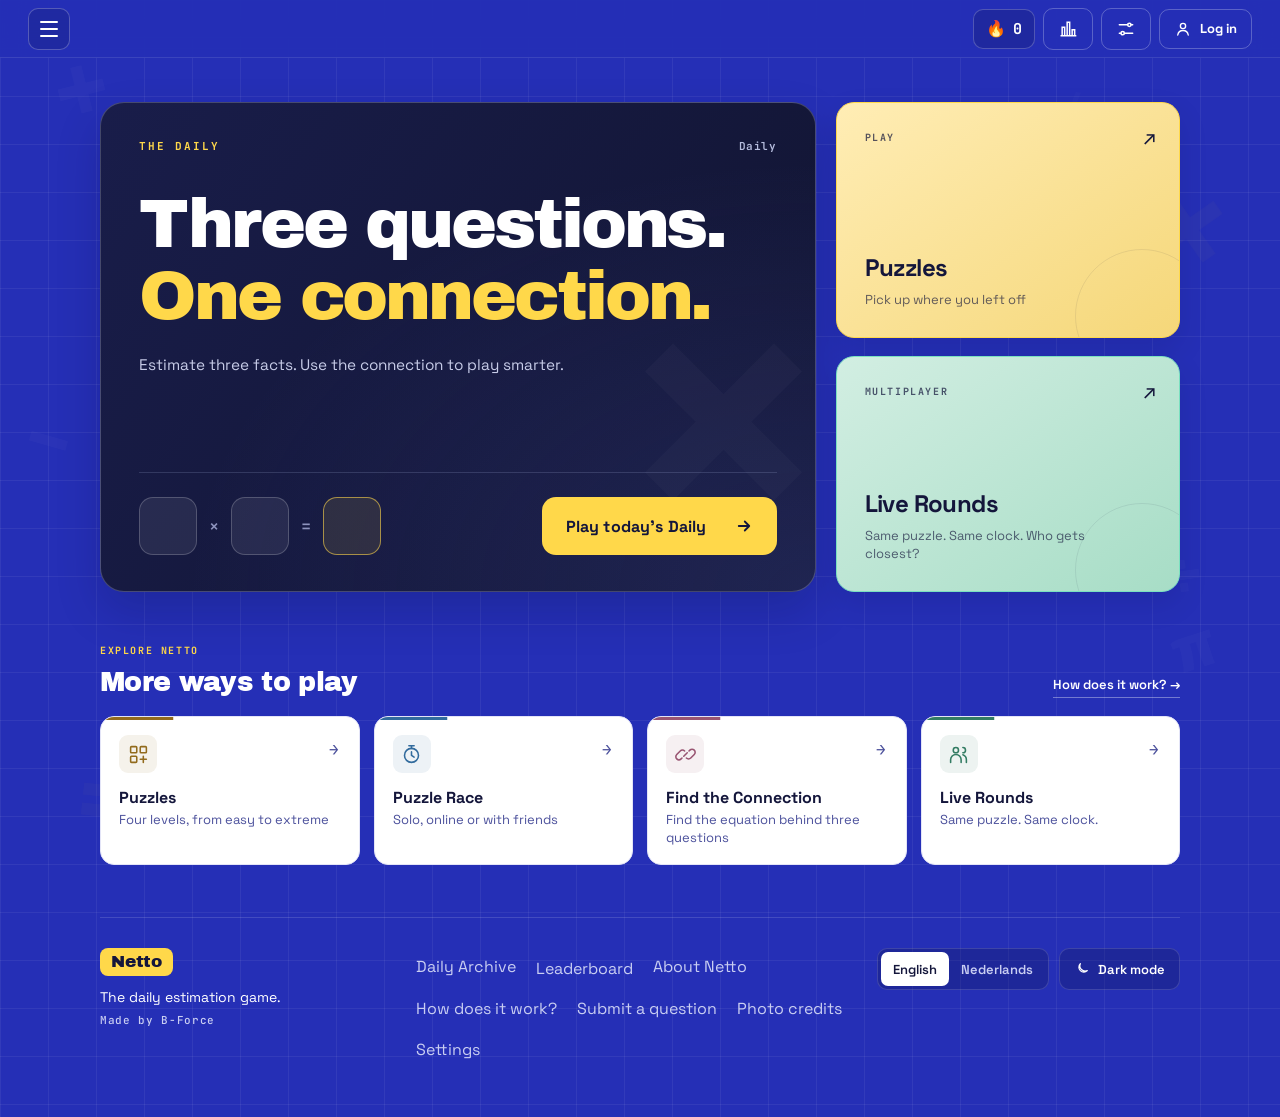
==== commit 6cb9e834: "Puzzeluitslag in de pagina zelf en Daily-onderkant terug naar twee knoppen Puzzels: geen los venster" ====
--- a/index.html
+++ b/index.html
@@ -93,17 +93,17 @@
 <link href="https://fonts.googleapis.com/css2?family=Archivo+Black&family=Caveat:wght@600;700&family=JetBrains+Mono:wght@400;500;600;700&family=Space+Grotesk:wght@400;500;600;700&display=swap" rel="stylesheet">
 <!-- Supabase Client CDN (defer om te voorkomen dat de pagina blokkeert) -->
 <script defer src="https://cdn.jsdelivr.net/npm/@supabase/supabase-js@2"></script>
-<script src="data/netto_fotos.js?v=20"></script>
-<script src="data/netto_bronnen.js?v=11"></script>
+<script src="data/netto_fotos.js?v=21"></script>
+<script src="data/netto_bronnen.js?v=12"></script>
 <script src="data/netto_bronnen_en.js?v=8"></script>
-<script src="data/netto_frontend_puzzles.js?v=66"></script>
-<script src="data/netto_race_pool.js?v=48"></script>
-<script src="data/netto_translations_en.js?v=58"></script>
+<script src="data/netto_frontend_puzzles.js?v=67"></script>
+<script src="data/netto_race_pool.js?v=49"></script>
+<script src="data/netto_translations_en.js?v=59"></script>
 <script src="js/i18n.js?v=88"></script>
 <link rel="stylesheet" href="css/styles.css?v=62">
 <link rel="stylesheet" href="css/refinement.css?v=175">
 <link rel="stylesheet" href="css/home.css?v=4">
-<link rel="stylesheet" href="css/answer-reveal.css?v=10">
+<link rel="stylesheet" href="css/answer-reveal.css?v=11">
 <link rel="stylesheet" href="css/live-rounds.css?v=13">
 <link rel="stylesheet" href="css/share.css?v=2">
 <link rel="stylesheet" href="css/stats-page.css?v=5">
@@ -429,7 +429,8 @@
             <div id="dailyResultStatus"></div>
             <footer class="daily-result-footer">
             <div class="daily-result-navigation">
-              <button type="button" class="daily-home-button daily-archive-link" onclick="openDailyPuzzles()"><svg viewBox="0 0 24 24" width="17" height="17" fill="none" stroke="currentColor" stroke-width="1.8" stroke-linecap="round" stroke-linejoin="round" aria-hidden="true"><rect x="3.5" y="5" width="17" height="15.5" rx="2"/><path d="M3.5 10h17M8 3v4M16 3v4"/></svg>Daily Archive</button>
+              <button type="button" class="daily-home-button" onclick="goHome()"><svg viewBox="0 0 24 24" width="17" height="17" fill="none" stroke="currentColor" stroke-width="1.8" aria-hidden="true"><path d="m3 10 9-7 9 7M5 9v12h5v-7h4v7h5V9"/></svg>Home</button>
+              <button type="button" class="daily-home-button" onclick="openDailyPuzzles()"><svg viewBox="0 0 24 24" width="17" height="17" fill="none" stroke="currentColor" stroke-width="1.8" stroke-linecap="round" stroke-linejoin="round" aria-hidden="true"><rect x="3.5" y="5" width="17" height="15.5" rx="2"/><path d="M3.5 10h17M8 3v4M16 3v4"/></svg>Daily Archive</button>
             </div>
             <div id="dailyResultCountdown"></div>
             </footer>
@@ -1184,11 +1185,11 @@
 <script src="js/photo-credits.js?v=7"></script>
 <script src="js/daily-photos.js?v=5"></script>
 <script src="js/question-context.js?v=4"></script>
-<script src="js/answer-reveal.js?v=9"></script>
+<script src="js/answer-reveal.js?v=10"></script>
 <script src="js/usage.js?v=2"></script>
-<script src="js/core.js?v=155"></script>
+<script src="js/core.js?v=156"></script>
 <script src="js/share.js?v=2"></script>
-<script src="js/puzzle-modes.js?v=73"></script>
+<script src="js/puzzle-modes.js?v=74"></script>
 <script src="js/find-connection.js?v=18"></script>
 <script src="js/race.js?v=71"></script>
 <script src="js/live-rounds.js?v=10"></script>
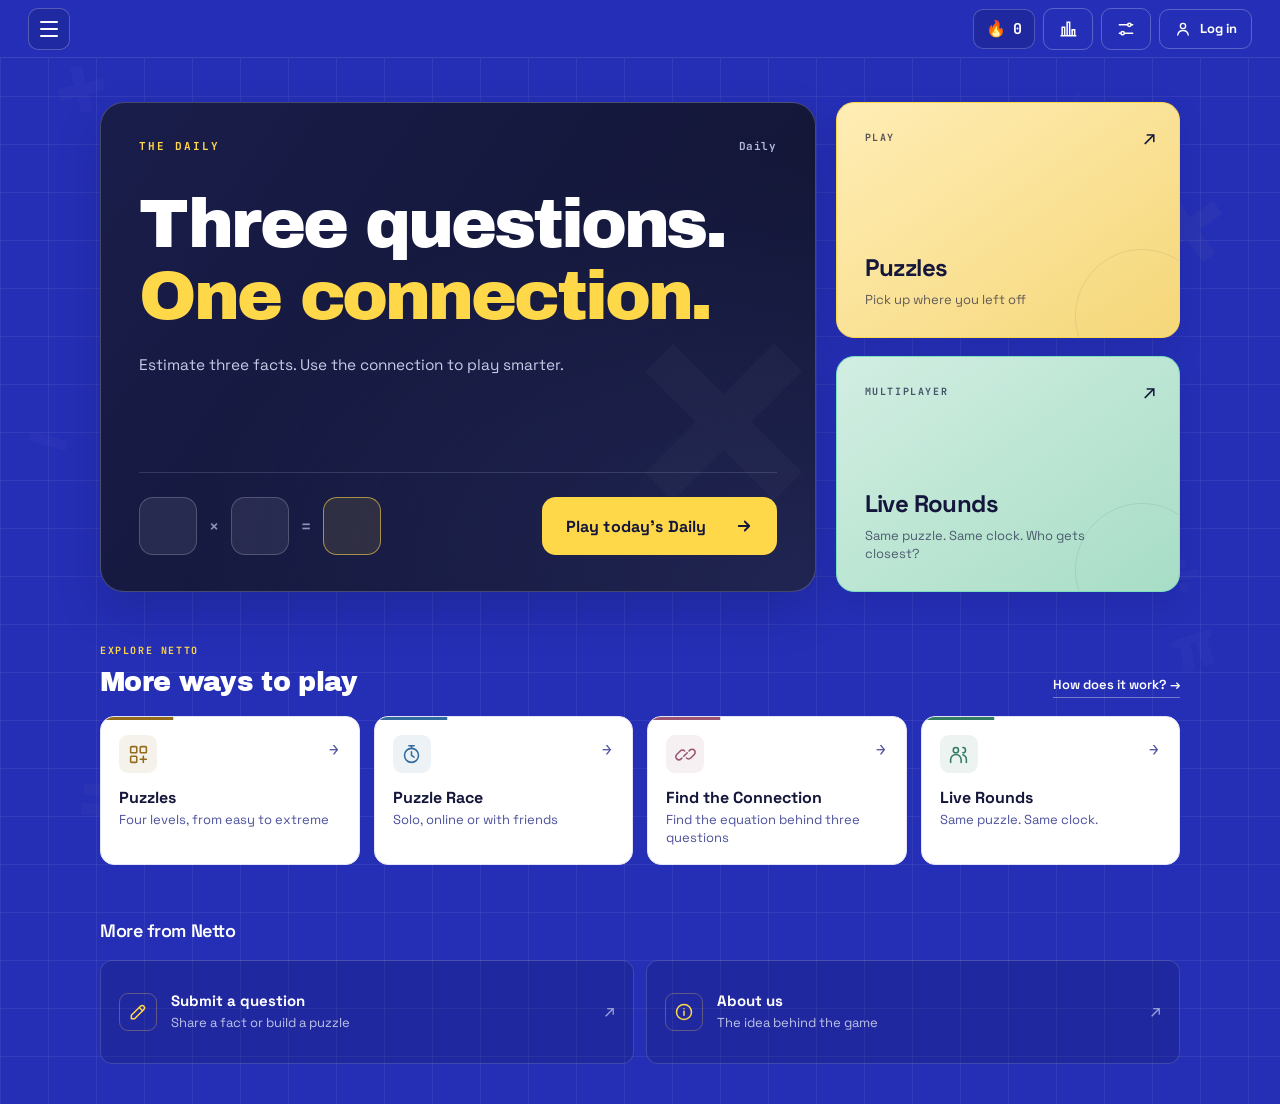
==== commit d4019529: "Startpagina: twee kaartjes 'More from Netto' in plaats van de voettekst De drukke voettekst onderaan" ====
--- a/index.html
+++ b/index.html
@@ -102,8 +102,8 @@
 <script src="js/i18n.js?v=88"></script>
 <link rel="stylesheet" href="css/styles.css?v=62">
 <link rel="stylesheet" href="css/refinement.css?v=175">
-<link rel="stylesheet" href="css/home.css?v=4">
-<link rel="stylesheet" href="css/answer-reveal.css?v=11">
+<link rel="stylesheet" href="css/home.css?v=5">
+<link rel="stylesheet" href="css/answer-reveal.css?v=12">
 <link rel="stylesheet" href="css/live-rounds.css?v=13">
 <link rel="stylesheet" href="css/share.css?v=2">
 <link rel="stylesheet" href="css/stats-page.css?v=5">
@@ -284,32 +284,25 @@
         </div>
       </section>
 
-      <footer class="lp-footer">
-        <div class="lp-footer-brand">
-          <span class="lp-wordmark" data-i18n-skip>Netto</span>
-          <p data-nl="Het dagelijkse schattingsspel.">The daily estimation game.</p>
-          <small>Made by B-Force</small>
-        </div>
-        <nav class="lp-footer-nav" aria-label="Meer van Netto">
-          <a href="daily-archive/" onclick="if(event.metaKey || event.ctrlKey || event.shiftKey || event.altKey) return; event.preventDefault(); openDailyPuzzles()" data-nl="Daily-archief">Daily Archive</a>
-          <button type="button" onclick="openLeaderboardModal()" data-nl="Ranglijst">Leaderboard</button>
-          <a href="about/" onclick="if(event.metaKey || event.ctrlKey || event.shiftKey || event.altKey) return; event.preventDefault(); openAbout()" data-nl="Over Netto">About Netto</a>
-          <a href="how-to-play/" onclick="if(event.metaKey || event.ctrlKey || event.shiftKey || event.altKey) return; event.preventDefault(); openHowItWorks()" data-nl="Hoe werkt het?">How does it work?</a>
-          <a href="submit-question/" onclick="if(event.metaKey || event.ctrlKey || event.shiftKey || event.altKey) return; event.preventDefault(); openSubmitQuestion()" data-nl="Vraag insturen">Submit a question</a>
-          <a href="photo-credits/" onclick="if(event.metaKey || event.ctrlKey || event.shiftKey || event.altKey) return; event.preventDefault(); openFotoverantwoording()" data-nl="Fotoverantwoording">Photo credits</a>
-          <button type="button" onclick="openSettings()" data-nl="Instellingen">Settings</button>
-        </nav>
-        <div class="lp-footer-prefs">
-          <div class="lp-language" role="radiogroup" aria-label="Website-taal">
-            <button type="button" data-language="en" role="radio" aria-checked="false" onclick="NettoI18n.setLanguage('en')" data-i18n-skip>English</button>
-            <button type="button" data-language="nl" role="radio" aria-checked="false" onclick="NettoI18n.setLanguage('nl')" data-i18n-skip>Nederlands</button>
-          </div>
-          <button class="lp-theme" id="homeThemeToggle" type="button" role="switch" aria-checked="false" onclick="toggleTheme()">
-            <svg viewBox="0 0 24 24" fill="none" stroke="currentColor" stroke-width="1.8" stroke-linecap="round" stroke-linejoin="round" aria-hidden="true"><path d="M20 14.5A8 8 0 0 1 9.5 4a7 7 0 1 0 10.5 10.5Z"/></svg>
-            <span data-nl="Donkere modus">Dark mode</span>
-          </button>
-        </div>
-      </footer>
+      <section class="home-more" aria-labelledby="homeMoreTitle">
+        <div class="home-modes-heading">
+          <div>
+            <h2 id="homeMoreTitle" data-nl="Meer van Netto">More from Netto</h2>
+          </div>
+        </div>
+        <div class="home-more-grid">
+          <a class="home-more-card" href="submit-question/" onclick="if(event.metaKey || event.ctrlKey || event.shiftKey || event.altKey) return; event.preventDefault(); openSubmitQuestion()">
+            <span class="home-more-icon"><svg viewBox="0 0 24 24" fill="none" stroke="currentColor" stroke-width="1.8" stroke-linecap="round" stroke-linejoin="round" aria-hidden="true"><path d="M4 20h4l11-11a2.8 2.8 0 0 0-4-4L4 16v4Z"/><path d="m13.5 6.5 4 4"/></svg></span>
+            <span><b data-nl="Stuur een vraag in">Submit a question</b><small data-nl="Deel een feit of bouw een puzzel">Share a fact or build a puzzle</small></span>
+            <span class="home-more-arrow" aria-hidden="true">↗</span>
+          </a>
+          <a class="home-more-card" href="about/" onclick="if(event.metaKey || event.ctrlKey || event.shiftKey || event.altKey) return; event.preventDefault(); openAbout()">
+            <span class="home-more-icon"><svg viewBox="0 0 24 24" fill="none" stroke="currentColor" stroke-width="1.8" stroke-linecap="round" stroke-linejoin="round" aria-hidden="true"><circle cx="12" cy="12" r="9"/><path d="M12 11v5M12 8h.01"/></svg></span>
+            <span><b data-nl="Over ons">About us</b><small data-nl="Het idee achter het spel">The idea behind the game</small></span>
+            <span class="home-more-arrow" aria-hidden="true">↗</span>
+          </a>
+        </div>
+      </section>
     </div>
   </main>
 
@@ -429,8 +422,7 @@
             <div id="dailyResultStatus"></div>
             <footer class="daily-result-footer">
             <div class="daily-result-navigation">
-              <button type="button" class="daily-home-button" onclick="goHome()"><svg viewBox="0 0 24 24" width="17" height="17" fill="none" stroke="currentColor" stroke-width="1.8" aria-hidden="true"><path d="m3 10 9-7 9 7M5 9v12h5v-7h4v7h5V9"/></svg>Home</button>
-              <button type="button" class="daily-home-button" onclick="openDailyPuzzles()"><svg viewBox="0 0 24 24" width="17" height="17" fill="none" stroke="currentColor" stroke-width="1.8" stroke-linecap="round" stroke-linejoin="round" aria-hidden="true"><rect x="3.5" y="5" width="17" height="15.5" rx="2"/><path d="M3.5 10h17M8 3v4M16 3v4"/></svg>Daily Archive</button>
+              <button type="button" class="daily-home-button daily-archive-link" onclick="openDailyPuzzles()"><svg viewBox="0 0 24 24" width="17" height="17" fill="none" stroke="currentColor" stroke-width="1.8" stroke-linecap="round" stroke-linejoin="round" aria-hidden="true"><rect x="3.5" y="5" width="17" height="15.5" rx="2"/><path d="M3.5 10h17M8 3v4M16 3v4"/></svg>Daily Archive</button>
             </div>
             <div id="dailyResultCountdown"></div>
             </footer>
@@ -1187,7 +1179,7 @@
 <script src="js/question-context.js?v=4"></script>
 <script src="js/answer-reveal.js?v=10"></script>
 <script src="js/usage.js?v=2"></script>
-<script src="js/core.js?v=156"></script>
+<script src="js/core.js?v=157"></script>
 <script src="js/share.js?v=2"></script>
 <script src="js/puzzle-modes.js?v=74"></script>
 <script src="js/find-connection.js?v=18"></script>
--- a/css/home.css
+++ b/css/home.css
@@ -102,3 +102,6 @@
 @media (max-width: 640px) {
   html .home-content.lp .home-modes .home-mode-body small { font-size: 12.5px; line-height: 1.4; }
 }
+
+/* Kaartjes "More from Netto" zijn links: geen onderstreping. */
+a.home-more-card, a.home-more-card:hover { text-decoration: none; }
